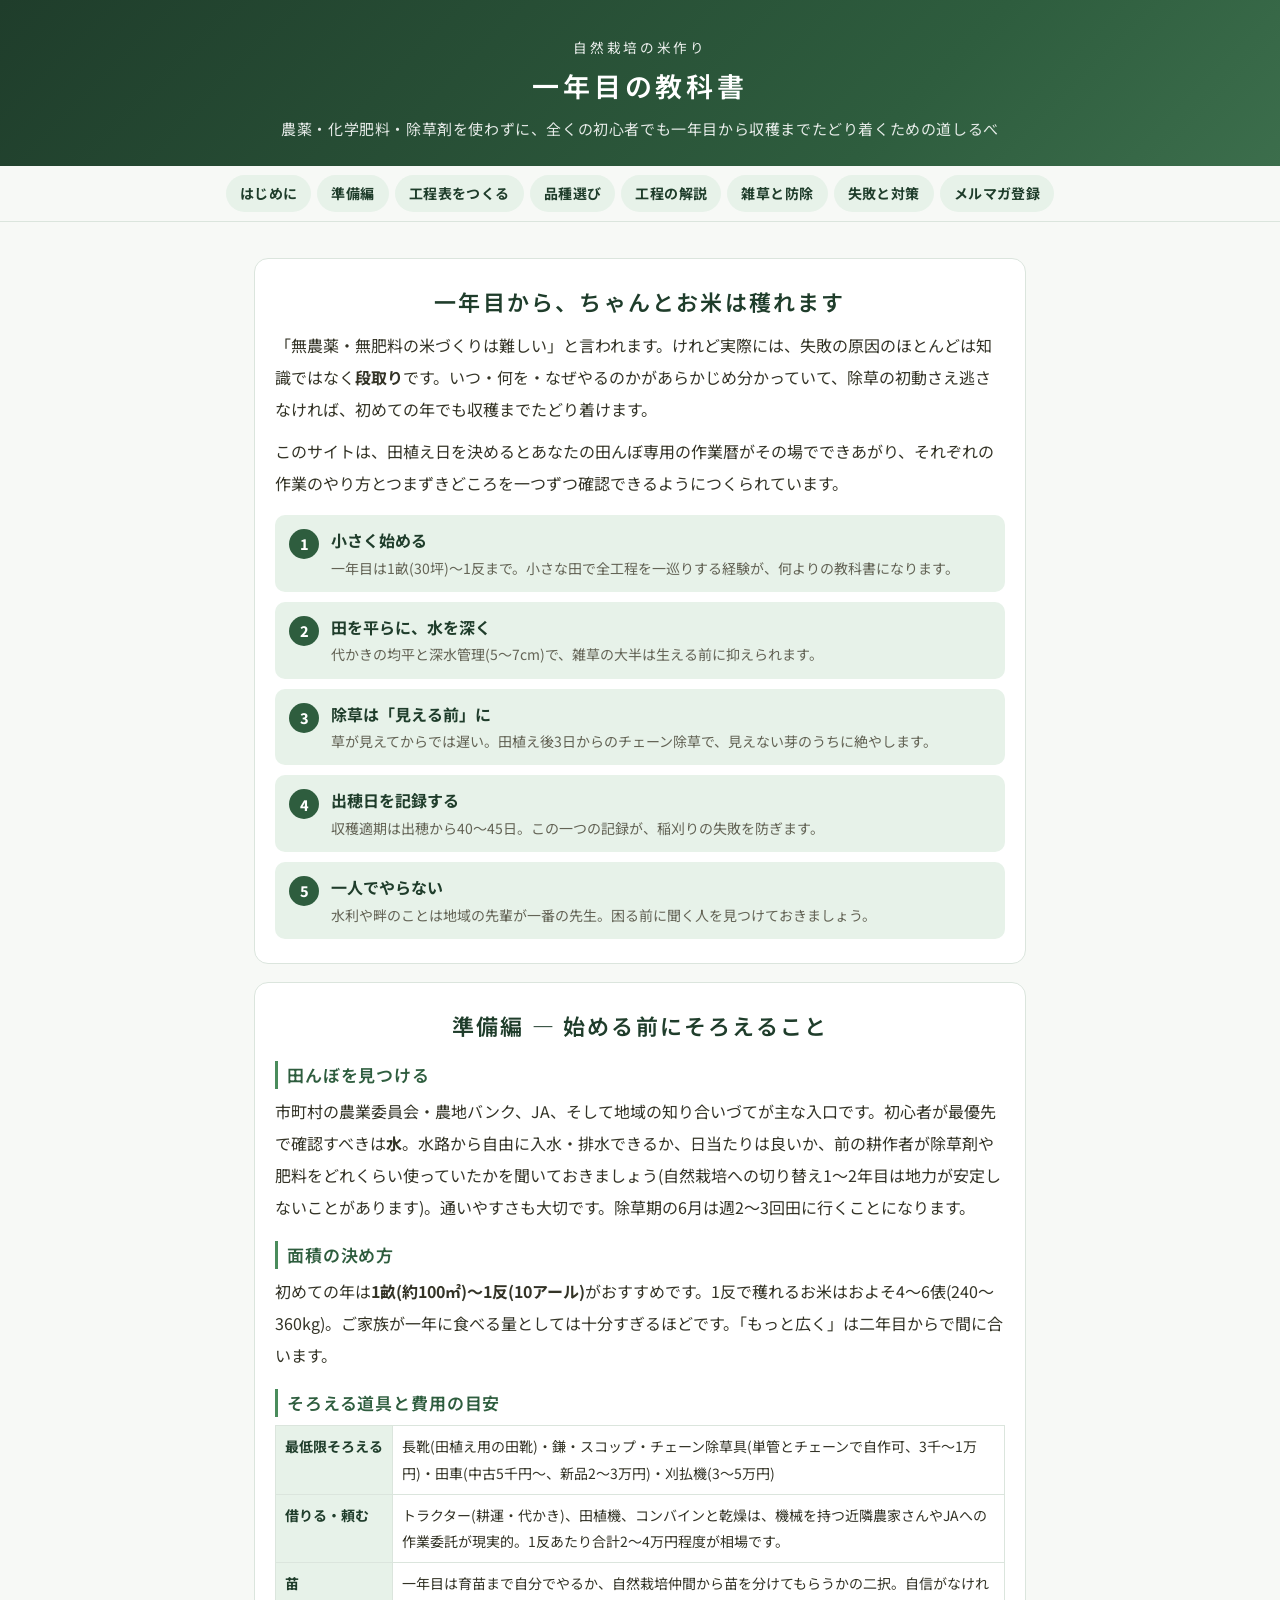
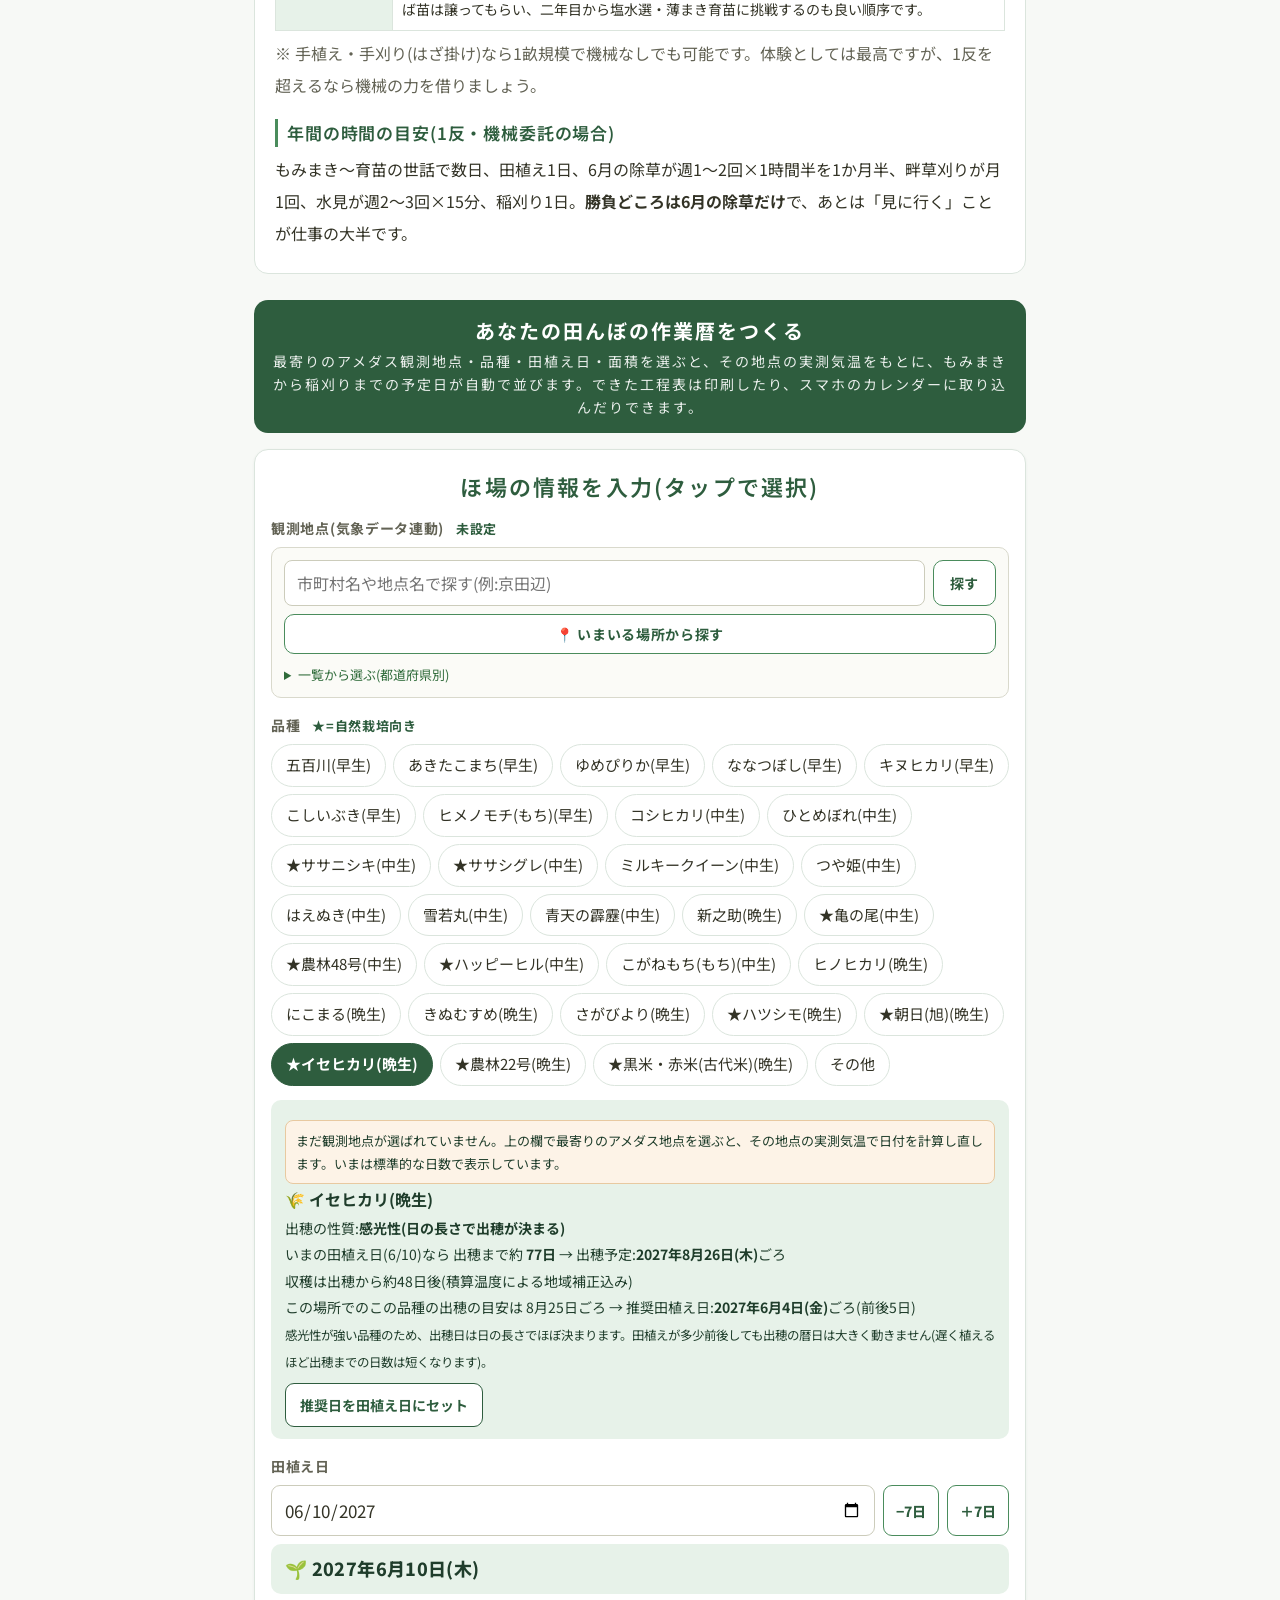
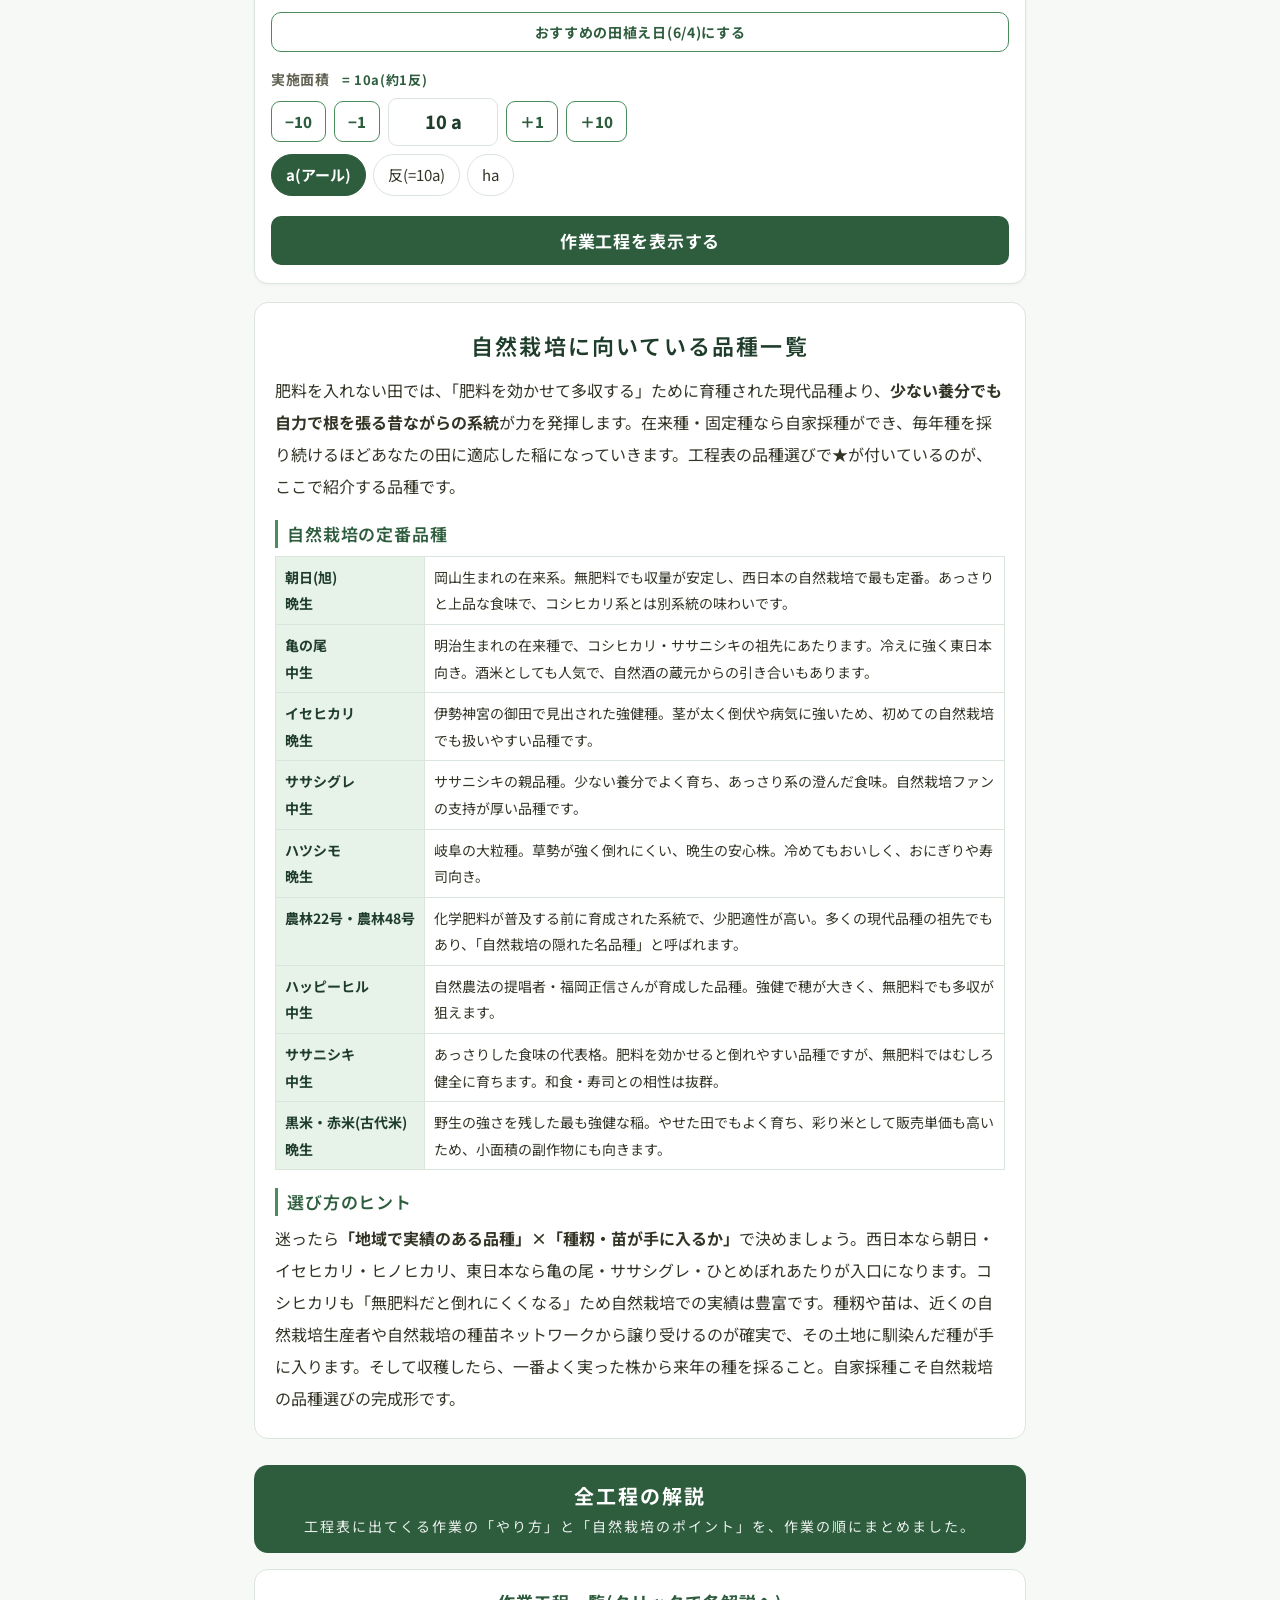
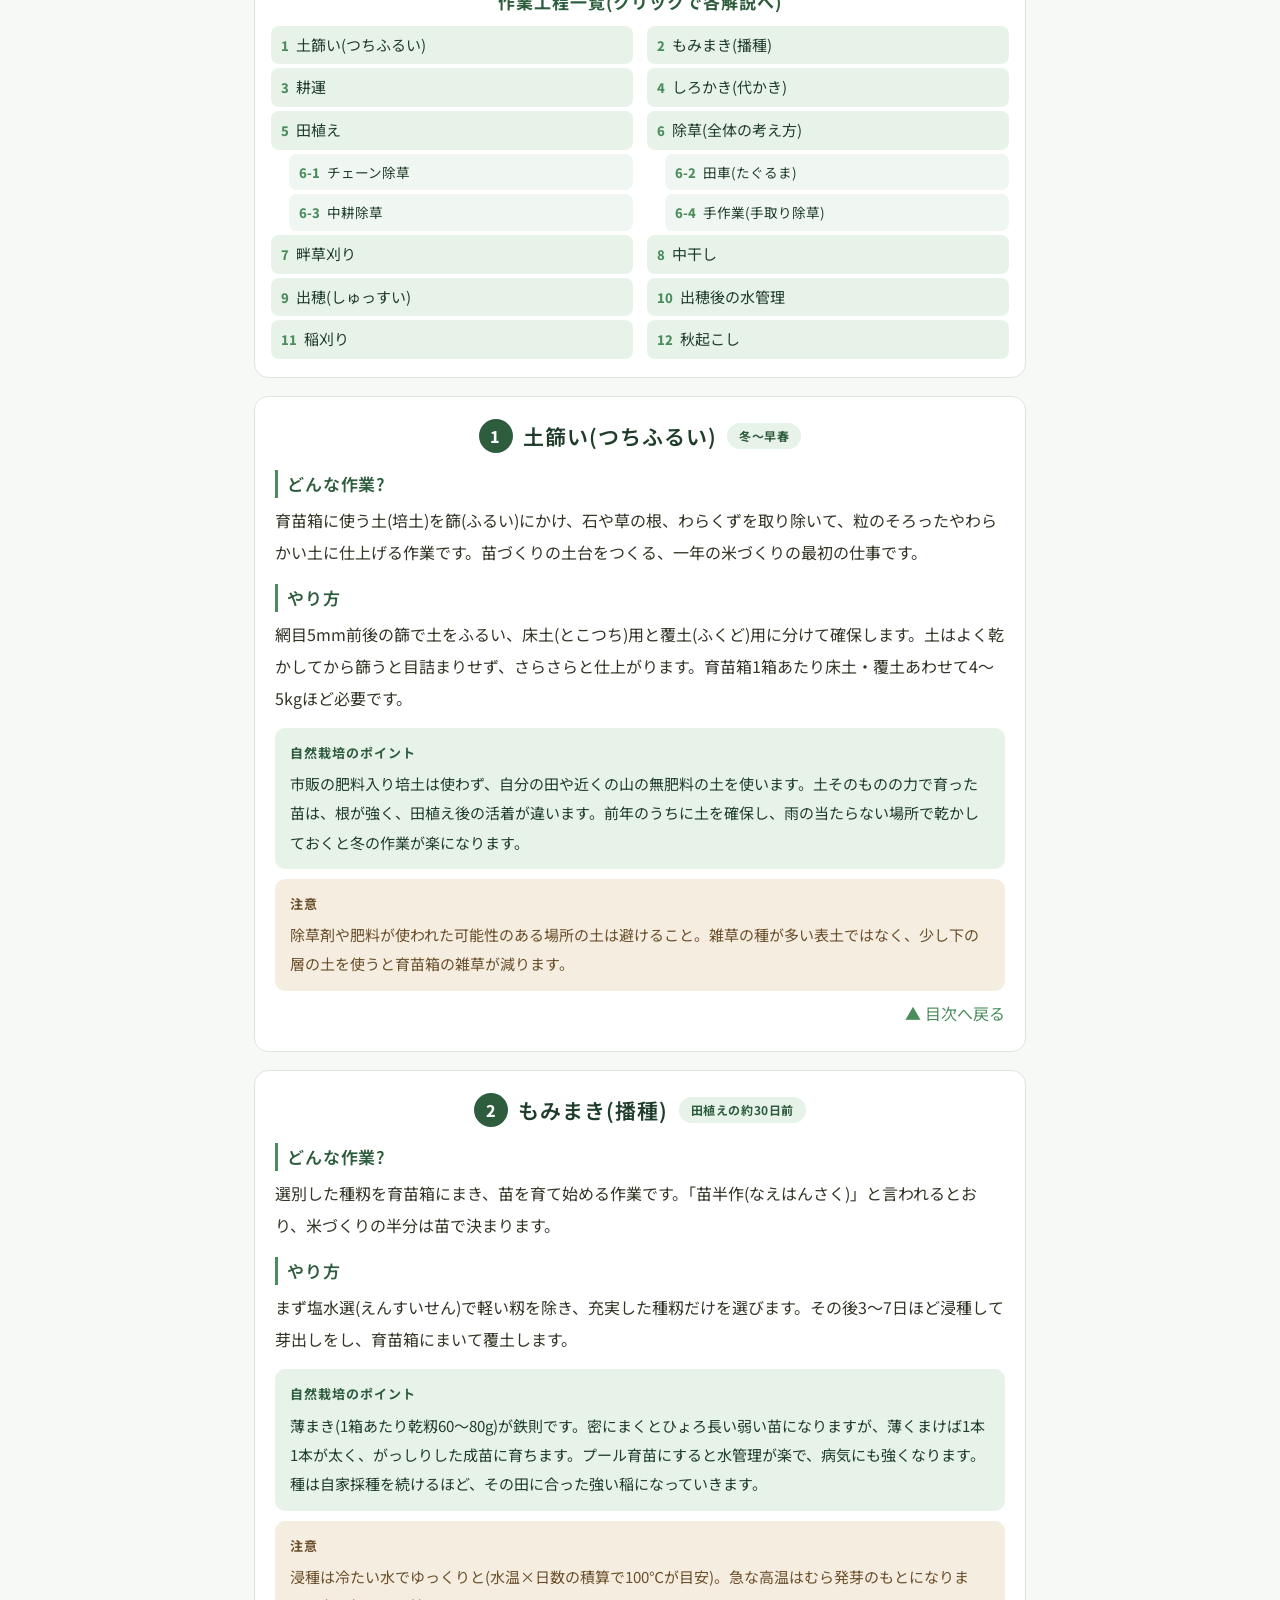
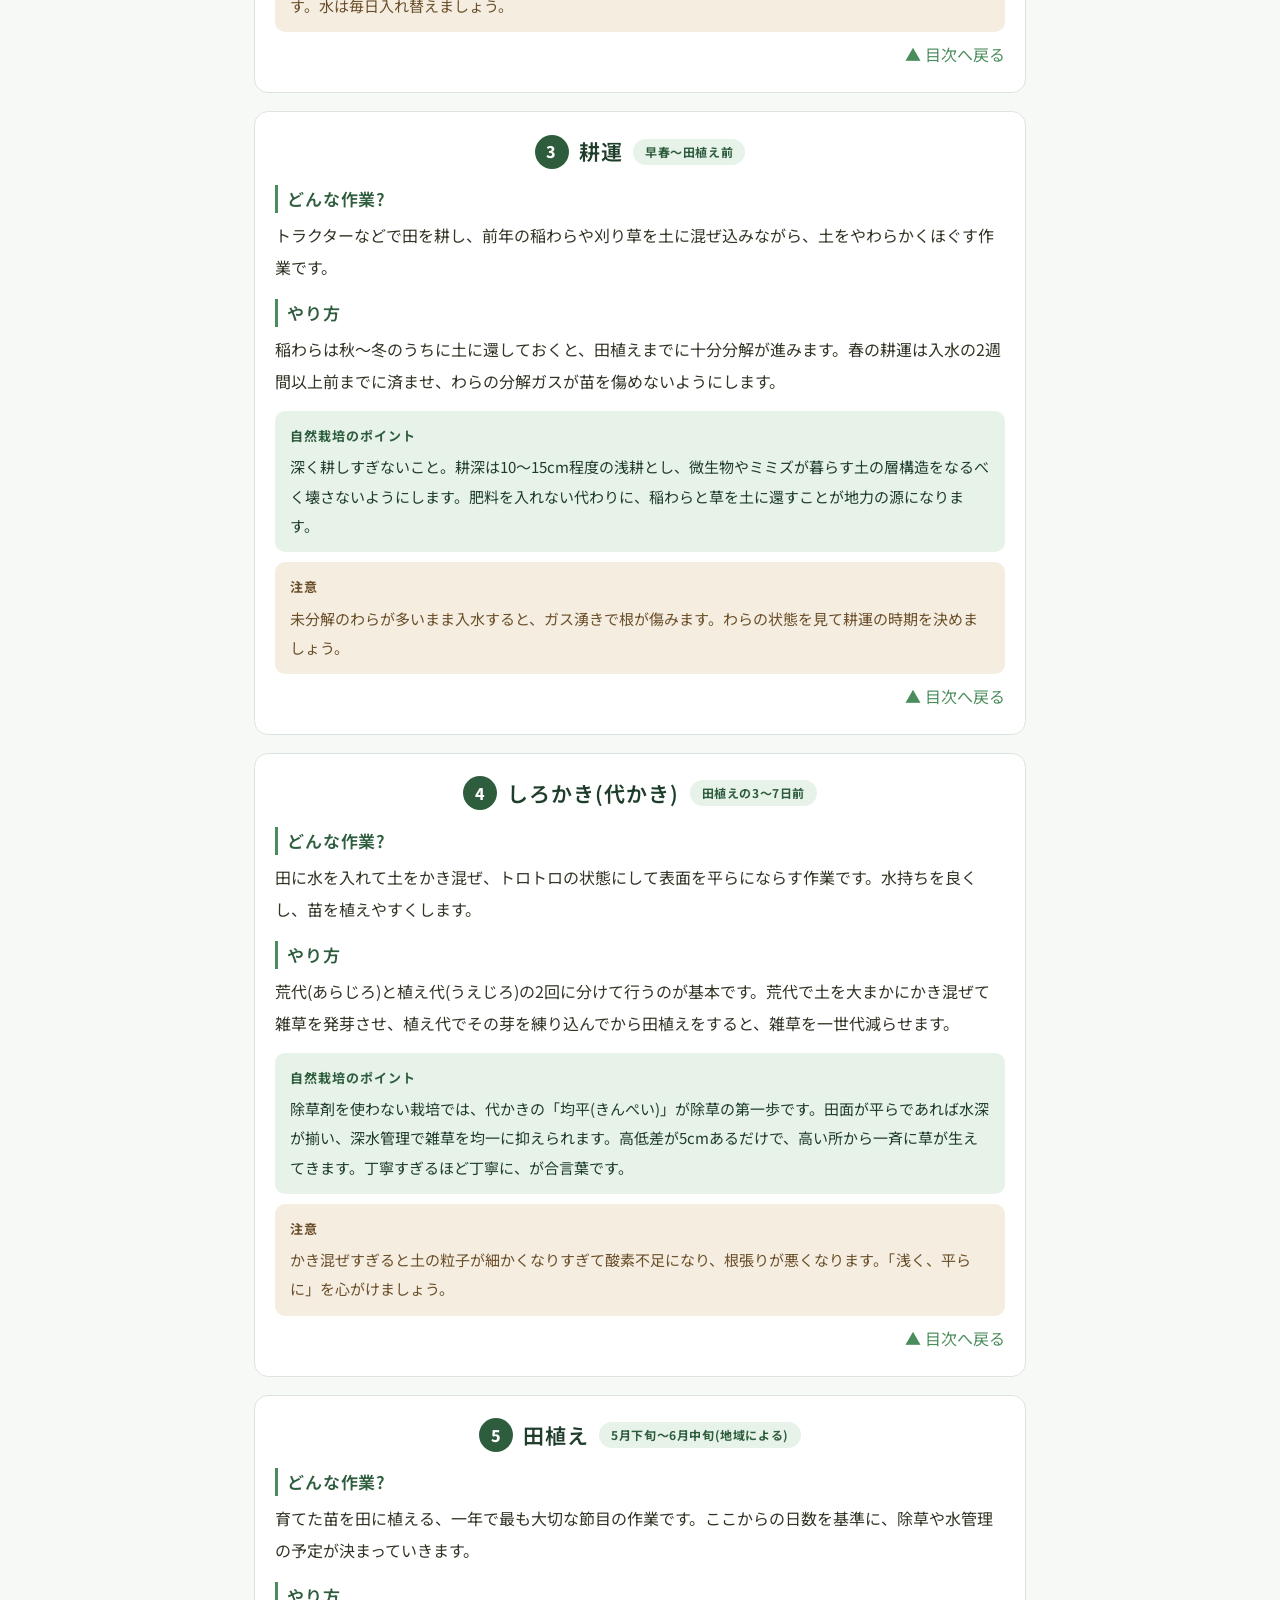
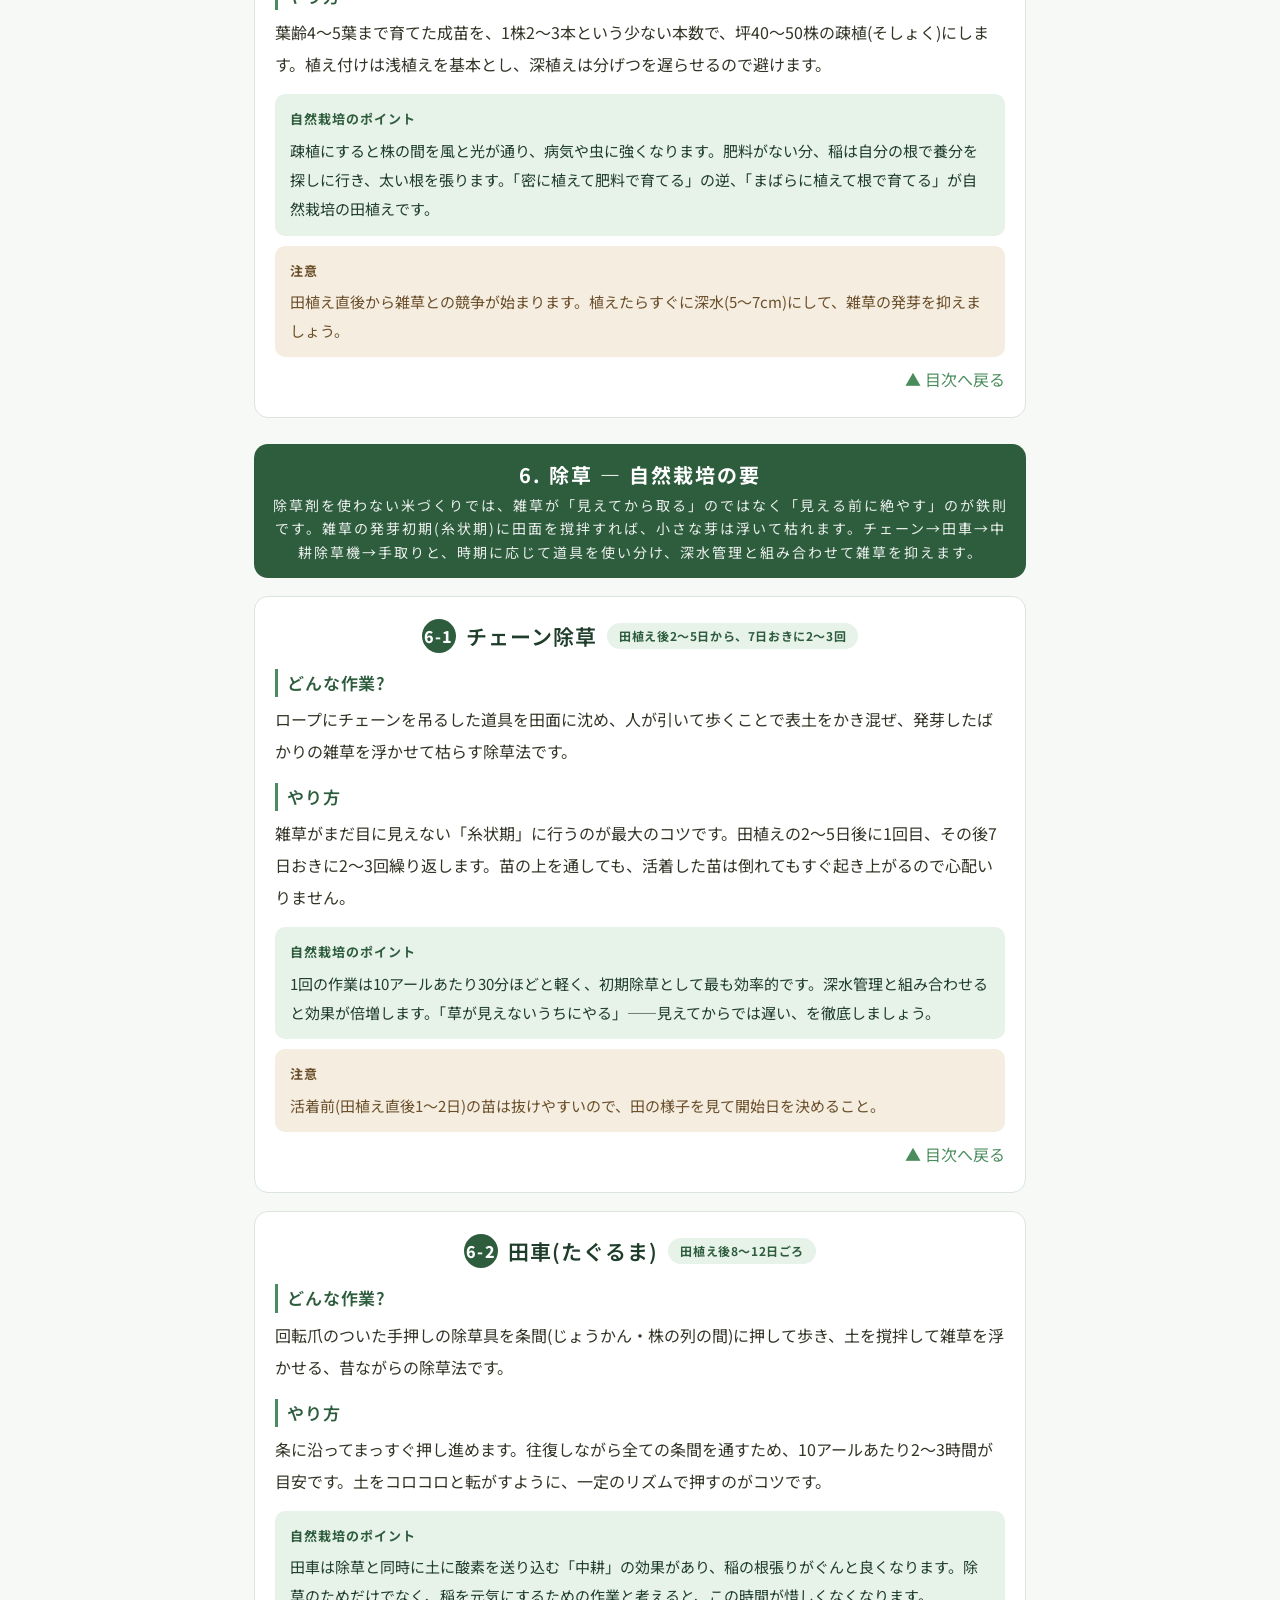
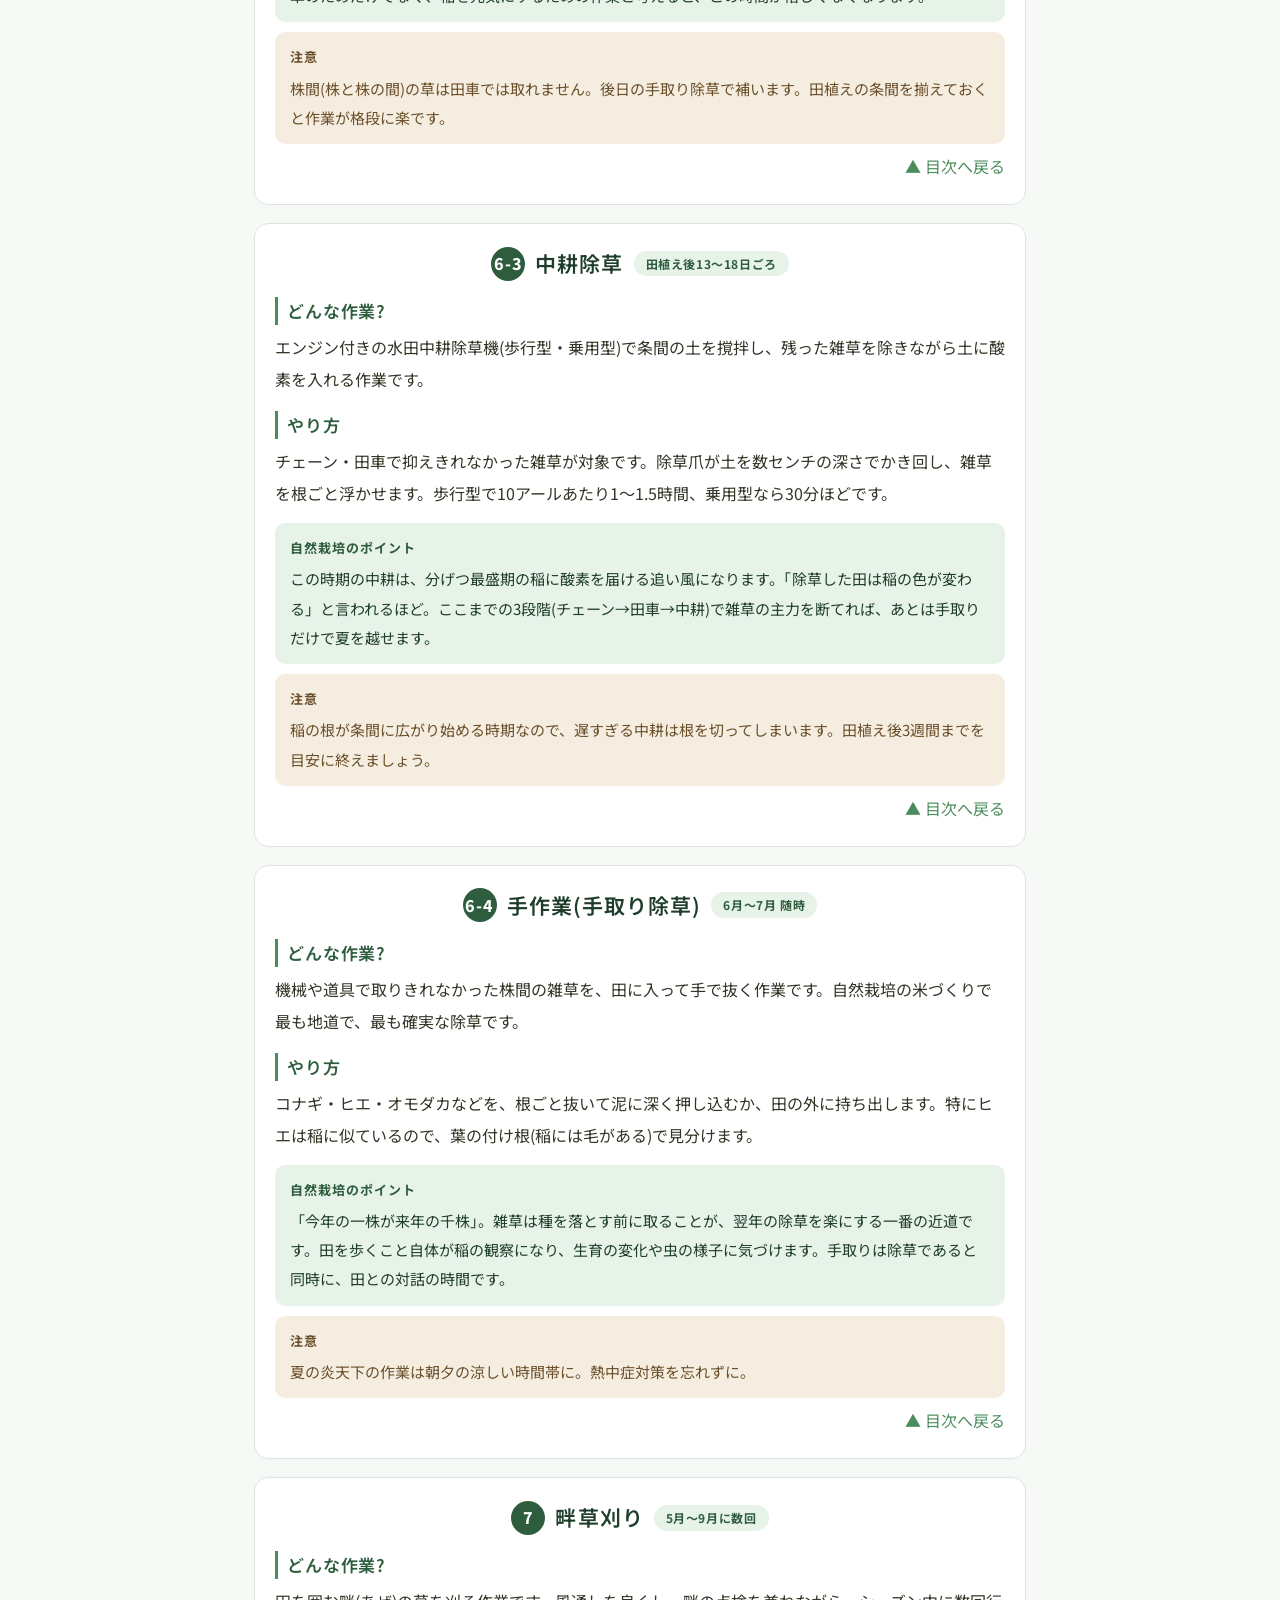
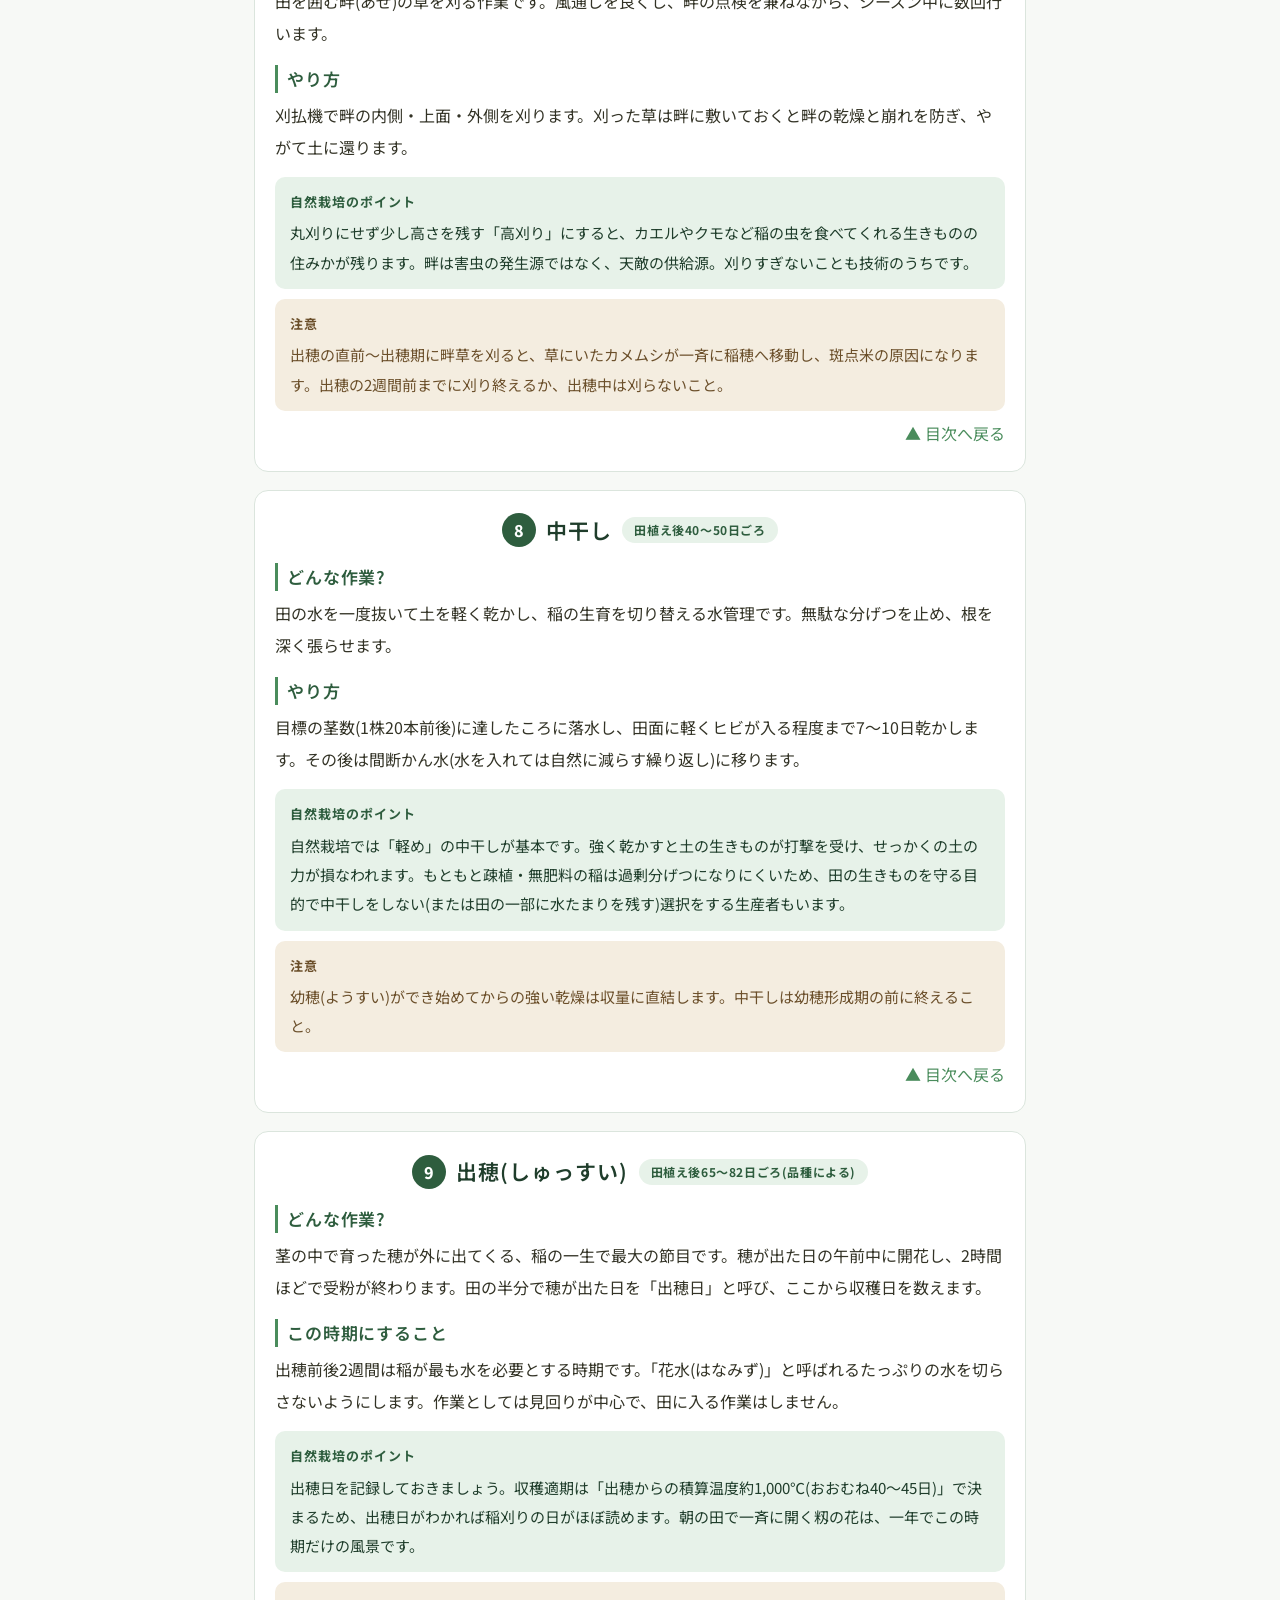
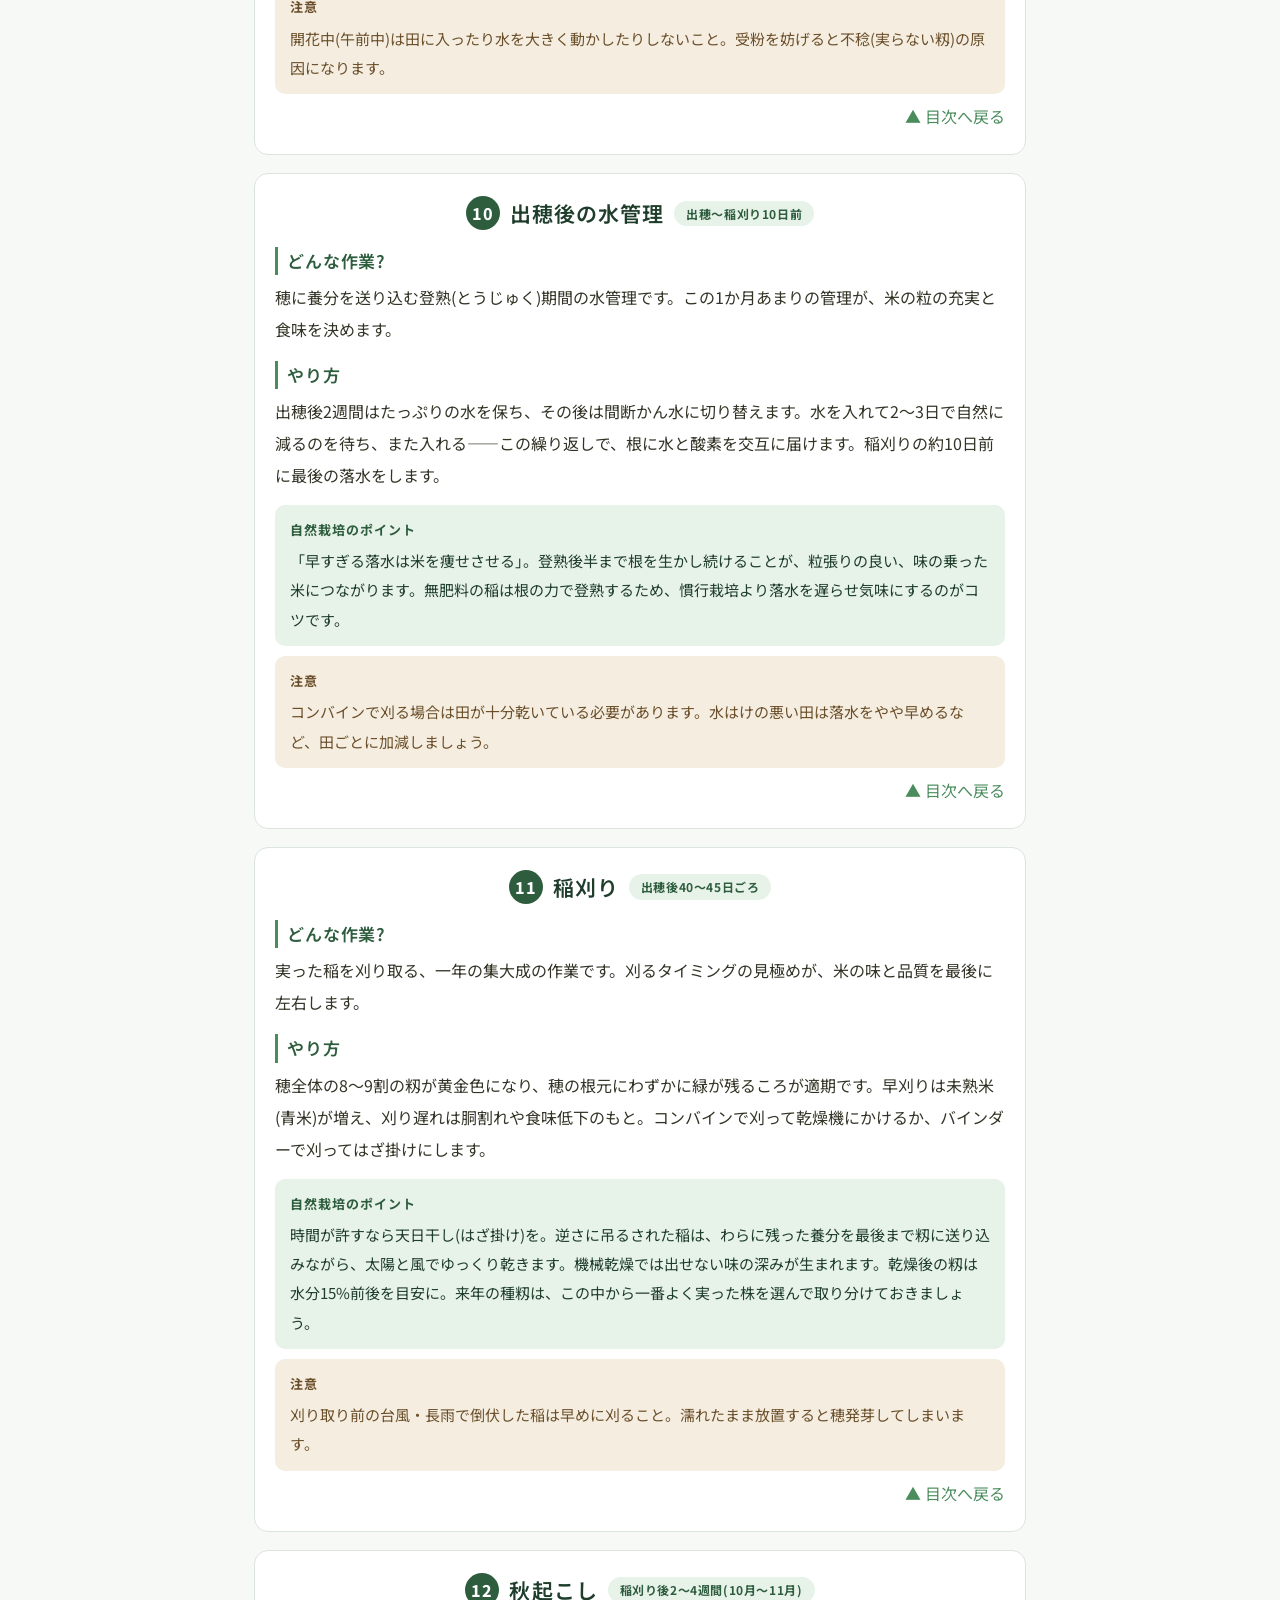
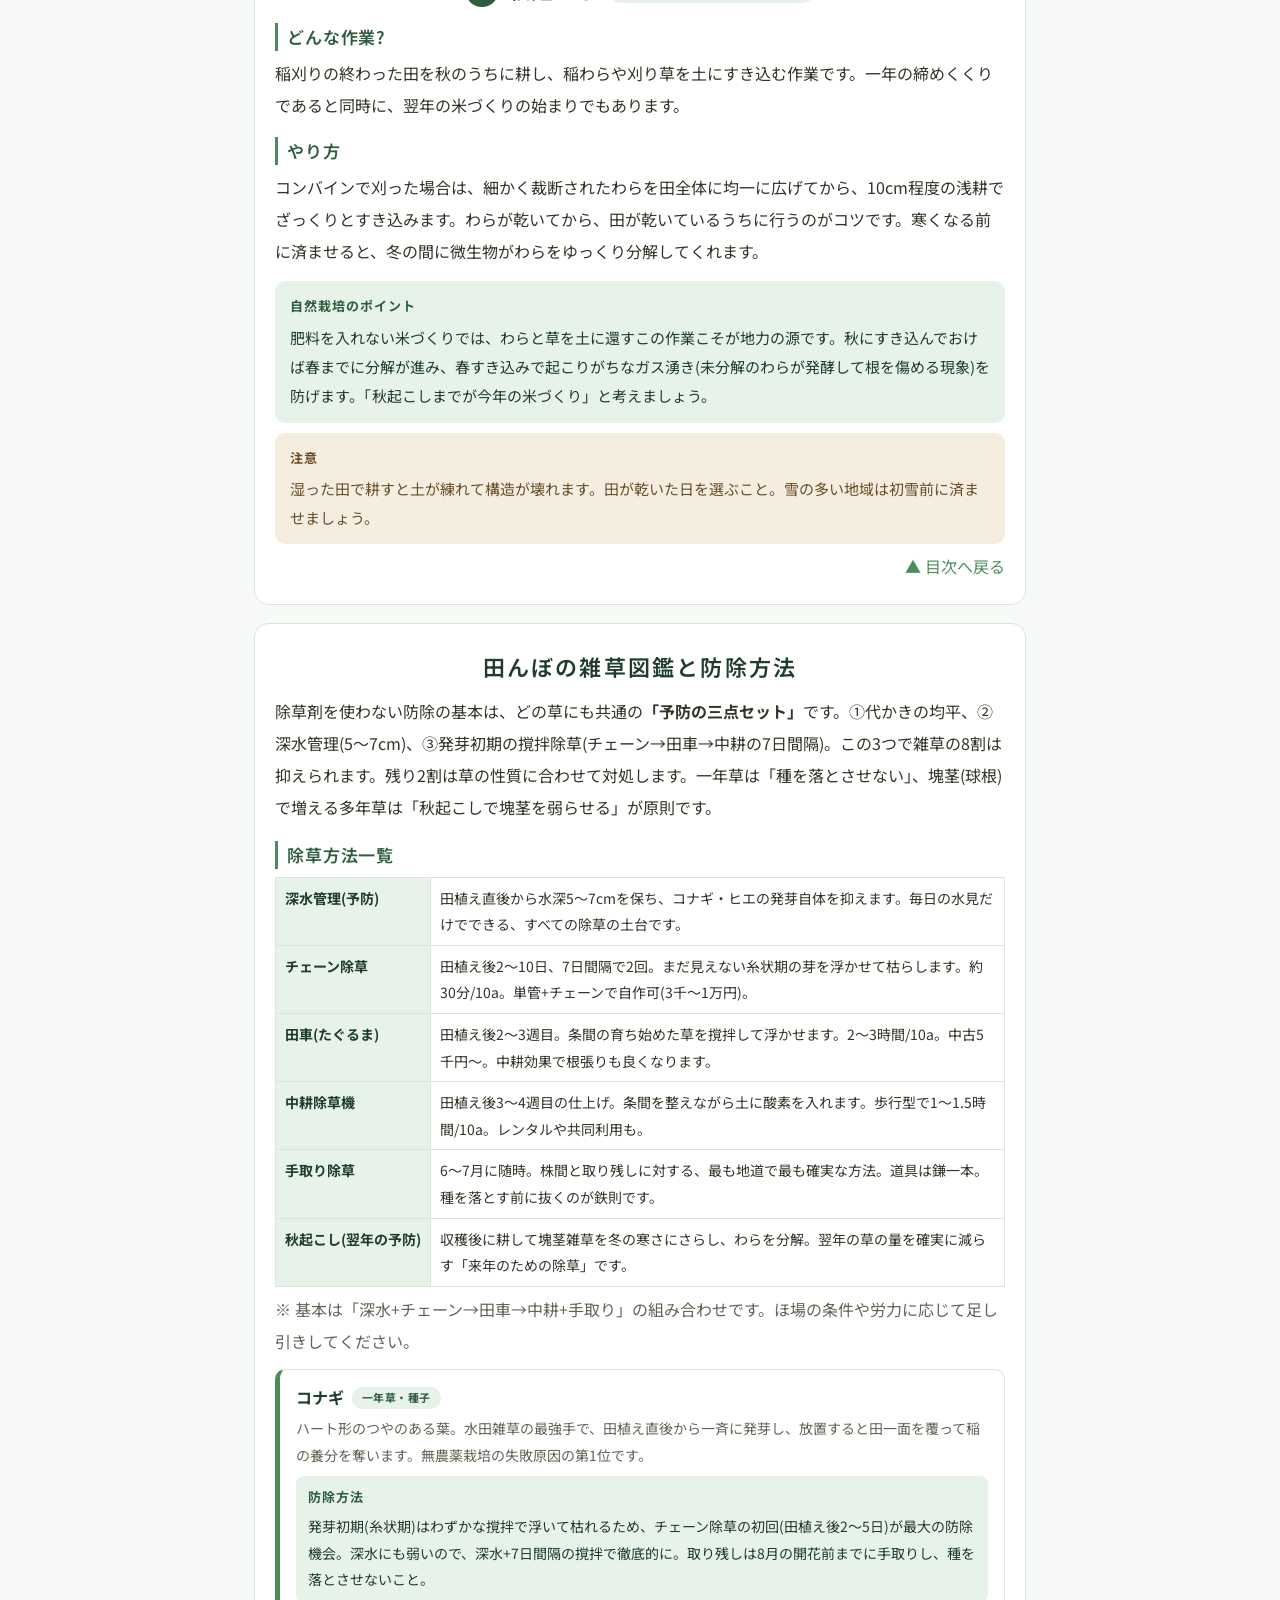
==== index.html @ b5fa8aa5 "Add files via upload" ====
<!doctype html>
<html lang="ja">
<head>
<meta charset="utf-8">
<meta name="viewport" content="width=device-width,initial-scale=1">
<title>自然栽培の米作り 一年目の教科書｜株式会社悠三堂</title>
<meta name="description" content="自然栽培(無農薬・無肥料)で米を一年つくりきるための教科書。最寄りのアメダス観測地点を選ぶと、過去5年の実測気温から田植え・出穂・稲刈りの予定日と、その土地に向く品種を自動で計算します。">
<meta property="og:type" content="article">
<meta property="og:title" content="自然栽培の米作り 一年目の教科書">
<meta property="og:description" content="最寄りのアメダス観測地点の実測気温から、あなたの田んぼの作業暦をつくります。">
<meta property="og:site_name" content="株式会社悠三堂">
<meta name="twitter:card" content="summary_large_image">
<link rel="canonical" href="https://yusando.com/pages/inasaku-kyokasho">
<style>html,body{margin:0;padding:0;background:#f7f9f6;}</style>
</head>
<body>
<div id="inasaku-kyokasho">
<link href="https://fonts.googleapis.com/css2?family=Noto+Sans+JP:wght@400;500;600;700&display=swap" rel="stylesheet">
<span id="top"></span>
<style>
#inasaku-kyokasho{
--green-900:#1f3d2b; --green-700:#2e5d3e; --green-500:#4a8c5c; --green-100:#e7f2e9;
--earth-700:#6b4f2a; --earth-100:#f4ede0; --gold:#c9a227;
--ink:#26302a; --sub:#5c6a60; --line:#dbe5dd; --bg:#f7f9f6; --card:#ffffff;
}
#inasaku-kyokasho *{box-sizing:border-box; margin:0; padding:0; -webkit-tap-highlight-color:transparent;}
#inasaku-kyokasho{
font-family:"Hiragino Kaku Gothic ProN","Hiragino Sans","Yu Gothic","Noto Sans JP",Meiryo,sans-serif;
background:var(--bg); color:var(--ink); line-height:1.65; -webkit-font-smoothing:antialiased;
}
#inasaku-kyokasho .app-head{
background:linear-gradient(135deg,var(--green-900) 0%,var(--green-700) 70%,#3c6e4c 100%);
color:#fff; padding:24px 20px 20px; text-align:center;
}
#inasaku-kyokasho .app-head h1{font-size:1.3rem; letter-spacing:.06em; font-weight:700;}
#inasaku-kyokasho .app-head p{font-size:.8rem; opacity:.85; margin-top:6px; letter-spacing:.04em;}
#inasaku-kyokasho .wrap{max-width:860px; margin:0 auto; padding:16px 12px 60px;}
#inasaku-kyokasho .card{
background:var(--card); border:1px solid var(--line); border-radius:14px;
padding:18px 16px; margin-top:16px; box-shadow:0 1px 3px rgba(31,61,43,.06);
}
#inasaku-kyokasho .card h2{
font-size:1rem; color:var(--green-700); letter-spacing:.05em; margin-bottom:12px;
padding-left:10px; border-left:4px solid var(--green-500);
}
#inasaku-kyokasho .flabel{font-size:.82rem; font-weight:700; color:var(--sub); margin:16px 0 7px; letter-spacing:.05em;}
#inasaku-kyokasho .flabel:first-of-type{margin-top:2px;}
#inasaku-kyokasho .flabel .picked{color:var(--green-700); margin-left:8px; font-size:.85rem;}
#inasaku-kyokasho /* chips */
.chips{display:flex; flex-wrap:wrap; gap:7px;}
#inasaku-kyokasho .chip{
border:1.5px solid var(--line); background:#fff; color:var(--ink);
border-radius:22px; padding:8px 14px; font-size:.88rem; cursor:pointer; user-select:none;
transition:background .1s,border-color .1s;
}
#inasaku-kyokasho .chip.sm{padding:7px 0; font-size:.85rem; text-align:center; border-radius:9px;}
#inasaku-kyokasho .chip.on{background:var(--green-700); border-color:var(--green-700); color:#fff; font-weight:700;}
#inasaku-kyokasho .chips.grid12{display:grid; grid-template-columns:repeat(6,1fr);}
#inasaku-kyokasho .chips.grid7{display:grid; grid-template-columns:repeat(7,1fr);}
#inasaku-kyokasho .chips.grid5{display:grid; grid-template-columns:repeat(5,1fr);}
@media(max-width:480px){ #inasaku-kyokasho .chips.grid12{grid-template-columns:repeat(4,1fr);} }
#inasaku-kyokasho .datebar{
background:var(--green-100); border-radius:10px; padding:10px 14px; margin-bottom:10px;
font-size:1.05rem; font-weight:800; color:var(--green-900); letter-spacing:.02em;
}
#inasaku-kyokasho .varinfo{
background:var(--green-100); border-radius:10px; padding:12px 14px; margin-top:14px;
font-size:.86rem; color:var(--green-900); line-height:1.8;
}
#inasaku-kyokasho .varinfo b.vt{font-size:.95rem;}
#inasaku-kyokasho .varinfo .setbtn{
display:inline-block; margin-top:8px; border:1.5px solid var(--green-700); background:#fff;
color:var(--green-700); border-radius:9px; padding:8px 14px; font-size:.85rem; font-weight:700;
cursor:pointer; user-select:none;
}
#inasaku-kyokasho .varinfo .setbtn:active{background:var(--green-100);}
#inasaku-kyokasho /* stepper */
.stepper{display:flex; align-items:center; gap:8px; flex-wrap:wrap;}
#inasaku-kyokasho .stepbtn{
border:1.5px solid var(--green-500); background:#fff; color:var(--green-700);
border-radius:9px; padding:9px 13px; font-size:.95rem; font-weight:800; cursor:pointer; user-select:none;
}
#inasaku-kyokasho .stepbtn:active{background:var(--green-100);}
#inasaku-kyokasho .stepval{
min-width:110px; text-align:center; font-size:1.15rem; font-weight:800; color:var(--green-900);
background:#fff; border:1.5px solid var(--line); border-radius:9px; padding:8px 10px;
}
#inasaku-kyokasho .btn{
display:inline-block; border:none; cursor:pointer; font-size:.95rem; font-weight:700;
border-radius:10px; padding:12px 22px; letter-spacing:.05em; user-select:none;
}
#inasaku-kyokasho .btn:active{opacity:.75;}
#inasaku-kyokasho .btn-main{background:var(--green-700); color:#fff; width:100%; margin-top:20px; font-size:1.05rem;}
#inasaku-kyokasho .btn-sub{background:#fff; color:var(--green-700); border:1.5px solid var(--green-500); padding:9px 16px; font-size:.85rem;}
#inasaku-kyokasho .btn-row{display:flex; flex-wrap:wrap; gap:10px; margin-top:14px;}
#inasaku-kyokasho .hidden{display:none;}
#inasaku-kyokasho .summary{
background:var(--green-100); border-radius:10px; padding:12px 14px; font-size:.86rem;
color:var(--green-900); margin-bottom:12px;
}
#inasaku-kyokasho .summary strong{font-size:.95rem;}
#inasaku-kyokasho .workload{
background:var(--earth-100); border-radius:10px; padding:12px 14px; font-size:.84rem;
color:var(--earth-700); margin-bottom:16px;
}
#inasaku-kyokasho .workload b{display:block; margin-bottom:4px; letter-spacing:.04em;}
#inasaku-kyokasho /* timeline */
.tl{list-style:none;}
#inasaku-kyokasho .tl li{position:relative; padding:0 0 22px 32px; border-left:2.5px solid var(--line); margin-left:12px;}
#inasaku-kyokasho .tl li:last-child{border-left-color:transparent; padding-bottom:4px;}
#inasaku-kyokasho .tl li::before{
content:""; position:absolute; left:-9px; top:2px; width:15px; height:15px; border-radius:50%;
background:var(--green-500); border:3px solid #fff; box-shadow:0 0 0 2px var(--green-500);
}
#inasaku-kyokasho .tl li.milestone::before{background:var(--gold); box-shadow:0 0 0 2px var(--gold);}
#inasaku-kyokasho .tl li.planting::before{background:var(--green-900); box-shadow:0 0 0 2px var(--green-900);}
#inasaku-kyokasho .tl .date{font-size:1.02rem; font-weight:800; color:var(--green-900); letter-spacing:.02em;}
#inasaku-kyokasho .tl .date small{font-weight:600; color:var(--sub); font-size:.75rem; margin-left:6px;}
#inasaku-kyokasho .tl .name{font-size:1rem; font-weight:700; margin-top:1px;}
#inasaku-kyokasho .tl .name .tag{
display:inline-block; font-size:.68rem; font-weight:700; color:#fff; background:var(--green-500);
border-radius:20px; padding:1px 9px; margin-left:8px; vertical-align:2px; letter-spacing:.05em;
}
#inasaku-kyokasho .tl li.milestone .tag{background:var(--gold);}
#inasaku-kyokasho .tl li.planting .tag{background:var(--green-900);}
#inasaku-kyokasho .tl .note{
font-size:.82rem; color:var(--sub); margin-top:5px; background:#f2f6f2;
border-radius:8px; padding:8px 11px;
}
#inasaku-kyokasho .adjust{display:inline-flex; align-items:center; gap:6px; margin-top:7px; font-size:.78rem; color:var(--sub);}
#inasaku-kyokasho .adjust .stepbtn{padding:4px 11px; font-size:.9rem; border-radius:7px;}
#inasaku-kyokasho .adjust .val{font-weight:800; color:var(--green-900); min-width:52px; text-align:center; font-size:.9rem;}
#inasaku-kyokasho .footnote{font-size:.75rem; color:var(--sub); margin-top:16px; line-height:1.7;}
@media print{
#inasaku-kyokasho .app-head{background:var(--green-900) !important; -webkit-print-color-adjust:exact; print-color-adjust:exact;}
#inasaku-kyokasho .no-print{display:none !important;}
#inasaku-kyokasho .card{box-shadow:none; border-color:#bbb; break-inside:avoid;}
#inasaku-kyokasho{background:#fff;}
}
#inasaku-kyokasho{
--green-900:#1f3d2b; --green-700:#2e5d3e; --green-500:#4a8c5c; --green-100:#e7f2e9;
--earth-700:#6b4f2a; --earth-100:#f4ede0; --gold:#c9a227;
--ink:#26302a; --sub:#5c6a60; --line:#dbe5dd; --bg:#f7f9f6; --card:#ffffff;
}
#inasaku-kyokasho *{box-sizing:border-box; margin:0; padding:0;}
#inasaku-kyokasho{
font-family:"Hiragino Kaku Gothic ProN","Hiragino Sans","Yu Gothic","Noto Sans JP",Meiryo,sans-serif;
background:var(--bg); color:var(--ink); line-height:1.85; -webkit-font-smoothing:antialiased;
}
#inasaku-kyokasho .app-head{
background:linear-gradient(135deg,var(--green-900) 0%,var(--green-700) 70%,#3c6e4c 100%);
color:#fff; padding:28px 20px 24px; text-align:center;
}
#inasaku-kyokasho .app-head h1{font-size:1.35rem; letter-spacing:.08em; font-weight:700;}
#inasaku-kyokasho .app-head p{font-size:.82rem; opacity:.88; margin-top:8px; letter-spacing:.04em;}
#inasaku-kyokasho .wrap{max-width:820px; margin:0 auto; padding:18px 14px 70px;}
#inasaku-kyokasho /* 目次 */
.toc{
background:var(--card); border:1px solid var(--line); border-radius:14px;
padding:18px 16px; margin-top:16px;
}
#inasaku-kyokasho .toc h2{font-size:.95rem; color:var(--green-700); letter-spacing:.06em; margin-bottom:10px;}
#inasaku-kyokasho .toc ol{list-style:none; display:grid; grid-template-columns:1fr 1fr; gap:4px 14px;}
@media(max-width:520px){#inasaku-kyokasho .toc ol{grid-template-columns:1fr;}}
#inasaku-kyokasho .toc a{
display:block; color:var(--green-900); text-decoration:none; font-size:.9rem;
padding:7px 10px; border-radius:8px; background:var(--green-100);
}
#inasaku-kyokasho .toc a .num{color:var(--green-500); font-weight:800; margin-right:7px; font-size:.8rem;}
#inasaku-kyokasho .toc a.subitem{margin-left:18px; background:#f0f6f1; font-size:.85rem;}
#inasaku-kyokasho /* 工程セクション */
section.step{
background:var(--card); border:1px solid var(--line); border-radius:14px;
padding:22px 20px; margin-top:18px; scroll-margin-top:12px;
}
#inasaku-kyokasho section.step h2{
font-size:1.15rem; color:var(--green-900); letter-spacing:.05em;
display:flex; align-items:center; gap:10px; flex-wrap:wrap;
}
#inasaku-kyokasho .stepnum{
flex:none; width:34px; height:34px; border-radius:50%; background:var(--green-700); color:#fff;
display:inline-flex; align-items:center; justify-content:center; font-size:.95rem; font-weight:800;
}
#inasaku-kyokasho .season{
font-size:.72rem; font-weight:700; color:var(--green-700); background:var(--green-100);
border-radius:20px; padding:3px 12px; letter-spacing:.05em;
}
#inasaku-kyokasho section.step h3{
font-size:.88rem; color:var(--green-700); margin:16px 0 4px; letter-spacing:.05em;
padding-left:9px; border-left:3.5px solid var(--green-500);
}
#inasaku-kyokasho section.step p{font-size:.92rem; margin-top:6px;}
#inasaku-kyokasho .point{
background:var(--green-100); border-radius:10px; padding:12px 15px; margin-top:14px;
font-size:.88rem; color:var(--green-900);
}
#inasaku-kyokasho .point b{display:block; font-size:.8rem; letter-spacing:.08em; margin-bottom:4px; color:var(--green-700);}
#inasaku-kyokasho .caution{
background:var(--earth-100); border-radius:10px; padding:12px 15px; margin-top:10px;
font-size:.86rem; color:var(--earth-700);
}
#inasaku-kyokasho .caution b{display:block; font-size:.8rem; letter-spacing:.08em; margin-bottom:4px;}
#inasaku-kyokasho .grouphead{
margin-top:26px; padding:14px 18px; background:var(--green-700); color:#fff;
border-radius:14px; font-size:1.05rem; font-weight:700; letter-spacing:.06em;
}
#inasaku-kyokasho .grouphead small{display:block; font-size:.78rem; font-weight:400; opacity:.9; margin-top:3px;}
#inasaku-kyokasho .totop{display:block; text-align:right; margin-top:14px; font-size:.78rem;}
#inasaku-kyokasho .totop a{color:var(--green-500); text-decoration:none;}
#inasaku-kyokasho .app-foot{
text-align:center; font-size:.75rem; color:var(--sub); padding:26px 14px 40px; line-height:1.8;
}
@media print{
#inasaku-kyokasho .app-head{-webkit-print-color-adjust:exact; print-color-adjust:exact;}
#inasaku-kyokasho section.step{break-inside:avoid; box-shadow:none;}
#inasaku-kyokasho .toc, #inasaku-kyokasho .totop{display:none;}
#inasaku-kyokasho{background:#fff;}
}
#inasaku-kyokasho /* ===== 統合サイト追加スタイル ===== */
.sitenav{
position:sticky; top:0; z-index:50; background:rgba(247,249,246,.95);
backdrop-filter:blur(4px); border-bottom:1px solid var(--line);
display:flex; gap:6px; overflow-x:auto; padding:9px 10px; -webkit-overflow-scrolling:touch;
}
#inasaku-kyokasho .sitenav a{
flex:none; text-decoration:none; font-size:.82rem; font-weight:700; color:var(--green-900);
background:var(--green-100); border-radius:20px; padding:7px 14px; letter-spacing:.03em;
}
#inasaku-kyokasho .hero{
background:var(--card); border:1px solid var(--line); border-radius:14px;
padding:24px 20px; margin-top:18px; scroll-margin-top:60px;
}
#inasaku-kyokasho .hero h2{font-size:1.2rem; color:var(--green-900); letter-spacing:.05em; margin-bottom:10px;}
#inasaku-kyokasho .hero p{font-size:.92rem; margin-top:10px;}
#inasaku-kyokasho .rules{margin-top:16px; display:grid; gap:10px;}
#inasaku-kyokasho .rule{
display:flex; gap:12px; align-items:flex-start; background:var(--green-100);
border-radius:10px; padding:12px 14px;
}
#inasaku-kyokasho .rule .rn{
flex:none; width:30px; height:30px; border-radius:50%; background:var(--green-700); color:#fff;
display:flex; align-items:center; justify-content:center; font-weight:800; font-size:.9rem; margin-top:2px;
}
#inasaku-kyokasho .rule b{display:block; font-size:.92rem; color:var(--green-900);}
#inasaku-kyokasho .rule span{font-size:.84rem; color:var(--sub);}
#inasaku-kyokasho .prep h3, #inasaku-kyokasho .fail h3{
font-size:.95rem; color:var(--green-700); margin:18px 0 6px; letter-spacing:.05em;
padding-left:9px; border-left:3.5px solid var(--green-500);
}
#inasaku-kyokasho .prep p, #inasaku-kyokasho .fail p{font-size:.9rem; margin-top:6px;}
#inasaku-kyokasho .toolrow{
width:100%; border-collapse:collapse; font-size:.85rem; margin-top:8px;
}
#inasaku-kyokasho .toolrow th, #inasaku-kyokasho .toolrow td{border:1px solid var(--line); padding:7px 9px; text-align:left; vertical-align:top;}
#inasaku-kyokasho .toolrow th{background:var(--green-100); color:var(--green-900); font-size:.8rem; white-space:nowrap;}
#inasaku-kyokasho .failcard{
border:1px solid var(--line); border-left:5px solid var(--gold); border-radius:10px;
padding:14px 16px; margin-top:12px; background:#fff;
}
#inasaku-kyokasho .failcard b.t{display:block; font-size:.95rem; color:var(--earth-700);}
#inasaku-kyokasho .failcard .why{font-size:.85rem; color:var(--sub); margin-top:4px;}
#inasaku-kyokasho .failcard .fix{
font-size:.86rem; color:var(--green-900); background:var(--green-100);
border-radius:8px; padding:9px 12px; margin-top:8px;
}
#inasaku-kyokasho .failcard .fix b{color:var(--green-700); font-size:.78rem; letter-spacing:.08em; display:block; margin-bottom:3px;}
#inasaku-kyokasho .secanchor{scroll-margin-top:60px;}
#inasaku-kyokasho .lead-note{font-size:.8rem; color:var(--sub); margin-top:10px;}
#inasaku-kyokasho .weedcard{
border:1px solid var(--line); border-left:5px solid var(--green-500); border-radius:10px;
padding:14px 16px; margin-top:12px; background:#fff;
}
#inasaku-kyokasho .weedcard b.t{font-size:.98rem; color:var(--green-900);}
#inasaku-kyokasho .weedcard .wtag{
display:inline-block; font-size:.68rem; font-weight:700; border-radius:20px;
padding:2px 10px; margin-left:8px; vertical-align:2px; letter-spacing:.04em;
}
#inasaku-kyokasho .wtag.annual{background:var(--green-100); color:var(--green-700);}
#inasaku-kyokasho .wtag.perennial{background:var(--earth-100); color:var(--earth-700);}
#inasaku-kyokasho .weedcard .feat{font-size:.85rem; color:var(--sub); margin-top:5px;}
#inasaku-kyokasho .weedcard .ctrl{
font-size:.86rem; color:var(--green-900); background:var(--green-100);
border-radius:8px; padding:9px 12px; margin-top:8px;
}
#inasaku-kyokasho .weedcard .ctrl b{color:var(--green-700); font-size:.78rem; letter-spacing:.08em; display:block; margin-bottom:3px;}
#inasaku-kyokasho{background:#f7f9f6; font-family:"Hiragino Kaku Gothic ProN","Hiragino Sans","Yu Gothic","Noto Sans JP",Meiryo,sans-serif; line-height:1.65; color:#26302a;}
</style>
<div class="app-head">
<p style="font-size:.85rem; opacity:.9; letter-spacing:.2em; margin-bottom:6px;">自然栽培の米作り</p>
<h1>一年目の教科書</h1>
<p>農薬・化学肥料・除草剤を使わずに、全くの初心者でも一年目から収穫までたどり着くための道しるべ</p>
</div>
<nav class="sitenav">
<a href="#hajimeni">はじめに</a>
<a href="#junbi">準備編</a>
<a href="#tool">工程表をつくる</a>
<a href="#hinshu">品種選び</a>
<a href="#kaisetsu">工程の解説</a>
<a href="#zassou">雑草と防除</a>
<a href="#shippai">失敗と対策</a>
<a href="#merumaga">メルマガ登録</a>
</nav>
<div class="wrap">
<!-- ============ はじめに ============ -->
<section class="hero secanchor" id="hajimeni">
<h2>一年目から、ちゃんとお米は穫れます</h2>
<p>「無農薬・無肥料の米づくりは難しい」と言われます。けれど実際には、失敗の原因のほとんどは知識ではなく<b>段取り</b>です。いつ・何を・なぜやるのかがあらかじめ分かっていて、除草の初動さえ逃さなければ、初めての年でも収穫までたどり着けます。</p>
<p>このサイトは、田植え日を決めるとあなたの田んぼ専用の作業暦がその場でできあがり、それぞれの作業のやり方とつまずきどころを一つずつ確認できるようにつくられています。</p>
<div class="rules">
<div class="rule"><div class="rn">1</div><div><b>小さく始める</b><span>一年目は1畝(30坪)〜1反まで。小さな田で全工程を一巡りする経験が、何よりの教科書になります。</span></div></div>
<div class="rule"><div class="rn">2</div><div><b>田を平らに、水を深く</b><span>代かきの均平と深水管理(5〜7cm)で、雑草の大半は生える前に抑えられます。</span></div></div>
<div class="rule"><div class="rn">3</div><div><b>除草は「見える前」に</b><span>草が見えてからでは遅い。田植え後3日からのチェーン除草で、見えない芽のうちに絶やします。</span></div></div>
<div class="rule"><div class="rn">4</div><div><b>出穂日を記録する</b><span>収穫適期は出穂から40〜45日。この一つの記録が、稲刈りの失敗を防ぎます。</span></div></div>
<div class="rule"><div class="rn">5</div><div><b>一人でやらない</b><span>水利や畔のことは地域の先輩が一番の先生。困る前に聞く人を見つけておきましょう。</span></div></div>
</div>
</section>
<!-- ============ 準備編 ============ -->
<section class="hero prep secanchor" id="junbi">
<h2>準備編 ― 始める前にそろえること</h2>
<h3>田んぼを見つける</h3>
<p>市町村の農業委員会・農地バンク、JA、そして地域の知り合いづてが主な入口です。初心者が最優先で確認すべきは<b>水</b>。水路から自由に入水・排水できるか、日当たりは良いか、前の耕作者が除草剤や肥料をどれくらい使っていたかを聞いておきましょう(自然栽培への切り替え1〜2年目は地力が安定しないことがあります)。通いやすさも大切です。除草期の6月は週2〜3回田に行くことになります。</p>
<h3>面積の決め方</h3>
<p>初めての年は<b>1畝(約100㎡)〜1反(10アール)</b>がおすすめです。1反で穫れるお米はおよそ4〜6俵(240〜360kg)。ご家族が一年に食べる量としては十分すぎるほどです。「もっと広く」は二年目からで間に合います。</p>
<h3>そろえる道具と費用の目安</h3>
<table class="toolrow">
<tr><th>最低限そろえる</th><td>長靴(田植え用の田靴)・鎌・スコップ・チェーン除草具(単管とチェーンで自作可、3千〜1万円)・田車(中古5千円〜、新品2〜3万円)・刈払機(3〜5万円)</td></tr>
<tr><th>借りる・頼む</th><td>トラクター(耕運・代かき)、田植機、コンバインと乾燥は、機械を持つ近隣農家さんやJAへの作業委託が現実的。1反あたり合計2〜4万円程度が相場です。</td></tr>
<tr><th>苗</th><td>一年目は育苗まで自分でやるか、自然栽培仲間から苗を分けてもらうかの二択。自信がなければ苗は譲ってもらい、二年目から塩水選・薄まき育苗に挑戦するのも良い順序です。</td></tr>
</table>
<p class="lead-note">※ 手植え・手刈り(はざ掛け)なら1畝規模で機械なしでも可能です。体験としては最高ですが、1反を超えるなら機械の力を借りましょう。</p>
<h3>年間の時間の目安(1反・機械委託の場合)</h3>
<p>もみまき〜育苗の世話で数日、田植え1日、6月の除草が週1〜2回×1時間半を1か月半、畔草刈りが月1回、水見が週2〜3回×15分、稲刈り1日。<b>勝負どころは6月の除草だけ</b>で、あとは「見に行く」ことが仕事の大半です。</p>
</section>
<!-- ============ 工程表ツール ============ -->
<div class="grouphead secanchor" id="tool">あなたの田んぼの作業暦をつくる
<small>最寄りのアメダス観測地点・品種・田植え日・面積を選ぶと、その地点の実測気温をもとに、もみまきから稲刈りまでの予定日が自動で並びます。できた工程表は印刷したり、スマホのカレンダーに取り込んだりできます。</small>
</div>
<!-- 入力 -->
<section class="card no-print" id="formCard">
<h2>ほ場の情報を入力(タップで選択)</h2>
<div class="flabel">観測地点(気象データ連動) <span class="picked" id="wxBadge">未設定</span></div>
<div class="wxbox">
<div class="wxsearch">
<input type="search" id="wxQ" class="wxinput" placeholder="市町村名や地点名で探す(例:京田辺)" autocomplete="off">
<button class="btn btn-sub wxgo" id="wxGoBtn">探す</button>
</div>
<button class="btn btn-sub wxgeo" id="geoBtn">📍 いまいる場所から探す</button>
<div class="wxlist" id="wxList"></div>
<div class="wxinfo" id="wxInfo"></div>
<details class="wxfall">
<summary>一覧から選ぶ(都道府県別)</summary>
<div class="wxsels">
<select class="wxsel" id="wxPref"><option value="">都道府県</option></select>
<select class="wxsel" id="wxStn"><option value="">地点</option></select>
</div>
</details>
</div>
<div class="fitbox" id="fitBox"></div>
<div class="flabel">品種 <span class="picked">★=自然栽培向き</span></div>
<div class="chips" id="varietyChips"></div>
<div id="maturityBox" class="hidden">
<div class="flabel">熟期タイプ(その他の品種の場合)</div>
<div class="chips" id="maturityChips"></div>
</div>
<div class="varinfo" id="varInfo"></div>
<div class="flabel">田植え日</div>
<div class="dateline">
<input type="date" id="dateInput" class="dateinput">
<button type="button" class="stepbtn dnudge" data-dd="-7">−7日</button>
<button type="button" class="stepbtn dnudge" data-dd="7">＋7日</button>
</div>
<div class="datebar" id="dateDisplay"></div>
<button type="button" class="btn btn-sub recbtn" id="setRecBtn2">この地点のおすすめの田植え日にする</button>
<div class="flabel">実施面積 <span class="picked" id="areaNote"></span></div>
<div class="stepper">
<button class="stepbtn" data-d="-10">−10</button>
<button class="stepbtn" data-d="-1">−1</button>
<div class="stepval" id="areaVal"></div>
<button class="stepbtn" data-d="1">＋1</button>
<button class="stepbtn" data-d="10">＋10</button>
</div>
<div class="chips" id="unitChips" style="margin-top:8px"></div>
<button class="btn btn-main" id="makeBtn">作業工程を表示する</button>
</section>
<!-- 結果 -->
<section class="card hidden" id="resultCard">
<h2>作業工程表</h2>
<div class="summary" id="summaryBox"></div>
<div class="workload" id="workloadBox"></div>
<ul class="tl" id="timeline"></ul>
<div class="btn-row no-print">
<button class="btn btn-sub" id="printBtn">🖨 印刷 / PDF保存</button>
<button class="btn btn-sub" id="icsBtn">📅 カレンダーに保存(.ics)</button>
<button class="btn btn-sub" id="resetBtn">↺ 日数を標準に戻す</button>
</div>
<p class="footnote">
※ 表示日数はあくまで目安です。各作業の「−日/＋日」ボタンで、ほ場の様子に合わせて微調整できます(日付は自動で再計算されます)。<br>
※ 除草は雑草が見えてからでは遅く、<b>発芽初期(糸状期)</b>に行うのが自然栽培の要です。チェーン除草は7日おきに2〜3回繰り返すと効果が高まります。<br>
※ 出穂・収穫日は品種・気象条件により前後します。収穫適期は出穂後の積算気温(日平均気温の積算)が目安で、早生950〜1,000℃・中生1,000〜1,050℃・晩生1,050〜1,100℃(籾の黄化率85〜90%)とされています。<br>
※ 観測地点を選ぶと、その地点の過去5年の日平均気温の実測値から、田植え適期・出穂・収穫の日付を計算し直します。気象データが取得できない場合は都道府県別の標準カレンダーで表示します。<br>
※ 地点データ:気象庁「地点データ」/ 気温データ:<a href="https://open-meteo.com/" target="_blank" rel="noopener">Open-Meteo</a>(ERA5再解析、観測地点の緯度経度・標高で取得)。いずれも実測の目安であり、ほ場の観察を優先してください。
</p>
</section>
<!-- ============ 品種選び ============ -->
<section class="hero prep secanchor" id="hinshu">
<h2>自然栽培に向いている品種一覧</h2>
<p>肥料を入れない田では、「肥料を効かせて多収する」ために育種された現代品種より、<b>少ない養分でも自力で根を張る昔ながらの系統</b>が力を発揮します。在来種・固定種なら自家採種ができ、毎年種を採り続けるほどあなたの田に適応した稲になっていきます。工程表の品種選びで★が付いているのが、ここで紹介する品種です。</p>
<h3>自然栽培の定番品種</h3>
<table class="toolrow">
<tr><th>朝日(旭)<br>晩生</th><td>岡山生まれの在来系。無肥料でも収量が安定し、西日本の自然栽培で最も定番。あっさりと上品な食味で、コシヒカリ系とは別系統の味わいです。</td></tr>
<tr><th>亀の尾<br>中生</th><td>明治生まれの在来種で、コシヒカリ・ササニシキの祖先にあたります。冷えに強く東日本向き。酒米としても人気で、自然酒の蔵元からの引き合いもあります。</td></tr>
<tr><th>イセヒカリ<br>晩生</th><td>伊勢神宮の御田で見出された強健種。茎が太く倒伏や病気に強いため、初めての自然栽培でも扱いやすい品種です。</td></tr>
<tr><th>ササシグレ<br>中生</th><td>ササニシキの親品種。少ない養分でよく育ち、あっさり系の澄んだ食味。自然栽培ファンの支持が厚い品種です。</td></tr>
<tr><th>ハツシモ<br>晩生</th><td>岐阜の大粒種。草勢が強く倒れにくい、晩生の安心株。冷めてもおいしく、おにぎりや寿司向き。</td></tr>
<tr><th>農林22号・農林48号</th><td>化学肥料が普及する前に育成された系統で、少肥適性が高い。多くの現代品種の祖先でもあり、「自然栽培の隠れた名品種」と呼ばれます。</td></tr>
<tr><th>ハッピーヒル<br>中生</th><td>自然農法の提唱者・福岡正信さんが育成した品種。強健で穂が大きく、無肥料でも多収が狙えます。</td></tr>
<tr><th>ササニシキ<br>中生</th><td>あっさりした食味の代表格。肥料を効かせると倒れやすい品種ですが、無肥料ではむしろ健全に育ちます。和食・寿司との相性は抜群。</td></tr>
<tr><th>黒米・赤米(古代米)<br>晩生</th><td>野生の強さを残した最も強健な稲。やせた田でもよく育ち、彩り米として販売単価も高いため、小面積の副作物にも向きます。</td></tr>
</table>
<h3>選び方のヒント</h3>
<p>迷ったら<b>「地域で実績のある品種」×「種籾・苗が手に入るか」</b>で決めましょう。西日本なら朝日・イセヒカリ・ヒノヒカリ、東日本なら亀の尾・ササシグレ・ひとめぼれあたりが入口になります。コシヒカリも「無肥料だと倒れにくくなる」ため自然栽培での実績は豊富です。種籾や苗は、近くの自然栽培生産者や自然栽培の種苗ネットワークから譲り受けるのが確実で、その土地に馴染んだ種が手に入ります。そして収穫したら、一番よく実った株から来年の種を採ること。自家採種こそ自然栽培の品種選びの完成形です。</p>
</section>
<!-- ============ 工程解説 ============ -->
<div class="grouphead secanchor" id="kaisetsu">全工程の解説
<small>工程表に出てくる作業の「やり方」と「自然栽培のポイント」を、作業の順にまとめました。</small>
</div>
<nav class="toc">
<h2>作業工程一覧(クリックで各解説へ)</h2>
<ol>
<li><a href="#tsuchifurui"><span class="num">1</span>土篩い(つちふるい)</a></li>
<li><a href="#momimaki"><span class="num">2</span>もみまき(播種)</a></li>
<li><a href="#kounn"><span class="num">3</span>耕運</a></li>
<li><a href="#shirokaki"><span class="num">4</span>しろかき(代かき)</a></li>
<li><a href="#taue"><span class="num">5</span>田植え</a></li>
<li><a href="#josou"><span class="num">6</span>除草(全体の考え方)</a></li>
<li><a class="subitem" href="#chain"><span class="num">6-1</span>チェーン除草</a></li>
<li><a class="subitem" href="#taguruma"><span class="num">6-2</span>田車(たぐるま)</a></li>
<li><a class="subitem" href="#chuko"><span class="num">6-3</span>中耕除草</a></li>
<li><a class="subitem" href="#tetori"><span class="num">6-4</span>手作業(手取り除草)</a></li>
<li><a href="#azekusa"><span class="num">7</span>畔草刈り</a></li>
<li><a href="#nakaboshi"><span class="num">8</span>中干し</a></li>
<li><a href="#shussui"><span class="num">9</span>出穂(しゅっすい)</a></li>
<li><a href="#mizukanri"><span class="num">10</span>出穂後の水管理</a></li>
<li><a href="#inekari"><span class="num">11</span>稲刈り</a></li>
<li><a href="#akiokoshi"><span class="num">12</span>秋起こし</a></li>
</ol>
</nav>
<section class="step" id="tsuchifurui">
<h2><span class="stepnum">1</span>土篩い(つちふるい)<span class="season">冬〜早春</span></h2>
<h3>どんな作業?</h3>
<p>育苗箱に使う土(培土)を篩(ふるい)にかけ、石や草の根、わらくずを取り除いて、粒のそろったやわらかい土に仕上げる作業です。苗づくりの土台をつくる、一年の米づくりの最初の仕事です。</p>
<h3>やり方</h3>
<p>網目5mm前後の篩で土をふるい、床土(とこつち)用と覆土(ふくど)用に分けて確保します。土はよく乾かしてから篩うと目詰まりせず、さらさらと仕上がります。育苗箱1箱あたり床土・覆土あわせて4〜5kgほど必要です。</p>
<div class="point"><b>自然栽培のポイント</b>市販の肥料入り培土は使わず、自分の田や近くの山の無肥料の土を使います。土そのものの力で育った苗は、根が強く、田植え後の活着が違います。前年のうちに土を確保し、雨の当たらない場所で乾かしておくと冬の作業が楽になります。</div>
<div class="caution"><b>注意</b>除草剤や肥料が使われた可能性のある場所の土は避けること。雑草の種が多い表土ではなく、少し下の層の土を使うと育苗箱の雑草が減ります。</div>
<p class="totop"><a href="#top">▲ 目次へ戻る</a></p>
</section>
<section class="step" id="momimaki">
<h2><span class="stepnum">2</span>もみまき(播種)<span class="season">田植えの約30日前</span></h2>
<h3>どんな作業?</h3>
<p>選別した種籾を育苗箱にまき、苗を育て始める作業です。「苗半作(なえはんさく)」と言われるとおり、米づくりの半分は苗で決まります。</p>
<h3>やり方</h3>
<p>まず塩水選(えんすいせん)で軽い籾を除き、充実した種籾だけを選びます。その後3〜7日ほど浸種して芽出しをし、育苗箱にまいて覆土します。</p>
<div class="point"><b>自然栽培のポイント</b>薄まき(1箱あたり乾籾60〜80g)が鉄則です。密にまくとひょろ長い弱い苗になりますが、薄くまけば1本1本が太く、がっしりした成苗に育ちます。プール育苗にすると水管理が楽で、病気にも強くなります。種は自家採種を続けるほど、その田に合った強い稲になっていきます。</div>
<div class="caution"><b>注意</b>浸種は冷たい水でゆっくりと(水温×日数の積算で100℃が目安)。急な高温はむら発芽のもとになります。水は毎日入れ替えましょう。</div>
<p class="totop"><a href="#top">▲ 目次へ戻る</a></p>
</section>
<section class="step" id="kounn">
<h2><span class="stepnum">3</span>耕運<span class="season">早春〜田植え前</span></h2>
<h3>どんな作業?</h3>
<p>トラクターなどで田を耕し、前年の稲わらや刈り草を土に混ぜ込みながら、土をやわらかくほぐす作業です。</p>
<h3>やり方</h3>
<p>稲わらは秋〜冬のうちに土に還しておくと、田植えまでに十分分解が進みます。春の耕運は入水の2週間以上前までに済ませ、わらの分解ガスが苗を傷めないようにします。</p>
<div class="point"><b>自然栽培のポイント</b>深く耕しすぎないこと。耕深は10〜15cm程度の浅耕とし、微生物やミミズが暮らす土の層構造をなるべく壊さないようにします。肥料を入れない代わりに、稲わらと草を土に還すことが地力の源になります。</div>
<div class="caution"><b>注意</b>未分解のわらが多いまま入水すると、ガス湧きで根が傷みます。わらの状態を見て耕運の時期を決めましょう。</div>
<p class="totop"><a href="#top">▲ 目次へ戻る</a></p>
</section>
<section class="step" id="shirokaki">
<h2><span class="stepnum">4</span>しろかき(代かき)<span class="season">田植えの3〜7日前</span></h2>
<h3>どんな作業?</h3>
<p>田に水を入れて土をかき混ぜ、トロトロの状態にして表面を平らにならす作業です。水持ちを良くし、苗を植えやすくします。</p>
<h3>やり方</h3>
<p>荒代(あらじろ)と植え代(うえじろ)の2回に分けて行うのが基本です。荒代で土を大まかにかき混ぜて雑草を発芽させ、植え代でその芽を練り込んでから田植えをすると、雑草を一世代減らせます。</p>
<div class="point"><b>自然栽培のポイント</b>除草剤を使わない栽培では、代かきの「均平(きんぺい)」が除草の第一歩です。田面が平らであれば水深が揃い、深水管理で雑草を均一に抑えられます。高低差が5cmあるだけで、高い所から一斉に草が生えてきます。丁寧すぎるほど丁寧に、が合言葉です。</div>
<div class="caution"><b>注意</b>かき混ぜすぎると土の粒子が細かくなりすぎて酸素不足になり、根張りが悪くなります。「浅く、平らに」を心がけましょう。</div>
<p class="totop"><a href="#top">▲ 目次へ戻る</a></p>
</section>
<section class="step" id="taue">
<h2><span class="stepnum">5</span>田植え<span class="season">5月下旬〜6月中旬(地域による)</span></h2>
<h3>どんな作業?</h3>
<p>育てた苗を田に植える、一年で最も大切な節目の作業です。ここからの日数を基準に、除草や水管理の予定が決まっていきます。</p>
<h3>やり方</h3>
<p>葉齢4〜5葉まで育てた成苗を、1株2〜3本という少ない本数で、坪40〜50株の疎植(そしょく)にします。植え付けは浅植えを基本とし、深植えは分げつを遅らせるので避けます。</p>
<div class="point"><b>自然栽培のポイント</b>疎植にすると株の間を風と光が通り、病気や虫に強くなります。肥料がない分、稲は自分の根で養分を探しに行き、太い根を張ります。「密に植えて肥料で育てる」の逆、「まばらに植えて根で育てる」が自然栽培の田植えです。</div>
<div class="caution"><b>注意</b>田植え直後から雑草との競争が始まります。植えたらすぐに深水(5〜7cm)にして、雑草の発芽を抑えましょう。</div>
<p class="totop"><a href="#top">▲ 目次へ戻る</a></p>
</section>
<div class="grouphead" id="josou">6. 除草 ― 自然栽培の要
<small>除草剤を使わない米づくりでは、雑草が「見えてから取る」のではなく「見える前に絶やす」のが鉄則です。雑草の発芽初期(糸状期)に田面を撹拌すれば、小さな芽は浮いて枯れます。チェーン→田車→中耕除草機→手取りと、時期に応じて道具を使い分け、深水管理と組み合わせて雑草を抑えます。</small>
</div>
<section class="step" id="chain">
<h2><span class="stepnum">6-1</span>チェーン除草<span class="season">田植え後2〜5日から、7日おきに2〜3回</span></h2>
<h3>どんな作業?</h3>
<p>ロープにチェーンを吊るした道具を田面に沈め、人が引いて歩くことで表土をかき混ぜ、発芽したばかりの雑草を浮かせて枯らす除草法です。</p>
<h3>やり方</h3>
<p>雑草がまだ目に見えない「糸状期」に行うのが最大のコツです。田植えの2〜5日後に1回目、その後7日おきに2〜3回繰り返します。苗の上を通しても、活着した苗は倒れてもすぐ起き上がるので心配いりません。</p>
<div class="point"><b>自然栽培のポイント</b>1回の作業は10アールあたり30分ほどと軽く、初期除草として最も効率的です。深水管理と組み合わせると効果が倍増します。「草が見えないうちにやる」――見えてからでは遅い、を徹底しましょう。</div>
<div class="caution"><b>注意</b>活着前(田植え直後1〜2日)の苗は抜けやすいので、田の様子を見て開始日を決めること。</div>
<p class="totop"><a href="#top">▲ 目次へ戻る</a></p>
</section>
<section class="step" id="taguruma">
<h2><span class="stepnum">6-2</span>田車(たぐるま)<span class="season">田植え後8〜12日ごろ</span></h2>
<h3>どんな作業?</h3>
<p>回転爪のついた手押しの除草具を条間(じょうかん・株の列の間)に押して歩き、土を撹拌して雑草を浮かせる、昔ながらの除草法です。</p>
<h3>やり方</h3>
<p>条に沿ってまっすぐ押し進めます。往復しながら全ての条間を通すため、10アールあたり2〜3時間が目安です。土をコロコロと転がすように、一定のリズムで押すのがコツです。</p>
<div class="point"><b>自然栽培のポイント</b>田車は除草と同時に土に酸素を送り込む「中耕」の効果があり、稲の根張りがぐんと良くなります。除草のためだけでなく、稲を元気にするための作業と考えると、この時間が惜しくなくなります。</div>
<div class="caution"><b>注意</b>株間(株と株の間)の草は田車では取れません。後日の手取り除草で補います。田植えの条間を揃えておくと作業が格段に楽です。</div>
<p class="totop"><a href="#top">▲ 目次へ戻る</a></p>
</section>
<section class="step" id="chuko">
<h2><span class="stepnum">6-3</span>中耕除草<span class="season">田植え後13〜18日ごろ</span></h2>
<h3>どんな作業?</h3>
<p>エンジン付きの水田中耕除草機(歩行型・乗用型)で条間の土を撹拌し、残った雑草を除きながら土に酸素を入れる作業です。</p>
<h3>やり方</h3>
<p>チェーン・田車で抑えきれなかった雑草が対象です。除草爪が土を数センチの深さでかき回し、雑草を根ごと浮かせます。歩行型で10アールあたり1〜1.5時間、乗用型なら30分ほどです。</p>
<div class="point"><b>自然栽培のポイント</b>この時期の中耕は、分げつ最盛期の稲に酸素を届ける追い風になります。「除草した田は稲の色が変わる」と言われるほど。ここまでの3段階(チェーン→田車→中耕)で雑草の主力を断てれば、あとは手取りだけで夏を越せます。</div>
<div class="caution"><b>注意</b>稲の根が条間に広がり始める時期なので、遅すぎる中耕は根を切ってしまいます。田植え後3週間までを目安に終えましょう。</div>
<p class="totop"><a href="#top">▲ 目次へ戻る</a></p>
</section>
<section class="step" id="tetori">
<h2><span class="stepnum">6-4</span>手作業(手取り除草)<span class="season">6月〜7月 随時</span></h2>
<h3>どんな作業?</h3>
<p>機械や道具で取りきれなかった株間の雑草を、田に入って手で抜く作業です。自然栽培の米づくりで最も地道で、最も確実な除草です。</p>
<h3>やり方</h3>
<p>コナギ・ヒエ・オモダカなどを、根ごと抜いて泥に深く押し込むか、田の外に持ち出します。特にヒエは稲に似ているので、葉の付け根(稲には毛がある)で見分けます。</p>
<div class="point"><b>自然栽培のポイント</b>「今年の一株が来年の千株」。雑草は種を落とす前に取ることが、翌年の除草を楽にする一番の近道です。田を歩くこと自体が稲の観察になり、生育の変化や虫の様子に気づけます。手取りは除草であると同時に、田との対話の時間です。</div>
<div class="caution"><b>注意</b>夏の炎天下の作業は朝夕の涼しい時間帯に。熱中症対策を忘れずに。</div>
<p class="totop"><a href="#top">▲ 目次へ戻る</a></p>
</section>
<section class="step" id="azekusa">
<h2><span class="stepnum">7</span>畔草刈り<span class="season">5月〜9月に数回</span></h2>
<h3>どんな作業?</h3>
<p>田を囲む畔(あぜ)の草を刈る作業です。風通しを良くし、畔の点検を兼ねながら、シーズン中に数回行います。</p>
<h3>やり方</h3>
<p>刈払機で畔の内側・上面・外側を刈ります。刈った草は畔に敷いておくと畔の乾燥と崩れを防ぎ、やがて土に還ります。</p>
<div class="point"><b>自然栽培のポイント</b>丸刈りにせず少し高さを残す「高刈り」にすると、カエルやクモなど稲の虫を食べてくれる生きものの住みかが残ります。畔は害虫の発生源ではなく、天敵の供給源。刈りすぎないことも技術のうちです。</div>
<div class="caution"><b>注意</b>出穂の直前〜出穂期に畔草を刈ると、草にいたカメムシが一斉に稲穂へ移動し、斑点米の原因になります。出穂の2週間前までに刈り終えるか、出穂中は刈らないこと。</div>
<p class="totop"><a href="#top">▲ 目次へ戻る</a></p>
</section>
<section class="step" id="nakaboshi">
<h2><span class="stepnum">8</span>中干し<span class="season">田植え後40〜50日ごろ</span></h2>
<h3>どんな作業?</h3>
<p>田の水を一度抜いて土を軽く乾かし、稲の生育を切り替える水管理です。無駄な分げつを止め、根を深く張らせます。</p>
<h3>やり方</h3>
<p>目標の茎数(1株20本前後)に達したころに落水し、田面に軽くヒビが入る程度まで7〜10日乾かします。その後は間断かん水(水を入れては自然に減らす繰り返し)に移ります。</p>
<div class="point"><b>自然栽培のポイント</b>自然栽培では「軽め」の中干しが基本です。強く乾かすと土の生きものが打撃を受け、せっかくの土の力が損なわれます。もともと疎植・無肥料の稲は過剰分げつになりにくいため、田の生きものを守る目的で中干しをしない(または田の一部に水たまりを残す)選択をする生産者もいます。</div>
<div class="caution"><b>注意</b>幼穂(ようすい)ができ始めてからの強い乾燥は収量に直結します。中干しは幼穂形成期の前に終えること。</div>
<p class="totop"><a href="#top">▲ 目次へ戻る</a></p>
</section>
<section class="step" id="shussui">
<h2><span class="stepnum">9</span>出穂(しゅっすい)<span class="season">田植え後65〜82日ごろ(品種による)</span></h2>
<h3>どんな作業?</h3>
<p>茎の中で育った穂が外に出てくる、稲の一生で最大の節目です。穂が出た日の午前中に開花し、2時間ほどで受粉が終わります。田の半分で穂が出た日を「出穂日」と呼び、ここから収穫日を数えます。</p>
<h3>この時期にすること</h3>
<p>出穂前後2週間は稲が最も水を必要とする時期です。「花水(はなみず)」と呼ばれるたっぷりの水を切らさないようにします。作業としては見回りが中心で、田に入る作業はしません。</p>
<div class="point"><b>自然栽培のポイント</b>出穂日を記録しておきましょう。収穫適期は「出穂からの積算温度約1,000℃(おおむね40〜45日)」で決まるため、出穂日がわかれば稲刈りの日がほぼ読めます。朝の田で一斉に開く籾の花は、一年でこの時期だけの風景です。</div>
<div class="caution"><b>注意</b>開花中(午前中)は田に入ったり水を大きく動かしたりしないこと。受粉を妨げると不稔(実らない籾)の原因になります。</div>
<p class="totop"><a href="#top">▲ 目次へ戻る</a></p>
</section>
<section class="step" id="mizukanri">
<h2><span class="stepnum">10</span>出穂後の水管理<span class="season">出穂〜稲刈り10日前</span></h2>
<h3>どんな作業?</h3>
<p>穂に養分を送り込む登熟(とうじゅく)期間の水管理です。この1か月あまりの管理が、米の粒の充実と食味を決めます。</p>
<h3>やり方</h3>
<p>出穂後2週間はたっぷりの水を保ち、その後は間断かん水に切り替えます。水を入れて2〜3日で自然に減るのを待ち、また入れる――この繰り返しで、根に水と酸素を交互に届けます。稲刈りの約10日前に最後の落水をします。</p>
<div class="point"><b>自然栽培のポイント</b>「早すぎる落水は米を痩せさせる」。登熟後半まで根を生かし続けることが、粒張りの良い、味の乗った米につながります。無肥料の稲は根の力で登熟するため、慣行栽培より落水を遅らせ気味にするのがコツです。</div>
<div class="caution"><b>注意</b>コンバインで刈る場合は田が十分乾いている必要があります。水はけの悪い田は落水をやや早めるなど、田ごとに加減しましょう。</div>
<p class="totop"><a href="#top">▲ 目次へ戻る</a></p>
</section>
<section class="step" id="inekari">
<h2><span class="stepnum">11</span>稲刈り<span class="season">出穂後40〜45日ごろ</span></h2>
<h3>どんな作業?</h3>
<p>実った稲を刈り取る、一年の集大成の作業です。刈るタイミングの見極めが、米の味と品質を最後に左右します。</p>
<h3>やり方</h3>
<p>穂全体の8〜9割の籾が黄金色になり、穂の根元にわずかに緑が残るころが適期です。早刈りは未熟米(青米)が増え、刈り遅れは胴割れや食味低下のもと。コンバインで刈って乾燥機にかけるか、バインダーで刈ってはざ掛けにします。</p>
<div class="point"><b>自然栽培のポイント</b>時間が許すなら天日干し(はざ掛け)を。逆さに吊るされた稲は、わらに残った養分を最後まで籾に送り込みながら、太陽と風でゆっくり乾きます。機械乾燥では出せない味の深みが生まれます。乾燥後の籾は水分15%前後を目安に。来年の種籾は、この中から一番よく実った株を選んで取り分けておきましょう。</div>
<div class="caution"><b>注意</b>刈り取り前の台風・長雨で倒伏した稲は早めに刈ること。濡れたまま放置すると穂発芽してしまいます。</div>
<p class="totop"><a href="#top">▲ 目次へ戻る</a></p>
</section>
<section class="step" id="akiokoshi">
<h2><span class="stepnum">12</span>秋起こし<span class="season">稲刈り後2〜4週間(10月〜11月)</span></h2>
<h3>どんな作業?</h3>
<p>稲刈りの終わった田を秋のうちに耕し、稲わらや刈り草を土にすき込む作業です。一年の締めくくりであると同時に、翌年の米づくりの始まりでもあります。</p>
<h3>やり方</h3>
<p>コンバインで刈った場合は、細かく裁断されたわらを田全体に均一に広げてから、10cm程度の浅耕でざっくりとすき込みます。わらが乾いてから、田が乾いているうちに行うのがコツです。寒くなる前に済ませると、冬の間に微生物がわらをゆっくり分解してくれます。</p>
<div class="point"><b>自然栽培のポイント</b>肥料を入れない米づくりでは、わらと草を土に還すこの作業こそが地力の源です。秋にすき込んでおけば春までに分解が進み、春すき込みで起こりがちなガス湧き(未分解のわらが発酵して根を傷める現象)を防げます。「秋起こしまでが今年の米づくり」と考えましょう。</div>
<div class="caution"><b>注意</b>湿った田で耕すと土が練れて構造が壊れます。田が乾いた日を選ぶこと。雪の多い地域は初雪前に済ませましょう。</div>
<p class="totop"><a href="#top">▲ 目次へ戻る</a></p>
</section>
<!-- ============ 雑草図鑑 ============ -->
<section class="hero prep secanchor" id="zassou">
<h2>田んぼの雑草図鑑と防除方法</h2>
<p>除草剤を使わない防除の基本は、どの草にも共通の<b>「予防の三点セット」</b>です。①代かきの均平、②深水管理(5〜7cm)、③発芽初期の撹拌除草(チェーン→田車→中耕の7日間隔)。この3つで雑草の8割は抑えられます。残り2割は草の性質に合わせて対処します。一年草は「種を落とさせない」、塊茎(球根)で増える多年草は「秋起こしで塊茎を弱らせる」が原則です。</p>
<h3>除草方法一覧</h3>
<table class="toolrow">
<tr><th>深水管理(予防)</th><td>田植え直後から水深5〜7cmを保ち、コナギ・ヒエの発芽自体を抑えます。毎日の水見だけでできる、すべての除草の土台です。</td></tr>
<tr><th>チェーン除草</th><td>田植え後2〜10日、7日間隔で2回。まだ見えない糸状期の芽を浮かせて枯らします。約30分/10a。単管+チェーンで自作可(3千〜1万円)。</td></tr>
<tr><th>田車(たぐるま)</th><td>田植え後2〜3週目。条間の育ち始めた草を撹拌して浮かせます。2〜3時間/10a。中古5千円〜。中耕効果で根張りも良くなります。</td></tr>
<tr><th>中耕除草機</th><td>田植え後3〜4週目の仕上げ。条間を整えながら土に酸素を入れます。歩行型で1〜1.5時間/10a。レンタルや共同利用も。</td></tr>
<tr><th>手取り除草</th><td>6〜7月に随時。株間と取り残しに対する、最も地道で最も確実な方法。道具は鎌一本。種を落とす前に抜くのが鉄則です。</td></tr>
<tr><th>秋起こし(翌年の予防)</th><td>収穫後に耕して塊茎雑草を冬の寒さにさらし、わらを分解。翌年の草の量を確実に減らす「来年のための除草」です。</td></tr>
</table>
<p class="lead-note">※ 基本は「深水+チェーン→田車→中耕+手取り」の組み合わせです。ほ場の条件や労力に応じて足し引きしてください。</p>
<div class="weedcard">
<b class="t">コナギ</b><span class="wtag annual">一年草・種子</span>
<div class="feat">ハート形のつやのある葉。水田雑草の最強手で、田植え直後から一斉に発芽し、放置すると田一面を覆って稲の養分を奪います。無農薬栽培の失敗原因の第1位です。</div>
<div class="ctrl"><b>防除方法</b>発芽初期(糸状期)はわずかな撹拌で浮いて枯れるため、チェーン除草の初回(田植え後2〜5日)が最大の防除機会。深水にも弱いので、深水+7日間隔の撹拌で徹底的に。取り残しは8月の開花前までに手取りし、種を落とさせないこと。</div>
</div>
<div class="weedcard">
<b class="t">ノビエ(タイヌビエなど)</b><span class="wtag annual">一年草・種子</span>
<div class="feat">稲そっくりのイネ科雑草。見分け方は葉の付け根――稲には葉耳(ようじ)と毛がありますが、ヒエにはありません。株元が扁平で白っぽいのも目印です。</div>
<div class="ctrl"><b>防除方法</b>浅水・干上がりで発芽が進むため、深水管理が最も効きます。条間は田車・中耕除草で取れますが、株間に残ったものは手取りで。穂が出たら種がこぼれる前に必ず抜き取り、田の外へ。1本で数千粒の種を落とします。</div>
</div>
<div class="weedcard">
<b class="t">オモダカ</b><span class="wtag perennial">多年草・塊茎</span>
<div class="feat">矢じり形の葉が特徴。土中の塊茎(小さな球根)から芽を出すため体力があり、撹拌除草だけでは倒しきれません。夏に白い三弁の花を咲かせます。</div>
<div class="ctrl"><b>防除方法</b>見つけ次第、塊茎ごと手で抜き取るのが基本。葉だけちぎっても再生します。秋起こしで塊茎を地表近くに掘り出し、冬の乾燥と凍結にさらすと年々減っていきます。数年がかりで根絶するつもりで。</div>
</div>
<div class="weedcard">
<b class="t">イヌホタルイ</b><span class="wtag perennial">多年草・種子+塊茎</span>
<div class="feat">針のような細い茎が株立ちになるカヤツリグサ科の草。種子と塊茎の両方で増え、代かき後すぐに発芽してきます。</div>
<div class="ctrl"><b>防除方法</b>発芽初期は撹拌除草がよく効くので、チェーン除草の7日間隔を守ることが第一。育ってしまった株は塊茎ごと手取りで。深水との組み合わせで発芽自体を減らせます。</div>
</div>
<div class="weedcard">
<b class="t">クログワイ</b><span class="wtag perennial">多年草・塊茎</span>
<div class="feat">マツバイに似た細い管状の茎が伸びる難防除雑草。土の深い所(10〜20cm)の塊茎から次々に芽を出すため、撹拌除草がほとんど効きません。</div>
<div class="ctrl"><b>防除方法</b>一年での根絶は難しく、連年の対策で塊茎の数を減らします。毎年の秋起こしで塊茎を掘り上げて冬にさらすこと、シーズン中は見つけ次第抜くことの積み重ねが唯一の道。多発田では中干しをしっかり入れて塊茎の形成を抑えるのも有効です。</div>
</div>
<div class="weedcard">
<b class="t">ウリカワ</b><span class="wtag perennial">多年草・塊茎</span>
<div class="feat">細長いヘラ形の葉がロゼット状に広がるオモダカ科の草。小さな塊茎から発生し、匍匐枝で横に増えていきます。</div>
<div class="ctrl"><b>防除方法</b>発生初期の撹拌除草+手取りで対応。オモダカ同様、秋起こしによる塊茎の掘り上げが翌年の発生を減らします。深水で発芽勢いを弱められます。</div>
</div>
<div class="weedcard">
<b class="t">セリ</b><span class="wtag perennial">多年草・匍匐茎</span>
<div class="feat">香りの良い山菜としても知られますが、田では畔際から匍匐茎(ランナー)を伸ばして侵入してきます。</div>
<div class="ctrl"><b>防除方法</b>侵入口である畔際の管理が第一。畔草刈りのついでに田の縁を見回り、伸びてきた匍匐茎を手で引き抜きます。田の中まで広がる前の早期対応が肝心です。</div>
</div>
<div class="weedcard">
<b class="t">アオミドロ・表層藻類</b><span class="wtag annual">藻類</span>
<div class="feat">水面や水中に繁茂する糸状の藻。日射の強い年に多発し、小さな苗にまとわりついて倒したり、光を遮ったりします。厳密には雑草ではありませんが初年度によく悩まされます。</div>
<div class="ctrl"><b>防除方法</b>大発生したら一度水を落として乾かすか、新しい水に入れ替えます。竹ぼうきや熊手でからめ取るのも有効。苗が大きくなれば負けなくなるので、育苗でがっしりした成苗を植えることが一番の予防です。</div>
</div>
<p class="lead-note">※ 雑草の顔ぶれは田んぼごとに違います。一年目に「どの草が多い田か」を観察して記録しておくと、二年目からの対策が的確になります。雑草は敵であると同時に、その田の土の状態を教えてくれる指標でもあります。</p>
</section>
<!-- ============ 失敗と対策 ============ -->
<section class="hero fail secanchor" id="shippai">
<h2>一年目のつまずきトップ5と回避法</h2>
<p>先輩たちが一年目に実際にやってしまった失敗は、ほぼこの5つに集約されます。逆に言えば、これだけ避ければ収穫までたどり着けます。</p>
<div class="failcard">
<b class="t">1. 気づいたら田が草だらけ(最多の失敗)</b>
<div class="why">「草が生えたら取ろう」と構えていると、見えたときには手遅れ。コナギは一面に発芽してからでは取り切れません。</div>
<div class="fix"><b>回避法</b>除草はカレンダーで先に日程を決めてしまうこと。田植え後3日・10日・15日の3回は、草が見えなくても必ず田に入る。「見えないうちにやる」が唯一の対策です。</div>
</div>
<div class="failcard">
<b class="t">2. 深植え・密植で稲が育たない</b>
<div class="why">不安から苗をたくさん深く植えると、分げつが進まず、風が通らずに病気も出やすくなります。</div>
<div class="fix"><b>回避法</b>1株2〜3本・浅植え・坪40〜50株の疎植を信じる。植えた直後は頼りなく見えますが、7月には見違えます。</div>
</div>
<div class="failcard">
<b class="t">3. 田が平らでなく、水が効かない</b>
<div class="why">高低差があると高い場所だけ水が浅くなり、そこから一斉に草が生えます。深水しても水面から島が出る状態です。</div>
<div class="fix"><b>回避法</b>代かき委託時に「均平を丁寧に」とお願いする。植え代のあとトンボで高い所をならすだけでも違います。均平は除草剤の代わりだと考えましょう。</div>
</div>
<div class="failcard">
<b class="t">4. 水管理の失敗(切らす・抜くのが早い)</b>
<div class="why">出穂前後に水を切らすと不稔に、収穫前に早く落水しすぎると米が痩せます。</div>
<div class="fix"><b>回避法</b>出穂前後2週間は絶対に水を切らさない。落水は稲刈りの10日前。この2つの日付を工程表からカレンダーに入れておきましょう。</div>
</div>
<div class="failcard">
<b class="t">5. 稲刈りの時期を逃す</b>
<div class="why">「まだ青いから」と待ちすぎて胴割れ・食味低下、または台風で倒伏してから慌てるパターンです。</div>
<div class="fix"><b>回避法</b>出穂日をメモし、40日目から田に通って籾の色を見る(8〜9割黄化が合図)。コンバインを頼む場合は出穂日が分かった時点で予約を入れておくこと。</div>
</div>
<p style="margin-top:18px">最後にもう一度。<b>一年目の成果は「収量」ではなく「収穫までたどり着くこと」</b>です。自分の田で穫れた一杯のごはんの味は、何にも代えがたいものです。二年目はその経験が、必ずもっと良い米にしてくれます。</p>
</section>
<!-- ============ メルマガ登録 ============ -->
<section class="hero secanchor" id="merumaga">
<h2>メルマガ登録</h2>
<p>季節ごとの作業のタイミングや、除草・水管理のコツ、自然栽培の田んぼの様子を、メールでお届けします。お名前とメールアドレスをご登録ください。</p>
<div style="margin-top:14px; border:1px solid var(--line); border-radius:10px; overflow:hidden;">
<iframe src="https://form.jotform.com/262227783365060" style="width:100%;height:539px;border:none;" title="メルマガ登録フォーム"></iframe>
</div>
<p class="lead-note">※ フォームが表示されない場合は<a href="https://form.jotform.com/262227783365060" style="color:var(--green-700);">こちらの登録ページ</a>からご登録いただけます。</p>
</section>
<!-- ============ 免責事項 ============ -->
<section class="hero secanchor" id="menseki" style="padding:18px 20px;">
<h2 style="font-size:1rem;">免責事項</h2>
<p style="font-size:.8rem; color:var(--sub); line-height:1.9; margin-top:8px;">
本サイトに掲載している作業時期・日数・出穂予定日・収穫予定日・収量・費用などの数値は、一般的な知見に基づく<b>目安</b>であり、その正確性・完全性を保証するものではありません。実際の生育は、地域・ほ場の条件・品種・種子の由来・その年の気象などによって大きく変動します。作業の実施にあたっては、ご自身のほ場の観察を最優先とし、必要に応じて地域の農業普及指導センター・JA・経験ある生産者などにもご相談ください。<br><br>
本サイトの情報を利用したことにより生じたいかなる損害(収量の減少、品質の低下、資材・機械に関する損失、その他の不利益を含みます)についても、当サイト運営者は一切の責任を負いかねます。また、掲載内容は予告なく変更されることがあります。<br><br>
メルマガ登録でお預かりしたお名前・メールアドレスは、メールマガジンの配信および関連するご案内の目的にのみ使用し、ご本人の同意なく第三者に提供することはありません。配信の停止は、メールに記載の方法またはお問い合わせにより、いつでも可能です。
</p>
</section>
</div>
<div class="app-foot">
自然栽培の米作り 一年目の教科書 ― 農薬・化学肥料・除草剤を使わない米づくりの道しるべ<br>
時期・日数・費用はいずれも目安です。地域・品種・その年の気候に合わせてご調整ください。<br>
<a href="#menseki" style="color:var(--green-500);">免責事項</a>
</div>
<script>
(function(){
/* ====== マスタデータ ====== */
const MATURITY = {
early:{label:"早生", heading:65,  harvest:105, sense:0.1, idealShift:-18, eat:900,  acc:980,  senseLabel:"感温性(温度で出穂が決まる)"},
mid:  {label:"中生", heading:75,  harvest:120, sense:0.4, idealShift:0,   eat:980,  acc:1050, senseLabel:"中間型(温度と日長の両方)"},
late: {label:"晩生", heading:82,  harvest:130, sense:0.8, idealShift:10,  eat:1300, acc:1000, senseLabel:"感光性(日の長さで出穂が決まる)"},
};
/* d:[移植→出穂の有効積算(基準10℃), 出穂後積算, 耐冷性, 高温登熟性, いもち病, 穂発芽性, 耐倒伏性]
   5=強/難 4=やや強 3=中 2=やや弱/やや易 1=弱/易 0=データなし
   積算温度は京都市・移植6/10の12品種実測から算出。特性は農研機構イネ品種DB・各県特性表。 */
const VARIETIES = [
{id:"gohyakugawa", name:"五百川",         type:"early", d:[780,0,0,0,0,0,0]},
{id:"akitakomachi",name:"あきたこまち",   type:"early", d:[890,953,3,0,4,4,3]},
{id:"yumepirika",  name:"ゆめぴりか",     type:"early", d:[0,0,4,0,2,0,0]},
{id:"nanatsuboshi",name:"ななつぼし",     type:"early", d:[0,0,0,0,0,0,0]},
{id:"kinuhikari",  name:"キヌヒカリ",     type:"early", d:[982,1120,0,0,1,1,1]},
{id:"koshiibuki",  name:"こしいぶき",     type:"early", d:[0,0,0,0,0,0,0]},
{id:"himenomochi", name:"ヒメノモチ(もち)", type:"early", d:[945,1155,5,0,5,1,3]},
{id:"koshihikari", name:"コシヒカリ",     type:"mid",   d:[982,1120,0,1,1,5,1]},
{id:"hitomebore",  name:"ひとめぼれ",     type:"mid",   d:[945,917,0,0,2,5,2]},
{id:"sasanishiki", nat:true, name:"ササニシキ",     type:"mid", d:[0,0,1,0,1,0,1]},
{id:"sasashigure", nat:true, name:"ササシグレ",     type:"mid", d:[0,0,0,0,1,0,1]},
{id:"milkyqueen",  name:"ミルキークイーン", type:"mid", d:[982,1052,0,0,1,5,1]},
{id:"tsuyahime",   name:"つや姫",         type:"mid",   d:[0,0,3,4,5,0,4]},
{id:"haenuki",     name:"はえぬき",       type:"mid",   d:[945,966,0,0,3,3,5]},
{id:"yukiwakamaru",name:"雪若丸",         type:"mid",   d:[945,966,4,4,5,0,5]},
{id:"seiten",      name:"青天の霹靂",     type:"mid",   d:[0,0,5,0,5,0,4]},
{id:"shinnosuke",  name:"新之助",         type:"late",  d:[0,1075,0,0,2,0,0]},
{id:"kamenoo", nat:true,     name:"亀の尾",         type:"mid",  d:[0,0,0,0,0,0,1]},
{id:"norin48", nat:true,     name:"農林48号",       type:"mid",  d:[0,0,0,0,0,0,0]},
{id:"happyhill", nat:true,   name:"ハッピーヒル",   type:"mid",  d:[0,0,0,0,0,0,0]},
{id:"koganemochi", name:"こがねもち(もち)", type:"mid", d:[816,1017,0,0,1,1,1]},
{id:"hinohikari",  name:"ヒノヒカリ",     type:"late",  d:[1318,1002,0,0,2,2,2]},
{id:"nikomaru",    name:"にこまる",       type:"late",  d:[1335,994,0,5,2,3,3]},
{id:"kinumusume",  name:"きぬむすめ",     type:"late",  d:[1250,896,0,1,3,0,5]},
{id:"sagabiyori",  name:"さがびより",     type:"late",  d:[1388,0,0,3,1,2,5]},
{id:"hatsushimo", nat:true,  name:"ハツシモ",       type:"late", d:[0,0,0,0,1,0,1]},
{id:"asahi", nat:true,       name:"朝日(旭)",      type:"late", d:[0,0,0,0,0,0,2]},
{id:"isehikari", nat:true,   name:"イセヒカリ",     type:"late", d:[0,0,0,0,0,0,5]},
{id:"norin22", nat:true,     name:"農林22号",       type:"late", d:[0,0,0,0,0,0,0]},
{id:"kodaimai", nat:true,    name:"黒米・赤米(古代米)", type:"late", d:[0,0,0,0,0,0,0]},
{id:"custom",      name:"その他",         type:"mid",   d:[0,0,0,0,0,0,0]},
];
function vd(v,i){ return (v && v.d && v.d[i]) ? v.d[i] : 0; }
function vEat(v,M){ return vd(v,0) || M.eat; }
function vAcc(v,M){ return vd(v,1) || M.acc; }
/* ====== 状態 ====== */
const now = new Date();
const state = {
pref:"奈良",
terrain:"flat",
variety:"isehikari",
maturity:"mid",
year: (new Date(now.getFullYear(),5,10) < now) ? now.getFullYear()+1 : now.getFullYear(),
month:6, day:10,
area:10, unit:"a",
};
/* ====== ユーティリティ ====== */
const $ = id => document.getElementById(id);
const WD = ["日","月","火","水","木","金","土"];
function baseDate(){ return new Date(state.year, state.month-1, state.day); }
function addDays(n){ const d = baseDate(); d.setDate(d.getDate()+n); return d; }
function fmt(dt){ return `${dt.getFullYear()}年${dt.getMonth()+1}月${dt.getDate()}日(${WD[dt.getDay()]})`; }
function fmtICS(dt){ const p=n=>String(n).padStart(2,"0"); return `${dt.getFullYear()}${p(dt.getMonth()+1)}${p(dt.getDate())}`; }
function daysInMonth(y,m){ return new Date(y, m, 0).getDate(); }
function areaInA(){ return state.unit==="tan" ? state.area*10 : state.unit==="ha" ? state.area*100 : state.area; }
function round1(x){ return Math.round(x*10)/10; }
function makeChips(containerId, items, selectedId, onPick, cls){
const box = $(containerId);
box.innerHTML = "";
items.forEach(it=>{
const c = document.createElement("div");
c.className = "chip" + (cls?(" "+cls):"") + (it.id===selectedId ? " on":"");
c.textContent = it.label;
c.addEventListener("click", ()=>onPick(it.id));
box.appendChild(c);
});
}

/* ====== アメダス地点マスタ + 気象データ連動 ====== */
/* 地点データ出典: 気象庁「地点データ」(観測所番号・地点名・緯度経度・標高) */
const STN_URL = "./amedas-chiten-data.html";
const HOKKAIDO_BR = new Set(["宗谷","上川","留萌","石狩","空知","後志","オホーツク","根室","釧路","十勝","胆振","日高","渡島","檜山"]);
let STN = {}, STN_ALL = [], stnReady = false;
function parseStn(txt){
const o = {};
txt.split("~").forEach(function(blk){
const i = blk.indexOf("|"); if(i<0) return;
const p = blk.slice(0,i);
o[p] = blk.slice(i+1).split(";").map(function(s){
const a = s.split(",");
return {name:a[0], lat:+a[1], lon:+a[2], alt:+a[3], area:p};
}).filter(function(s){ return s.name && !isNaN(s.lat) && !isNaN(s.lon); });
});
STN = o;
STN_ALL = Object.keys(o).reduce(function(acc,k){ return acc.concat(o[k]); }, []);
return STN_ALL.length;
}
async function loadStations(){
try{
const res = await fetch(STN_URL, {credentials:"same-origin"});
if(!res.ok) throw new Error("HTTP "+res.status);
const doc = new DOMParser().parseFromString(await res.text(), "text/html");
const el = doc.getElementById("amd-data");
if(!el) throw new Error("データが見つかりません");
if(parseStn(el.textContent.trim()) < 100) throw new Error("データが不完全です");
stnReady = true;
}catch(e){ stnReady = false; }
}
function prefOfStn(s){ return HOKKAIDO_BR.has(s.area) ? "北海道" : s.area; }
function areaLabel(p){ return HOKKAIDO_BR.has(p) ? ("北海道("+p+")") : p; }
function terrainOfAlt(a){ return a < 200 ? "flat" : a < 400 ? "chuusankan" : "kourei"; }
function hav(a1,o1,a2,o2){
const R=6371, r=Math.PI/180, dA=(a2-a1)*r, dO=(o2-o1)*r;
const x=Math.sin(dA/2)*Math.sin(dA/2)+Math.cos(a1*r)*Math.cos(a2*r)*Math.sin(dO/2)*Math.sin(dO/2);
return 2*R*Math.asin(Math.min(1,Math.sqrt(x)));
}
function nearestStn(la,lo){
let best=null, bd=1e9;
STN_ALL.forEach(function(s){ const d=hav(la,lo,s.lat,s.lon); if(d<bd){bd=d;best=s;} });
return {stn:best, dist:bd};
}
function nearestList(la,lo,n){
return STN_ALL.map(function(s){ return {s:s, d:hav(la,lo,s.lat,s.lon)}; })
.sort(function(a,b){ return a.d-b.d; }).slice(0, n||6);
}
/* ひらがな→カタカナ、市区町村・都道府県の接尾辞を落として緩く照合する */
function normQ(s){
return String(s||"").replace(/[都道府県市区町村郡]/g,"")
.replace(/[ぁ-ゖ]/g, function(c){ return String.fromCharCode(c.charCodeAt(0)+0x60); })
.replace(/[\s　]/g,"").trim();
}
function searchStations(q){
const n = normQ(q); if(!n) return [];
const exact=[], part=[];
STN_ALL.forEach(function(s){
const nm = normQ(s.name);
if(nm===n) exact.push(s);
else if(nm.indexOf(n)>=0 || (n.length>=2 && n.indexOf(nm)>=0) || normQ(s.area).indexOf(n)>=0) part.push(s);
});
return exact.concat(part).slice(0,12).map(function(s){ return {s:s, d:null}; });
}
/* 国土地理院の地名検索API(住所・地名 → 緯度経度)。失敗しても地点名検索で動く */
async function geocode(q){
try{
const res = await fetch("https://msearch.gsi.go.jp/address-search/AddressSearch?q="+encodeURIComponent(q));
if(!res.ok) return null;
const j = await res.json();
if(!j || !j.length || !j[0].geometry) return null;
const c = j[0].geometry.coordinates;
if(!c || c.length<2) return null;
return {lat:+c[1], lon:+c[0], title:(j[0].properties && j[0].properties.title) || q};
}catch(e){ return null; }
}
function renderList(items, note){
const el = $("wxList");
if(!items || !items.length){
el.innerHTML = '<div class="wxnone">その名前では見つかりませんでした。市町村名(例:京田辺、宇陀)を試すか、「いまいる場所から探す」または下の一覧からお選びください。</div>';
return;
}
el.innerHTML = (note ? '<div class="wxnote">'+note+'</div>' : '') + items.map(function(it){
const s = it.s, d = it.d;
const dist = (d==null) ? "" : " ・ 約"+(d<10 ? d.toFixed(1) : String(Math.round(d)))+"km";
const on = (WX.stn && WX.stn.name===s.name && WX.stn.area===s.area) ? " on" : "";
return '<button type="button" class="wxrow'+on+'" data-a="'+s.area+'" data-n="'+s.name+'"'+(d==null?'':' data-d="'+d.toFixed(1)+'"')+'>'
+'<b>'+s.name+'</b><span>'+areaLabel(s.area)+' ・ 標高'+s.alt+'m'+dist+'</span></button>';
}).join("");
el.querySelectorAll(".wxrow").forEach(function(b){
b.addEventListener("click", function(){
const s = (STN[b.dataset.a]||[]).find(function(x){ return x.name===b.dataset.n; });
if(s) wxPick(s, b.dataset.d ? +b.dataset.d : null);
});
});
}
async function doSearch(){
if(!stnReady) return;
const q = $("wxQ").value.trim();
if(!q){ $("wxList").innerHTML=""; return; }
$("wxList").innerHTML = '<div class="wxnote">探しています…</div>';
const named = searchStations(q);
const g = await geocode(q);
if(g){
const near = nearestList(g.lat, g.lon, 6);
renderList(near, g.title+" の最寄り(近い順・タップで選択)");
} else {
renderList(named, named.length ? "地点名で一致(タップで選択)" : "");
}
}
/* 出穂後の登熟積算気温(日平均気温の単純積算)の目安値
   早生950〜1000 / 中生1000〜1050 / 晩生1050〜1100℃(籾黄化率85〜90%) を中央値で採用 */
const WX = {stn:null, dist:null, status:"idle", clim:null, years:null, msg:"", nYears:0};
function wxSpan(){ const e = now.getFullYear()-1; return [e-4, e]; }
function mdOf(d){ const p=function(n){return String(n).padStart(2,"0");}; return p(d.getMonth()+1)+"-"+p(d.getDate()); }
function tAt(d, map){
const m = map || WX.clim; if(!m) return null;
let v = m[mdOf(d)];
if(v==null && d.getMonth()===1 && d.getDate()===29) v = m["02-28"];
return (v==null) ? null : v;
}
function wxHeadDays(plant, target, map){
let s=0; const d=new Date(plant);
for(let i=1;i<=200;i++){ d.setDate(d.getDate()+1); const t=tAt(d,map); if(t==null) return null; s+=Math.max(0,t-10); if(s>=target) return i; }
return null;
}
function wxRipenDays(head, target, map){
let s=0; const d=new Date(head);
for(let i=1;i<=110;i++){ d.setDate(d.getDate()+1); const t=tAt(d,map); if(t==null) return null; s+=t; if(s>=target) return i; }
return null;
}
function wxMean(head,a,b,map){
let s=0,n=0;
for(let i=a;i<=b;i++){ const d=new Date(head); d.setDate(d.getDate()+i); const t=tAt(d,map); if(t==null) return null; s+=t; n++; }
return n ? s/n : null;
}
/* 田植え適期: 7日移動平均の日平均気温がしきい値に達する最初の日(3/1以降) */
function wxPlantStart(th){
if(!WX.clim) return null;
const d = new Date(state.year,2,1);
for(let i=0;i<160;i++){
let s=0, ok=true;
for(let k=0;k<7;k++){ const dd=new Date(d); dd.setDate(dd.getDate()+k); const t=tAt(dd); if(t==null){ok=false;break;} s+=t; }
if(ok && s/7>=th) return new Date(d);
d.setDate(d.getDate()+1);
}
return null;
}
function rainSum(a,b){
if(!WX.rain) return null;
let s=0; const d=new Date(a); const n=Math.round((b-a)/86400000);
for(let i=0;i<=n;i++){ const v=WX.rain[mdOf(d)]; if(v!=null) s+=v; d.setDate(d.getDate()+1); }
return s;
}
/* 出穂日 h の登熟環境。出穂後20日平均(高温側の指標)と出穂後40日平均(登熟が足りるかの指標) */
function ripenEnv(h, map){
const a=wxMean(h,1,20,map), b=wxMean(h,1,40,map);
return (a==null||b==null) ? null : {m20:a, m40:b};
}
/* この地点の出穂適期。
   高温側: 出穂後20日間の平均が26〜27℃を超えると白未熟粒が増える(農研機構・農水省)
   低温側: 出穂後40日間の平均が21〜22℃を下回ると登熟が足りない(群馬県・青森県) */
function headWindow(){
if(!WX.clim) return null;
if(WX.hw && WX.hwYear===state.year) return WX.hw;
const first=new Date(state.year,6,1), all=[];
for(let i=0;i<92;i++){
const h=new Date(first); h.setDate(h.getDate()+i);
const e=ripenEnv(h); if(!e) continue;
let s=-Math.abs(e.m20-24.5)*1.5;
if(e.m20>27) s-=(e.m20-27)*14; else if(e.m20>26) s-=(e.m20-26)*5;
if(e.m40<22) s-=(22-e.m40)*10;
if(e.m40<21) s-=(21-e.m40)*22;
all.push({h:new Date(h), s:s, m20:e.m20, m40:e.m40});
}
if(!all.length) return null;
let best=all[0]; all.forEach(function(o){ if(o.s>best.s) best=o; });
const ok=all.filter(function(o){ return o.m20<=26.5 && o.m40>=22 && o.m40<=26.5; });
const last=all.filter(function(o){ return o.m40>=21; });
WX.hw={best:best, from:ok.length?ok[0].h:null, to:ok.length?ok[ok.length-1].h:null,
       safeLast:last.length?last[last.length-1].h:null};
WX.hwYear=state.year;
return WX.hw;
}
/* 目標の出穂日にいちばん近づく田植え日を、有効積算温度から逆算する */
/* 現実的に田植えできる期間。活着下限(日平均13℃)から約2か月を上限とする */
function plantWindow(){
const a=wxPlantStart(13); if(!a) return null;
const b=new Date(a); b.setDate(b.getDate()+60);
return {from:a, to:b};
}
function recPlantFor(eatT, hTarget){
const w=plantWindow(); if(!w) return null;
let best=null, bd=Infinity;
const n=Math.round((w.to-w.from)/86400000);
for(let i=0;i<=n;i++){
const p=new Date(w.from); p.setDate(p.getDate()+i);
const dd=wxHeadDays(p, eatT); if(dd==null) continue;
const h=new Date(p); h.setDate(h.getDate()+dd);
const gap=Math.abs(h-hTarget);
if(gap<bd){ bd=gap; best=p; }
}
return best;
}
/* この地点でその品種が成立するかを、気温だけで判定する */
function varietyFit(v){
const hw=headWindow(); if(!hw) return null;
const M=MATURITY[v.type], eatT=vEat(v,M), accT=vAcc(v,M);
const p=baseDate();
const dd=wxHeadDays(p, eatT); if(dd==null) return null;
const h=new Date(p); h.setDate(h.getDate()+dd);
const e=ripenEnv(h); if(!e) return null;
const rp=wxRipenDays(h, accT);
const good=[], bad=[];
let score=100;
if(e.m20>=27){
score-=35; bad.push("出穂後20日の平均が"+e.m20.toFixed(1)+"℃と高く、白未熟粒が出やすい");
if(vd(v,3)>=4){ score+=18; good.push("高温登熟性が強い"); }
else if(vd(v,3)===1){ score-=12; bad.push("高温登熟性が弱い"); }
} else if(e.m20>=26){
score-=10; bad.push("出穂後20日の平均が"+e.m20.toFixed(1)+"℃でやや高い");
if(vd(v,3)>=4){ score+=8; good.push("高温登熟性が強い"); }
} else if(e.m20>=22){ good.push("登熟期の気温が"+e.m20.toFixed(1)+"℃で適温域"); }
if(e.m40<21){ score-=45; bad.push("出穂後40日の平均が"+e.m40.toFixed(1)+"℃で、登熟が間に合いにくい"); }
else if(e.m40<22){ score-=12; bad.push("出穂後40日の平均が"+e.m40.toFixed(1)+"℃でやや冷涼"); }
if(rp==null){ score-=60; bad.push("収穫に必要な積算気温に届かない"); }
const cold=wxMean(h,-14,-7);
if(cold!=null && cold<20){
score-=22; bad.push("減数分裂期(出穂の1〜2週前)の平均が"+cold.toFixed(1)+"℃で、不稔のおそれ");
if(vd(v,2)>=4){ score+=14; good.push("耐冷性が強い"); }
else if(vd(v,2)===1){ score-=10; bad.push("耐冷性が弱い"); }
}
const hv=(rp!=null)?(function(){ const x=new Date(h); x.setDate(x.getDate()+rp); return x; })():null;
if(hv){
const r=rainSum(new Date(hv.getTime()-10*86400000), hv);
if(r!=null && r>=110 && vd(v,5)>0 && vd(v,5)<=2){ score-=10; bad.push("収穫前10日の平年降水量が"+Math.round(r)+"mmと多く、穂発芽しやすい品種"); }
}
/* 自然栽培は無農薬・無肥料のため、倒伏といもち病への強さが実際の成否を大きく左右する */
const tou=vd(v,6), imo=vd(v,4);
if(tou>=5){ score+=7; good.push("倒伏に強い"); }
else if(tou===4){ score+=3; good.push("倒伏にやや強い"); }
else if(tou===2){ score-=4; bad.push("倒伏にやや弱い"); }
else if(tou===1){ score-=8; bad.push("倒伏に弱い(無肥料では倒れにくくなるが、長稈品種は注意)"); }
if(imo>=5){ score+=7; good.push("いもち病に強い"); }
else if(imo===4){ score+=3; good.push("いもち病にやや強い"); }
else if(imo===2){ score-=4; bad.push("いもち病にやや弱い"); }
else if(imo===1){ score-=8; bad.push("いもち病に弱い(無農薬では効いてくる)"); }
if(vd(v,0)===0 && vd(v,1)===0) bad.push("公的な生育データが乏しく、熟期の代表値で計算しています");
return {v:v, score:score, plant:p, head:h, harvest:hv, rp:rp, m20:e.m20, m40:e.m40, good:good, bad:bad};
}
function wxRender(){
const info=$("wxInfo"), badge=$("wxBadge");
if(!info) return;
if(WX.status==="idle"){ badge.textContent="未設定"; info.innerHTML = WX.msg ? '<span class="wxerr">'+WX.msg+'</span>' : ""; return; }
const s=WX.stn, head='<b class="wt">📡 '+s.name+'(' + areaLabel(s.area) + ') 標高'+s.alt+'m</b>'+(WX.dist!=null?' <span class="wxyr">現在地から約'+Math.round(WX.dist)+'km</span>':'')+'<br>';
if(WX.status==="loading"){ badge.textContent="取得中…"; info.innerHTML = head+'<span class="wxyr">過去5年の気象データを取得しています…</span>'; return; }
if(WX.status==="error"){ badge.textContent="取得できず"; info.innerHTML = head+'<span class="wxerr">'+WX.msg+'</span><br><span class="wxyr">気象データなしの標準カレンダー(都道府県別の目安)で計算します。</span>'; return; }
badge.textContent="連動中";
const sp=wxSpan();
const p13=wxPlantStart(13), p15=wxPlantStart(15);
let h='';
h += head;
h += '<span class="wxok">✓ '+sp[0]+'〜'+sp[1]+'年('+WX.nYears+'年分)の日平均気温を反映しています</span><br>';
if(p13) h += '苗が活着できる気温になる時期:日平均13℃以上=<b>'+(p13.getMonth()+1)+'/'+p13.getDate()+'</b>ごろ'+(p15?'／安全側の15℃以上=<b>'+(p15.getMonth()+1)+'/'+p15.getDate()+'</b>ごろ':'')+'<br><span class="wxyr">※これは「これより前に植えると活着しにくい」という下限の目安です。実際の田植え日は、出穂期から逆算した推奨日(下の品種欄)を優先してください。</span><br>';
info.innerHTML = h;
}
async function wxLoad(stn, dist){
WX.stn=stn; WX.dist=(dist==null?null:dist); WX.status="loading"; WX.clim=null; WX.years=null; WX.msg="";
wxRender();
const sp=wxSpan();
const url = "https://archive-api.open-meteo.com/v1/archive?latitude="+stn.lat+"&longitude="+stn.lon+"&elevation="+stn.alt
+ "&start_date="+sp[0]+"-01-01&end_date="+sp[1]+"-12-31&daily=temperature_2m_mean,precipitation_sum&timezone=Asia%2FTokyo";
try{
const ctl = (typeof AbortController!=="undefined") ? new AbortController() : null;
const to = ctl ? setTimeout(function(){ctl.abort();}, 20000) : null;
const res = await fetch(url, ctl?{signal:ctl.signal}:{});
if(to) clearTimeout(to);
if(!res.ok) throw new Error("HTTP "+res.status);
const j = await res.json();
if(!j.daily || !j.daily.time) throw new Error("形式エラー");
const T=j.daily.time, V=j.daily.temperature_2m_mean, P=j.daily.precipitation_sum||[];
const byYear={}, sum={}, cnt={}, ys={}, rsum={}, rcnt={};
for(let i=0;i<T.length;i++){
const v=V[i], md=T[i].slice(5), y=T[i].slice(0,4);
if(P[i]!=null){ rsum[md]=(rsum[md]||0)+P[i]; rcnt[md]=(rcnt[md]||0)+1; }
if(v==null) continue;
if(!byYear[y]) byYear[y]={};
byYear[y][md]=v; ys[y]=1;
sum[md]=(sum[md]||0)+v; cnt[md]=(cnt[md]||0)+1;
}
const clim={}; let n=0;
for(const md in sum){ clim[md]=sum[md]/cnt[md]; n++; }
if(n<330) throw new Error("取得できた日数が足りません");
const rain={}; for(const md in rsum) rain[md]=rsum[md]/rcnt[md];
WX.clim=clim; WX.rain=rain; WX.years=byYear; WX.nYears=Object.keys(ys).length; WX.status="ready";
WX.hw = null;
}catch(e){
WX.status="error";
WX.msg = (e && e.name==="AbortError") ? "気象データの取得がタイムアウトしました。" : "気象データを取得できませんでした(オフラインまたは提供元の一時的な障害)。";
}
wxRender();
drawForm();
if(currentTasks.length) makePlan(false);
}
function wxPick(stn, dist){
WX.hw=null; WX.hwYear=null;
const el=$("wxList");
if(el) el.querySelectorAll(".wxrow").forEach(function(b){
b.classList.toggle("on", b.dataset.a===stn.area && b.dataset.n===stn.name);
});
state.pref = prefOfStn(stn);
state.terrain = terrainOfAlt(stn.alt);
wxLoad(stn, dist);
}
function wxFillStn(area, sel){
const el=$("wxStn");
el.innerHTML = '<option value="">地点を選ぶ</option>' + (area?STN[area]:[]).map(function(s,i){
return '<option value="'+i+'"'+(sel===i?' selected':'')+'>'+s.name+'(標高'+s.alt+'m)</option>';
}).join("");
}
async function initWx(){
const ps=$("wxPref");
$("wxInfo").innerHTML = '<span class="wxyr">アメダス地点データを読み込んでいます…</span>';
$("geoBtn").disabled = true;
await loadStations();
$("geoBtn").disabled = false;
if(!stnReady){
$("wxBadge").textContent = "利用できません";
$("geoBtn").disabled = true;
ps.disabled = true; $("wxStn").disabled = true;
$("wxInfo").innerHTML = '<span class="wxerr">アメダス地点データを読み込めませんでした。都道府県別の標準カレンダーで工程表を作成できます。</span>';
return;
}
$("wxInfo").innerHTML = "";
ps.innerHTML = '<option value="">都道府県から探す</option>' + Object.keys(STN).map(function(p){
return '<option value="'+p+'">'+areaLabel(p)+'</option>';
}).join("");
ps.addEventListener("change", function(){ wxFillStn(ps.value); });
$("wxStn").addEventListener("change", function(){
const a=ps.value, i=$("wxStn").value;
if(a===""||i==="") return;
wxPick(STN[a][+i], null);
});
$("wxGoBtn").addEventListener("click", doSearch);
$("wxQ").addEventListener("keydown", function(e){ if(e.key==="Enter"){ e.preventDefault(); doSearch(); } });
$("geoBtn").addEventListener("click", function(){
const btn=$("geoBtn");
if(!navigator.geolocation){ $("wxList").innerHTML='<div class="wxnone">この端末では現在地を取得できません。地名で検索するか、下の一覧からお選びください。</div>'; return; }
btn.textContent="📍 現在地を取得中…"; btn.disabled=true;
navigator.geolocation.getCurrentPosition(function(pos){
btn.textContent="📍 いまいる場所から探す"; btn.disabled=false;
renderList(nearestList(pos.coords.latitude, pos.coords.longitude, 6), "いまいる場所の最寄り(近い順・タップで選択)");
}, function(){
btn.textContent="📍 いまいる場所から探す"; btn.disabled=false;
$("wxList").innerHTML='<div class="wxnone">現在地を取得できませんでした。位置情報の許可をご確認いただくか、地名で検索してください。</div>';
}, {timeout:12000, maximumAge:600000});
});
wxRender();
}
function wxVarBlock(g){
if(!g.wx){
if(WX.status!=="ready") return '';
if(g.wxFail==="ripen") return '<div class="wxwarn"><b>⚠ この組み合わせでは登熟しきらない可能性があります</b><br>'+WX.stn.name+'の実測気温では、この田植え日だと出穂が遅く、収穫までに必要な積算気温に届きませんでした。<b>もっと熟期の早い品種(早生)を選ぶ</b>か、<b>田植えを早める</b>ことをご検討ください。日付は標準カレンダーで表示しています。</div>';
if(g.wxFail==="heading") return '<div class="wxwarn"><b>⚠ この田植え日では出穂まで到達しません</b><br>'+WX.stn.name+'の実測気温では、この田植え日から出穂に必要な積算温度に達しませんでした。田植えを早めるか、熟期の早い品種をご検討ください。日付は標準カレンダーで表示しています。</div>';
return '';
}
const w=g.wx, sp=wxSpan();
const hd=addDays(g.hDays), hv=addDays(g.hvDays);
let s = '<br><span class="wxok">📡 '+WX.stn.name+'の実測気温(' + sp[0] + '〜' + sp[1] + '年)で補正済み</span><br>';
s += '出穂予定 <b>'+(hd.getMonth()+1)+'/'+hd.getDate()+'</b> → 収穫予定 <b>'+(hv.getMonth()+1)+'/'+hv.getDate()+'</b>(出穂後'+g.ripen+'日・積算気温'+w.target+'℃到達)<br>';
if(w.yrs && w.yrs.length>1){
const hvs=w.yrs.map(function(x){return x.hv;});
const mn=Math.min.apply(null,hvs), mx=Math.max.apply(null,hvs);
const d1=addDays(mn), d2=addDays(mx);
s += '<span class="wxyr">年ごとのばらつき: 収穫 '+(d1.getMonth()+1)+'/'+d1.getDate()+' 〜 '+(d2.getMonth()+1)+'/'+d2.getDate()+'('+w.yrs.length+'年の実績気温で再計算)</span><br>';
}
if(w.hot){
s += '<div class="wxwarn"><b>⚠ 高温登熟のおそれ</b><br>出穂後5〜24日の平均気温が'+w.meanRipen.toFixed(1)+'℃と高いため、登熟が早まります。刈取り目標を'+w.target+'℃に下げて計算しました。籾の黄化を早めから確認してください。</div>';
} else if(w.m20!=null && w.m20>=27){
s += '<div class="wxwarn"><b>⚠ 白未熟粒のリスク</b><br>出穂後20日間の平均気温が'+w.m20.toFixed(1)+'℃です。27℃を超えると白未熟粒が出やすくなります。田植えを数日遅らせて出穂期をずらすのも一策です。</div>';
}
return s;
}
let fitOpen = false;
function drawFit(){
const box=$("fitBox"); if(!box) return;
if(WX.status!=="ready"){ box.innerHTML=""; return; }
const hw=headWindow();
const list=VARIETIES.filter(v=>v.id!=="custom").map(varietyFit).filter(Boolean);
if(!list.length || !hw){ box.innerHTML=""; return; }
list.sort((a,b)=> (b.score-a.score) || ((b.v.nat?1:0)-(a.v.nat?1:0)));
const mark=s=> s>=90 ? ['◎','ok'] : s>=70 ? ['○','ok'] : s>=45 ? ['△','mid'] : ['×','ng'];
const row=(f,i)=>{
const [ch,cls]=mark(f.score);
const why=(f.bad.concat(f.good)).slice(0,2).join(" / ") || "気温面での大きな問題は見当たりません";
const sel=(f.v.id===state.variety)?" sel":"";
const best=(i===0 && f.score>=70)?'<span class="fitbest">おすすめ</span>':"";
return `<button type="button" class="fitrow${sel}" data-v="${f.v.id}"><span class="fitmark ${cls}">${ch}</span><span class="fitname">${f.v.nat?"★":""}${f.v.name}${best}</span><span class="fitwhy">出穂 ${f.head.getMonth()+1}/${f.head.getDate()}${f.harvest?` → 収穫 ${f.harvest.getMonth()+1}/${f.harvest.getDate()}`:""}<br>${why}</span></button>`;
};
const natList = list.filter(f=>f.v.nat);
const shown = fitOpen ? list : (natList.length ? natList : list.slice(0,8));
const rain6 = rainSum(new Date(state.year,5,1), new Date(state.year,6,15));
box.innerHTML = `<div class="fitwrap">
<div class="fithead">📊 ${WX.stn.name}で ${state.month}/${state.day} に田植えするなら</div>
<div class="fitsub">${fitOpen?"全品種":"自然栽培に向く品種(★)"}を、この地点の過去${WX.nYears}年の気温から出穂日を計算して並べています。<b>タップするとその品種で工程表をつくります。</b>この地点で登熟がいちばん良くなる出穂期は<b>${hw.from?`${hw.from.getMonth()+1}/${hw.from.getDate()}〜${hw.to.getMonth()+1}/${hw.to.getDate()}`:"—"}</b>${hw.safeLast?`、<b>${hw.safeLast.getMonth()+1}/${hw.safeLast.getDate()}</b>より遅い出穂は登熟が間に合わなくなる目安`:""}です。田植え日を変えると判定も変わります。${rain6!=null?`<br>梅雨どき(6/1〜7/15)の平年降水量は約${Math.round(rain6)}mm。`:""}</div>
${shown.map(row).join("")}
<span class="fitmore" id="fitMore">${fitOpen?`★自然栽培向きだけ表示する(${natList.length}品種)`:`すべての品種を見る(${list.length}品種)`}</span>
<div class="fitnote">判定は<b>気温</b>が基準です。出穂後20日の平均が27℃を超えると白未熟粒が増え(農研機構・農水省)、出穂後40日の平均が21〜22℃を下回ると登熟が足りません(群馬県・青森県)。降水量は品種の適否を決める公的な基準が見当たらないため判定には使わず、穂発芽しやすい品種で収穫前の降雨が多いときだけ注意を出しています。公的な生育データのない在来種は熟期の代表値で計算しているので、目安としてご覧ください。</div>
</div>`;
const mb=$("fitMore"); if(mb) mb.addEventListener("click", ()=>{ fitOpen=!fitOpen; drawFit(); });
box.querySelectorAll(".fitrow").forEach(function(b){
b.addEventListener("click", function(){
state.variety=b.dataset.v;
drawForm();
if(currentTasks.length) makePlan(false);
});
});
}
/* ====== フォーム描画 ====== */
function drawForm(){
makeChips("varietyChips",
VARIETIES.map(v=>({id:v.id, label: v.id==="custom" ? v.name : `${v.nat?"★":""}${v.name}(${MATURITY[v.type].label})`})),
state.variety, id=>{ state.variety=id; drawForm(); });
$("maturityBox").classList.toggle("hidden", state.variety!=="custom");
makeChips("maturityChips",
Object.entries(MATURITY).map(([id,m])=>({id, label:`${m.label}(収穫 田植え+${m.harvest}日)`})),
state.maturity, id=>{ state.maturity=id; drawForm(); });
// 日付
{
const p=n=>String(n).padStart(2,"0");
const di=$("dateInput");
di.value = `${state.year}-${p(state.month)}-${p(state.day)}`;
di.min = `${now.getFullYear()}-01-01`;
di.max = `${now.getFullYear()+2}-12-31`;
}
$("dateDisplay").textContent = "🌱 " + fmt(baseDate());
drawFit();
// 品種メモ: 出穂の性質・出穂までの期間・出穂予定日・推奨田植え日
{
const g = growthDates();
const v = VARIETIES.find(x=>x.id===state.variety);
const vName = state.variety==="custom" ? "その他の品種" : v.name;
const headingDate = addDays(g.hDays);
const rec = g.recPlant || g.refPlant;
const senseNote = g.M.sense >= 0.6
? "感光性が強い品種のため、出穂日は日の長さでほぼ決まります。田植えが多少前後しても出穂の暦日は大きく動きません(遅く植えるほど出穂までの日数は短くなります)。"
: g.M.sense <= 0.2
? "感温性が強い品種のため、田植えが遅れるとその分だけ出穂もほぼ同じ日数遅れます。"
: "温度と日長の両方の影響を受ける中間型で、田植えの遅れの一部が出穂の遅れに現れます。";
$("varInfo").innerHTML =
(WX.stn ? "" : `<div class="wxwarn">まだ観測地点が選ばれていません。上の欄で最寄りのアメダス地点を選ぶと、その地点の実測気温で日付を計算し直します。いまは標準的な日数で表示しています。</div>`) +
`<b class="vt">🌾 ${vName}(${g.M.label})${WX.stn?` × ${WX.stn.name}(標高${WX.stn.alt}m)`:""}</b><br>` +
`出穂の性質:<b>${g.M.senseLabel}</b><br>` +
`いまの田植え日(${state.month}/${state.day})なら 出穂まで約 <b>${g.hDays}日</b> → 出穂予定:<b>${fmt(headingDate)}</b>ごろ<br>` +
`収穫は出穂から約${g.ripen}日後${g.wx?`(観測地点の実測気温を積算して算出)`:`(積算温度による地域補正込み)`}<br>` +
(g.wx && g.wx.hw
? `この地点で登熟がいちばん良くなる出穂期は <b>${g.wx.hw.from?`${g.wx.hw.from.getMonth()+1}/${g.wx.hw.from.getDate()}〜${g.wx.hw.to.getMonth()+1}/${g.wx.hw.to.getDate()}`:"—"}</b> → この品種の推奨田植え日:<b>${fmt(rec)}</b>ごろ(前後5日)<br>`
: `この場所でのこの品種の出穂の目安は ${g.ideal.getMonth()+1}月${g.ideal.getDate()}日ごろ → 推奨田植え日:<b>${fmt(rec)}</b>ごろ(前後5日)<br>`) +
`<span style="font-size:.78rem">${senseNote}</span>` +
wxVarBlock(g) +
`<br><span class="setbtn" id="setRecBtn">推奨日を田植え日にセット</span>`;
const applyRec = ()=>{
state.year = rec.getFullYear(); state.month = rec.getMonth()+1; state.day = rec.getDate();
drawForm();
if(currentTasks.length) makePlan(false);
};
$("setRecBtn").addEventListener("click", applyRec);
$("setRecBtn2").onclick = applyRec;
$("setRecBtn2").textContent = `おすすめの田植え日(${rec.getMonth()+1}/${rec.getDate()})にする`;
}
// 面積
$("areaVal").textContent = `${round1(state.area)} ${state.unit==="tan"?"反":state.unit}`;
const a = areaInA();
$("areaNote").textContent = `= ${round1(a)}a(約${round1(a/10)}反)`;
makeChips("unitChips",
[{id:"a",label:"a(アール)"},{id:"tan",label:"反(=10a)"},{id:"ha",label:"ha"}],
state.unit, id=>{ state.unit=id; drawForm(); });
}
function clampDay(){
const dim = daysInMonth(state.year, state.month);
if(state.day>dim) state.day = dim;
}
$("dateInput").addEventListener("change", function(){
const m=/^(\d{4})-(\d{2})-(\d{2})$/.exec(this.value);
if(!m) return;
state.year=+m[1]; state.month=+m[2]; state.day=+m[3];
drawForm();
if(currentTasks.length) makePlan(false);
});
document.querySelectorAll("#inasaku-kyokasho .dnudge").forEach(b=>{
b.addEventListener("click", ()=>{
const d=baseDate(); d.setDate(d.getDate()+Number(b.dataset.dd));
state.year=d.getFullYear(); state.month=d.getMonth()+1; state.day=d.getDate();
drawForm();
if(currentTasks.length) makePlan(false);
});
});
document.querySelectorAll("#inasaku-kyokasho .stepper .stepbtn").forEach(b=>{
b.addEventListener("click", ()=>{
state.area = Math.max(0.5, round1(state.area + Number(b.dataset.d)));
drawForm();
if(currentTasks.length) makePlan(false);
});
});
/* ====== 工程表 ====== */
let currentTasks = [];
/* 出穂日の算出モデル:
感温性(早生ほど強い)…出穂は「田植え+日数」で動く
感光性(晩生ほど強い)…出穂は日長で決まり、田植えがずれても暦日はあまり動かない
heading = 基準日数 − 感光係数 × (田植え日 − 基準田植え日)
収穫 = 出穂 + 登熟日数(熟期タイプ+地域の気温で補正) */
function growthDates(){
const v = VARIETIES.find(x=>x.id===state.variety);
const mat = state.variety==="custom" ? state.maturity : v.type;
const M = MATURITY[mat];
const vAdj = (state.variety !== "custom" && v.headingAdj) ? v.headingAdj : 0;
const base = M.heading + vAdj;
const ideal = new Date(state.year, 7, 15 + vAdj + (M.idealShift||0));
const refPlant = new Date(ideal); refPlant.setDate(refPlant.getDate() - base);
const delta = Math.round((baseDate() - refPlant) / 86400000);
let hDays = Math.round(base - M.sense * delta);
hDays = Math.max(55, Math.min(115, hDays));
let ripen = (M.harvest - M.heading);
let wx = null, recPlant = refPlant, wxFail = null;
if(WX.status==="ready"){
/* 出穂=移植からの有効積算温度(基準10℃)が品種の目標値に達した日、収穫=出穂後の積算気温が目標に達した日 */
const eatTarget = vEat(v||{}, M);
const hTemp = wxHeadDays(baseDate(), eatTarget);
wxFail = hTemp ? "ripen" : "heading";
const hw = headWindow();
if(hTemp){
const hb = Math.max(45, Math.min(140, hTemp));
const headDate = new Date(baseDate()); headDate.setDate(headDate.getDate()+hb);
let target = vAcc(v||{}, M), hot = 0;
const mT = wxMean(headDate,5,24);
if(mT!=null){ if(mT>=27){ target-=60; hot=2; } else if(mT>=26){ target-=30; hot=1; } }
let rp = wxRipenDays(headDate, target);
if(rp!=null) rp = Math.max(32, Math.min(80, rp));
if(rp){
hDays = hb; ripen = rp;
const yrs = [];
Object.keys(WX.years).forEach(function(y){
const m = WX.years[y];
const h2 = wxHeadDays(baseDate(), eatTarget, m); if(!h2) return;
const hb2 = Math.max(45, Math.min(140, h2));
const hd2 = new Date(baseDate()); hd2.setDate(hd2.getDate()+hb2);
const r2 = wxRipenDays(hd2, target, m); if(!r2) return;
yrs.push({y:y, h:hb2, hv:hb2+Math.max(32,Math.min(80,r2))});
});
const env = ripenEnv(headDate);
const ps13 = wxPlantStart(13);
const rec2 = hw ? recPlantFor(eatTarget, hw.best.h) : null;
if(rec2) recPlant = rec2; else if(ps13 && recPlant < ps13) recPlant = ps13;
wx = {target:target, hot:hot, meanRipen:mT, m20:env?env.m20:null, m40:env?env.m40:null,
      yrs:yrs, eatTarget:Math.round(eatTarget), plantStart:ps13, hw:hw};
}
}
}
return {mat, M, base, refPlant, recPlant, delta, hDays, hvDays: hDays + ripen, ripen, ideal, vAdj, wx, wxFail: wx?null:wxFail};
}
/* 移植後の積算気温が target に達するまでの日数。気象データがなければ既定値を返す */
function accDays(target, fallback){
if(WX.status!=="ready") return fallback;
let s=0; const d=new Date(baseDate());
for(let i=1;i<=140;i++){ d.setDate(d.getDate()+1); const t=tAt(d); if(t==null) return fallback; s+=t; if(s>=target) return i; }
return fallback;
}
/* 育苗日数(中苗25〜35日:群馬県・長野県)。移植前1か月の気温が低いほど長くとる */
function nurseryDays(){
if(WX.status!=="ready") return 30;
const a=new Date(baseDate()); a.setDate(a.getDate()-30);
const m=wxMean(a,1,30);
if(m==null) return 30;
return m<13 ? 35 : m<16 ? 33 : m<19 ? 31 : 29;
}
function buildDefaultTasks(){
const g = growthDates();
const nur = nurseryDays();
const dChain = accDays(60,  3);
const dTag   = accDays(400, 17);
const dChuko = accDays(560, 24);
const dNaka  = accDays(1000, 45);
const heading = g.hDays;
const harvest = g.hvDays;
return [
{key:"ensuisen", name:"塩水選・浸種開始", offset:-nur-10, tag:"育苗", cls:"",
note:"生卵が浮くくらいの塩水(比重1.13)で軽い籾を除き、沈んだ充実籾だけを種にします。その後は冷たい水に7〜10日浸種(水温×日数=積算100℃目安)して芽出しへ。水は毎日入れ替えます。"},
{key:"sowing",   name:"もみまき(播種)", offset:-nur, tag:"育苗", cls:"",
note:"種籾は塩水選で充実したものだけを選びます。自然栽培は薄まきにして、太くがっしりした成苗を育てます。"},
{key:"planting", name:"田植え", offset:0, tag:"基準日", cls:"planting",
note:"疎植(坪40〜50株・1株2〜3本)が基本。風と光を入れて病害虫に強い株をつくります。植え代かきは浅く丁寧に。"},
{key:"chain",    name:"チェーン除草(1回目)", offset:dChain, tag:"除草", cls:"",
note:"雑草がまだ見えない発芽初期(糸状期)に行うのがコツ。ここから除草は7日間隔で続きます。深水管理(5〜7cm)で雑草を抑えます。"},
{key:"chain2",   name:"チェーン除草(2回目)", offset:dChain+7, tag:"除草", cls:"",
note:"1回目の7日後。次に発芽してきた芽をもう一度浮かせます。コナギの発芽ピークをここで断つのが勝負どころです。"},
{key:"taguruma", name:"タグルマ(田車)除草", offset:dTag, tag:"除草", cls:"",
note:"チェーン除草から続く7日間隔の3回目。条間を押して土を撹拌し、育ち始めた雑草を浮かせます。株間の草は手取りで補います。"},
{key:"chuko",    name:"中耕除草機での除草", offset:dChuko, tag:"除草", cls:"",
note:"7日間隔の仕上げの回。機械除草で条間を整え、土に酸素を入れて根張りも促進します。ここで除草の山場は終わり。取り残しは早めの手取りで。"},
{key:"azekusa0", name:"畔草刈り(1回目・もみまき前)", offset:-nur-5, tag:"畔管理", cls:"",
note:"もみまきの前に畔と苗代まわりを刈っておきます。冬を越した枯れ草を片づけるとカメムシ類などの越冬場所が減り、育苗の場所も確保できます。春一番の畔の点検を兼ねて。"},
{key:"kounn", name:"耕運(春の耕起)", offset:-20, tag:"土づくり", cls:"",
note:"前年のわらや草を混ぜ込みながら、10〜15cmの浅耕で土をほぐします。入水の2週間以上前に済ませ、わらの分解ガスが苗を傷めないようにします。"},
{key:"azenuri", name:"畦塗り(畔の補修)", offset:-15, tag:"畔管理", cls:"",
note:"クワや畦塗り機で畔の内側に泥を塗り固め、水漏れを防ぎます。除草の要である深水管理は、漏れない畔があってこそ。モグラ穴もこの時にふさぎます。"},
{key:"nyusui", name:"入水開始", offset:-12, tag:"水管理", cls:"",
note:"田に水を入れ始めます。水口・水尻・水路の点検もこの時に。荒代かきに向けてゆっくり湛水していきます。"},
{key:"arajiro", name:"荒代かき", offset:-10, tag:"代かき", cls:"",
note:"水を入れて土を大まかにかき混ぜ、田面をならします。ここでわざと雑草の種を発芽させておき、植え代で練り込んで一世代減らすのが除草剤なしの知恵です。"},
{key:"azekusa1", name:"畔草刈り(2回目・田植え前)", offset:-7, tag:"畔管理", cls:"",
note:"田植え前に一度畔を刈っておくと、除草期の見通しが良くなります。刈り草は畔に敷いておくと乾燥と崩れの防止に。"},
{key:"uejiro", name:"植え代かき", offset:-3, tag:"代かき", cls:"",
note:"荒代で発芽した雑草の芽を練り込み、表面を平らに仕上げます。均平は除草剤の代わり――高低差5cmが草の出方を分けます。浅く、丁寧すぎるほど丁寧に。"},
{key:"azekusa2", name:"畔草刈り(3回目)", offset:30, tag:"畔管理", cls:"",
note:"梅雨で草がよく伸びる時期。丸刈りにせず少し高さを残す「高刈り」にすると、カエルやクモなど天敵の住みかが残り害虫が減ります。"},
{key:"mizokiri", name:"溝切り", offset:dNaka-4, tag:"水管理", cls:"",
note:"中干しの前に田に排水の溝を切っておくと、水の抜き差しが素早くなり、その後の間断かん水も楽になります。排水口に向けて数条おきに。"},
{key:"nakaboshi",name:"中干し", offset:dNaka, tag:"水管理", cls:"",
note:"軽くヒビが入る程度に7〜10日。無効分げつを抑え根を強くします。自然栽培では土を痛めないよう「軽め」が基本。生きもの保護のため実施しない選択もあります。"},
{key:"azekusa3", name:"畔草刈り(4回目・出穂前最後)", offset:heading-14, tag:"畔管理", cls:"",
note:"出穂前に済ませる最後の草刈り。出穂直前〜出穂中に刈ると、草にいたカメムシが穂へ移って斑点米の原因になります。この回で刈り終え、出穂中は刈らないこと。"},
{key:"heading",  name:"出穂(しゅっすい)", offset:heading, tag:"生育の節目", cls:"milestone",
note:"出穂前後2週間は水を切らさないこと(花水)。除草作業はこの時期までに終えます。"},
{key:"drain",    name:"落水", offset:harvest-10, tag:"水管理", cls:"",
note:"収穫の約10日前に落水し、ほ場を乾かしてコンバイン作業に備えます。早すぎる落水は登熟不良のもと。"},
{key:"azekusa4", name:"畔草刈り(5回目・稲刈り前)", offset:harvest-7, tag:"畔管理", cls:"",
note:"稲刈り作業の足場づくり。機械を入れる畔際や進入路を中心に刈っておくと、当日の作業がスムーズです。"},
{key:"harvest",  name:"収穫(稲刈り)", offset:harvest, tag:"収穫", cls:"milestone",
note: g.wx
? `${WX.stn.name}の実測気温(過去${WX.nYears}年平均)では、出穂後${g.ripen}日で積算気温${g.wx.target}℃に到達します。籾の8〜9割が黄化した頃が適期。天日干し(はざ掛け)なら食味がさらに向上します。`
: "出穂後の積算温度 約1,000℃(40〜45日)、籾の8〜9割が黄化した頃が適期。天日干し(はざ掛け)なら食味がさらに向上します。"},
{key:"kansou", name:"乾燥・籾すり", offset:harvest+3, tag:"収穫", cls:"",
note:"収穫後は速やかに乾燥へ。水分15%前後が目安で、急激な高温乾燥は食味を落とすのでゆっくりと。籾すり後は低温・低湿で保存します。来年の種籾もここで取り分けておきましょう。"},
{key:"akiokoshi", name:"秋起こし", offset:harvest+20, tag:"土づくり", cls:"",
note:"稲刈り後、わらを田に広げて早めに浅く(10cm程度)すき込みます。秋のうちに耕しておくと春までにわらの分解が進み、翌年のガス湧きを防げます。無肥料栽培では、わらと刈り草を土に還すこの作業が翌年の地力の源になります。"},
];
}
function render(){
const tl = $("timeline");
tl.innerHTML = "";
const sorted = [...currentTasks].sort((a,b)=>a.offset-b.offset);
sorted.forEach(t=>{
const dt = addDays(t.offset);
const li = document.createElement("li");
if(t.cls) li.className = t.cls;
const rel = t.offset===0 ? "田植え当日" : (t.offset>0 ? `田植え +${t.offset}日` : `田植え −${-t.offset}日`);
li.innerHTML = `
<div class="date">${fmt(dt)}<small>${rel}</small></div>
<div class="name">${t.name}<span class="tag">${t.tag}</span></div>
<div class="note">${t.note}</div>`;
if(t.key!=="planting"){
const adj = document.createElement("div");
adj.className = "adjust no-print";
adj.innerHTML = `日数調整:
<button class="stepbtn" data-a="-1">−1日</button>
<span class="val">${t.offset>0?"+":""}${t.offset}日</span>
<button class="stepbtn" data-a="1">＋1日</button>`;
adj.querySelectorAll("button").forEach(b=>{
b.addEventListener("click", ()=>{ t.offset += Number(b.dataset.a); render(); });
});
li.appendChild(adj);
}
tl.appendChild(li);
});
}
function makePlan(scroll=true){
currentTasks = buildDefaultTasks().map(t=>({...t, defaultOffset:t.offset}));
const v = VARIETIES.find(x=>x.id===state.variety);
const mat = state.variety==="custom" ? state.maturity : v.type;
const vName = state.variety==="custom" ? "その他の品種" : v.name;
const a = areaInA();
$("summaryBox").innerHTML =
`<strong>${WX.stn?`${WX.stn.name}(標高${WX.stn.alt}m)`:"観測地点なし"} / ${vName}(${MATURITY[mat].label})</strong> ・ 田植え日 ${fmt(baseDate())} ・ 面積 ${round1(a)}a(約${round1(a/10)}反)<br>
<span style="font-size:.8rem">${WX.status==="ready"?`日程は${WX.stn.name}の過去${WX.nYears}年の実測気温から計算しています。`:"観測地点が未選択のため、標準的な日数で表示しています。"}</span>`;
const per10 = a/10;
$("workloadBox").innerHTML = `<b>📏 面積からの目安(${round1(a)}a)</b>
種籾(乾籾):約${round1(per10*3)}〜${round1(per10*4)}kg(薄まき 3〜4kg/10a)/
苗箱:約${Math.ceil(per10*20)}〜${Math.ceil(per10*25)}箱 ・
チェーン除草 1回あたり約${round1(per10*0.5)}時間 ・
タグルマ約${round1(per10*2)}〜${round1(per10*3)}時間 ・
中耕除草機(歩行型)約${round1(per10*1)}〜${round1(per10*1.5)}時間`;
$("resultCard").classList.remove("hidden");
render();
if(scroll) $("resultCard").scrollIntoView({behavior:"smooth"});
}
$("makeBtn").addEventListener("click", ()=>makePlan(true));
$("resetBtn").addEventListener("click", ()=>{ currentTasks.forEach(t=>t.offset=t.defaultOffset); render(); });
$("printBtn").addEventListener("click", ()=>{ try{ window.print(); }catch(e){ alert("この画面では印刷を開けません。ファイルをブラウザで開いてから印刷してください。"); } });
$("icsBtn").addEventListener("click", ()=>{
if(!currentTasks.length) return;
const lines = ["BEGIN:VCALENDAR","VERSION:2.0","PRODID:-//inasaku-suggest//JP","CALSCALE:GREGORIAN"];
currentTasks.forEach(t=>{
const d = addDays(t.offset), next = addDays(t.offset+1);
lines.push("BEGIN:VEVENT",
`UID:${t.key}-${fmtICS(d)}@inasaku-suggest`,
`DTSTART;VALUE=DATE:${fmtICS(d)}`,
`DTEND;VALUE=DATE:${fmtICS(next)}`,
`SUMMARY:【稲作】${t.name}`,
`DESCRIPTION:${t.note.replace(/,/g,"\\,")}`,
"END:VEVENT");
});
lines.push("END:VCALENDAR");
try{
const blob = new Blob([lines.join("\r\n")], {type:"text/calendar"});
const aEl = document.createElement("a");
aEl.href = URL.createObjectURL(blob);
aEl.download = "inasaku-schedule.ics";
document.body.appendChild(aEl);
aEl.click();
aEl.remove();
setTimeout(()=>URL.revokeObjectURL(aEl.href), 3000);
}catch(e){
alert("この画面ではダウンロードを開けません。ファイルをブラウザで開いてからお試しください。");
}
});
initWx();
drawForm();
})();
</script>
<style>
#inasaku-kyokasho, #inasaku-kyokasho *{font-family:"Hiragino Kaku Gothic ProN","Hiragino Sans","Yu Gothic","Noto Sans JP",Meiryo,sans-serif;}
#inasaku-kyokasho{--ink:#333326;--sub:#636355;color:#333326;}
#inasaku-kyokasho .app-head h1{font-size:27px;letter-spacing:.14em;font-weight:600;color:#fff !important;}
#inasaku-kyokasho .app-head p{color:#fff !important;}
#inasaku-kyokasho .app-head p{font-size:15px;}
#inasaku-kyokasho .sitenav a{font-size:14px;}
@media(min-width:760px){#inasaku-kyokasho .sitenav{justify-content:center;}}
#inasaku-kyokasho .hero h2, #inasaku-kyokasho .card h2{font-size:22px;text-align:center;border-left:none;padding-left:0;font-weight:600;letter-spacing:.1em;}
#inasaku-kyokasho .grouphead{font-size:20px;text-align:center;letter-spacing:.1em;}
#inasaku-kyokasho .grouphead small{font-size:14px;font-weight:400;}
#inasaku-kyokasho section.step h2{font-size:21px;justify-content:center;text-align:center;font-weight:600;}
#inasaku-kyokasho .toc h2{font-size:17px;text-align:center;}
#inasaku-kyokasho .toc a{font-size:15px;}
#inasaku-kyokasho .toc a .num{font-size:13px;}
#inasaku-kyokasho .hero p, #inasaku-kyokasho section.step p, #inasaku-kyokasho .prep p, #inasaku-kyokasho .fail p{font-size:16px;line-height:2;}
#inasaku-kyokasho .prep h3, #inasaku-kyokasho .fail h3, #inasaku-kyokasho section.step h3{font-size:17px;font-weight:600;}
#inasaku-kyokasho .rule b{font-size:16px;}
#inasaku-kyokasho .rule span{font-size:14px;}
#inasaku-kyokasho .toolrow{font-size:14px;line-height:1.9;}
#inasaku-kyokasho .toolrow th{font-size:14px;}
#inasaku-kyokasho .flabel{font-size:14px;}
#inasaku-kyokasho .flabel .picked{font-size:13px;}
#inasaku-kyokasho .chip{font-size:15px;}
#inasaku-kyokasho .chip.sm{font-size:14px;}
#inasaku-kyokasho .datebar{font-size:18px;}
#inasaku-kyokasho .varinfo{font-size:14px;line-height:1.9;}
#inasaku-kyokasho .varinfo b.vt{font-size:16px;}
#inasaku-kyokasho .varinfo .setbtn{font-size:14px;}
#inasaku-kyokasho .stepval{font-size:18px;}
#inasaku-kyokasho .stepbtn{font-size:15px;}
#inasaku-kyokasho .btn{font-size:16px;}
#inasaku-kyokasho .btn-main{font-size:17px;}
#inasaku-kyokasho .btn-sub{font-size:14px;}
#inasaku-kyokasho .summary{font-size:14px;line-height:1.9;}
#inasaku-kyokasho .summary strong{font-size:16px;}
#inasaku-kyokasho .workload{font-size:14px;line-height:1.9;}
#inasaku-kyokasho .tl .date{font-size:17px;}
#inasaku-kyokasho .tl .date small{font-size:12px;}
#inasaku-kyokasho .tl .name{font-size:16px;}
#inasaku-kyokasho .tl .name .tag{font-size:11px;}
#inasaku-kyokasho .tl .note{font-size:14px;line-height:1.9;}
#inasaku-kyokasho .adjust{font-size:13px;}
#inasaku-kyokasho .adjust .stepbtn{font-size:14px;}
#inasaku-kyokasho .adjust .val{font-size:15px;}
#inasaku-kyokasho .footnote{font-size:13px;}
#inasaku-kyokasho .point, #inasaku-kyokasho .caution{font-size:15px;line-height:1.95;}
#inasaku-kyokasho .point b, #inasaku-kyokasho .caution b{font-size:13px;}
#inasaku-kyokasho .season{font-size:12px;}
#inasaku-kyokasho .stepnum{font-size:16px;}
#inasaku-kyokasho .failcard b.t, #inasaku-kyokasho .weedcard b.t{font-size:16px;}
#inasaku-kyokasho .failcard .why, #inasaku-kyokasho .weedcard .feat{font-size:14px;line-height:1.9;}
#inasaku-kyokasho .failcard .fix, #inasaku-kyokasho .weedcard .ctrl{font-size:14px;line-height:1.9;}
#inasaku-kyokasho .failcard .fix b, #inasaku-kyokasho .weedcard .ctrl b{font-size:13px;}
#inasaku-kyokasho .wtag{font-size:11px;}
#inasaku-kyokasho .lead-note{font-size:13px;}
#inasaku-kyokasho .app-foot{font-size:13px;}
#inasaku-kyokasho .wxbox{border:1px solid #d9d9cc;border-radius:10px;padding:12px;background:#fbfbf7;margin-bottom:6px;}
#inasaku-kyokasho .wxgeo{width:100%;margin:0;}
#inasaku-kyokasho .wxsearch{display:flex;gap:8px;margin-bottom:8px;}
#inasaku-kyokasho .wxinput{flex:1 1 auto;min-width:0;font-size:16px;padding:10px 12px;border:1px solid #ccccbb;border-radius:8px;background:#fff;color:#333326;font-family:inherit;}
#inasaku-kyokasho .wxgo{flex:0 0 auto;width:auto;padding:10px 16px;margin:0;}
#inasaku-kyokasho .wxlist{margin-top:10px;}
#inasaku-kyokasho .wxlist:empty{display:none;}
#inasaku-kyokasho .wxnote{font-size:13px;color:#636355;margin-bottom:6px;}
#inasaku-kyokasho .wxnone{font-size:13px;color:#9a3b23;line-height:1.8;}
#inasaku-kyokasho .wxrow{display:block;width:100%;text-align:left;border:1px solid #d9d9cc;background:#fff;border-radius:9px;padding:10px 12px;margin-bottom:6px;cursor:pointer;font-family:inherit;color:#333326;line-height:1.6;}
#inasaku-kyokasho .wxrow:active{background:#f0f0e6;}
#inasaku-kyokasho .wxrow.on{border-color:#2e5d3e;background:#e7f2e9;}
#inasaku-kyokasho .wxrow b{font-size:16px;font-weight:600;}
#inasaku-kyokasho .wxrow span{display:block;font-size:13px;color:#636355;}
#inasaku-kyokasho .wxfall{margin-top:10px;}
#inasaku-kyokasho .wxfall summary{font-size:13px;color:#2f6b3a;cursor:pointer;}
#inasaku-kyokasho .wxfall .wxsels{margin-top:8px;}
#inasaku-kyokasho .dateline{display:flex;gap:8px;align-items:stretch;margin-bottom:8px;}
#inasaku-kyokasho .dateinput{flex:1 1 auto;min-width:0;font-size:17px;padding:11px 12px;border:1.5px solid #ccccbb;border-radius:9px;background:#fff;color:#333326;font-family:inherit;}
#inasaku-kyokasho .dnudge{flex:0 0 auto;padding:0 12px;font-size:14px;}
#inasaku-kyokasho .recbtn{width:100%;margin:8px 0 0;}
#inasaku-kyokasho .fitbox{margin-top:14px;}
#inasaku-kyokasho .fitbox:empty{display:none;}
#inasaku-kyokasho .fitwrap{border:1px solid #d9d9cc;border-radius:10px;padding:12px;background:#fbfbf7;}
#inasaku-kyokasho .fithead{font-size:15px;font-weight:600;margin-bottom:4px;}
#inasaku-kyokasho .fitsub{font-size:13px;color:#636355;line-height:1.8;margin-bottom:8px;}
#inasaku-kyokasho .fitrow{display:flex;width:100%;gap:8px;align-items:flex-start;font-size:14px;line-height:1.75;padding:9px 6px;border:none;border-top:1px dotted #ddddcc;background:none;text-align:left;font-family:inherit;color:#333326;cursor:pointer;border-radius:7px;}
#inasaku-kyokasho .fitrow:first-of-type{border-top:none;}
#inasaku-kyokasho .fitrow:active{background:#f0f0e6;}
#inasaku-kyokasho .fitrow.sel{background:#e7f2e9;}
#inasaku-kyokasho .fitbest{display:inline-block;margin-left:5px;font-size:11px;font-weight:700;color:#fff;background:#2e5d3e;border-radius:4px;padding:1px 5px;vertical-align:2px;}
#inasaku-kyokasho .fitmark{flex:0 0 auto;font-weight:700;width:2.4em;}
#inasaku-kyokasho .fitmark.ok{color:#2f6b3a;}
#inasaku-kyokasho .fitmark.mid{color:#8a6d1f;}
#inasaku-kyokasho .fitmark.ng{color:#9a3b23;}
#inasaku-kyokasho .fitname{flex:0 0 auto;font-weight:600;width:7.5em;}
#inasaku-kyokasho .fitwhy{flex:1 1 auto;font-size:13px;color:#5c6a60;}
#inasaku-kyokasho .fitmore{font-size:13px;color:#2f6b3a;cursor:pointer;margin-top:8px;display:inline-block;}
#inasaku-kyokasho .fitnote{font-size:12px;color:#7a7a6a;line-height:1.75;margin-top:10px;}
#inasaku-kyokasho .wxsels{display:flex;gap:8px;flex-wrap:wrap;}
#inasaku-kyokasho .wxsel{flex:1 1 140px;min-width:0;font-size:15px;padding:9px 10px;border:1px solid #ccccbb;border-radius:8px;background:#fff;color:#333326;font-family:inherit;}
#inasaku-kyokasho .wxinfo{font-size:14px;line-height:1.85;margin-top:10px;}
#inasaku-kyokasho .wxinfo:empty{display:none;}
#inasaku-kyokasho .wxinfo b.wt{font-size:15px;}
#inasaku-kyokasho .wxinfo .wxerr{color:#9a3b23;}
#inasaku-kyokasho .wxinfo .wxok{color:#2f6b3a;}
#inasaku-kyokasho .wxyr{font-size:13px;line-height:1.8;color:#636355;}
#inasaku-kyokasho .wxwarn{margin-top:8px;padding:8px 10px;border-radius:8px;background:#fdf3e7;border:1px solid #e8c9a0;font-size:13px;line-height:1.8;}
#inasaku-kyokasho .wxsrc{font-size:12px;color:#7a7a6a;margin-top:8px;line-height:1.7;}
#inasaku-kyokasho{width:100vw;position:relative;left:50%;margin-left:-50vw;}
#inasaku-kyokasho{text-align:left;}
#inasaku-kyokasho .app-head{text-align:center;}
#inasaku-kyokasho .wrap{max-width:800px;}
</style>
</div>
</body>
</html>
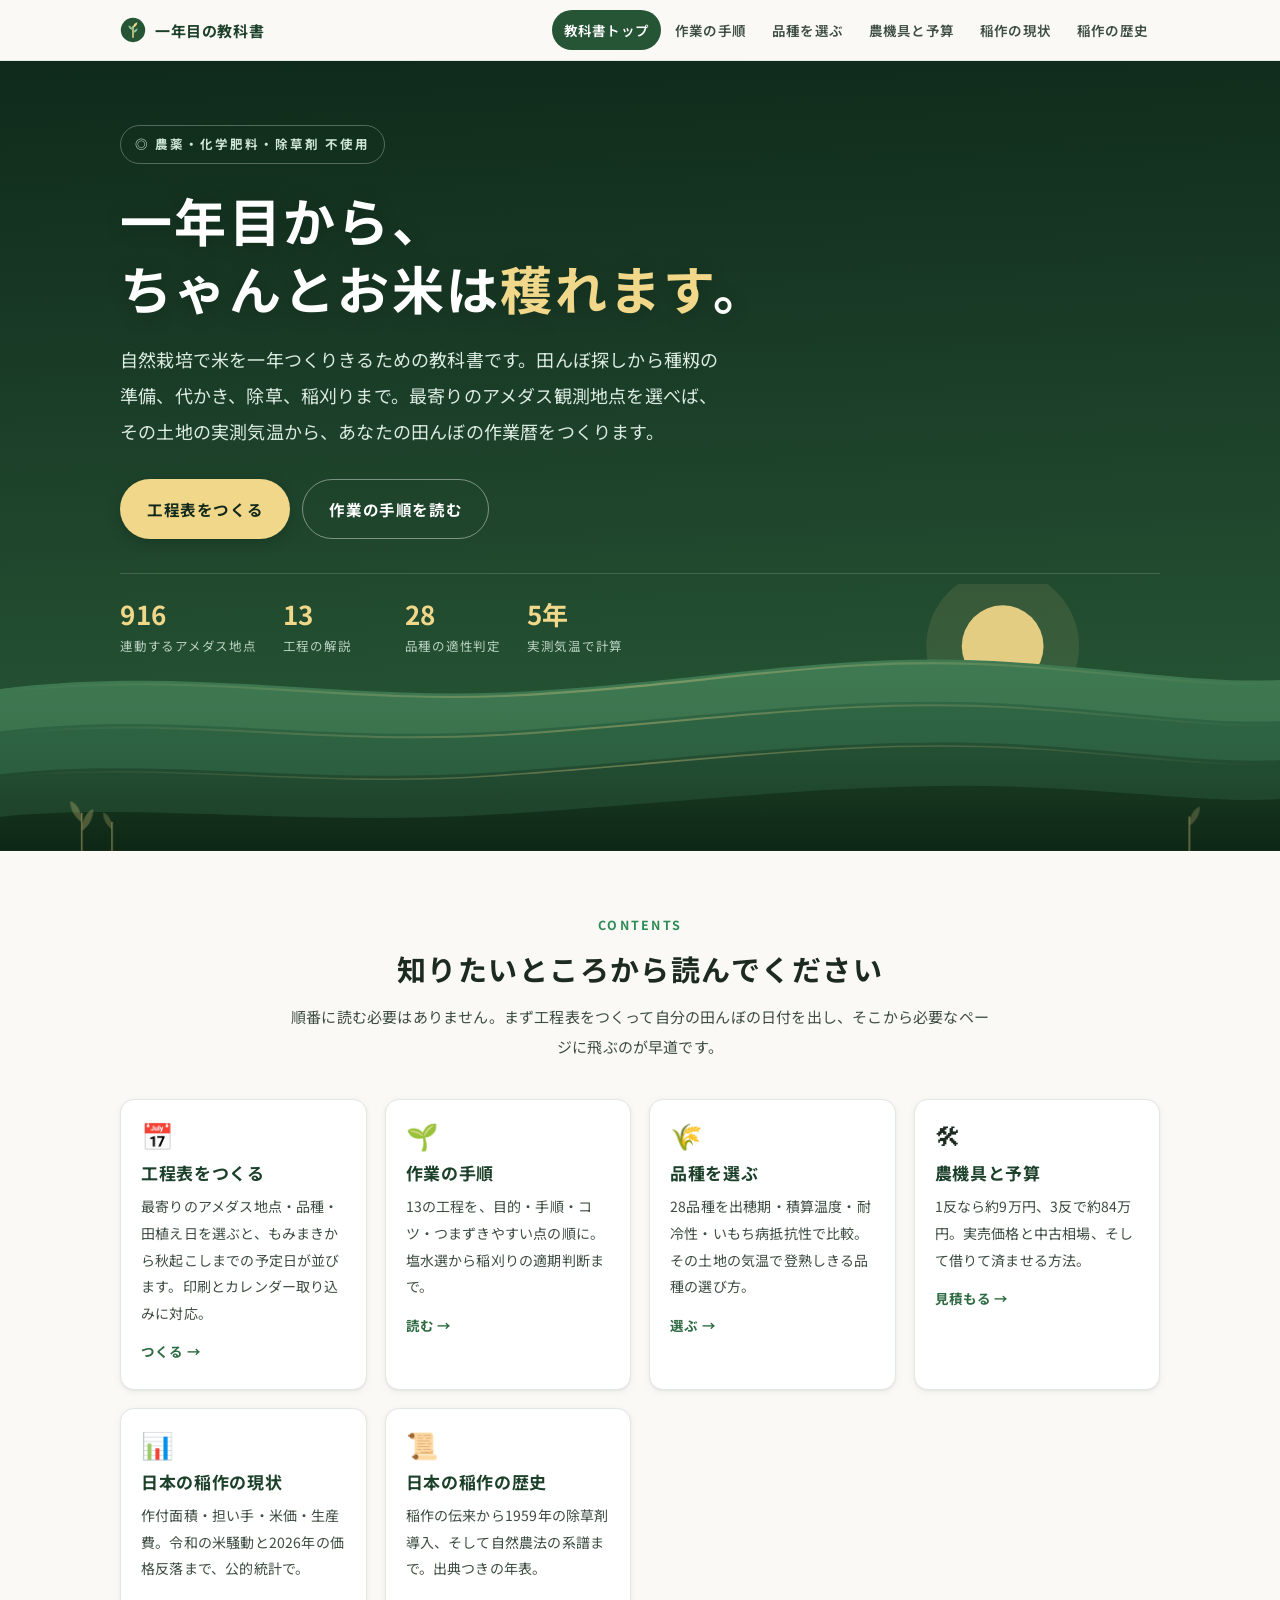
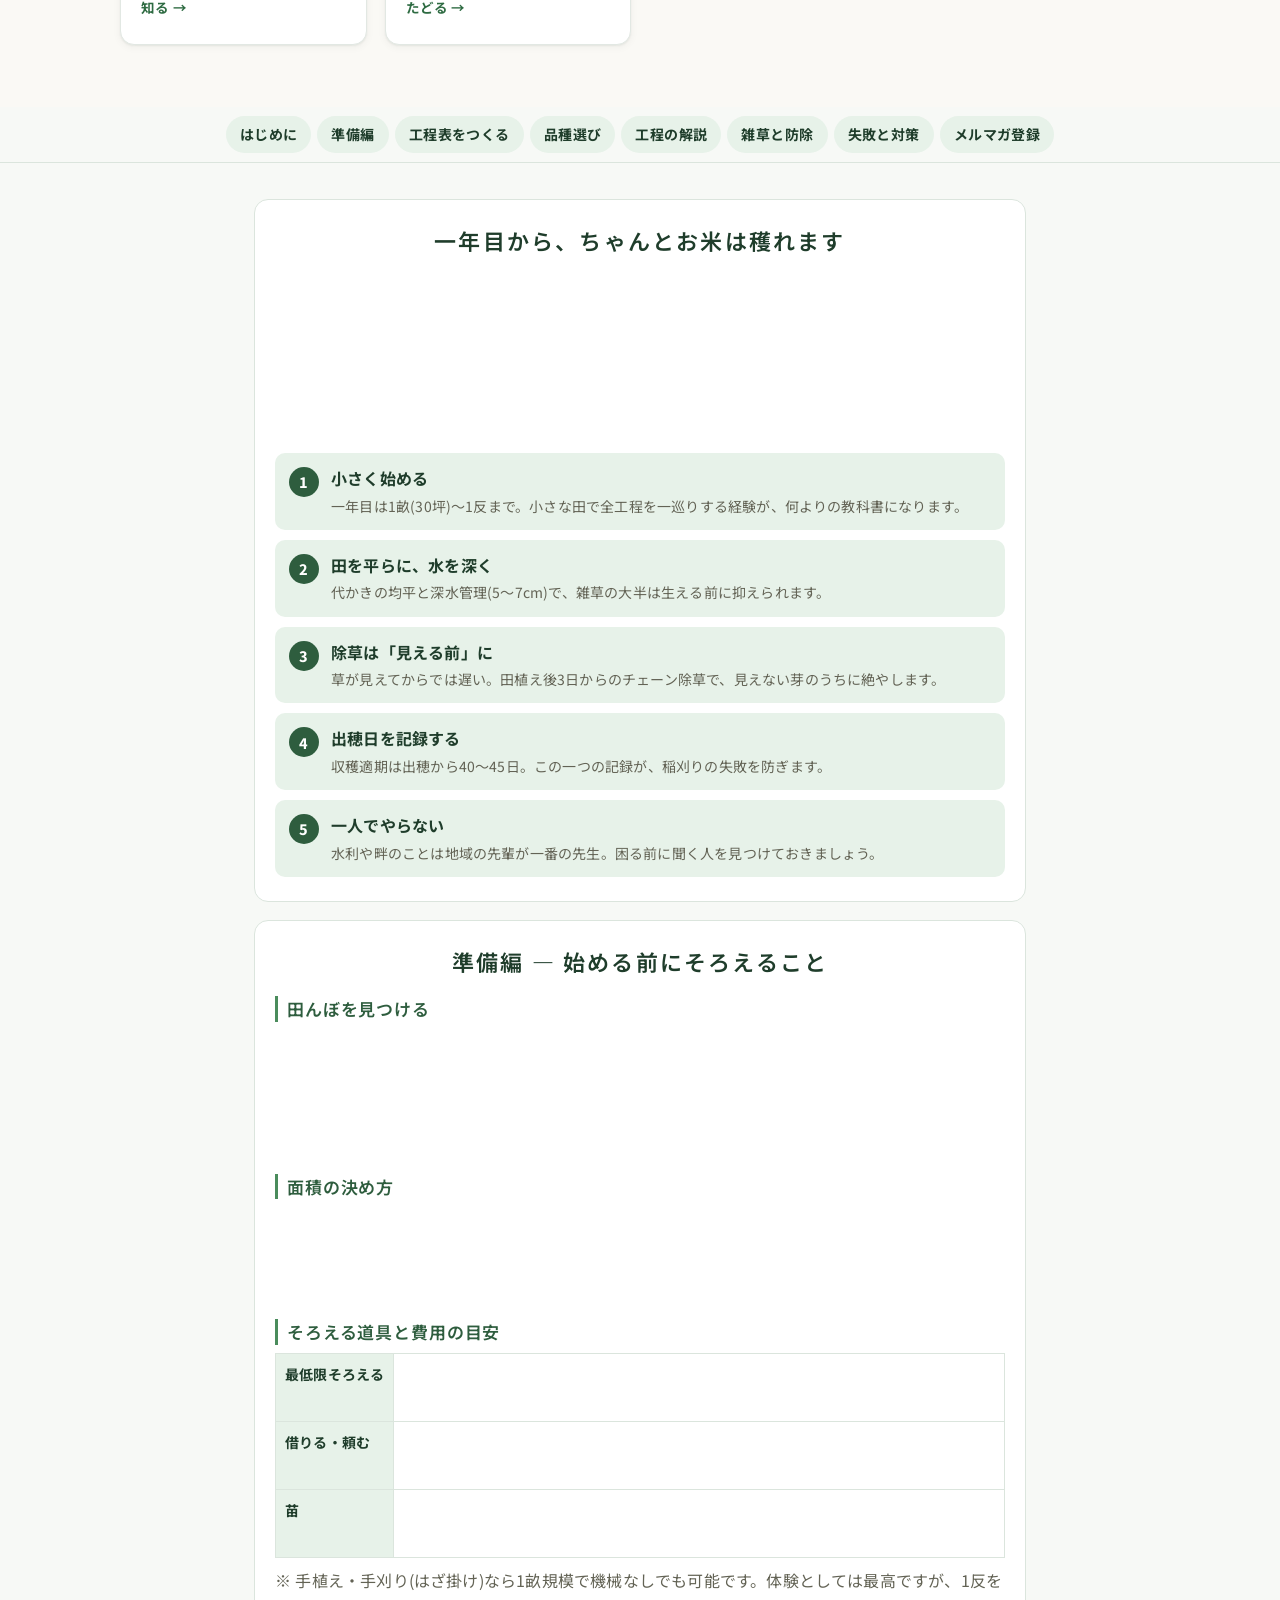
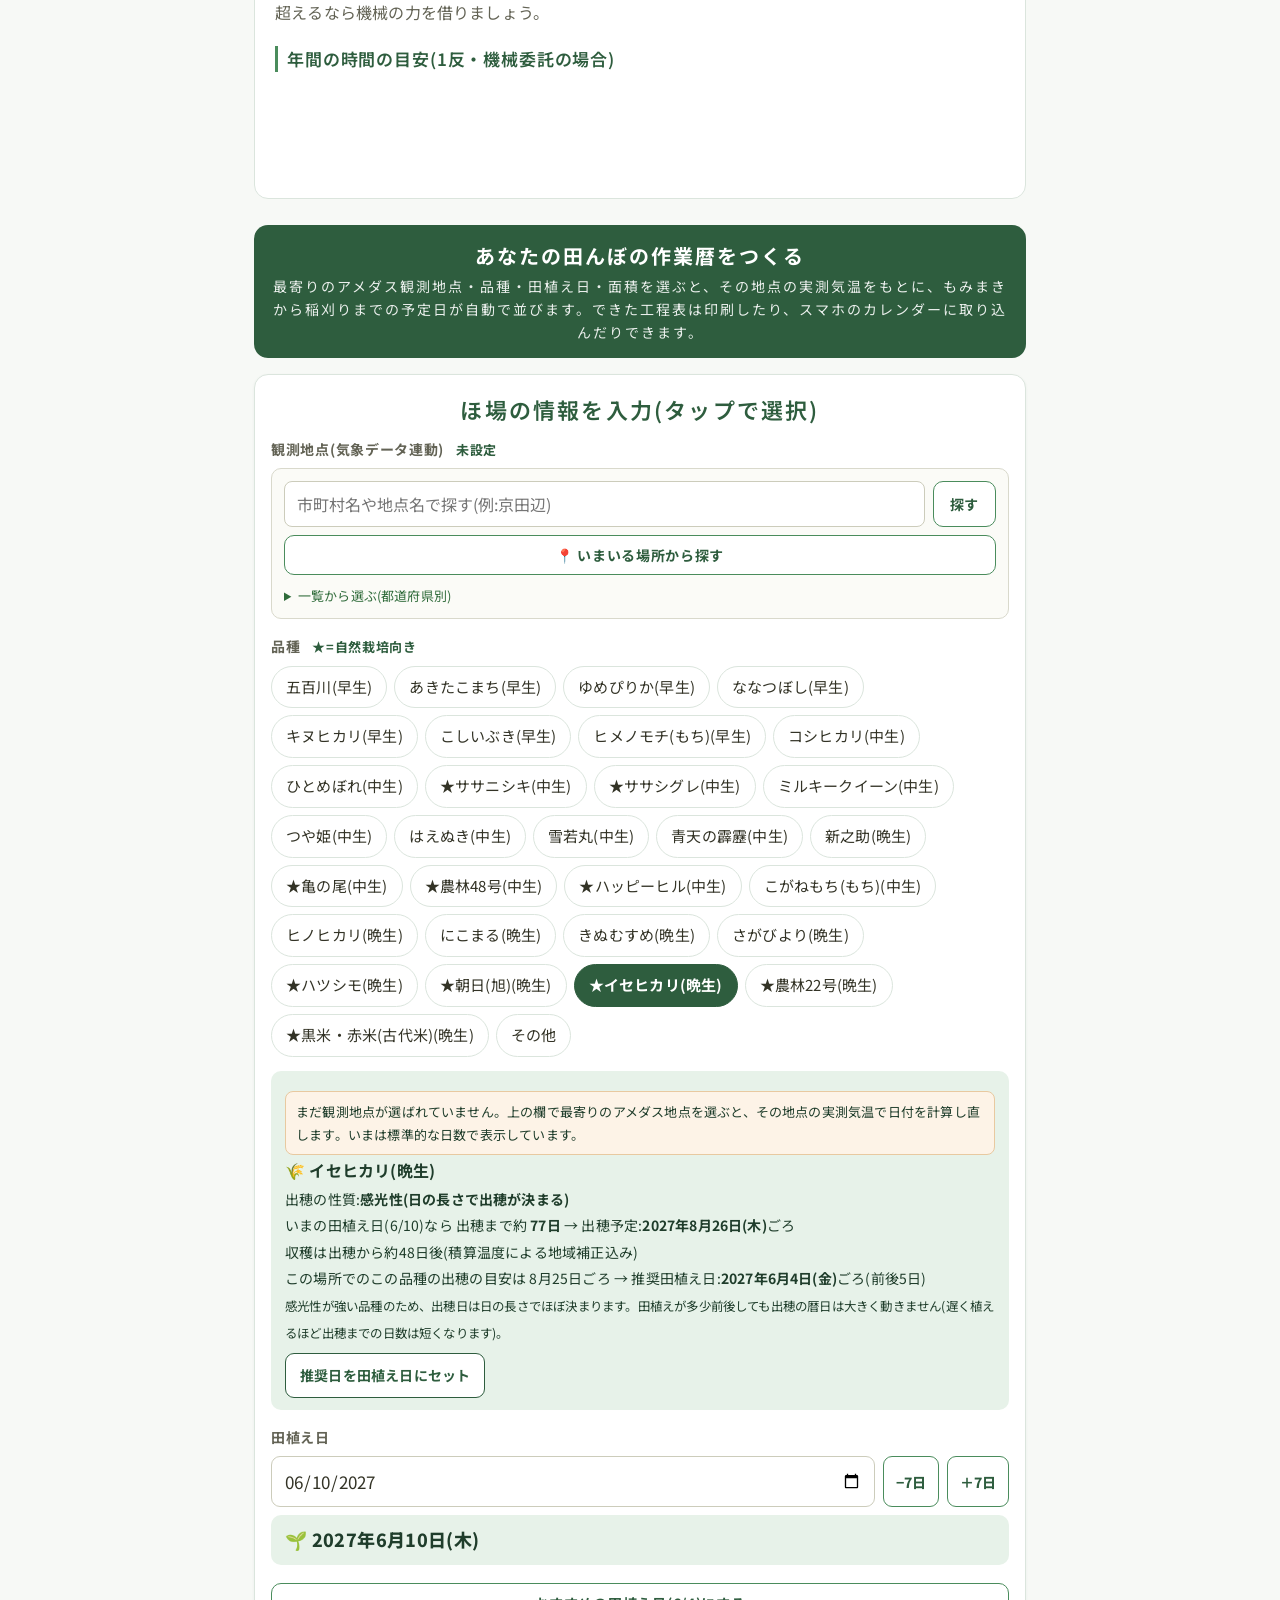
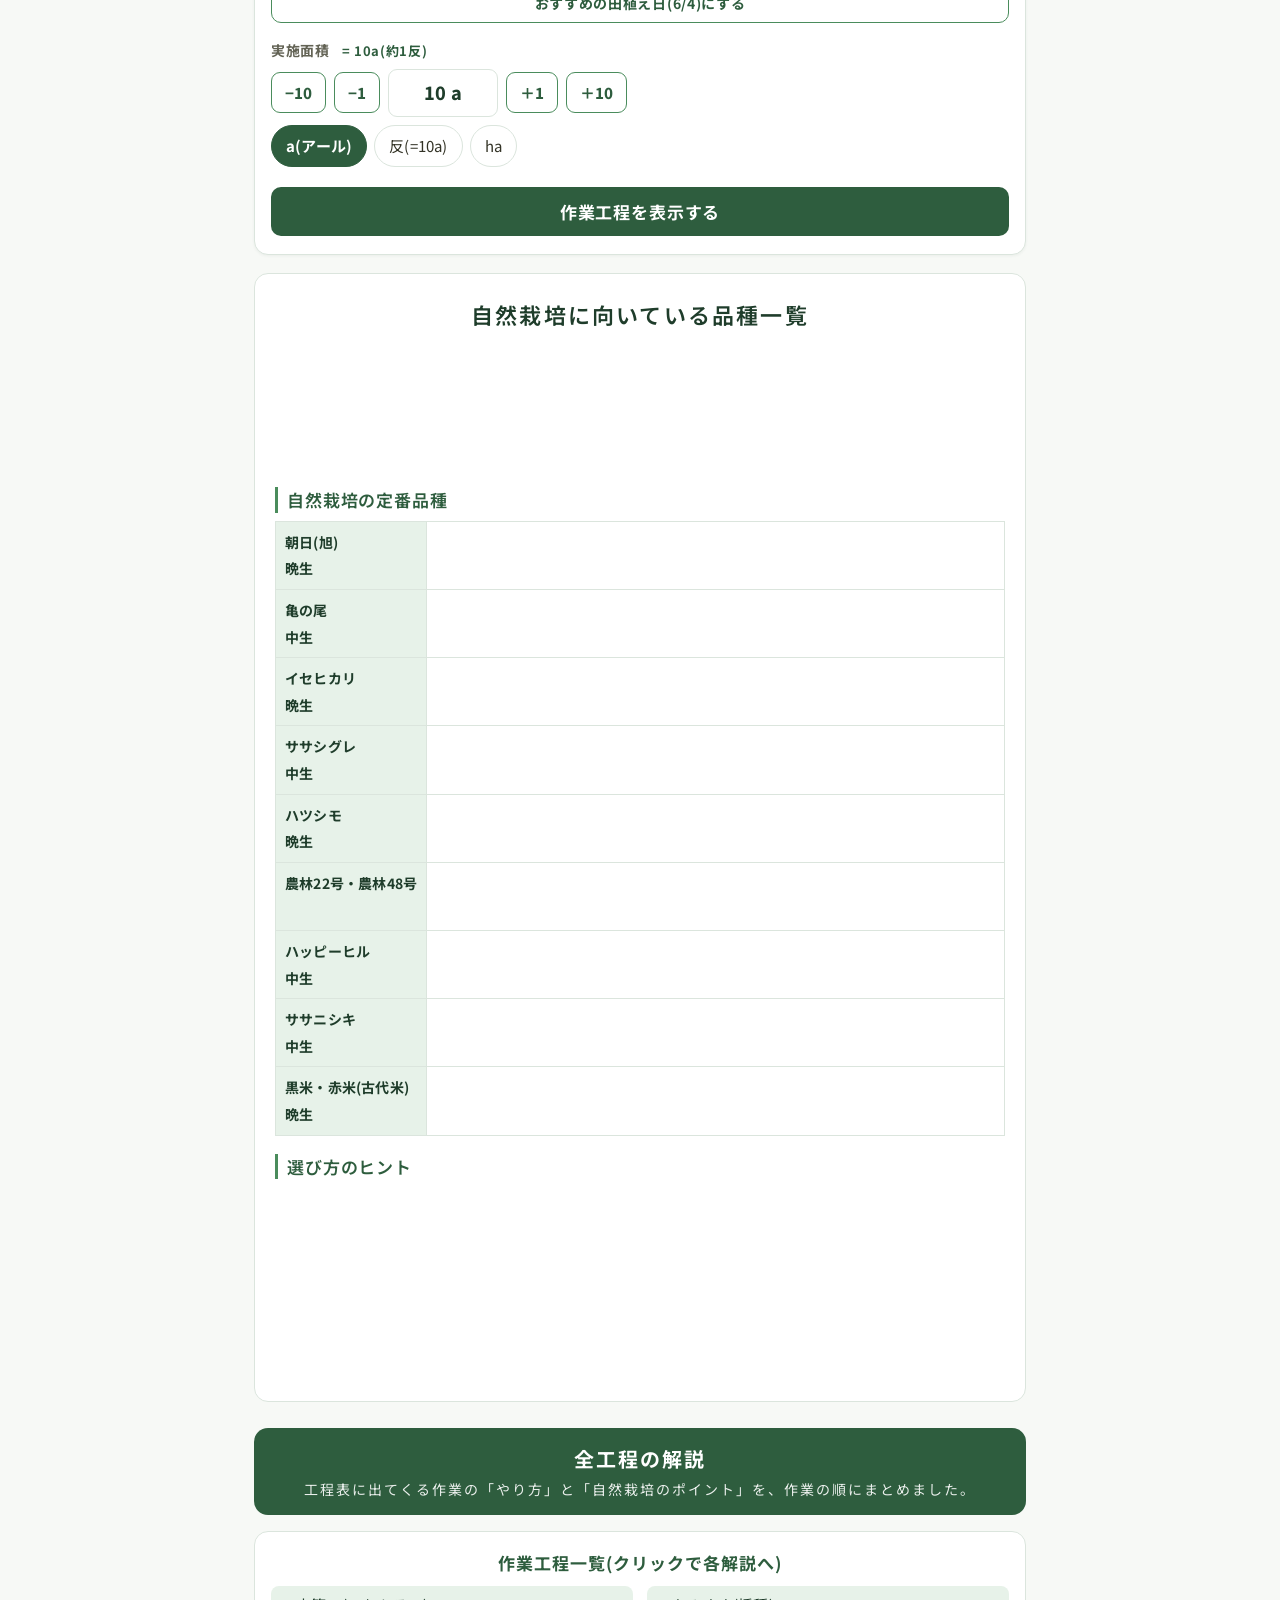
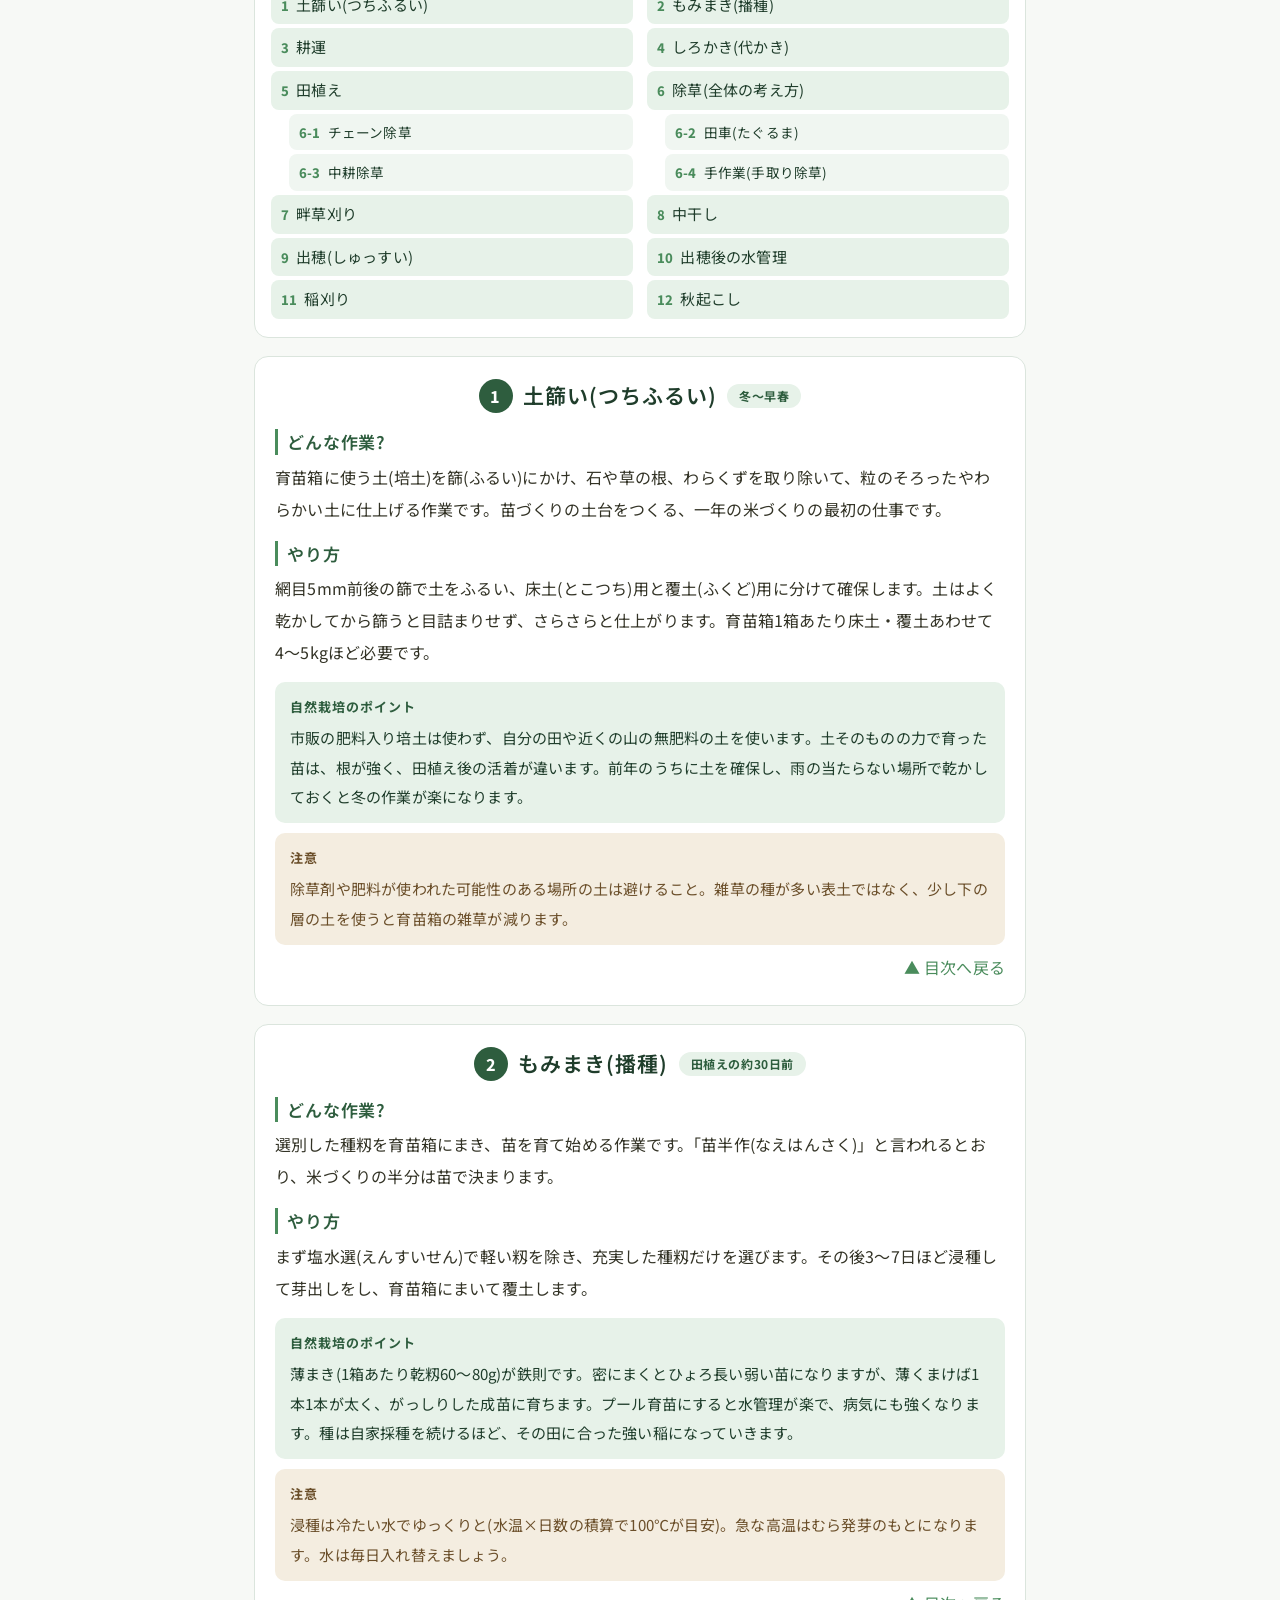
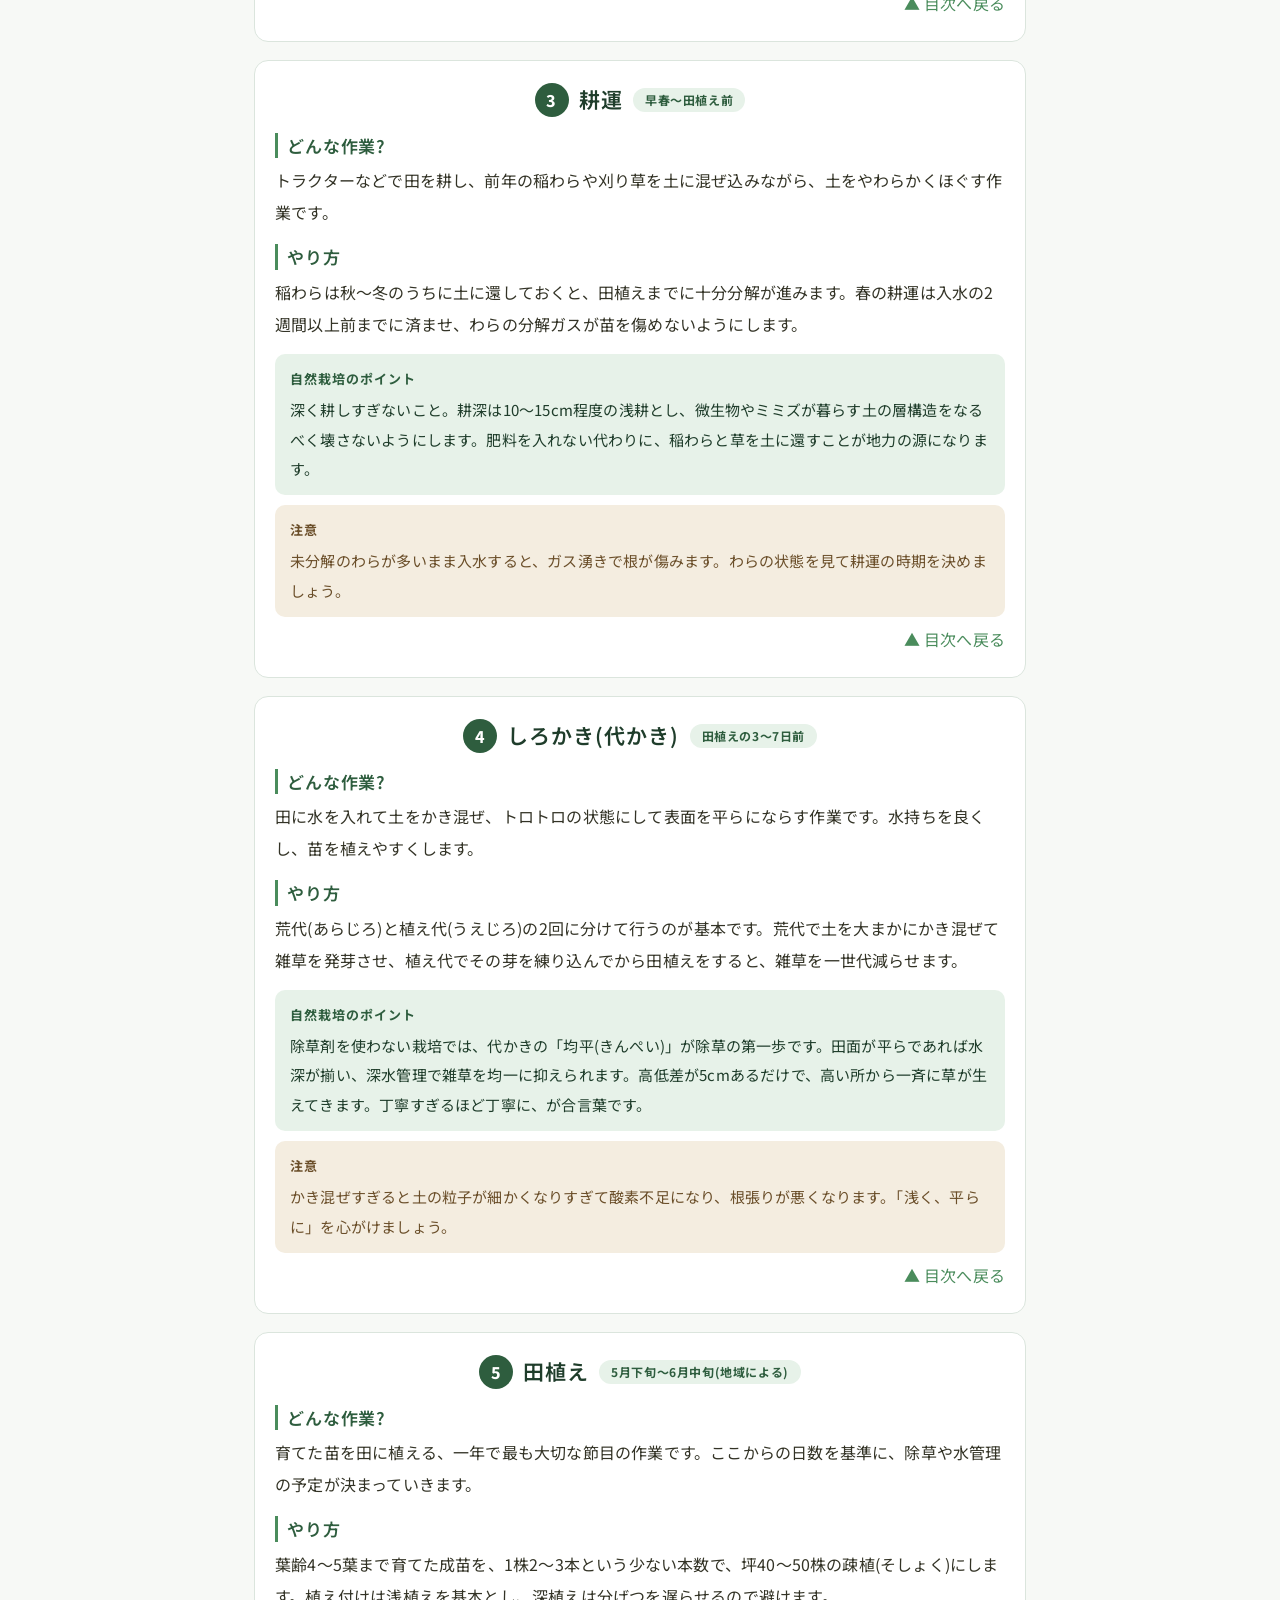
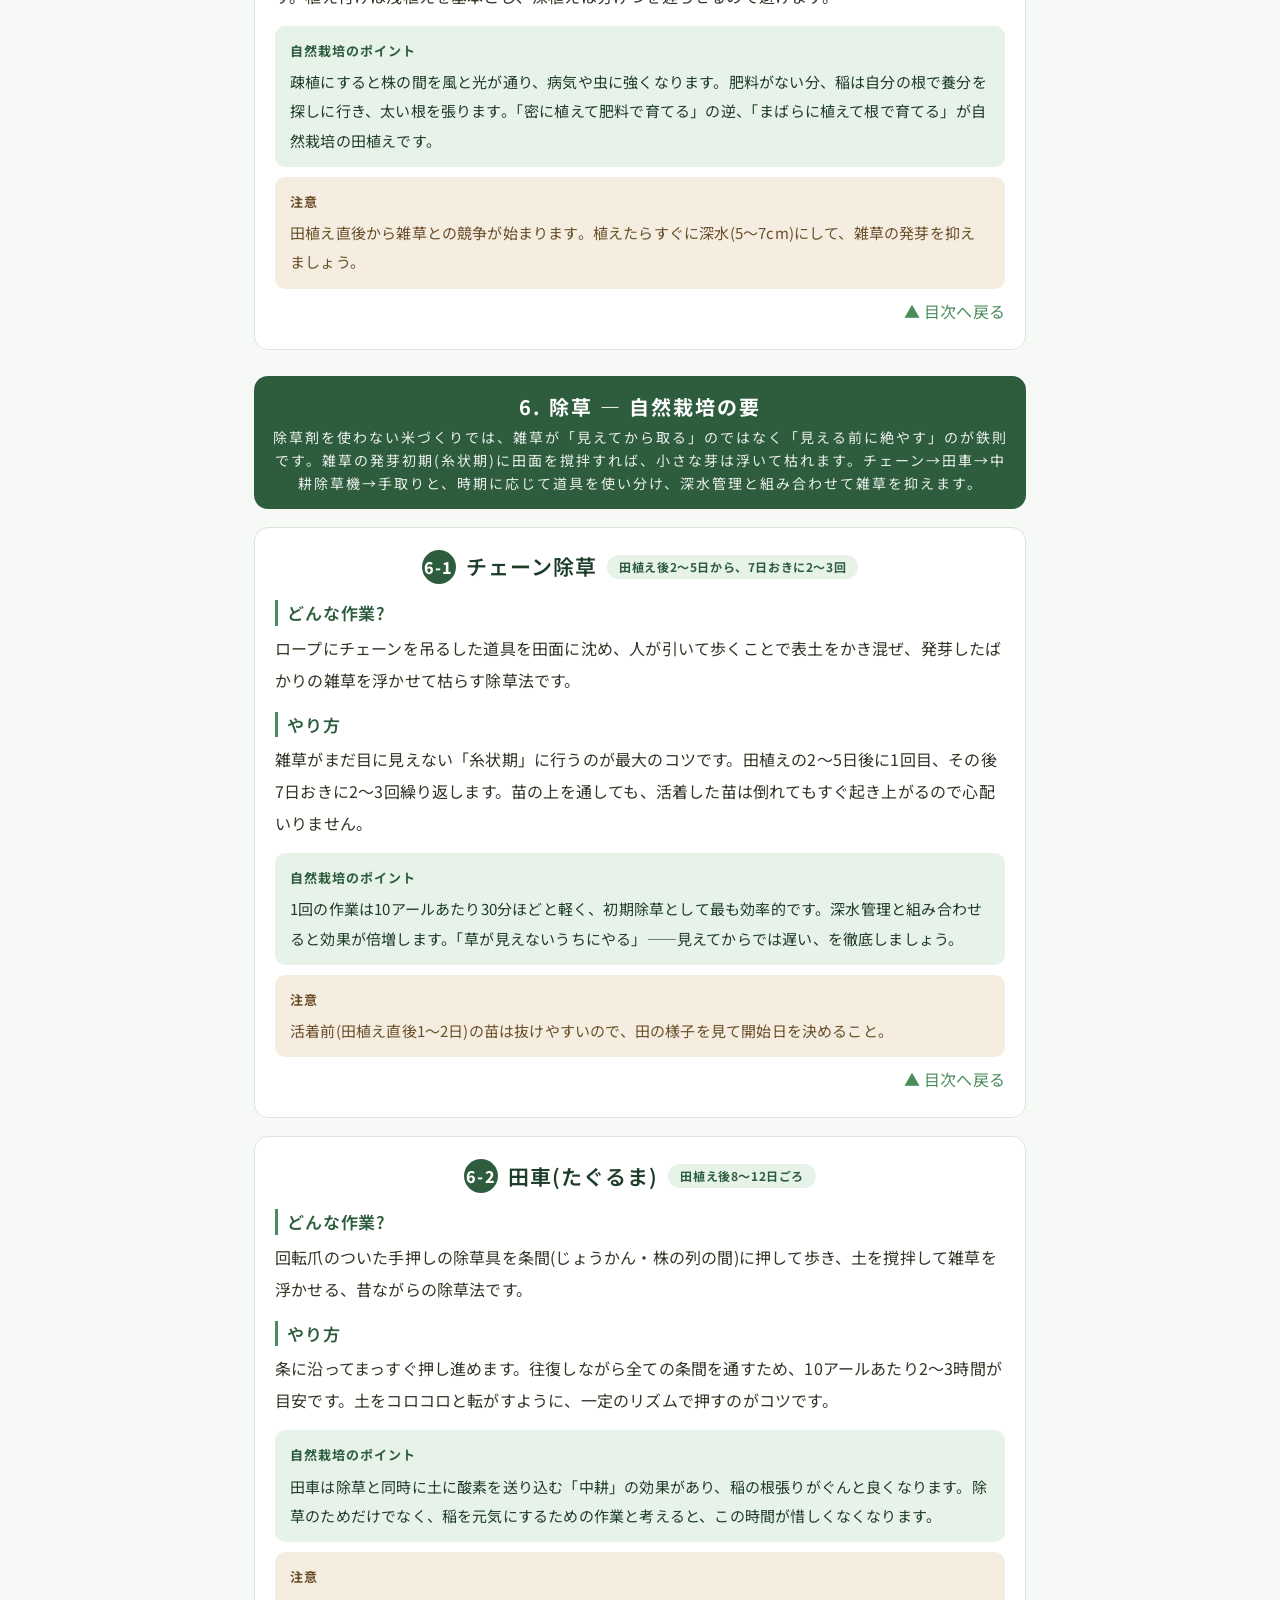
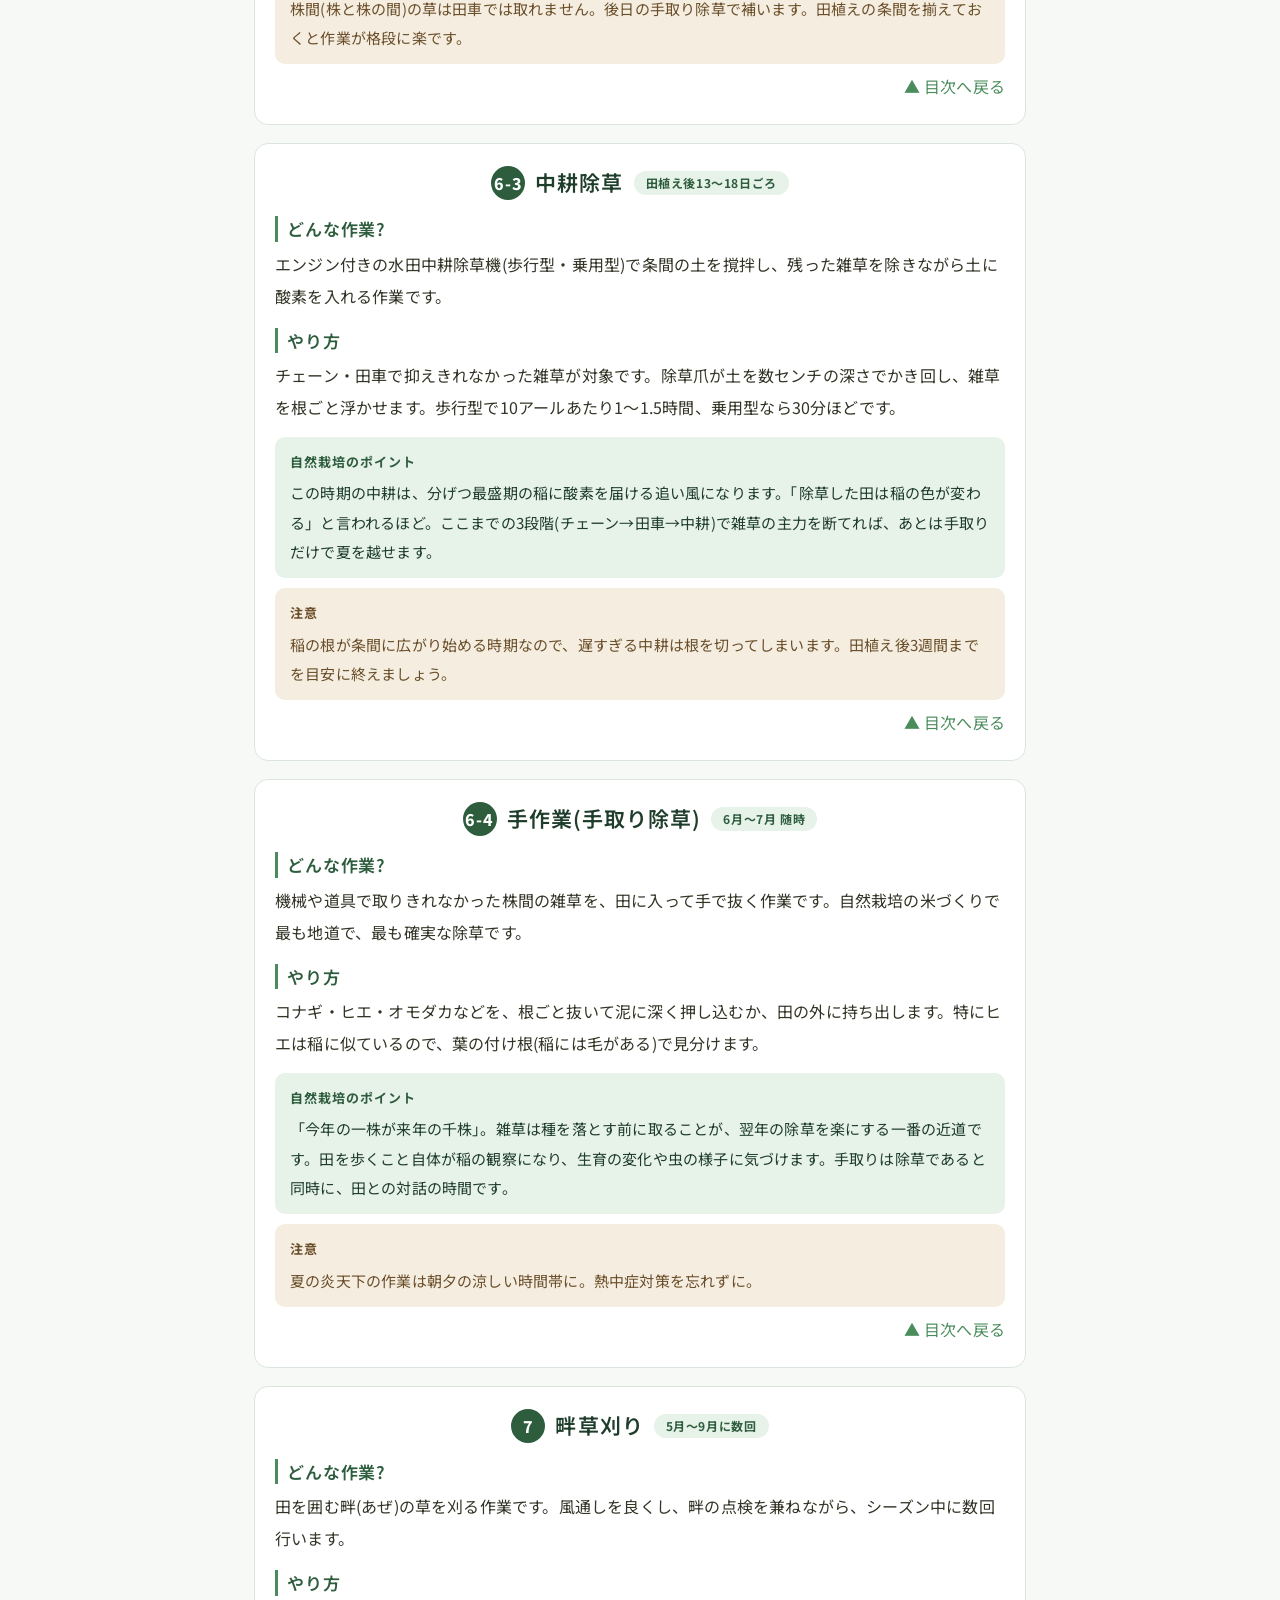
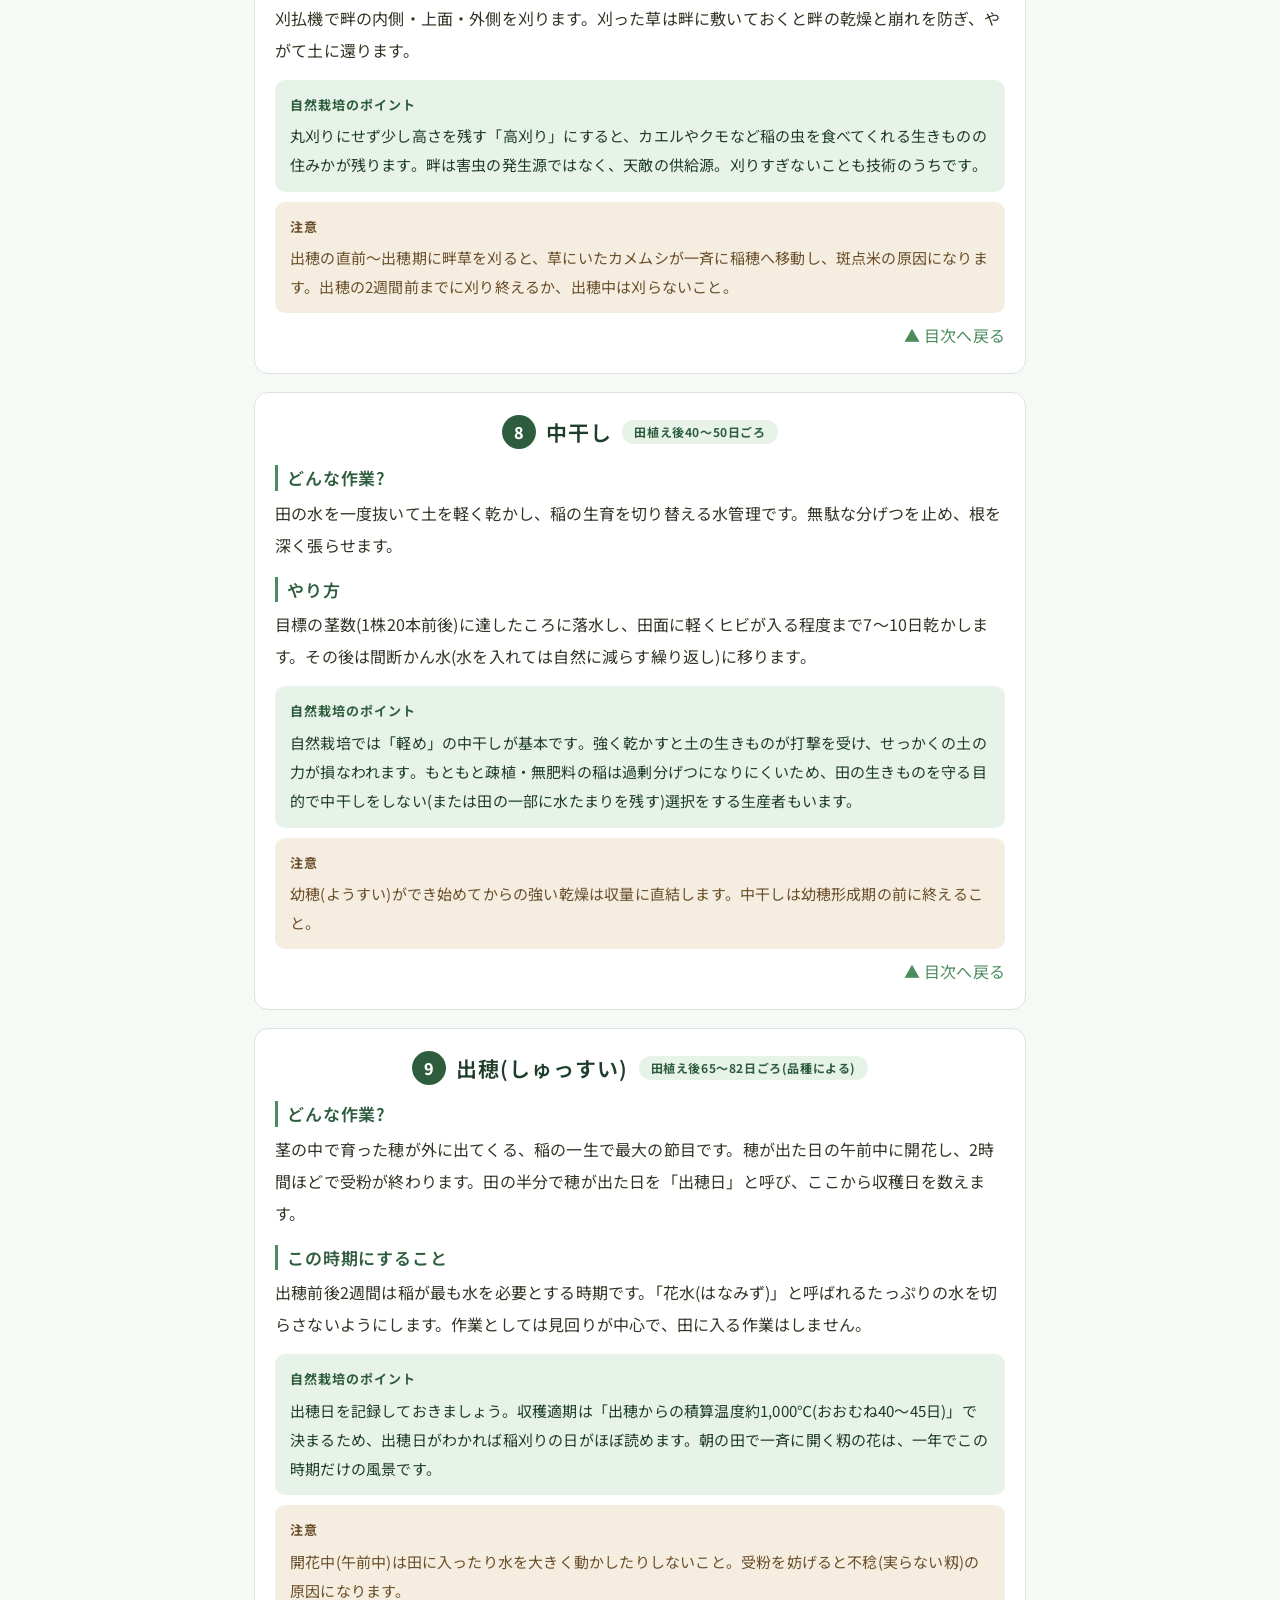
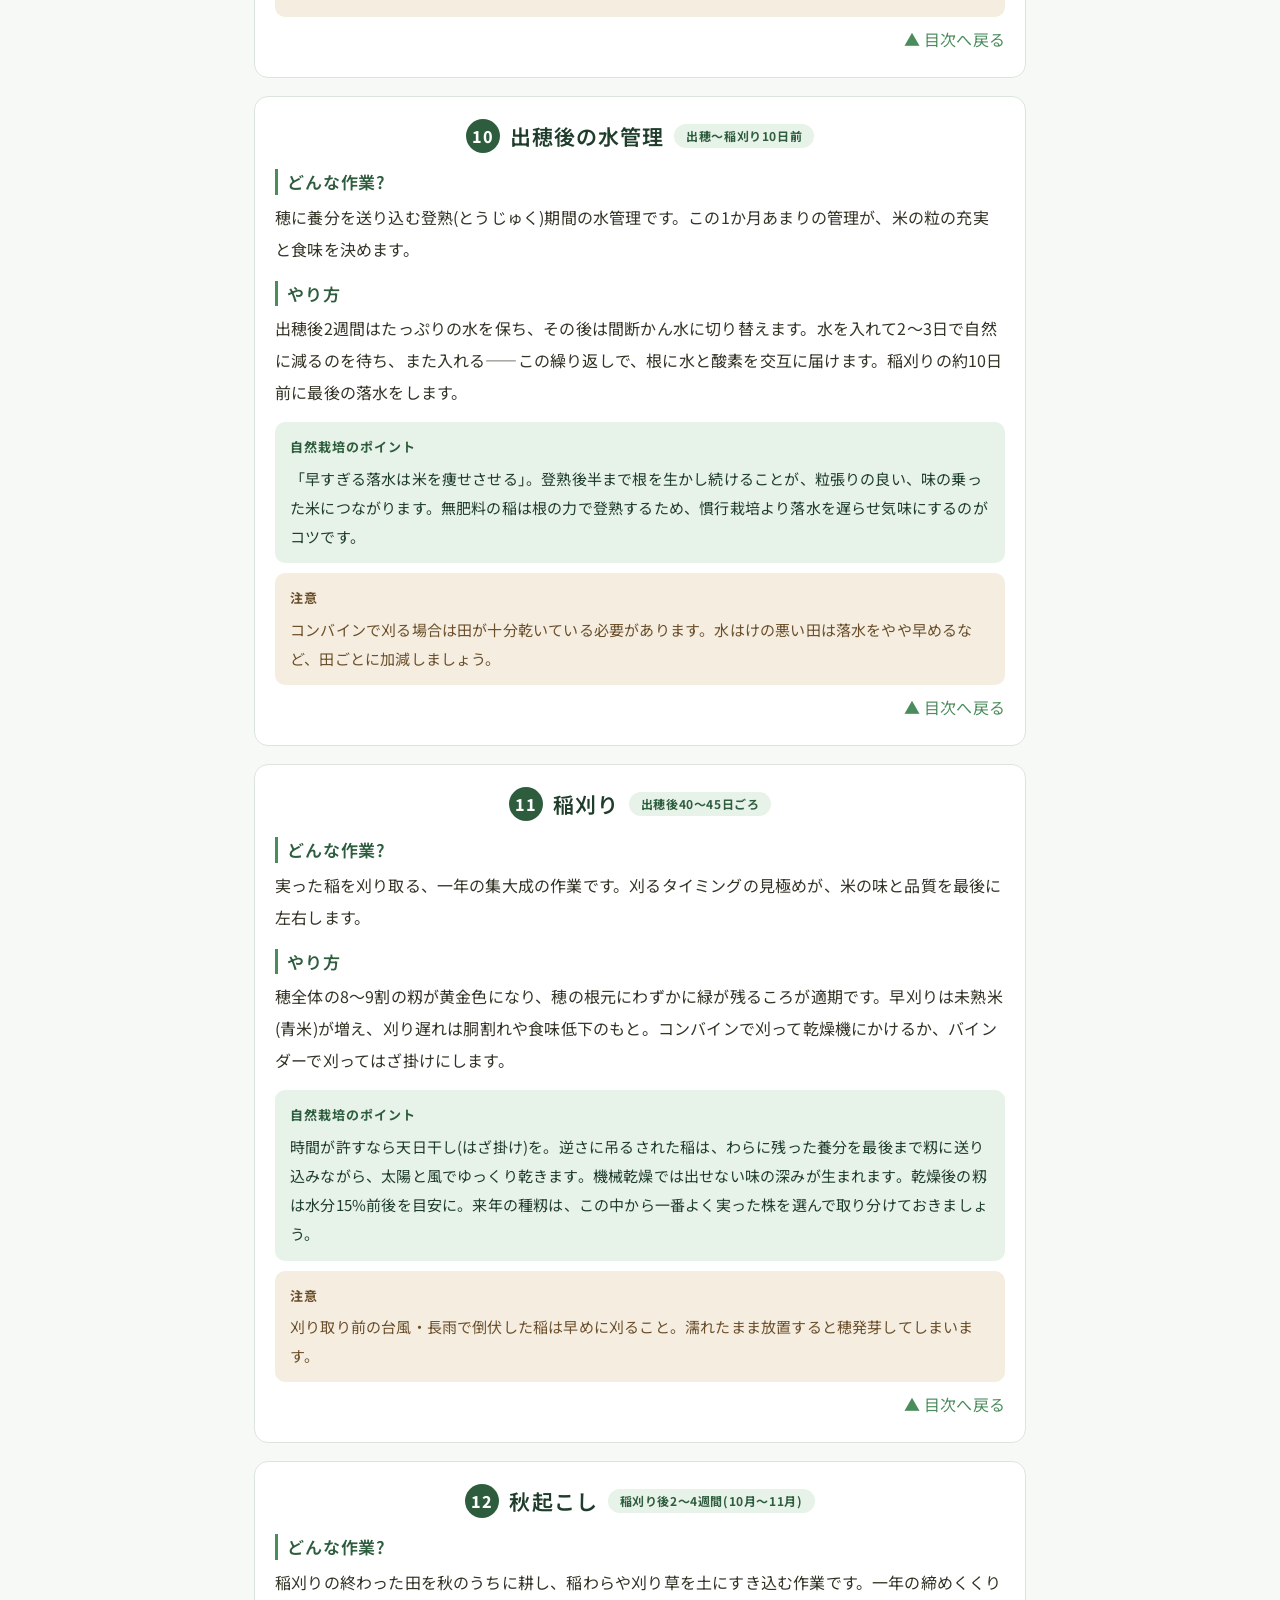
==== commit 969a479a: "Add files via upload" ====
--- a/index.html
+++ b/index.html
@@ -6,14 +6,74 @@
 <title>自然栽培の米作り 一年目の教科書｜株式会社悠三堂</title>
 <meta name="description" content="自然栽培(無農薬・無肥料)で米を一年つくりきるための教科書。最寄りのアメダス観測地点を選ぶと、過去5年の実測気温から田植え・出穂・稲刈りの予定日と、その土地に向く品種を自動で計算します。">
 <meta property="og:type" content="article">
+<meta property="og:url" content="https://yusandonatural.github.io/inasaku/">
 <meta property="og:title" content="自然栽培の米作り 一年目の教科書">
 <meta property="og:description" content="最寄りのアメダス観測地点の実測気温から、あなたの田んぼの作業暦をつくります。">
 <meta property="og:site_name" content="株式会社悠三堂">
 <meta name="twitter:card" content="summary_large_image">
-<link rel="canonical" href="https://yusando.com/pages/inasaku-kyokasho">
-<style>html,body{margin:0;padding:0;background:#f7f9f6;}</style>
+<link rel="canonical" href="https://yusandonatural.github.io/inasaku/">
+<link rel="stylesheet" href="assets/site.css">
 </head>
 <body>
+<header class="topbar"><div class="topbar-in"><a class="brand" href="index.html"><svg class="mark" viewBox="0 0 32 32" aria-hidden="true"><circle cx="16" cy="16" r="15" fill="#265536"/><path d="M16 25V12" stroke="#f0d789" stroke-width="1.8" stroke-linecap="round"/><path d="M16 13c0-3.4 2.3-6 5.4-6.6C21.1 9.9 19 12.4 16 13Z" fill="#f0d789"/><path d="M16 16c-3 0-5.3-2.3-5.8-5.4C13 11.2 15.2 13.2 16 16Z" fill="#8fc7a3"/><path d="M16 19.5c3 0 5.3-2.3 5.8-5.4-2.8.6-5 2.6-5.8 5.4Z" fill="#8fc7a3"/></svg><span class="txt">一年目の教科書</span></a><nav class="navlinks" aria-label="サイト内"><a href="index.html" aria-current="page">教科書トップ</a><a href="sagyou.html">作業の手順</a><a href="hinshu.html">品種を選ぶ</a><a href="nouki.html">農機具と予算</a><a href="genjou.html">稲作の現状</a><a href="rekishi.html">稲作の歴史</a></nav></div></header>
+<section class="hero">
+<div class="hero-in">
+<div class="eyebrow">◎ 農薬・化学肥料・除草剤 不使用</div>
+<h1>一年目から、<br>ちゃんとお米は<span class="accent">穫れます</span>。</h1>
+<p class="sub">自然栽培で米を一年つくりきるための教科書です。田んぼ探しから種籾の準備、代かき、除草、稲刈りまで。最寄りのアメダス観測地点を選べば、その土地の実測気温から、あなたの田んぼの作業暦をつくります。</p>
+<div class="hero-cta">
+<a class="btn btn-p" href="#tool">工程表をつくる</a>
+<a class="btn btn-g" href="sagyou.html">作業の手順を読む</a>
+</div>
+<div class="hero-stats">
+<div><b>916</b><span>連動するアメダス地点</span></div>
+<div><b>13</b><span>工程の解説</span></div>
+<div><b>28</b><span>品種の適性判定</span></div>
+<div><b>5年</b><span>実測気温で計算</span></div>
+</div>
+</div>
+<svg class="hero-art" viewBox="0 0 1440 300" preserveAspectRatio="xMidYMax slice" aria-hidden="true" focusable="false">
+<defs>
+<linearGradient id="t1" x1="0" y1="0" x2="0" y2="1"><stop offset="0" stop-color="#3f7a52"/><stop offset="1" stop-color="#356847"/></linearGradient>
+<linearGradient id="t2" x1="0" y1="0" x2="0" y2="1"><stop offset="0" stop-color="#2f6644"/><stop offset="1" stop-color="#28563a"/></linearGradient>
+<linearGradient id="t3" x1="0" y1="0" x2="0" y2="1"><stop offset="0" stop-color="#245034"/><stop offset="1" stop-color="#1b3e28"/></linearGradient>
+<linearGradient id="t4" x1="0" y1="0" x2="0" y2="1"><stop offset="0" stop-color="#17361f"/><stop offset="1" stop-color="#0e2716"/></linearGradient>
+<linearGradient id="wat" x1="0" y1="0" x2="1" y2="0"><stop offset="0" stop-color="#f0d789" stop-opacity=".00"/><stop offset=".5" stop-color="#f0d789" stop-opacity=".34"/><stop offset="1" stop-color="#f0d789" stop-opacity=".00"/></linearGradient>
+</defs>
+<circle cx="1128" cy="70" r="46" fill="#f0d789" opacity=".92"/>
+<circle cx="1128" cy="70" r="86" fill="#f0d789" opacity=".10"/>
+<path d="M0 118 C210 92 372 130 566 122 C782 113 936 74 1140 88 C1268 97 1360 112 1440 108 L1440 300 L0 300Z" fill="url(#t1)"/>
+<path d="M0 122 C210 96 372 134 566 126 C782 117 936 78 1140 92 C1268 101 1360 116 1440 112" fill="none" stroke="url(#wat)" stroke-width="2.4"/>
+<path d="M0 166 C186 142 350 178 560 166 C784 153 950 122 1156 136 C1276 144 1364 158 1440 154 L1440 300 L0 300Z" fill="url(#t2)"/>
+<path d="M0 170 C186 146 350 182 560 170 C784 157 950 126 1156 140 C1276 148 1364 162 1440 158" fill="none" stroke="url(#wat)" stroke-width="2.2"/>
+<path d="M0 214 C168 194 344 226 552 212 C782 197 966 168 1172 182 C1288 190 1370 202 1440 198 L1440 300 L0 300Z" fill="url(#t3)"/>
+<path d="M0 218 C168 198 344 230 552 216 C782 201 966 172 1172 186 C1288 194 1370 206 1440 202" fill="none" stroke="url(#wat)" stroke-width="1.8"/>
+<path d="M0 262 C150 246 348 272 546 260 C778 246 980 218 1188 230 C1298 236 1374 246 1440 242 L1440 300 L0 300Z" fill="url(#t4)"/>
+<g stroke="#f0d789" stroke-width="1.5" stroke-linecap="round" opacity=".5" fill="none">
+<path d="M92 300v-42"/><path d="M92 268c-9-6-13-15-13-24 8 3 13 12 13 24Z" fill="#f0d789" stroke="none" opacity=".55"/>
+<path d="M92 278c9-6 13-16 13-25-8 3-13 13-13 25Z" fill="#f0d789" stroke="none" opacity=".55"/>
+<path d="M126 300v-32"/><path d="M126 276c-7-5-10-12-10-19 6 2 10 9 10 19Z" fill="#f0d789" stroke="none" opacity=".45"/>
+<path d="M1338 300v-38"/><path d="M1338 272c8-5 12-14 12-22-7 3-12 11-12 22Z" fill="#f0d789" stroke="none" opacity=".45"/>
+</g>
+</svg>
+</section>
+
+<section class="band"><div class="wrap">
+<div class="sec-head">
+<div class="kicker">CONTENTS</div>
+<h2>知りたいところから読んでください</h2>
+<p>順番に読む必要はありません。まず工程表をつくって自分の田んぼの日付を出し、そこから必要なページに飛ぶのが早道です。</p>
+</div>
+<div class="grid g3">
+<a class="card" href="#tool"><span class="ico">📅</span><h3>工程表をつくる</h3><p>最寄りのアメダス地点・品種・田植え日を選ぶと、もみまきから秋起こしまでの予定日が並びます。印刷とカレンダー取り込みに対応。</p><span class="more">つくる →</span></a>
+<a class="card" href="sagyou.html"><span class="ico">🌱</span><h3>作業の手順</h3><p>13の工程を、目的・手順・コツ・つまずきやすい点の順に。塩水選から稲刈りの適期判断まで。</p><span class="more">読む →</span></a>
+<a class="card" href="hinshu.html"><span class="ico">🌾</span><h3>品種を選ぶ</h3><p>28品種を出穂期・積算温度・耐冷性・いもち病抵抗性で比較。その土地の気温で登熟しきる品種の選び方。</p><span class="more">選ぶ →</span></a>
+<a class="card" href="nouki.html"><span class="ico">🛠</span><h3>農機具と予算</h3><p>1反なら約9万円、3反で約84万円。実売価格と中古相場、そして借りて済ませる方法。</p><span class="more">見積もる →</span></a>
+<a class="card" href="genjou.html"><span class="ico">📊</span><h3>日本の稲作の現状</h3><p>作付面積・担い手・米価・生産費。令和の米騒動と2026年の価格反落まで、公的統計で。</p><span class="more">知る →</span></a>
+<a class="card" href="rekishi.html"><span class="ico">📜</span><h3>日本の稲作の歴史</h3><p>稲作の伝来から1959年の除草剤導入、そして自然農法の系譜まで。出典つきの年表。</p><span class="more">たどる →</span></a>
+</div>
+</div></section>
+
 <div id="inasaku-kyokasho">
 <link href="https://fonts.googleapis.com/css2?family=Noto+Sans+JP:wght@400;500;600;700&display=swap" rel="stylesheet">
 <span id="top"></span>
@@ -285,7 +345,7 @@
 #inasaku-kyokasho .weedcard .ctrl b{color:var(--green-700); font-size:.78rem; letter-spacing:.08em; display:block; margin-bottom:3px;}
 #inasaku-kyokasho{background:#f7f9f6; font-family:"Hiragino Kaku Gothic ProN","Hiragino Sans","Yu Gothic","Noto Sans JP",Meiryo,sans-serif; line-height:1.65; color:#26302a;}
 </style>
-<div class="app-head">
+<div class="app-head" hidden>
 <p style="font-size:.85rem; opacity:.9; letter-spacing:.2em; margin-bottom:6px;">自然栽培の米作り</p>
 <h1>一年目の教科書</h1>
 <p>農薬・化学肥料・除草剤を使わずに、全くの初心者でも一年目から収穫までたどり着くための道しるべ</p>
@@ -704,7 +764,7 @@
 </p>
 </section>
 </div>
-<div class="app-foot">
+<div class="app-foot" hidden>
 自然栽培の米作り 一年目の教科書 ― 農薬・化学肥料・除草剤を使わない米づくりの道しるべ<br>
 時期・日数・費用はいずれも目安です。地域・品種・その年の気候に合わせてご調整ください。<br>
 <a href="#menseki" style="color:var(--green-500);">免責事項</a>
@@ -1619,5 +1679,53 @@
 #inasaku-kyokasho .wrap{max-width:800px;}
 </style>
 </div>
+<script>
+(function(){
+if(window.parent===window) return;
+var last=0;
+function post(){
+var h=Math.max(document.documentElement.scrollHeight, document.body.scrollHeight);
+if(Math.abs(h-last)<8) return;
+last=h;
+try{ window.parent.postMessage({t:"inasaku-h", h:h}, "*"); }catch(e){}
+}
+window.addEventListener("load", post);
+document.addEventListener("DOMContentLoaded", post);
+if(window.ResizeObserver){ new ResizeObserver(post).observe(document.body); }
+[300,900,2000,4000].forEach(function(ms){ setTimeout(post, ms); });
+})();
+</script>
+<section class="band alt"><div class="wrap read">
+<div class="support-box">
+<h3>この教科書は無料で公開しています</h3>
+<p>取材・データ整備・ツールの開発と更新は、すべて自費でやっています。役に立ったと感じていただけたら、コーヒー一杯分から応援していただけると励みになります。いただいたぶんは、品種データの拡充とサーバー費用にあてます。</p>
+<a class="bmc" href="https://www.buymeacoffee.com/__BMC_ID__" target="_blank" rel="noopener noreferrer"><span>☕</span><span>コーヒーを一杯おごる</span></a>
+<p class="support-note">Buy Me a Coffee のページへ移動します（別タブで開きます）。<br>もちろん、応援なしでもすべての内容をお使いいただけます。</p>
+</div>
+</div></section>
+<footer class="sitefoot"><div class="wrap">
+<div class="foot-grid">
+<div>
+<h4>この教科書について</h4>
+<p style="margin:0">農薬・化学肥料・除草剤を使わない米づくりの道しるべ。一年目の方が、田んぼ探しから稲刈りまでを一人でやりきれることを目指してまとめています。</p>
+</div>
+<div>
+<h4>ページ</h4>
+<ul><li><a href="index.html">教科書トップ</a></li><li><a href="sagyou.html">作業の手順</a></li><li><a href="hinshu.html">品種を選ぶ</a></li><li><a href="nouki.html">農機具と予算</a></li><li><a href="genjou.html">稲作の現状</a></li><li><a href="rekishi.html">稲作の歴史</a></li></ul>
+</div>
+<div>
+<h4>発行</h4>
+<ul>
+<li><a href="https://yusando.com" target="_blank" rel="noopener">株式会社悠三堂</a></li>
+<li><a href="https://yusando.com/pages/inasaku-kyokasho" target="_blank" rel="noopener">悠三堂サイト内の同ページ</a></li>
+<li><a href="https://github.com/Yusandonatural/inasaku" target="_blank" rel="noopener">ソースコード（GitHub）</a></li>
+</ul>
+</div>
+</div>
+<div class="foot-btm">
+<p class="disclaimer" style="margin:0">本サイトに掲載している作業時期・日数・出穂予定日・収穫予定日・収量・費用などの数値は、一般的な知見と公開されている統計に基づく<b>目安</b>であり、正確性・完全性を保証するものではありません。実際の生育は、地域・ほ場の条件・品種・種子の由来・その年の気象によって大きく変動します。作業にあたっては、ご自身のほ場の観察を最優先とし、必要に応じて地域の農業普及指導センター・JA・経験ある生産者にもご相談ください。掲載価格は調査時点のもので、変動します。</p>
+<p style="margin:14px 0 0">© 株式会社悠三堂</p>
+</div>
+</div></footer>
 </body>
 </html>
--- a/assets/site.css
+++ b/assets/site.css
@@ -0,0 +1,272 @@
+@charset "utf-8";
+/* 自然栽培の米作り 一年目の教科書 — 共通スタイル
+   株式会社悠三堂 */
+
+:root{
+  --ink:#1c2a20;
+  --ink-2:#3d4d42;
+  --ink-3:#6b7a70;
+  --line:#e2e8e3;
+  --line-2:#cfd9d1;
+
+  --bg:#faf9f5;
+  --surface:#ffffff;
+  --surface-2:#f3f6f2;
+
+  --green-900:#12291b;
+  --green-800:#1c4029;
+  --green-700:#265536;
+  --green-600:#2e6b42;
+  --green-500:#2e8b57;
+  --green-100:#e4f0e8;
+  --green-50:#f0f7f2;
+
+  --gold:#b07d10;
+  --gold-100:#f7efd9;
+  --earth:#6b4f2a;
+  --clay:#a8533a;
+
+  --data:#2e8b57;
+  --data-soft:#cde8d9;
+
+  --r-sm:8px; --r:14px; --r-lg:22px;
+  --sh-1:0 1px 2px rgba(18,41,27,.06), 0 2px 8px rgba(18,41,27,.05);
+  --sh-2:0 4px 14px rgba(18,41,27,.09), 0 12px 32px rgba(18,41,27,.07);
+  --max:1080px;
+  --read:760px;
+}
+
+*,*::before,*::after{box-sizing:border-box;}
+html{-webkit-text-size-adjust:100%;scroll-behavior:smooth;scroll-padding-top:64px;}
+body{
+  margin:0;background:var(--bg);color:var(--ink);
+  font-family:"Hiragino Kaku Gothic ProN","Hiragino Sans","Yu Gothic","Noto Sans JP",Meiryo,system-ui,sans-serif;
+  font-size:16px;line-height:1.95;letter-spacing:.012em;
+  -webkit-font-smoothing:antialiased;text-rendering:optimizeLegibility;
+}
+img,svg{max-width:100%;height:auto;}
+a{color:var(--green-600);text-underline-offset:3px;text-decoration-thickness:1px;}
+a:hover{color:var(--green-500);}
+h1,h2,h3,h4{line-height:1.5;font-weight:700;margin:0;letter-spacing:.02em;}
+p{margin:0 0 1.1em;}
+ul,ol{margin:0 0 1.2em;padding-left:1.35em;}
+li{margin-bottom:.4em;}
+b,strong{font-weight:700;}
+:focus-visible{outline:3px solid var(--green-500);outline-offset:2px;border-radius:4px;}
+
+.wrap{max-width:var(--max);margin:0 auto;padding:0 20px;}
+.read{max-width:var(--read);margin-left:auto;margin-right:auto;}
+.sr{position:absolute;width:1px;height:1px;overflow:hidden;clip:rect(0 0 0 0);white-space:nowrap;}
+
+/* ---------- ヘッダー ---------- */
+.topbar{
+  position:sticky;top:0;z-index:50;
+  background:rgba(250,249,245,.88);backdrop-filter:saturate(1.6) blur(12px);
+  border-bottom:1px solid var(--line);
+}
+.topbar-in{max-width:var(--max);margin:0 auto;padding:10px 20px;display:flex;align-items:center;gap:18px;}
+.brand{display:flex;align-items:center;gap:9px;font-weight:700;font-size:15px;color:var(--green-800);text-decoration:none;flex:0 0 auto;letter-spacing:.04em;}
+.brand:hover{color:var(--green-600);}
+.brand .mark{width:26px;height:26px;flex:0 0 auto;}
+.navlinks{display:flex;gap:2px;overflow-x:auto;scrollbar-width:none;margin-left:auto;}
+.navlinks::-webkit-scrollbar{display:none;}
+.navlinks a{
+  flex:0 0 auto;font-size:13.5px;font-weight:600;color:var(--ink-2);text-decoration:none;
+  padding:7px 12px;border-radius:999px;white-space:nowrap;transition:background .12s,color .12s;
+}
+.navlinks a:hover{background:var(--green-100);color:var(--green-700);}
+.navlinks a[aria-current="page"]{background:var(--green-700);color:#fff;}
+
+/* ---------- ヒーロー ---------- */
+.hero{position:relative;overflow:hidden;background:linear-gradient(178deg,#0f2a1b 0%,#1c4029 46%,#2a5c39 100%);color:#fff;}
+.hero-art{position:absolute;inset:auto 0 0 0;width:100%;display:block;pointer-events:none;}
+.hero-in{position:relative;z-index:2;max-width:var(--max);margin:0 auto;padding:64px 20px 190px;}
+.hero .eyebrow{
+  display:inline-flex;align-items:center;gap:8px;font-size:12.5px;font-weight:700;letter-spacing:.16em;
+  color:#cfe6d6;border:1px solid rgba(255,255,255,.28);border-radius:999px;padding:6px 14px;margin-bottom:22px;
+}
+.hero h1{
+  font-size:clamp(30px,6.4vw,52px);line-height:1.32;font-weight:700;letter-spacing:.045em;
+  text-shadow:0 2px 20px rgba(0,0,0,.22);margin-bottom:18px;
+}
+.hero h1 .accent{color:#f0d789;}
+.hero .sub{font-size:clamp(15px,2.6vw,18px);line-height:2;color:#dcebe1;max-width:34em;margin-bottom:30px;}
+.hero-cta{display:flex;flex-wrap:wrap;gap:12px;}
+.hero-stats{display:flex;flex-wrap:wrap;gap:26px;margin-top:34px;padding-top:24px;border-top:1px solid rgba(255,255,255,.16);}
+.hero-stats div{min-width:96px;}
+.hero-stats b{display:block;font-size:26px;line-height:1.2;color:#f0d789;letter-spacing:.02em;}
+.hero-stats span{font-size:12.5px;color:#b9d2c2;letter-spacing:.06em;}
+
+.pagehead{background:linear-gradient(170deg,#12291b 0%,#1f4a2e 100%);color:#fff;padding:46px 0 40px;position:relative;overflow:hidden;}
+.pagehead::after{content:"";position:absolute;right:-60px;bottom:-70px;width:260px;height:260px;border-radius:50%;background:radial-gradient(circle,rgba(240,215,137,.16),transparent 68%);}
+.pagehead .kicker{font-size:12.5px;font-weight:700;letter-spacing:.18em;color:#9dc6ad;margin-bottom:10px;}
+.pagehead h1{font-size:clamp(24px,4.6vw,36px);letter-spacing:.05em;margin-bottom:12px;}
+.pagehead p{font-size:15px;line-height:2;color:#d3e5da;max-width:38em;margin:0;}
+
+/* ---------- ボタン ---------- */
+.btn{
+  display:inline-flex;align-items:center;justify-content:center;gap:9px;
+  font-size:15.5px;font-weight:700;text-decoration:none;padding:14px 26px;border-radius:999px;
+  border:1.5px solid transparent;cursor:pointer;transition:transform .1s,box-shadow .12s,background .12s;
+  font-family:inherit;letter-spacing:.04em;
+}
+.btn:hover{transform:translateY(-1px);}
+.btn:active{transform:translateY(0);}
+.btn-p{background:#f0d789;color:var(--green-900);box-shadow:0 4px 14px rgba(0,0,0,.2);}
+.btn-p:hover{background:#f6e3a4;color:var(--green-900);}
+.btn-g{background:transparent;color:#fff;border-color:rgba(255,255,255,.42);}
+.btn-g:hover{background:rgba(255,255,255,.1);color:#fff;}
+.btn-s{background:var(--green-700);color:#fff;}
+.btn-s:hover{background:var(--green-600);color:#fff;}
+.btn-o{background:var(--surface);color:var(--green-700);border-color:var(--line-2);}
+.btn-o:hover{background:var(--green-50);color:var(--green-700);}
+
+/* ---------- セクション ---------- */
+section.band{padding:62px 0;}
+section.band.alt{background:var(--surface-2);}
+.sec-head{text-align:center;max-width:44em;margin:0 auto 38px;}
+.sec-head .kicker{font-size:12.5px;font-weight:700;letter-spacing:.18em;color:var(--green-500);margin-bottom:10px;}
+.sec-head h2{font-size:clamp(21px,3.6vw,29px);letter-spacing:.05em;margin-bottom:12px;}
+.sec-head p{font-size:15px;color:var(--ink-2);margin:0;}
+h2.rule{
+  font-size:clamp(19px,3vw,25px);letter-spacing:.05em;margin:52px 0 18px;padding-bottom:12px;
+  border-bottom:2px solid var(--green-100);
+}
+h2.rule:first-child{margin-top:0;}
+h3.sub{font-size:17.5px;letter-spacing:.04em;color:var(--green-700);margin:34px 0 12px;}
+h4.sub{font-size:15.5px;letter-spacing:.03em;color:var(--ink);margin:22px 0 8px;}
+
+/* ---------- カード ---------- */
+.grid{display:grid;gap:18px;}
+.g2{grid-template-columns:repeat(auto-fit,minmax(280px,1fr));}
+.g3{grid-template-columns:repeat(auto-fit,minmax(240px,1fr));}
+.card{
+  background:var(--surface);border:1px solid var(--line);border-radius:var(--r);
+  padding:22px 20px;box-shadow:var(--sh-1);
+}
+a.card{display:block;text-decoration:none;color:inherit;transition:transform .13s,box-shadow .13s,border-color .13s;}
+a.card:hover{transform:translateY(-3px);box-shadow:var(--sh-2);border-color:var(--green-100);color:inherit;}
+.card .ico{font-size:26px;line-height:1;margin-bottom:12px;display:block;}
+.card h3{font-size:17px;letter-spacing:.04em;margin-bottom:8px;color:var(--green-800);}
+.card p{font-size:14px;line-height:1.9;color:var(--ink-2);margin:0;}
+.card .more{display:inline-block;margin-top:12px;font-size:13.5px;font-weight:700;color:var(--green-600);}
+a.card:hover .more{text-decoration:underline;}
+
+/* ---------- 数値タイル ---------- */
+.tiles{display:grid;gap:14px;grid-template-columns:repeat(auto-fit,minmax(160px,1fr));margin:22px 0 6px;}
+.tile{background:var(--surface);border:1px solid var(--line);border-radius:var(--r);padding:18px 16px;}
+.tile .n{font-size:clamp(24px,4vw,32px);font-weight:700;line-height:1.15;color:var(--green-700);letter-spacing:.01em;}
+.tile .n .u{font-size:.52em;font-weight:700;margin-left:3px;color:var(--ink-2);}
+.tile .l{font-size:13px;color:var(--ink-2);margin-top:6px;line-height:1.7;}
+.tile .y{font-size:11.5px;color:var(--ink-3);margin-top:4px;letter-spacing:.04em;}
+.tile.warn .n{color:var(--clay);}
+.tile.gold .n{color:var(--gold);}
+
+/* ---------- 表 ---------- */
+.tbl-wrap{overflow-x:auto;-webkit-overflow-scrolling:touch;margin:0 0 20px;
+  border:1px solid var(--line);border-radius:var(--r);background:var(--surface);}
+table{border-collapse:collapse;width:100%;font-size:14px;line-height:1.8;min-width:min(100%,560px);}
+caption{text-align:left;font-size:13px;color:var(--ink-3);padding:12px 16px 0;}
+th,td{padding:11px 14px;border-bottom:1px solid var(--line);text-align:left;vertical-align:top;}
+thead th{background:var(--green-50);color:var(--green-800);font-size:13px;font-weight:700;letter-spacing:.04em;
+  position:sticky;top:0;white-space:nowrap;}
+tbody tr:last-child td,tbody tr:last-child th{border-bottom:none;}
+tbody tr:hover{background:var(--green-50);}
+td.num,th.num{text-align:right;font-variant-numeric:tabular-nums;white-space:nowrap;}
+td.name{font-weight:600;white-space:nowrap;}
+
+/* ---------- 注記ボックス ---------- */
+.note,.warnbox,.tip{border-radius:var(--r);padding:15px 17px;margin:0 0 20px;font-size:14.5px;line-height:1.92;}
+.note{background:var(--green-50);border:1px solid #d6e8dc;}
+.tip{background:var(--gold-100);border:1px solid #ecd9a5;}
+.warnbox{background:#fdf1ec;border:1px solid #f0cdbf;}
+.note>b:first-child,.tip>b:first-child,.warnbox>b:first-child{display:block;font-size:13px;letter-spacing:.08em;margin-bottom:5px;}
+.note>b:first-child{color:var(--green-700);} .tip>b:first-child{color:var(--gold);} .warnbox>b:first-child{color:var(--clay);}
+
+/* ---------- 手順 ---------- */
+.steps{counter-reset:s;list-style:none;padding:0;margin:0 0 22px;}
+.steps>li{counter-increment:s;position:relative;padding:0 0 20px 46px;margin:0;}
+.steps>li::before{
+  content:counter(s);position:absolute;left:0;top:1px;width:30px;height:30px;border-radius:50%;
+  background:var(--green-700);color:#fff;font-size:14px;font-weight:700;display:grid;place-items:center;
+}
+.steps>li::after{content:"";position:absolute;left:15px;top:34px;bottom:2px;width:1px;background:var(--line-2);}
+.steps>li:last-child::after{display:none;}
+.steps h4{font-size:16px;margin:2px 0 6px;letter-spacing:.03em;}
+.steps p{font-size:14.5px;margin:0 0 .5em;color:var(--ink-2);}
+
+/* ---------- 年表 ---------- */
+.tl{list-style:none;padding:0;margin:0;position:relative;}
+.tl::before{content:"";position:absolute;left:8px;top:6px;bottom:6px;width:2px;background:linear-gradient(var(--green-100),var(--line-2));}
+.tl>li{position:relative;padding:0 0 28px 34px;}
+.tl>li::before{content:"";position:absolute;left:2px;top:8px;width:14px;height:14px;border-radius:50%;
+  background:var(--surface);border:3px solid var(--green-500);}
+.tl>li.major::before{background:var(--green-700);border-color:var(--green-700);}
+.tl .era{font-size:12px;font-weight:700;letter-spacing:.12em;color:var(--green-500);}
+.tl h4{font-size:16.5px;margin:3px 0 7px;letter-spacing:.03em;}
+.tl p{font-size:14.5px;color:var(--ink-2);margin:0 0 .5em;}
+
+/* ---------- グラフ ---------- */
+figure.chart{margin:0 0 26px;background:var(--surface);border:1px solid var(--line);border-radius:var(--r);padding:18px 16px 14px;}
+figure.chart figcaption{font-size:15px;font-weight:700;color:var(--ink);letter-spacing:.03em;margin-bottom:2px;}
+figure.chart .csub{font-size:12.5px;color:var(--ink-3);margin-bottom:14px;line-height:1.7;}
+figure.chart svg{display:block;width:100%;height:auto;overflow:visible;}
+.c-grid{stroke:var(--line);stroke-width:1;}
+.c-axis{fill:var(--ink-3);font-size:11px;font-family:inherit;}
+.c-line{fill:none;stroke:var(--data);stroke-width:2;stroke-linecap:round;stroke-linejoin:round;}
+.c-area{fill:var(--data-soft);opacity:.55;}
+.c-dot{fill:var(--data);stroke:var(--surface);stroke-width:2;}
+.c-bar{fill:var(--data);}
+.c-val{fill:var(--ink);font-size:11.5px;font-weight:700;font-family:inherit;}
+.c-src{font-size:11.5px;color:var(--ink-3);margin-top:10px;line-height:1.7;}
+.c-src a{color:var(--ink-3);}
+
+/* ---------- 出典 ---------- */
+.src{font-size:12.5px;color:var(--ink-3);line-height:1.85;}
+.src ol{padding-left:1.4em;}
+.src li{margin-bottom:.35em;}
+.src a{color:var(--ink-3);word-break:break-all;}
+
+/* ---------- 次のページ ---------- */
+.nextnav{display:grid;gap:14px;grid-template-columns:repeat(auto-fit,minmax(230px,1fr));margin-top:12px;}
+.nextnav a{
+  display:block;background:var(--surface);border:1px solid var(--line);border-radius:var(--r);
+  padding:16px 18px;text-decoration:none;color:inherit;transition:transform .13s,box-shadow .13s;
+}
+.nextnav a:hover{transform:translateY(-2px);box-shadow:var(--sh-2);color:inherit;}
+.nextnav .k{font-size:11.5px;font-weight:700;letter-spacing:.14em;color:var(--green-500);}
+.nextnav .t{font-size:15.5px;font-weight:700;margin-top:5px;letter-spacing:.03em;}
+
+/* ---------- 応援 ---------- */
+.support-box{background:var(--surface);border:1px solid var(--line);border-radius:var(--r-lg);padding:30px 24px;text-align:center;box-shadow:var(--sh-1);}
+.support-box h3{font-size:19px;color:var(--green-800);letter-spacing:.04em;margin-bottom:10px;}
+.support-box p{font-size:14.5px;color:var(--ink-2);max-width:34em;margin:0 auto 18px;}
+.bmc{display:inline-flex;align-items:center;gap:9px;background:#FFDD00;color:#0D0C22;font-size:16px;font-weight:700;
+  text-decoration:none;padding:14px 24px;border-radius:10px;box-shadow:0 2px 6px rgba(13,12,34,.16);
+  transition:transform .09s,box-shadow .09s;}
+.bmc:hover{transform:translateY(-1px);box-shadow:0 5px 12px rgba(13,12,34,.22);color:#0D0C22;}
+.support-note{font-size:12px;color:var(--ink-3);margin-top:14px;line-height:1.7;}
+
+/* ---------- フッター ---------- */
+.sitefoot{background:var(--green-900);color:#b9d2c2;padding:44px 0 34px;margin-top:70px;font-size:13.5px;line-height:1.95;}
+.sitefoot a{color:#dcebe1;}
+.foot-grid{display:grid;gap:26px;grid-template-columns:repeat(auto-fit,minmax(200px,1fr));margin-bottom:26px;}
+.sitefoot h4{font-size:13px;letter-spacing:.12em;color:#fff;margin-bottom:10px;}
+.sitefoot ul{list-style:none;padding:0;margin:0;}
+.sitefoot li{margin-bottom:5px;}
+.foot-btm{border-top:1px solid rgba(255,255,255,.13);padding-top:18px;font-size:12px;color:#8fae9c;}
+.disclaimer{font-size:12px;color:#8fae9c;line-height:1.85;margin-top:12px;}
+
+@media(max-width:640px){
+  body{font-size:15.5px;}
+  .hero-in{padding:44px 20px 140px;}
+  .topbar-in{padding:9px 14px;gap:10px;}
+  .brand span.txt{display:none;}
+  section.band{padding:46px 0;}
+  .wrap{padding:0 16px;}
+}
+@media print{
+  .topbar,.hero-cta,.nextnav,.support-box{display:none;}
+  body{background:#fff;font-size:11pt;}
+  .card,.tile,figure.chart,.tbl-wrap{break-inside:avoid;box-shadow:none;}
+}
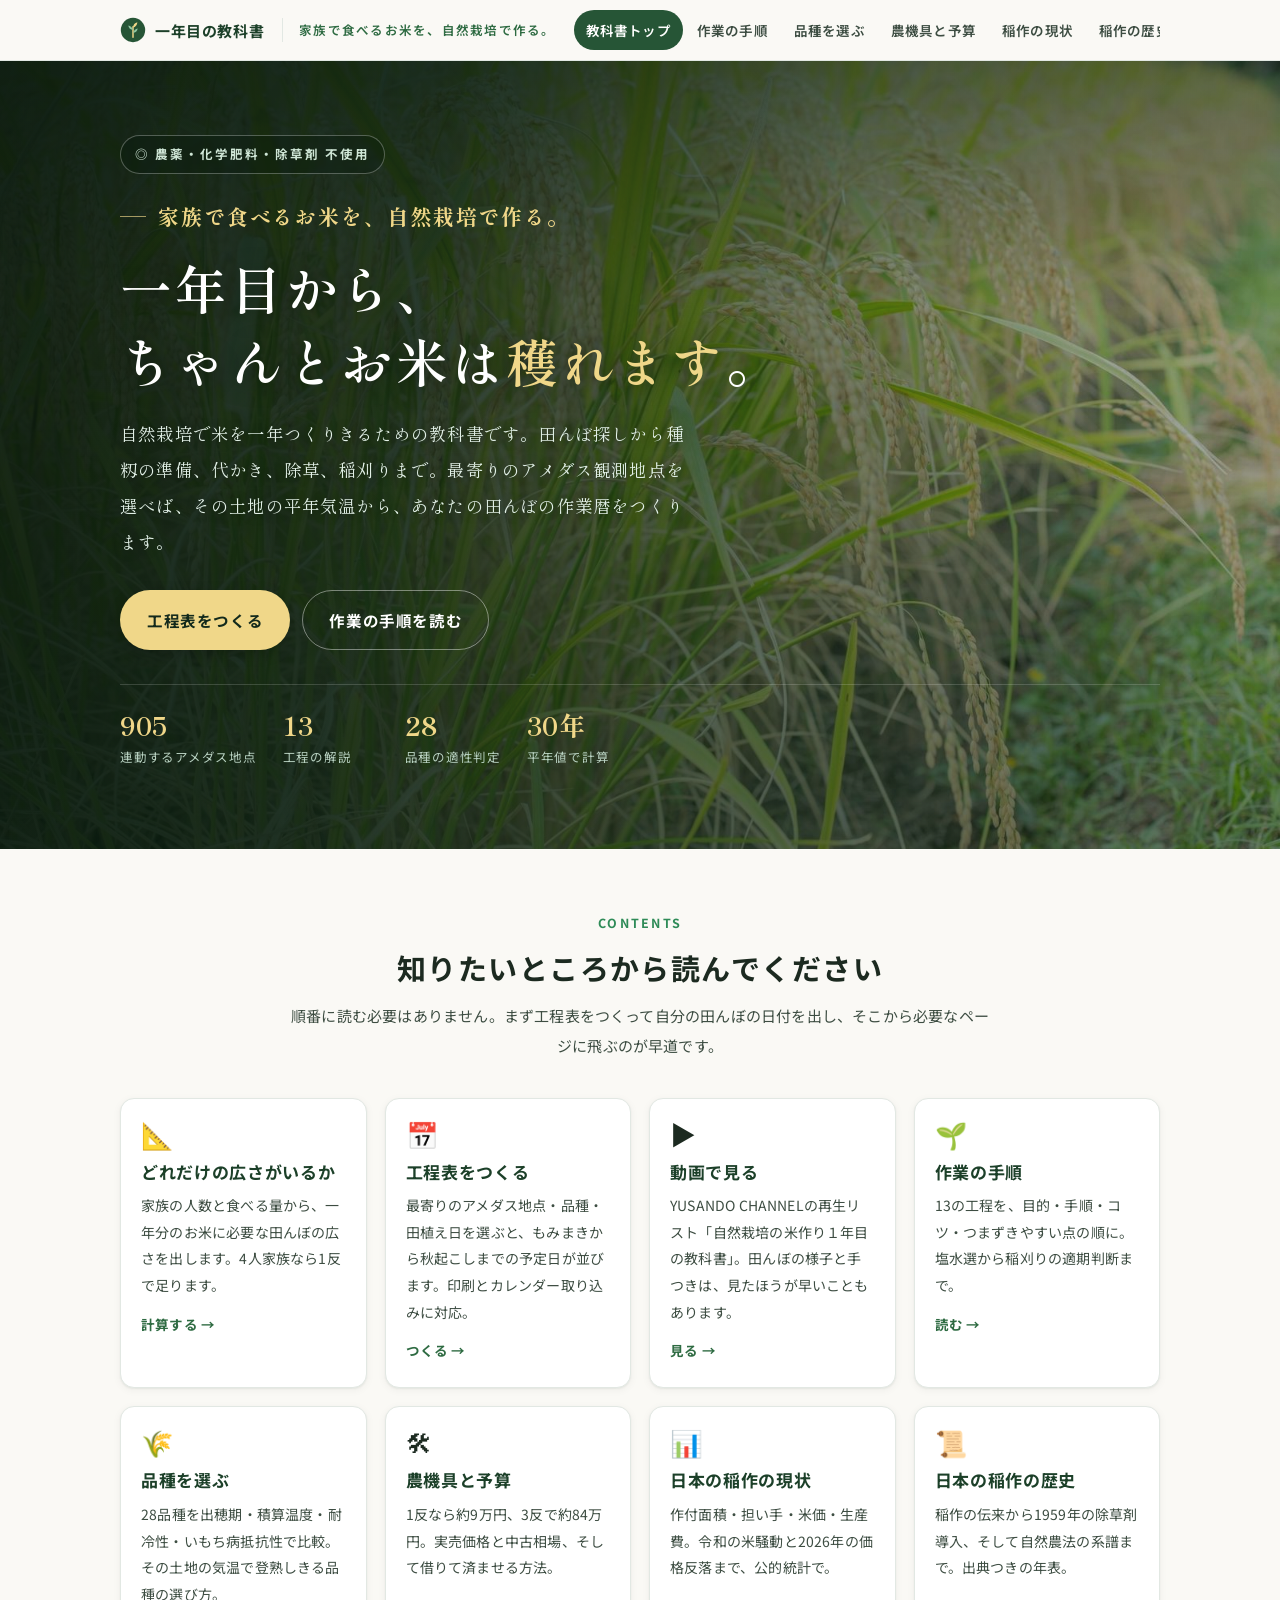
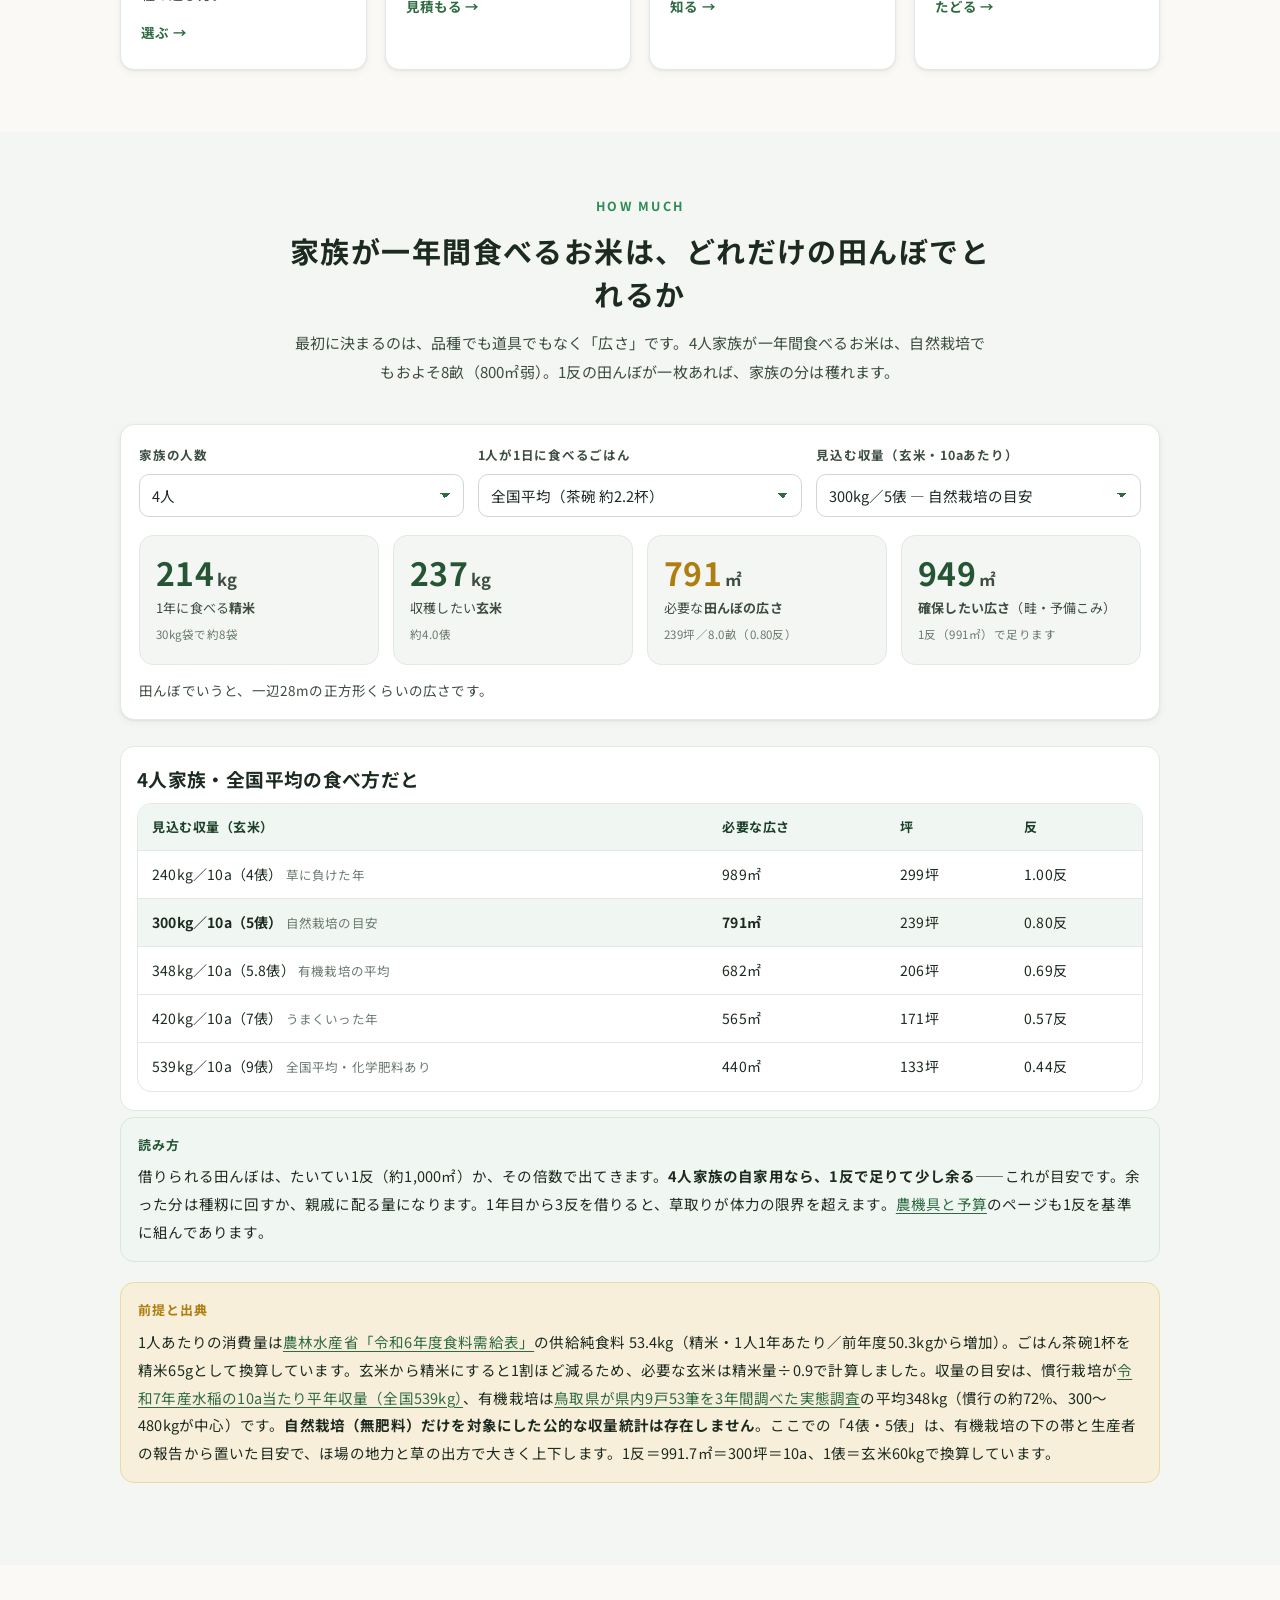
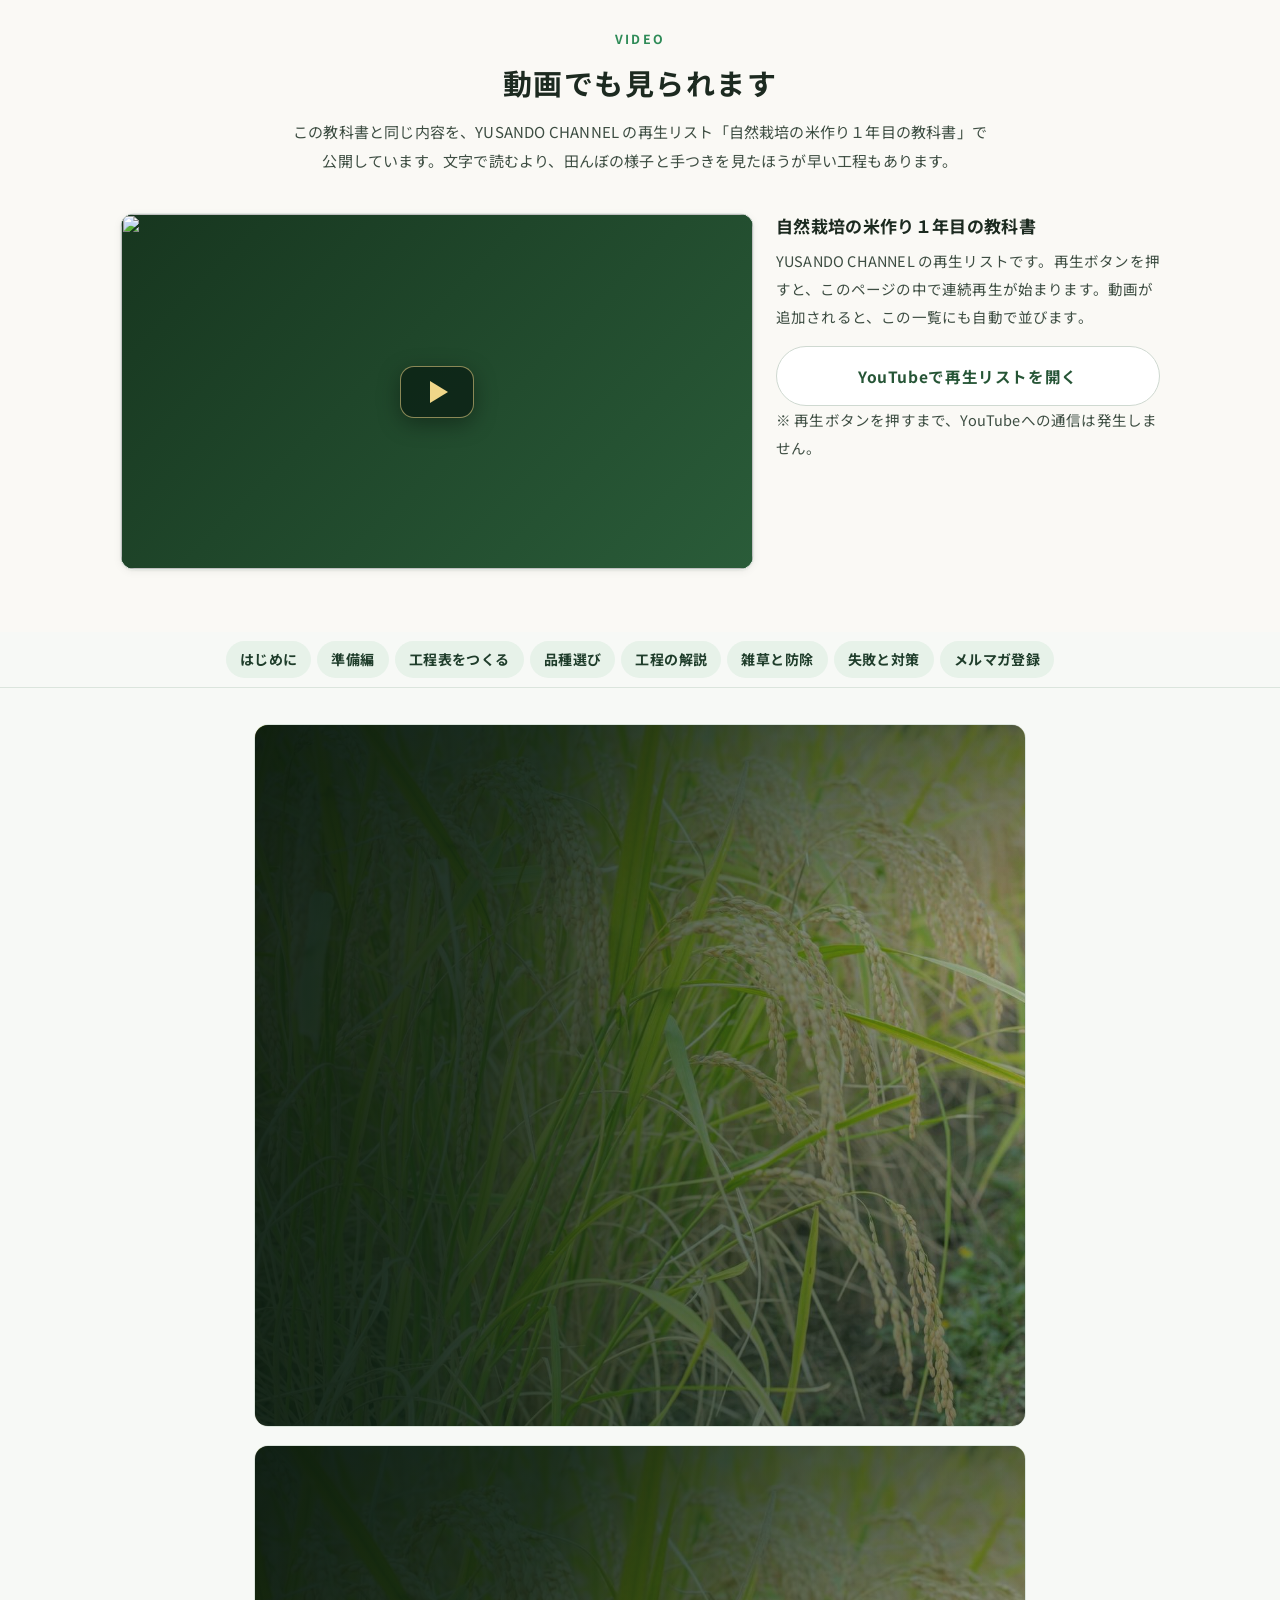
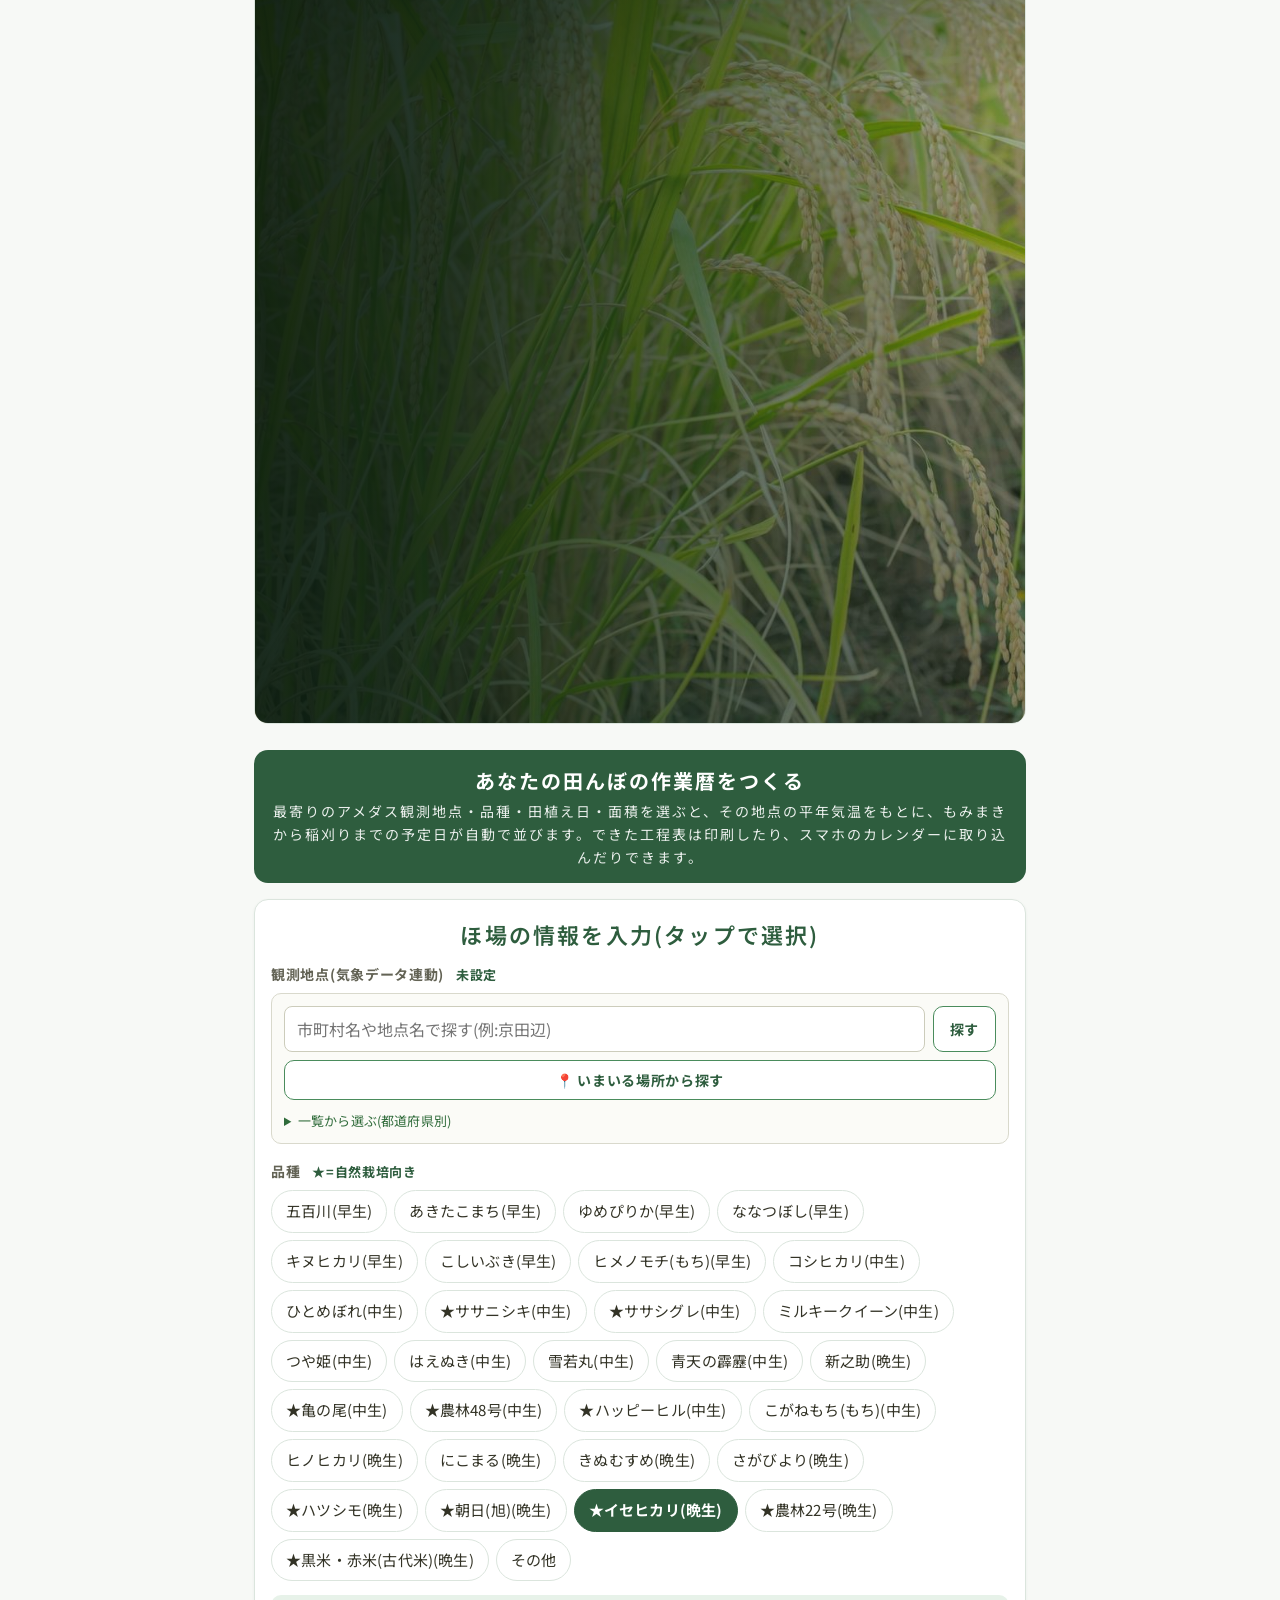
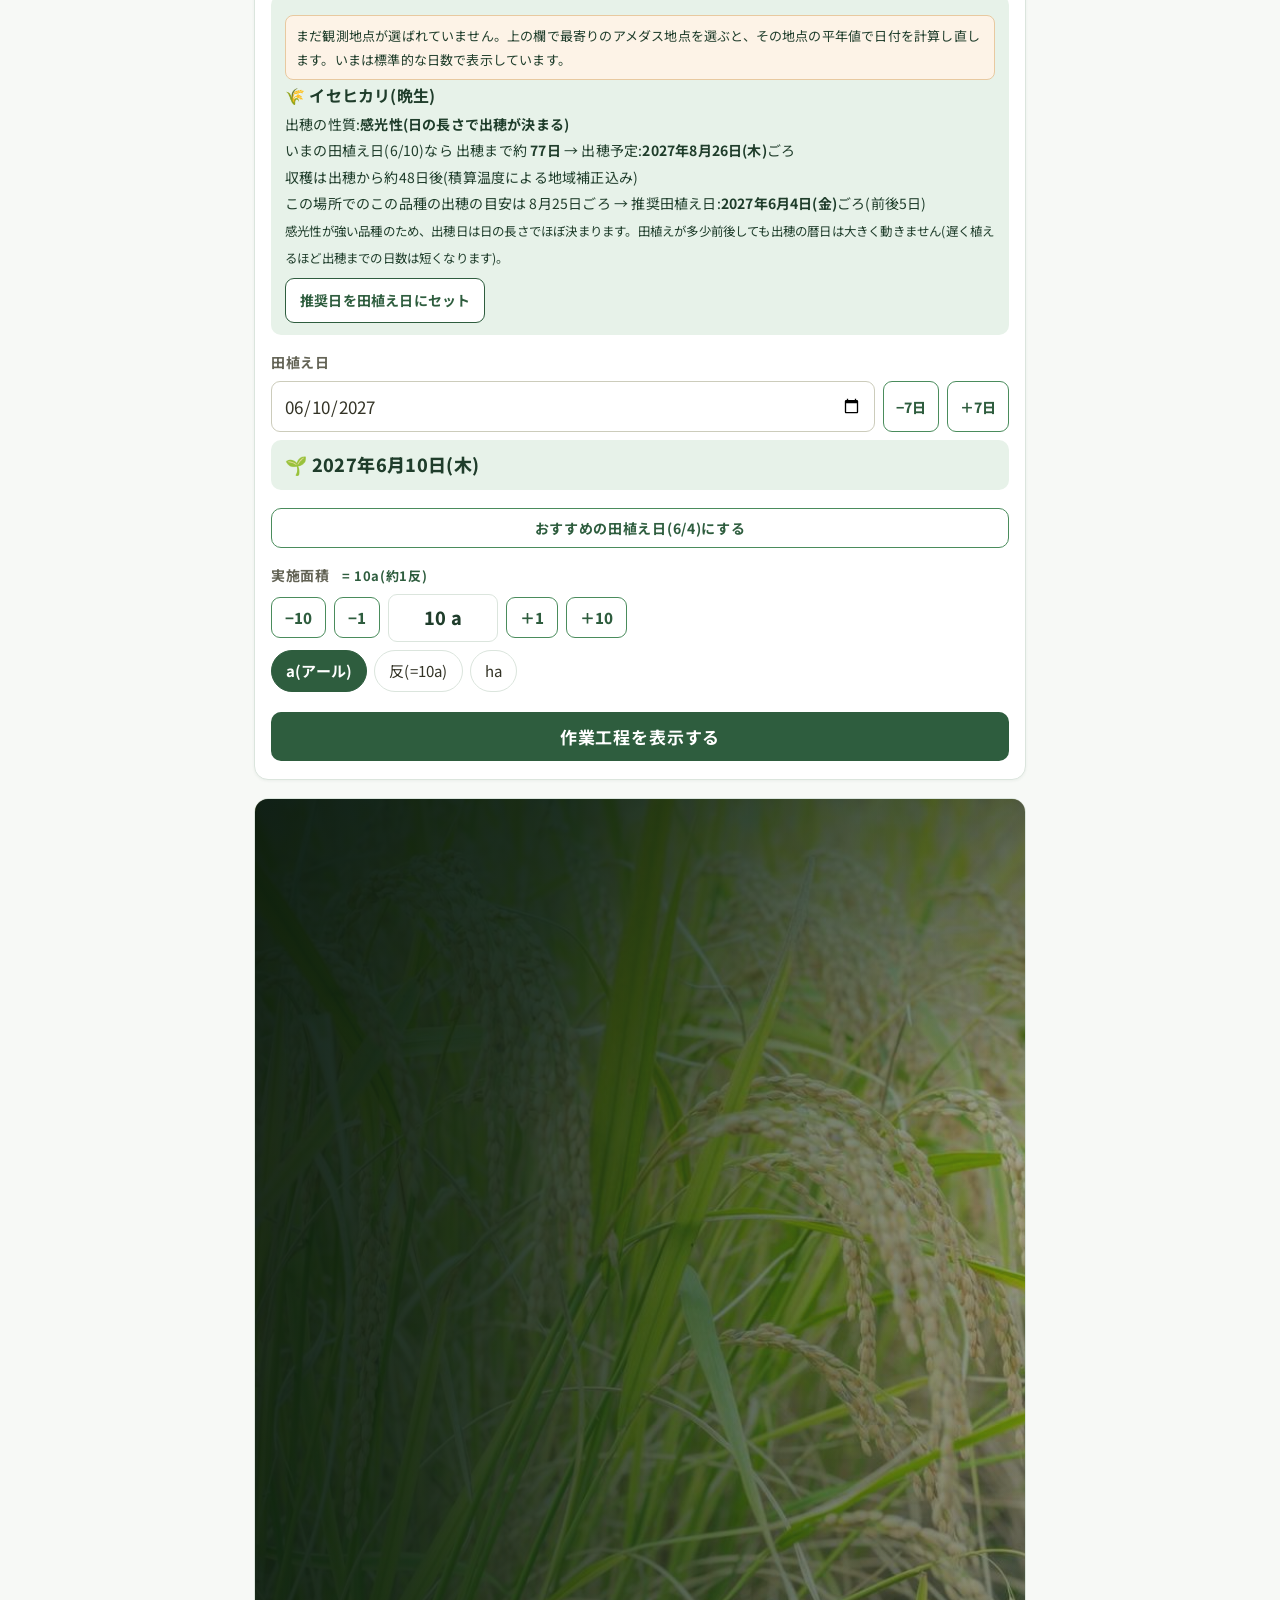
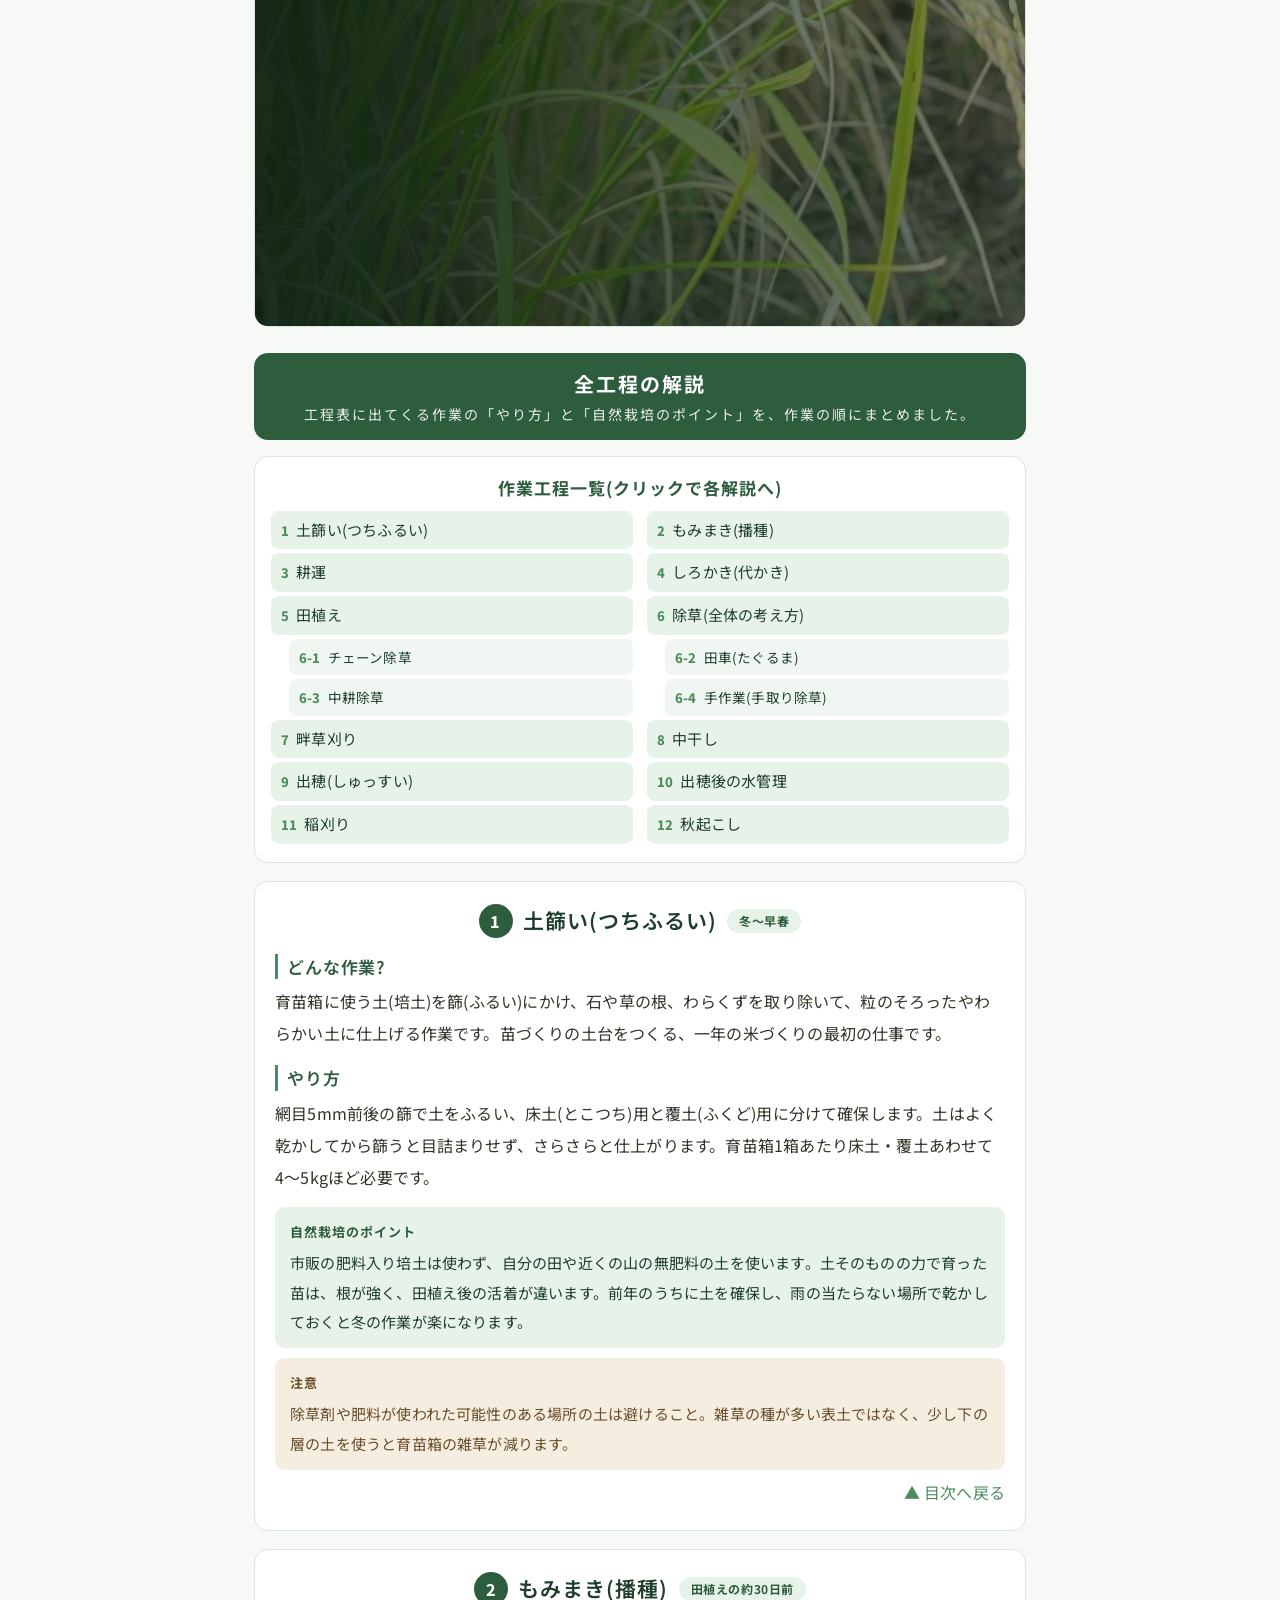
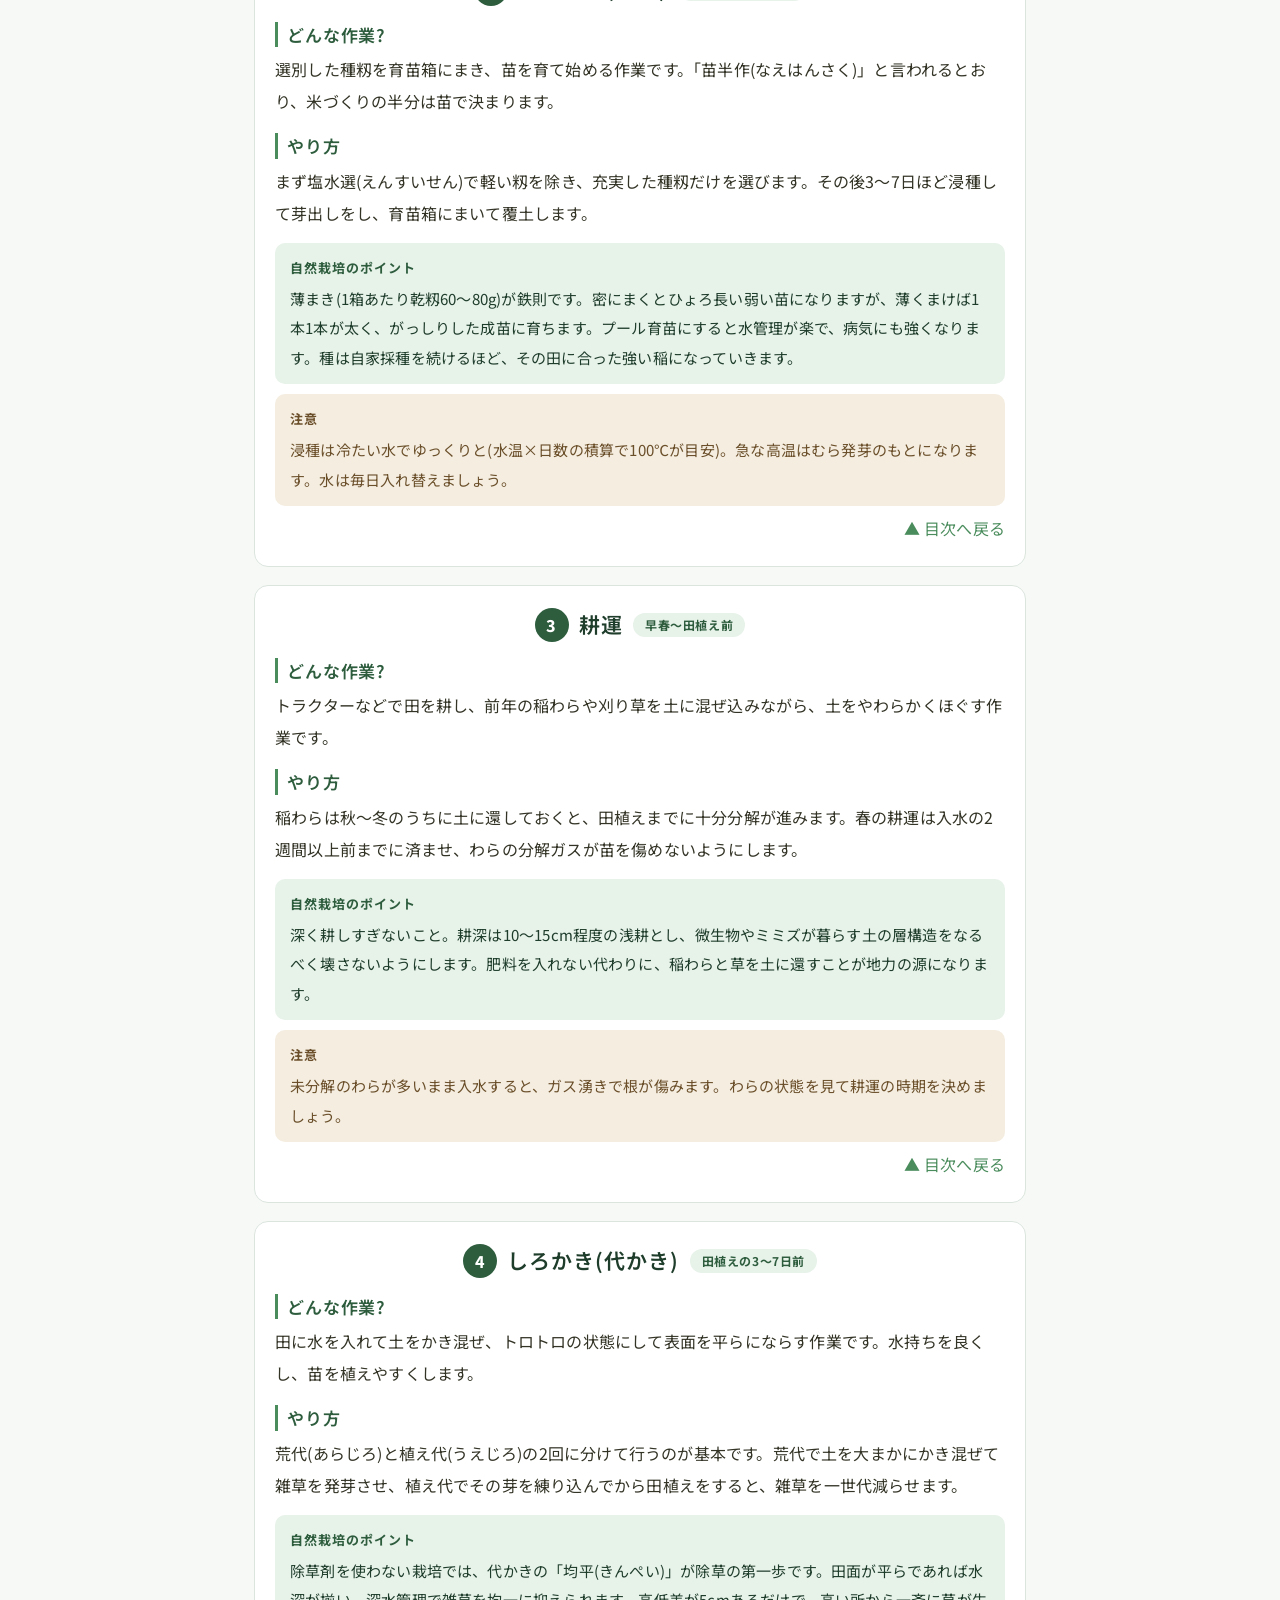
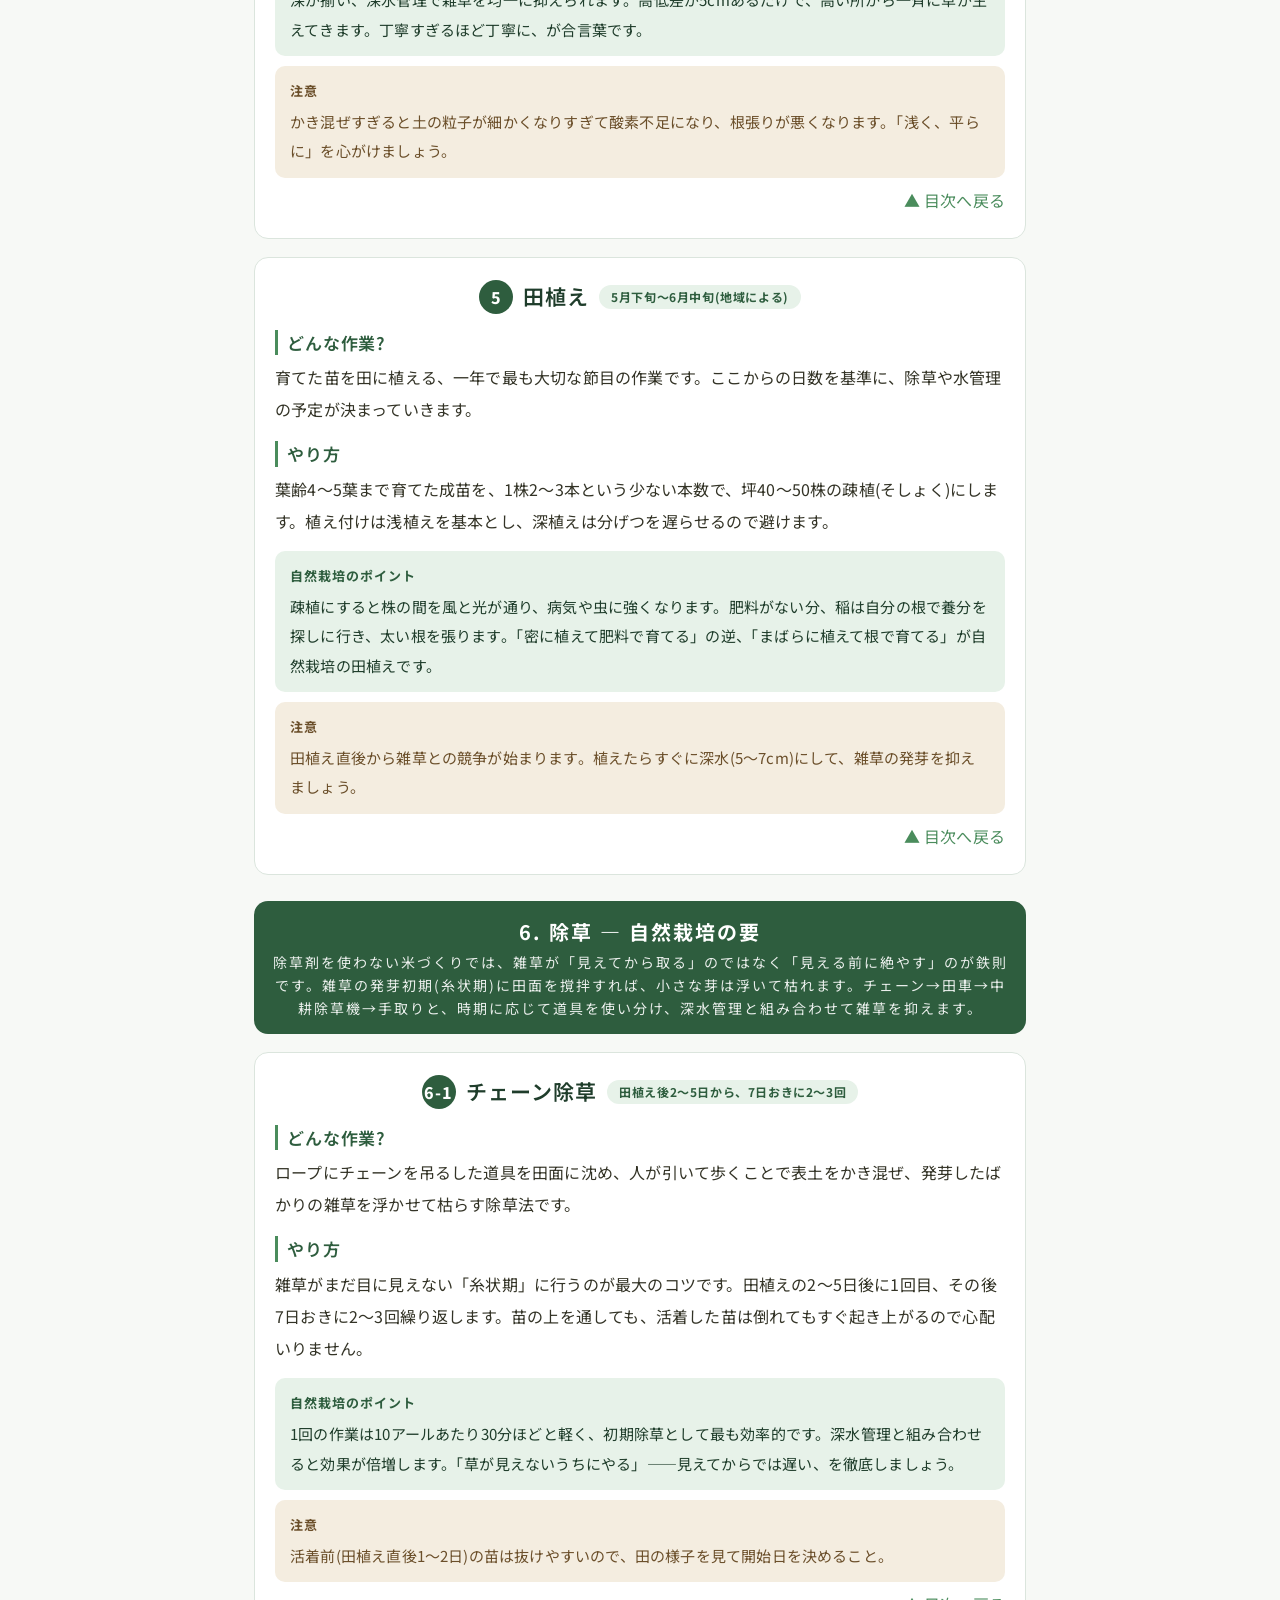
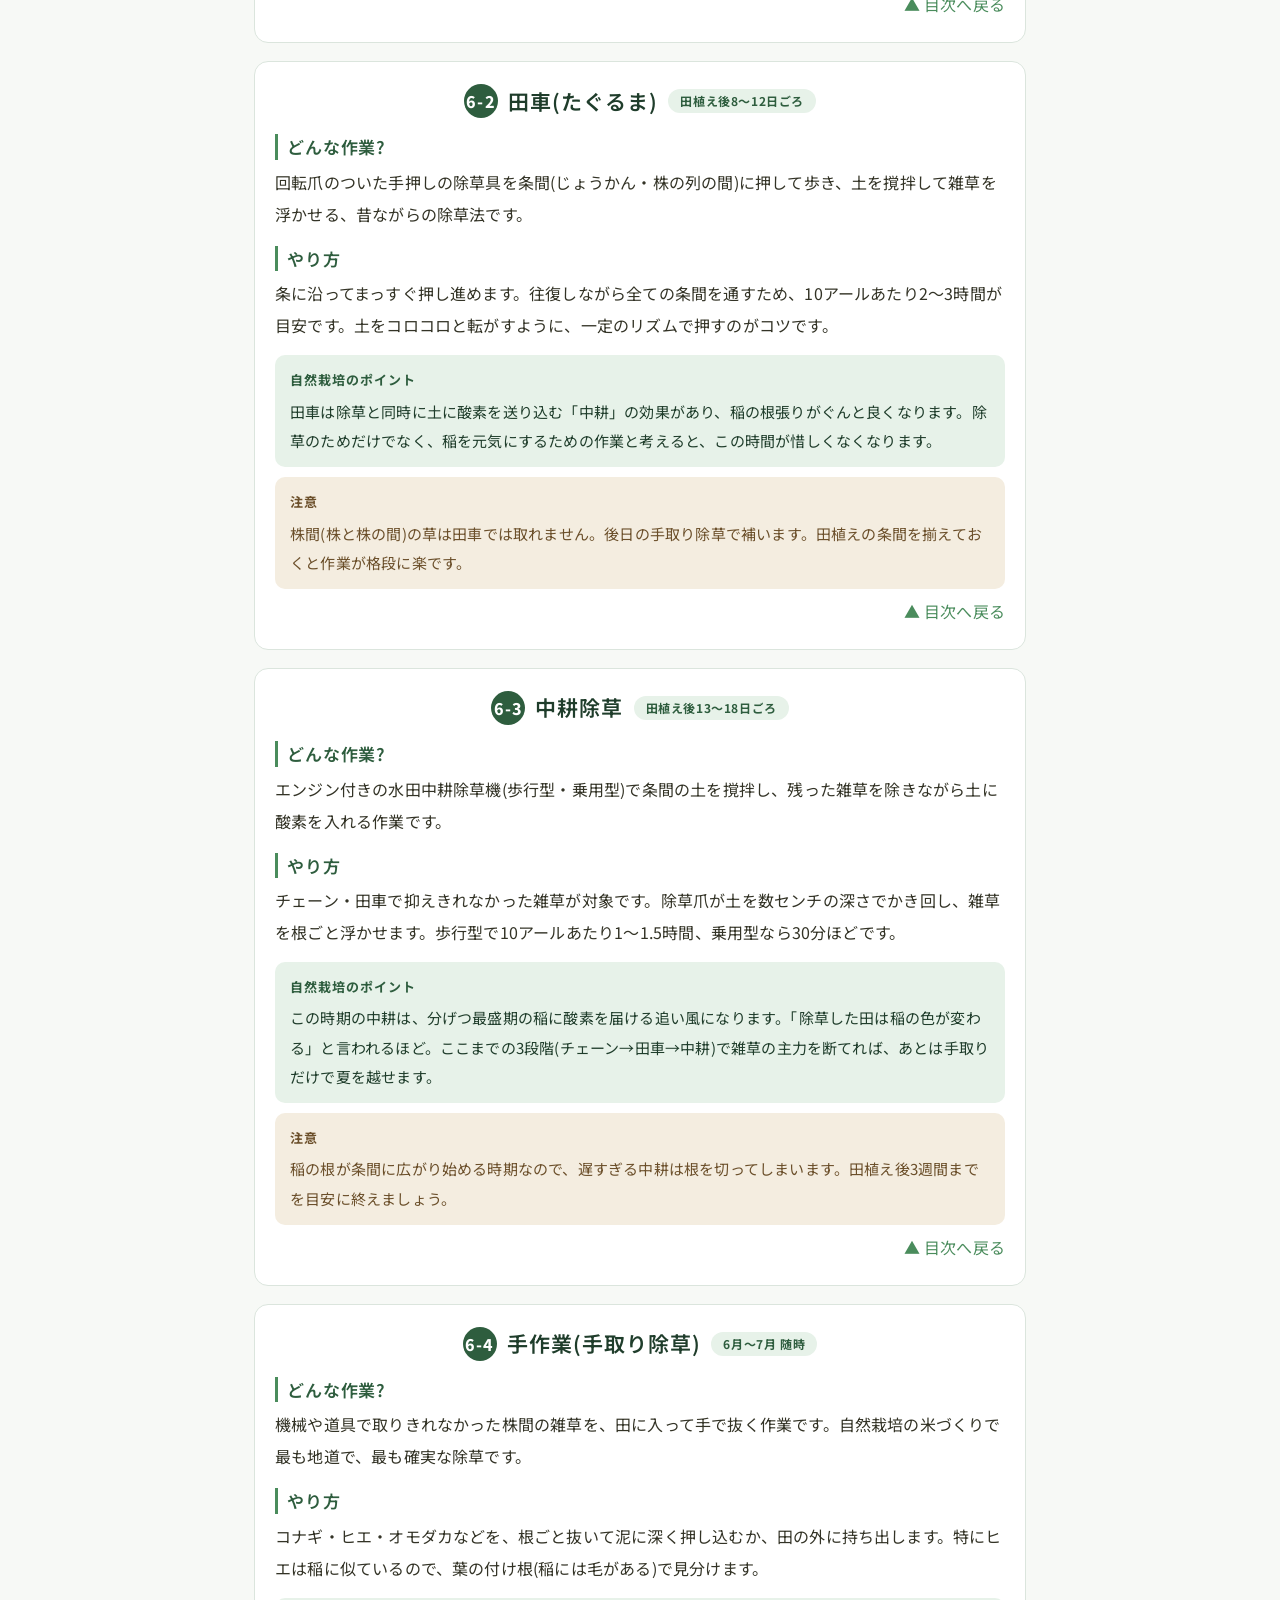
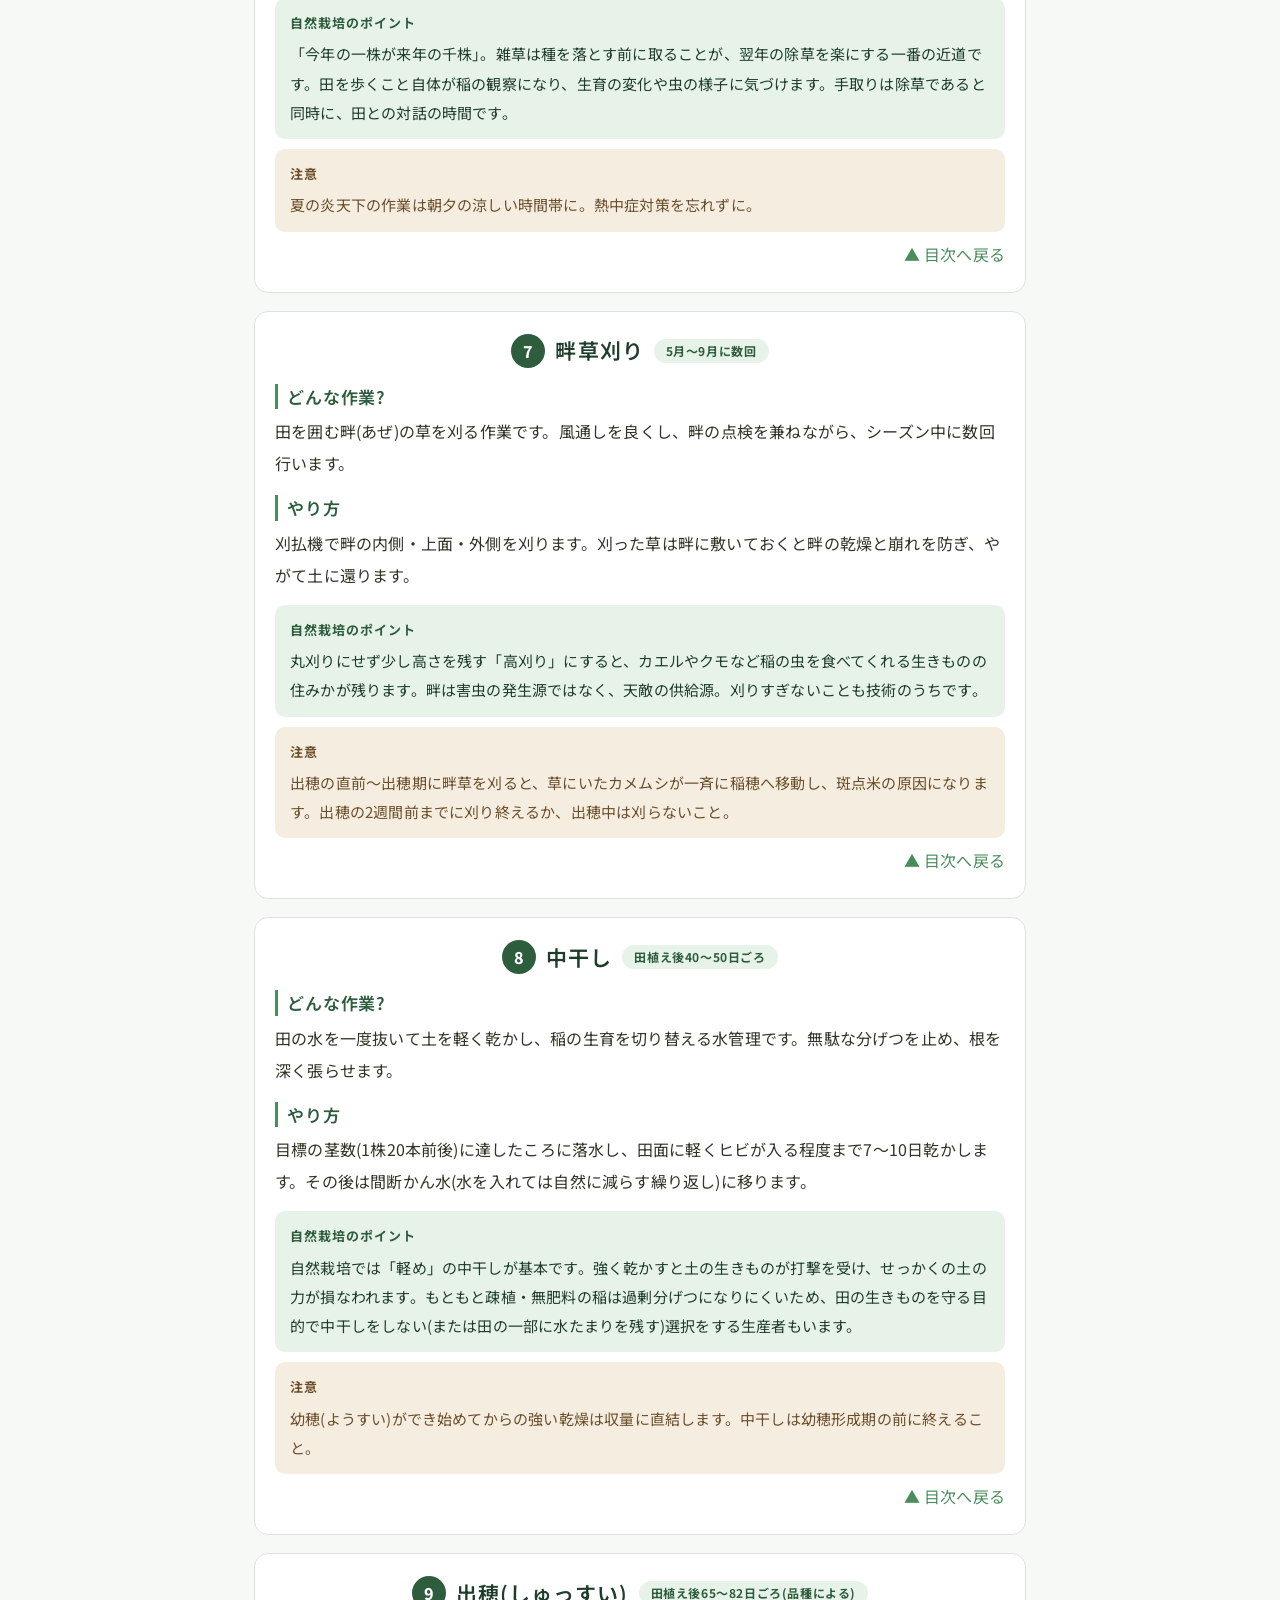
==== commit 8c76b374: "Add files via upload" ====
--- a/index.html
+++ b/index.html
@@ -4,58 +4,38 @@
 <meta charset="utf-8">
 <meta name="viewport" content="width=device-width,initial-scale=1">
 <title>自然栽培の米作り 一年目の教科書｜株式会社悠三堂</title>
-<meta name="description" content="自然栽培(無農薬・無肥料)で米を一年つくりきるための教科書。最寄りのアメダス観測地点を選ぶと、過去5年の実測気温から田植え・出穂・稲刈りの予定日と、その土地に向く品種を自動で計算します。">
+<meta name="description" content="家族で食べるお米を、自然栽培で作る。無農薬・無肥料で米を一年つくりきるための教科書。最寄りのアメダス観測地点を選ぶと、気象庁の平年値から田植え・出穂・稲刈りの予定日と、その土地に向く品種を自動で計算します。">
 <meta property="og:type" content="article">
 <meta property="og:url" content="https://yusandonatural.github.io/inasaku/">
 <meta property="og:title" content="自然栽培の米作り 一年目の教科書">
-<meta property="og:description" content="最寄りのアメダス観測地点の実測気温から、あなたの田んぼの作業暦をつくります。">
+<meta property="og:description" content="家族で食べるお米を、自然栽培で作る。最寄りのアメダス観測地点の平年気温から、あなたの田んぼの作業暦をつくります。">
 <meta property="og:site_name" content="株式会社悠三堂">
 <meta name="twitter:card" content="summary_large_image">
 <link rel="canonical" href="https://yusandonatural.github.io/inasaku/">
+<link rel="preconnect" href="https://fonts.googleapis.com">
+<link rel="preconnect" href="https://fonts.gstatic.com" crossorigin>
+<link rel="stylesheet" href="https://fonts.googleapis.com/css2?family=Shippori+Mincho:wght@400;600;700&display=swap">
 <link rel="stylesheet" href="assets/site.css">
 </head>
 <body>
-<header class="topbar"><div class="topbar-in"><a class="brand" href="index.html"><svg class="mark" viewBox="0 0 32 32" aria-hidden="true"><circle cx="16" cy="16" r="15" fill="#265536"/><path d="M16 25V12" stroke="#f0d789" stroke-width="1.8" stroke-linecap="round"/><path d="M16 13c0-3.4 2.3-6 5.4-6.6C21.1 9.9 19 12.4 16 13Z" fill="#f0d789"/><path d="M16 16c-3 0-5.3-2.3-5.8-5.4C13 11.2 15.2 13.2 16 16Z" fill="#8fc7a3"/><path d="M16 19.5c3 0 5.3-2.3 5.8-5.4-2.8.6-5 2.6-5.8 5.4Z" fill="#8fc7a3"/></svg><span class="txt">一年目の教科書</span></a><nav class="navlinks" aria-label="サイト内"><a href="index.html" aria-current="page">教科書トップ</a><a href="sagyou.html">作業の手順</a><a href="hinshu.html">品種を選ぶ</a><a href="nouki.html">農機具と予算</a><a href="genjou.html">稲作の現状</a><a href="rekishi.html">稲作の歴史</a></nav></div></header>
+<header class="topbar"><div class="topbar-in"><a class="brand" href="index.html"><svg class="mark" viewBox="0 0 32 32" aria-hidden="true"><circle cx="16" cy="16" r="15" fill="#265536"/><path d="M16 25V12" stroke="#f0d789" stroke-width="1.8" stroke-linecap="round"/><path d="M16 13c0-3.4 2.3-6 5.4-6.6C21.1 9.9 19 12.4 16 13Z" fill="#f0d789"/><path d="M16 16c-3 0-5.3-2.3-5.8-5.4C13 11.2 15.2 13.2 16 16Z" fill="#8fc7a3"/><path d="M16 19.5c3 0 5.3-2.3 5.8-5.4-2.8.6-5 2.6-5.8 5.4Z" fill="#8fc7a3"/></svg><span class="txt">一年目の教科書</span></a><span class="bar-tag">家族で食べるお米を、自然栽培で作る。</span><nav class="navlinks" aria-label="サイト内"><a href="index.html" aria-current="page">教科書トップ</a><a href="sagyou.html">作業の手順</a><a href="hinshu.html">品種を選ぶ</a><a href="nouki.html">農機具と予算</a><a href="genjou.html">稲作の現状</a><a href="rekishi.html">稲作の歴史</a></nav></div></header>
 <section class="hero">
 <div class="hero-in">
 <div class="eyebrow">◎ 農薬・化学肥料・除草剤 不使用</div>
+<p class="tagline">家族で食べるお米を、自然栽培で作る。</p>
 <h1>一年目から、<br>ちゃんとお米は<span class="accent">穫れます</span>。</h1>
-<p class="sub">自然栽培で米を一年つくりきるための教科書です。田んぼ探しから種籾の準備、代かき、除草、稲刈りまで。最寄りのアメダス観測地点を選べば、その土地の実測気温から、あなたの田んぼの作業暦をつくります。</p>
+<p class="sub">自然栽培で米を一年つくりきるための教科書です。田んぼ探しから種籾の準備、代かき、除草、稲刈りまで。最寄りのアメダス観測地点を選べば、その土地の平年気温から、あなたの田んぼの作業暦をつくります。</p>
 <div class="hero-cta">
 <a class="btn btn-p" href="#tool">工程表をつくる</a>
 <a class="btn btn-g" href="sagyou.html">作業の手順を読む</a>
 </div>
 <div class="hero-stats">
-<div><b>916</b><span>連動するアメダス地点</span></div>
+<div><b>905</b><span>連動するアメダス地点</span></div>
 <div><b>13</b><span>工程の解説</span></div>
 <div><b>28</b><span>品種の適性判定</span></div>
-<div><b>5年</b><span>実測気温で計算</span></div>
-</div>
-</div>
-<svg class="hero-art" viewBox="0 0 1440 300" preserveAspectRatio="xMidYMax slice" aria-hidden="true" focusable="false">
-<defs>
-<linearGradient id="t1" x1="0" y1="0" x2="0" y2="1"><stop offset="0" stop-color="#3f7a52"/><stop offset="1" stop-color="#356847"/></linearGradient>
-<linearGradient id="t2" x1="0" y1="0" x2="0" y2="1"><stop offset="0" stop-color="#2f6644"/><stop offset="1" stop-color="#28563a"/></linearGradient>
-<linearGradient id="t3" x1="0" y1="0" x2="0" y2="1"><stop offset="0" stop-color="#245034"/><stop offset="1" stop-color="#1b3e28"/></linearGradient>
-<linearGradient id="t4" x1="0" y1="0" x2="0" y2="1"><stop offset="0" stop-color="#17361f"/><stop offset="1" stop-color="#0e2716"/></linearGradient>
-<linearGradient id="wat" x1="0" y1="0" x2="1" y2="0"><stop offset="0" stop-color="#f0d789" stop-opacity=".00"/><stop offset=".5" stop-color="#f0d789" stop-opacity=".34"/><stop offset="1" stop-color="#f0d789" stop-opacity=".00"/></linearGradient>
-</defs>
-<circle cx="1128" cy="70" r="46" fill="#f0d789" opacity=".92"/>
-<circle cx="1128" cy="70" r="86" fill="#f0d789" opacity=".10"/>
-<path d="M0 118 C210 92 372 130 566 122 C782 113 936 74 1140 88 C1268 97 1360 112 1440 108 L1440 300 L0 300Z" fill="url(#t1)"/>
-<path d="M0 122 C210 96 372 134 566 126 C782 117 936 78 1140 92 C1268 101 1360 116 1440 112" fill="none" stroke="url(#wat)" stroke-width="2.4"/>
-<path d="M0 166 C186 142 350 178 560 166 C784 153 950 122 1156 136 C1276 144 1364 158 1440 154 L1440 300 L0 300Z" fill="url(#t2)"/>
-<path d="M0 170 C186 146 350 182 560 170 C784 157 950 126 1156 140 C1276 148 1364 162 1440 158" fill="none" stroke="url(#wat)" stroke-width="2.2"/>
-<path d="M0 214 C168 194 344 226 552 212 C782 197 966 168 1172 182 C1288 190 1370 202 1440 198 L1440 300 L0 300Z" fill="url(#t3)"/>
-<path d="M0 218 C168 198 344 230 552 216 C782 201 966 172 1172 186 C1288 194 1370 206 1440 202" fill="none" stroke="url(#wat)" stroke-width="1.8"/>
-<path d="M0 262 C150 246 348 272 546 260 C778 246 980 218 1188 230 C1298 236 1374 246 1440 242 L1440 300 L0 300Z" fill="url(#t4)"/>
-<g stroke="#f0d789" stroke-width="1.5" stroke-linecap="round" opacity=".5" fill="none">
-<path d="M92 300v-42"/><path d="M92 268c-9-6-13-15-13-24 8 3 13 12 13 24Z" fill="#f0d789" stroke="none" opacity=".55"/>
-<path d="M92 278c9-6 13-16 13-25-8 3-13 13-13 25Z" fill="#f0d789" stroke="none" opacity=".55"/>
-<path d="M126 300v-32"/><path d="M126 276c-7-5-10-12-10-19 6 2 10 9 10 19Z" fill="#f0d789" stroke="none" opacity=".45"/>
-<path d="M1338 300v-38"/><path d="M1338 272c8-5 12-14 12-22-7 3-12 11-12 22Z" fill="#f0d789" stroke="none" opacity=".45"/>
-</g>
-</svg>
+<div><b>30年</b><span>平年値で計算</span></div>
+</div>
+</div>
 </section>
 
 <section class="band"><div class="wrap">
@@ -65,7 +45,9 @@
 <p>順番に読む必要はありません。まず工程表をつくって自分の田んぼの日付を出し、そこから必要なページに飛ぶのが早道です。</p>
 </div>
 <div class="grid g3">
+<a class="card" href="#ryou"><span class="ico">📐</span><h3>どれだけの広さがいるか</h3><p>家族の人数と食べる量から、一年分のお米に必要な田んぼの広さを出します。4人家族なら1反で足ります。</p><span class="more">計算する →</span></a>
 <a class="card" href="#tool"><span class="ico">📅</span><h3>工程表をつくる</h3><p>最寄りのアメダス地点・品種・田植え日を選ぶと、もみまきから秋起こしまでの予定日が並びます。印刷とカレンダー取り込みに対応。</p><span class="more">つくる →</span></a>
+<a class="card" href="#douga"><span class="ico">▶</span><h3>動画で見る</h3><p>YUSANDO CHANNELの再生リスト「自然栽培の米作り１年目の教科書」。田んぼの様子と手つきは、見たほうが早いこともあります。</p><span class="more">見る →</span></a>
 <a class="card" href="sagyou.html"><span class="ico">🌱</span><h3>作業の手順</h3><p>13の工程を、目的・手順・コツ・つまずきやすい点の順に。塩水選から稲刈りの適期判断まで。</p><span class="more">読む →</span></a>
 <a class="card" href="hinshu.html"><span class="ico">🌾</span><h3>品種を選ぶ</h3><p>28品種を出穂期・積算温度・耐冷性・いもち病抵抗性で比較。その土地の気温で登熟しきる品種の選び方。</p><span class="more">選ぶ →</span></a>
 <a class="card" href="nouki.html"><span class="ico">🛠</span><h3>農機具と予算</h3><p>1反なら約9万円、3反で約84万円。実売価格と中古相場、そして借りて済ませる方法。</p><span class="more">見積もる →</span></a>
@@ -73,6 +55,129 @@
 <a class="card" href="rekishi.html"><span class="ico">📜</span><h3>日本の稲作の歴史</h3><p>稲作の伝来から1959年の除草剤導入、そして自然農法の系譜まで。出典つきの年表。</p><span class="more">たどる →</span></a>
 </div>
 </div></section>
+
+<section class="band alt" id="ryou"><div class="wrap">
+<div class="sec-head">
+<div class="kicker">HOW MUCH</div>
+<h2>家族が一年間食べるお米は、どれだけの田んぼでとれるか</h2>
+<p>最初に決まるのは、品種でも道具でもなく「広さ」です。4人家族が一年間食べるお米は、自然栽培でもおよそ8畝（800㎡弱）。1反の田んぼが一枚あれば、家族の分は穫れます。</p>
+</div>
+
+<div class="calc">
+<div class="calc-row">
+<div>
+<label for="ry-p">家族の人数</label>
+<select id="ry-p"><option value="1">1人</option><option value="2">2人</option><option value="3">3人</option><option value="4" selected>4人</option><option value="5">5人</option><option value="6">6人</option><option value="8">8人</option></select>
+</div>
+<div>
+<label for="ry-e">1人が1日に食べるごはん</label>
+<select id="ry-e"><option value="53.4" selected>全国平均（茶碗 約2.2杯）</option><option value="23.7">茶碗1杯</option><option value="47.5">茶碗2杯</option><option value="71.2">茶碗3杯</option><option value="94.9">茶碗4杯</option></select>
+</div>
+<div>
+<label for="ry-y">見込む収量（玄米・10aあたり）</label>
+<select id="ry-y"><option value="240">240kg／4俵 — 草に負けた年</option><option value="300" selected>300kg／5俵 — 自然栽培の目安</option><option value="348">348kg／5.8俵 — 有機栽培の平均</option><option value="420">420kg／7俵 — うまくいった年</option><option value="539">539kg／9俵 — 全国平均（化学肥料あり）</option></select>
+</div>
+</div>
+
+<div class="tiles" id="ry-out">
+<div class="tile"><div class="n" id="ry-h">214<span class="u">kg</span></div><div class="l">1年に食べる<b>精米</b></div><div class="y" id="ry-h2">30kg袋で約8袋</div></div>
+<div class="tile"><div class="n" id="ry-g">237<span class="u">kg</span></div><div class="l">収穫したい<b>玄米</b></div><div class="y" id="ry-g2">約4.0俵</div></div>
+<div class="tile gold"><div class="n" id="ry-a">791<span class="u">㎡</span></div><div class="l">必要な<b>田んぼの広さ</b></div><div class="y" id="ry-a2">239坪／8.0畝（0.80反）</div></div>
+<div class="tile"><div class="n" id="ry-b">949<span class="u">㎡</span></div><div class="l"><b>確保したい広さ</b>（畦・予備こみ）</div><div class="y" id="ry-b2">1反（991㎡）で足ります</div></div>
+</div>
+<p class="calc-note" id="ry-note">田んぼでいうと、一辺28mの正方形くらいの一枚です。</p>
+</div>
+
+<div class="tiles" style="grid-template-columns:1fr;margin-top:26px">
+<div class="tile">
+<h3 style="margin:0 0 10px">4人家族・全国平均の食べ方だと</h3>
+<div class="tbl-wrap" style="margin:0">
+<table>
+<thead><tr><th>見込む収量（玄米）</th><th>必要な広さ</th><th>坪</th><th>反</th></tr></thead>
+<tbody>
+<tr><td>240kg／10a（4俵）<span class="sm"> 草に負けた年</span></td><td>989㎡</td><td>299坪</td><td>1.00反</td></tr>
+<tr style="background:var(--green-50)"><td><b>300kg／10a（5俵）</b><span class="sm"> 自然栽培の目安</span></td><td><b>791㎡</b></td><td>239坪</td><td>0.80反</td></tr>
+<tr><td>348kg／10a（5.8俵）<span class="sm"> 有機栽培の平均</span></td><td>682㎡</td><td>206坪</td><td>0.69反</td></tr>
+<tr><td>420kg／10a（7俵）<span class="sm"> うまくいった年</span></td><td>565㎡</td><td>171坪</td><td>0.57反</td></tr>
+<tr><td>539kg／10a（9俵）<span class="sm"> 全国平均・化学肥料あり</span></td><td>440㎡</td><td>133坪</td><td>0.44反</td></tr>
+</tbody>
+</table>
+</div>
+</div>
+</div>
+
+<div class="note">
+<b>読み方</b>
+借りられる田んぼは、たいてい1反（約1,000㎡）か、その倍数で出てきます。<b>4人家族の自家用なら、1反で足りて少し余る</b>——これが目安です。余った分は種籾に回すか、親戚に配る量になります。1年目から3反を借りると、草取りが体力の限界を超えます。<a href="nouki.html">農機具と予算</a>のページも1反を基準に組んであります。
+</div>
+
+<div class="tip">
+<b>前提と出典</b>
+1人あたりの消費量は<a href="https://www.maff.go.jp/j/press/kanbo/anpo/251010.html" target="_blank" rel="noopener">農林水産省「令和6年度食料需給表」</a>の供給純食料 53.4kg（精米・1人1年あたり／前年度50.3kgから増加）。ごはん茶碗1杯を精米65gとして換算しています。玄米から精米にすると1割ほど減るため、必要な玄米は精米量÷0.9で計算しました。収量の目安は、慣行栽培が<a href="https://www.maff.go.jp/j/press/tokei/seiryu/250411.html" target="_blank" rel="noopener">令和7年産水稲の10a当たり平年収量（全国539kg）</a>、有機栽培は<a href="https://www.pref.tottori.lg.jp/secure/1018348/2011-13.pdf" target="_blank" rel="noopener">鳥取県が県内9戸53筆を3年間調べた実態調査</a>の平均348kg（慣行の約72%、300〜480kgが中心）です。<b>自然栽培（無肥料）だけを対象にした公的な収量統計は存在しません</b>。ここでの「4俵・5俵」は、有機栽培の下の帯と生産者の報告から置いた目安で、ほ場の地力と草の出方で大きく上下します。1反＝991.7㎡＝300坪＝10a、1俵＝玄米60kgで換算しています。
+</div>
+
+<script>
+(function(){
+  var $=function(i){return document.getElementById(i);};
+  var P=$("ry-p"), E=$("ry-e"), Y=$("ry-y");
+  if(!P||!E||!Y) return;
+  var TSUBO=3.305785, TAN=991.7;
+  function n(v,d){return v.toLocaleString("ja-JP",{minimumFractionDigits:d===undefined?0:d,maximumFractionDigits:d===undefined?0:d});}
+  function calc(){
+    var p=+P.value, e=+E.value, y=+Y.value;
+    var hak=p*e;                 // 精米 kg/年
+    var gen=hak/0.9;             // 玄米 kg
+    var m2=gen/y*1000;           // 必要面積 ㎡
+    var buf=m2*1.2;              // 畦・不作の年をみた広さ
+    $("ry-h").innerHTML=n(hak,hak<100?1:0)+'<span class="u">kg</span>';
+    $("ry-h2").textContent="30kg袋で約"+n(Math.ceil(hak/30))+"袋";
+    $("ry-g").innerHTML=n(gen)+'<span class="u">kg</span>';
+    $("ry-g2").textContent="約"+n(gen/60,1)+"俵";
+    $("ry-a").innerHTML=n(m2)+'<span class="u">㎡</span>';
+    $("ry-a2").textContent=n(m2/TSUBO)+"坪／"+n(m2/TAN*10,1)+"畝（"+n(m2/TAN,2)+"反）";
+    $("ry-b").innerHTML=n(buf)+'<span class="u">㎡</span>';
+    $("ry-b2").textContent=buf<=TAN?"1反（991㎡）で足ります":"約"+n(buf/TAN,1)+"反ぶんです";
+    $("ry-note").textContent="田んぼでいうと、一辺"+n(Math.sqrt(m2))+"mの正方形くらいの広さです。";
+  }
+  P.addEventListener("change",calc); E.addEventListener("change",calc); Y.addEventListener("change",calc);
+  calc();
+})();
+</script>
+</div></section>
+
+<section class="band" id="douga"><div class="wrap">
+<div class="sec-head">
+<div class="kicker">VIDEO</div>
+<h2>動画でも見られます</h2>
+<p>この教科書と同じ内容を、YUSANDO CHANNEL の再生リスト「自然栽培の米作り１年目の教科書」で公開しています。文字で読むより、田んぼの様子と手つきを見たほうが早い工程もあります。</p>
+</div>
+<div class="videogrid">
+<button class="ytf" id="ytf" type="button" aria-label="再生リスト「自然栽培の米作り１年目の教科書」を再生する">
+<img src="https://i.ytimg.com/vi/HhwirjCvGoQ/maxresdefault.jpg" alt="" loading="lazy" width="1280" height="720" onerror="this.onerror=null;this.src='https://i.ytimg.com/vi/HhwirjCvGoQ/hqdefault.jpg';">
+<span class="play"></span>
+</button>
+<div class="videoside">
+<h3>自然栽培の米作り１年目の教科書</h3>
+<p>YUSANDO CHANNEL の再生リストです。再生ボタンを押すと、このページの中で連続再生が始まります。動画が追加されると、この一覧にも自動で並びます。</p>
+<a class="btn btn-o" href="https://www.youtube.com/playlist?list=PL0WeRF60IJDnxj_Zh5rPKQx-ST7RMdc0I" target="_blank" rel="noopener">YouTubeで再生リストを開く</a>
+<p class="calc-note">※ 再生ボタンを押すまで、YouTubeへの通信は発生しません。</p>
+</div>
+</div>
+</div></section>
+<script>
+(function(){
+  var f=document.getElementById("ytf"); if(!f) return;
+  f.addEventListener("click", function(){
+    var i=document.createElement("iframe");
+    i.src="https://www.youtube-nocookie.com/embed/videoseries?list=PL0WeRF60IJDnxj_Zh5rPKQx-ST7RMdc0I&autoplay=1&rel=0";
+    i.title="自然栽培の米作り１年目の教科書 — YUSANDO CHANNEL";
+    i.allow="accelerometer; autoplay; clipboard-write; encrypted-media; gyroscope; picture-in-picture; web-share";
+    i.setAttribute("allowfullscreen","");
+    i.setAttribute("referrerpolicy","strict-origin-when-cross-origin");
+    f.innerHTML=""; f.appendChild(i); f.disabled=true; f.style.cursor="default";
+  }, {once:true});
+})();
+</script>
 
 <div id="inasaku-kyokasho">
 <link href="https://fonts.googleapis.com/css2?family=Noto+Sans+JP:wght@400;500;600;700&display=swap" rel="stylesheet">
@@ -393,7 +498,7 @@
 </section>
 <!-- ============ 工程表ツール ============ -->
 <div class="grouphead secanchor" id="tool">あなたの田んぼの作業暦をつくる
-<small>最寄りのアメダス観測地点・品種・田植え日・面積を選ぶと、その地点の実測気温をもとに、もみまきから稲刈りまでの予定日が自動で並びます。できた工程表は印刷したり、スマホのカレンダーに取り込んだりできます。</small>
+<small>最寄りのアメダス観測地点・品種・田植え日・面積を選ぶと、その地点の平年気温をもとに、もみまきから稲刈りまでの予定日が自動で並びます。できた工程表は印刷したり、スマホのカレンダーに取り込んだりできます。</small>
 </div>
 <!-- 入力 -->
 <section class="card no-print" id="formCard">
@@ -457,8 +562,8 @@
 ※ 表示日数はあくまで目安です。各作業の「−日/＋日」ボタンで、ほ場の様子に合わせて微調整できます(日付は自動で再計算されます)。<br>
 ※ 除草は雑草が見えてからでは遅く、<b>発芽初期(糸状期)</b>に行うのが自然栽培の要です。チェーン除草は7日おきに2〜3回繰り返すと効果が高まります。<br>
 ※ 出穂・収穫日は品種・気象条件により前後します。収穫適期は出穂後の積算気温(日平均気温の積算)が目安で、早生950〜1,000℃・中生1,000〜1,050℃・晩生1,050〜1,100℃(籾の黄化率85〜90%)とされています。<br>
-※ 観測地点を選ぶと、その地点の過去5年の日平均気温の実測値から、田植え適期・出穂・収穫の日付を計算し直します。気象データが取得できない場合は都道府県別の標準カレンダーで表示します。<br>
-※ 地点データ:気象庁「地点データ」/ 気温データ:<a href="https://open-meteo.com/" target="_blank" rel="noopener">Open-Meteo</a>(ERA5再解析、観測地点の緯度経度・標高で取得)。いずれも実測の目安であり、ほ場の観察を優先してください。
+※ 観測地点を選ぶと、その地点の日別平年値(1991〜2020年の30年平均)から、田植え適期・出穂・収穫の日付を計算し直します。平年値が読み込めない場合は都道府県別の標準カレンダーで表示します。<br>
+※ 地点データ・気温・降水量とも<a href="https://www.data.jma.go.jp/stats/data/mdrr/normal/" target="_blank" rel="noopener">気象庁「アメダス日別平年値(1991〜2020年)」</a>。30年の平均であり、その年の実際の気温は前後します。ほ場の観察を優先してください。
 </p>
 </section>
 <!-- ============ 品種選び ============ -->
@@ -861,8 +966,8 @@
 const p = blk.slice(0,i);
 o[p] = blk.slice(i+1).split(";").map(function(s){
 const a = s.split(",");
-return {name:a[0], lat:+a[1], lon:+a[2], alt:+a[3], area:p};
-}).filter(function(s){ return s.name && !isNaN(s.lat) && !isNaN(s.lon); });
+return {name:a[0], lat:+a[1], lon:+a[2], alt:+a[3], no:a[4], area:p};
+}).filter(function(s){ return s.name && s.no && !isNaN(s.lat) && !isNaN(s.lon); });
 });
 STN = o;
 STN_ALL = Object.keys(o).reduce(function(acc,k){ return acc.concat(o[k]); }, []);
@@ -961,7 +1066,7 @@
 /* 出穂後の登熟積算気温(日平均気温の単純積算)の目安値
    早生950〜1000 / 中生1000〜1050 / 晩生1050〜1100℃(籾黄化率85〜90%) を中央値で採用 */
 const WX = {stn:null, dist:null, status:"idle", clim:null, years:null, msg:"", nYears:0};
-function wxSpan(){ const e = now.getFullYear()-1; return [e-4, e]; }
+function wxSpan(){ return [1991, 2020]; }   /* 気象庁の平年値の統計期間 */
 function mdOf(d){ const p=function(n){return String(n).padStart(2,"0");}; return p(d.getMonth()+1)+"-"+p(d.getDate()); }
 function tAt(d, map){
 const m = map || WX.clim; if(!m) return null;
@@ -1103,23 +1208,21 @@
 if(!info) return;
 if(WX.status==="idle"){ badge.textContent="未設定"; info.innerHTML = WX.msg ? '<span class="wxerr">'+WX.msg+'</span>' : ""; return; }
 const s=WX.stn, head='<b class="wt">📡 '+s.name+'(' + areaLabel(s.area) + ') 標高'+s.alt+'m</b>'+(WX.dist!=null?' <span class="wxyr">現在地から約'+Math.round(WX.dist)+'km</span>':'')+'<br>';
-if(WX.status==="loading"){ badge.textContent="取得中…"; info.innerHTML = head+'<span class="wxyr">過去5年の気象データを取得しています…</span>'; return; }
+if(WX.status==="loading"){ badge.textContent="取得中…"; info.innerHTML = head+'<span class="wxyr">この地点の平年値を読み込んでいます…</span>'; return; }
 if(WX.status==="error"){ badge.textContent="取得できず"; info.innerHTML = head+'<span class="wxerr">'+WX.msg+'</span><br><span class="wxyr">気象データなしの標準カレンダー(都道府県別の目安)で計算します。</span>'; return; }
 badge.textContent="連動中";
 const sp=wxSpan();
 const p13=wxPlantStart(13), p15=wxPlantStart(15);
 let h='';
 h += head;
-h += '<span class="wxok">✓ '+sp[0]+'〜'+sp[1]+'年('+WX.nYears+'年分)の日平均気温を反映しています</span><br>';
+h += '<span class="wxok">✓ 気象庁の日別平年値('+sp[0]+'〜'+sp[1]+'年の30年平均)で計算しています</span><br>';
 if(p13) h += '苗が活着できる気温になる時期:日平均13℃以上=<b>'+(p13.getMonth()+1)+'/'+p13.getDate()+'</b>ごろ'+(p15?'／安全側の15℃以上=<b>'+(p15.getMonth()+1)+'/'+p15.getDate()+'</b>ごろ':'')+'<br><span class="wxyr">※これは「これより前に植えると活着しにくい」という下限の目安です。実際の田植え日は、出穂期から逆算した推奨日(下の品種欄)を優先してください。</span><br>';
 info.innerHTML = h;
 }
 async function wxLoad(stn, dist){
 WX.stn=stn; WX.dist=(dist==null?null:dist); WX.status="loading"; WX.clim=null; WX.years=null; WX.msg="";
 wxRender();
-const sp=wxSpan();
-const url = "https://archive-api.open-meteo.com/v1/archive?latitude="+stn.lat+"&longitude="+stn.lon+"&elevation="+stn.alt
-+ "&start_date="+sp[0]+"-01-01&end_date="+sp[1]+"-12-31&daily=temperature_2m_mean,precipitation_sum&timezone=Asia%2FTokyo";
+const url = "./climate/" + stn.no + ".json";
 try{
 const ctl = (typeof AbortController!=="undefined") ? new AbortController() : null;
 const to = ctl ? setTimeout(function(){ctl.abort();}, 20000) : null;
@@ -1127,26 +1230,27 @@
 if(to) clearTimeout(to);
 if(!res.ok) throw new Error("HTTP "+res.status);
 const j = await res.json();
-if(!j.daily || !j.daily.time) throw new Error("形式エラー");
-const T=j.daily.time, V=j.daily.temperature_2m_mean, P=j.daily.precipitation_sum||[];
-const byYear={}, sum={}, cnt={}, ys={}, rsum={}, rcnt={};
-for(let i=0;i<T.length;i++){
-const v=V[i], md=T[i].slice(5), y=T[i].slice(0,4);
-if(P[i]!=null){ rsum[md]=(rsum[md]||0)+P[i]; rcnt[md]=(rcnt[md]||0)+1; }
-if(v==null) continue;
-if(!byYear[y]) byYear[y]={};
-byYear[y][md]=v; ys[y]=1;
-sum[md]=(sum[md]||0)+v; cnt[md]=(cnt[md]||0)+1;
-}
-const clim={}; let n=0;
-for(const md in sum){ clim[md]=sum[md]/cnt[md]; n++; }
-if(n<330) throw new Error("取得できた日数が足りません");
-const rain={}; for(const md in rsum) rain[md]=rsum[md]/rcnt[md];
-WX.clim=clim; WX.rain=rain; WX.years=byYear; WX.nYears=Object.keys(ys).length; WX.status="ready";
+if(!j.t || j.t.length < 366) throw new Error("形式エラー");
+/* 気象庁の日別平年値。気温0.1℃・降水量0.1mmの整数が1/1から12/31(2/29を含む366日)並んでいる */
+const DIM=[31,29,31,30,31,30,31,31,30,31,30,31], pad=function(n){return String(n).padStart(2,"0");};
+const clim={}, rain={}; let i=0, n=0, rn=0;
+for(let m=0;m<12;m++){
+for(let d=1;d<=DIM[m];d++,i++){
+const md = pad(m+1)+"-"+pad(d);
+if(j.t[i]!=null){ clim[md]=j.t[i]/10; n++; }
+if(j.p && j.p[i]!=null){ rain[md]=j.p[i]/10; rn++; }
+}
+}
+if(n<330) throw new Error("平年値の日数が足りません");
+const shift=function(k){ const o={}; for(const md in clim) o[md]=clim[md]+k; return o; };
+WX.clim=clim; WX.rain=(rn>=300?rain:null);
+/* 平年値なので年ごとの実績はない。かわりに「平年より±1℃」の年を並べて幅を示す */
+WX.years={"暖":shift(1), "平":clim, "寒":shift(-1)};
+WX.nYears=30; WX.status="ready";
 WX.hw = null;
 }catch(e){
 WX.status="error";
-WX.msg = (e && e.name==="AbortError") ? "気象データの取得がタイムアウトしました。" : "気象データを取得できませんでした(オフラインまたは提供元の一時的な障害)。";
+WX.msg = (e && e.name==="AbortError") ? "平年値データの読み込みがタイムアウトしました。" : "この地点の平年値データを読み込めませんでした。";
 }
 wxRender();
 drawForm();
@@ -1210,19 +1314,19 @@
 function wxVarBlock(g){
 if(!g.wx){
 if(WX.status!=="ready") return '';
-if(g.wxFail==="ripen") return '<div class="wxwarn"><b>⚠ この組み合わせでは登熟しきらない可能性があります</b><br>'+WX.stn.name+'の実測気温では、この田植え日だと出穂が遅く、収穫までに必要な積算気温に届きませんでした。<b>もっと熟期の早い品種(早生)を選ぶ</b>か、<b>田植えを早める</b>ことをご検討ください。日付は標準カレンダーで表示しています。</div>';
-if(g.wxFail==="heading") return '<div class="wxwarn"><b>⚠ この田植え日では出穂まで到達しません</b><br>'+WX.stn.name+'の実測気温では、この田植え日から出穂に必要な積算温度に達しませんでした。田植えを早めるか、熟期の早い品種をご検討ください。日付は標準カレンダーで表示しています。</div>';
+if(g.wxFail==="ripen") return '<div class="wxwarn"><b>⚠ この組み合わせでは登熟しきらない可能性があります</b><br>'+WX.stn.name+'の平年値では、この田植え日だと出穂が遅く、収穫までに必要な積算気温に届きませんでした。<b>もっと熟期の早い品種(早生)を選ぶ</b>か、<b>田植えを早める</b>ことをご検討ください。日付は標準カレンダーで表示しています。</div>';
+if(g.wxFail==="heading") return '<div class="wxwarn"><b>⚠ この田植え日では出穂まで到達しません</b><br>'+WX.stn.name+'の平年値では、この田植え日から出穂に必要な積算温度に達しませんでした。田植えを早めるか、熟期の早い品種をご検討ください。日付は標準カレンダーで表示しています。</div>';
 return '';
 }
 const w=g.wx, sp=wxSpan();
 const hd=addDays(g.hDays), hv=addDays(g.hvDays);
-let s = '<br><span class="wxok">📡 '+WX.stn.name+'の実測気温(' + sp[0] + '〜' + sp[1] + '年)で補正済み</span><br>';
+let s = '<br><span class="wxok">📡 '+WX.stn.name+'の平年値(' + sp[0] + '〜' + sp[1] + '年)で補正済み</span><br>';
 s += '出穂予定 <b>'+(hd.getMonth()+1)+'/'+hd.getDate()+'</b> → 収穫予定 <b>'+(hv.getMonth()+1)+'/'+hv.getDate()+'</b>(出穂後'+g.ripen+'日・積算気温'+w.target+'℃到達)<br>';
 if(w.yrs && w.yrs.length>1){
 const hvs=w.yrs.map(function(x){return x.hv;});
 const mn=Math.min.apply(null,hvs), mx=Math.max.apply(null,hvs);
 const d1=addDays(mn), d2=addDays(mx);
-s += '<span class="wxyr">年ごとのばらつき: 収穫 '+(d1.getMonth()+1)+'/'+d1.getDate()+' 〜 '+(d2.getMonth()+1)+'/'+d2.getDate()+'('+w.yrs.length+'年の実績気温で再計算)</span><br>';
+s += '<span class="wxyr">気温が平年より1℃高い年・低い年で計算すると、収穫は '+(d1.getMonth()+1)+'/'+d1.getDate()+' 〜 '+(d2.getMonth()+1)+'/'+d2.getDate()+' の幅に動きます</span><br>';
 }
 if(w.hot){
 s += '<div class="wxwarn"><b>⚠ 高温登熟のおそれ</b><br>出穂後5〜24日の平均気温が'+w.meanRipen.toFixed(1)+'℃と高いため、登熟が早まります。刈取り目標を'+w.target+'℃に下げて計算しました。籾の黄化を早めから確認してください。</div>';
@@ -1252,7 +1356,7 @@
 const rain6 = rainSum(new Date(state.year,5,1), new Date(state.year,6,15));
 box.innerHTML = `<div class="fitwrap">
 <div class="fithead">📊 ${WX.stn.name}で ${state.month}/${state.day} に田植えするなら</div>
-<div class="fitsub">${fitOpen?"全品種":"自然栽培に向く品種(★)"}を、この地点の過去${WX.nYears}年の気温から出穂日を計算して並べています。<b>タップするとその品種で工程表をつくります。</b>この地点で登熟がいちばん良くなる出穂期は<b>${hw.from?`${hw.from.getMonth()+1}/${hw.from.getDate()}〜${hw.to.getMonth()+1}/${hw.to.getDate()}`:"—"}</b>${hw.safeLast?`、<b>${hw.safeLast.getMonth()+1}/${hw.safeLast.getDate()}</b>より遅い出穂は登熟が間に合わなくなる目安`:""}です。田植え日を変えると判定も変わります。${rain6!=null?`<br>梅雨どき(6/1〜7/15)の平年降水量は約${Math.round(rain6)}mm。`:""}</div>
+<div class="fitsub">${fitOpen?"全品種":"自然栽培に向く品種(★)"}を、この地点の平年値(1991〜2020年)から出穂日を計算して並べています。<b>タップするとその品種で工程表をつくります。</b>この地点で登熟がいちばん良くなる出穂期は<b>${hw.from?`${hw.from.getMonth()+1}/${hw.from.getDate()}〜${hw.to.getMonth()+1}/${hw.to.getDate()}`:"—"}</b>${hw.safeLast?`、<b>${hw.safeLast.getMonth()+1}/${hw.safeLast.getDate()}</b>より遅い出穂は登熟が間に合わなくなる目安`:""}です。田植え日を変えると判定も変わります。${rain6!=null?`<br>梅雨どき(6/1〜7/15)の平年降水量は約${Math.round(rain6)}mm。`:""}</div>
 ${shown.map(row).join("")}
 <span class="fitmore" id="fitMore">${fitOpen?`★自然栽培向きだけ表示する(${natList.length}品種)`:`すべての品種を見る(${list.length}品種)`}</span>
 <div class="fitnote">判定は<b>気温</b>が基準です。出穂後20日の平均が27℃を超えると白未熟粒が増え(農研機構・農水省)、出穂後40日の平均が21〜22℃を下回ると登熟が足りません(群馬県・青森県)。降水量は品種の適否を決める公的な基準が見当たらないため判定には使わず、穂発芽しやすい品種で収穫前の降雨が多いときだけ注意を出しています。公的な生育データのない在来種は熟期の代表値で計算しているので、目安としてご覧ください。</div>
@@ -1298,11 +1402,11 @@
 ? "感温性が強い品種のため、田植えが遅れるとその分だけ出穂もほぼ同じ日数遅れます。"
 : "温度と日長の両方の影響を受ける中間型で、田植えの遅れの一部が出穂の遅れに現れます。";
 $("varInfo").innerHTML =
-(WX.stn ? "" : `<div class="wxwarn">まだ観測地点が選ばれていません。上の欄で最寄りのアメダス地点を選ぶと、その地点の実測気温で日付を計算し直します。いまは標準的な日数で表示しています。</div>`) +
+(WX.stn ? "" : `<div class="wxwarn">まだ観測地点が選ばれていません。上の欄で最寄りのアメダス地点を選ぶと、その地点の平年値で日付を計算し直します。いまは標準的な日数で表示しています。</div>`) +
 `<b class="vt">🌾 ${vName}(${g.M.label})${WX.stn?` × ${WX.stn.name}(標高${WX.stn.alt}m)`:""}</b><br>` +
 `出穂の性質:<b>${g.M.senseLabel}</b><br>` +
 `いまの田植え日(${state.month}/${state.day})なら 出穂まで約 <b>${g.hDays}日</b> → 出穂予定:<b>${fmt(headingDate)}</b>ごろ<br>` +
-`収穫は出穂から約${g.ripen}日後${g.wx?`(観測地点の実測気温を積算して算出)`:`(積算温度による地域補正込み)`}<br>` +
+`収穫は出穂から約${g.ripen}日後${g.wx?`(観測地点の平年気温を積算して算出)`:`(積算温度による地域補正込み)`}<br>` +
 (g.wx && g.wx.hw
 ? `この地点で登熟がいちばん良くなる出穂期は <b>${g.wx.hw.from?`${g.wx.hw.from.getMonth()+1}/${g.wx.hw.from.getDate()}〜${g.wx.hw.to.getMonth()+1}/${g.wx.hw.to.getDate()}`:"—"}</b> → この品種の推奨田植え日:<b>${fmt(rec)}</b>ごろ(前後5日)<br>`
 : `この場所でのこの品種の出穂の目安は ${g.ideal.getMonth()+1}月${g.ideal.getDate()}日ごろ → 推奨田植え日:<b>${fmt(rec)}</b>ごろ(前後5日)<br>`) +
@@ -1477,7 +1581,7 @@
 note:"稲刈り作業の足場づくり。機械を入れる畔際や進入路を中心に刈っておくと、当日の作業がスムーズです。"},
 {key:"harvest",  name:"収穫(稲刈り)", offset:harvest, tag:"収穫", cls:"milestone",
 note: g.wx
-? `${WX.stn.name}の実測気温(過去${WX.nYears}年平均)では、出穂後${g.ripen}日で積算気温${g.wx.target}℃に到達します。籾の8〜9割が黄化した頃が適期。天日干し(はざ掛け)なら食味がさらに向上します。`
+? `${WX.stn.name}の平年値では、出穂後${g.ripen}日で積算気温${g.wx.target}℃に到達します。籾の8〜9割が黄化した頃が適期。天日干し(はざ掛け)なら食味がさらに向上します。`
 : "出穂後の積算温度 約1,000℃(40〜45日)、籾の8〜9割が黄化した頃が適期。天日干し(はざ掛け)なら食味がさらに向上します。"},
 {key:"kansou", name:"乾燥・籾すり", offset:harvest+3, tag:"収穫", cls:"",
 note:"収穫後は速やかに乾燥へ。水分15%前後が目安で、急激な高温乾燥は食味を落とすのでゆっくりと。籾すり後は低温・低湿で保存します。来年の種籾もここで取り分けておきましょう。"},
@@ -1521,7 +1625,7 @@
 const a = areaInA();
 $("summaryBox").innerHTML =
 `<strong>${WX.stn?`${WX.stn.name}(標高${WX.stn.alt}m)`:"観測地点なし"} / ${vName}(${MATURITY[mat].label})</strong> ・ 田植え日 ${fmt(baseDate())} ・ 面積 ${round1(a)}a(約${round1(a/10)}反)<br>
-<span style="font-size:.8rem">${WX.status==="ready"?`日程は${WX.stn.name}の過去${WX.nYears}年の実測気温から計算しています。`:"観測地点が未選択のため、標準的な日数で表示しています。"}</span>`;
+<span style="font-size:.8rem">${WX.status==="ready"?`日程は${WX.stn.name}の平年値(気象庁・1991〜2020年)から計算しています。`:"観測地点が未選択のため、標準的な日数で表示しています。"}</span>`;
 const per10 = a/10;
 $("workloadBox").innerHTML = `<b>📏 面積からの目安(${round1(a)}a)</b>
 種籾(乾籾):約${round1(per10*3)}〜${round1(per10*4)}kg(薄まき 3〜4kg/10a)/
@@ -1699,7 +1803,7 @@
 <div class="support-box">
 <h3>この教科書は無料で公開しています</h3>
 <p>取材・データ整備・ツールの開発と更新は、すべて自費でやっています。役に立ったと感じていただけたら、コーヒー一杯分から応援していただけると励みになります。いただいたぶんは、品種データの拡充とサーバー費用にあてます。</p>
-<a class="bmc" href="https://www.buymeacoffee.com/__BMC_ID__" target="_blank" rel="noopener noreferrer"><span>☕</span><span>コーヒーを一杯おごる</span></a>
+<a class="bmc" href="https://buymeacoffee.com/quietsheep" target="_blank" rel="noopener noreferrer"><span>☕</span><span>コーヒーを一杯おごる</span></a>
 <p class="support-note">Buy Me a Coffee のページへ移動します（別タブで開きます）。<br>もちろん、応援なしでもすべての内容をお使いいただけます。</p>
 </div>
 </div></section>
@@ -1707,6 +1811,7 @@
 <div class="foot-grid">
 <div>
 <h4>この教科書について</h4>
+<p class="foot-tag">家族で食べるお米を、自然栽培で作る。</p>
 <p style="margin:0">農薬・化学肥料・除草剤を使わない米づくりの道しるべ。一年目の方が、田んぼ探しから稲刈りまでを一人でやりきれることを目指してまとめています。</p>
 </div>
 <div>
--- a/assets/site.css
+++ b/assets/site.css
@@ -27,6 +27,7 @@
   --clay:#a8533a;
 
   --data:#2e8b57;
+  --mincho:"Shippori Mincho","Shippori Mincho B1","Noto Serif JP","Noto Serif CJK JP","Hiragino Mincho ProN","Yu Mincho",YuMincho,serif;
   --data-soft:#cde8d9;
 
   --r-sm:8px; --r:14px; --r-lg:22px;
@@ -68,6 +69,7 @@
 .brand{display:flex;align-items:center;gap:9px;font-weight:700;font-size:15px;color:var(--green-800);text-decoration:none;flex:0 0 auto;letter-spacing:.04em;}
 .brand:hover{color:var(--green-600);}
 .brand .mark{width:26px;height:26px;flex:0 0 auto;}
+.bar-tag{font-size:12.5px;font-weight:600;letter-spacing:.1em;color:var(--green-600);white-space:nowrap;padding-left:16px;border-left:1px solid var(--line);}
 .navlinks{display:flex;gap:2px;overflow-x:auto;scrollbar-width:none;margin-left:auto;}
 .navlinks::-webkit-scrollbar{display:none;}
 .navlinks a{
@@ -78,29 +80,41 @@
 .navlinks a[aria-current="page"]{background:var(--green-700);color:#fff;}
 
 /* ---------- ヒーロー ---------- */
-.hero{position:relative;overflow:hidden;background:linear-gradient(178deg,#0f2a1b 0%,#1c4029 46%,#2a5c39 100%);color:#fff;}
-.hero-art{position:absolute;inset:auto 0 0 0;width:100%;display:block;pointer-events:none;}
-.hero-in{position:relative;z-index:2;max-width:var(--max);margin:0 auto;padding:64px 20px 190px;}
+.hero{position:relative;overflow:hidden;background:#0f2a1b;color:#fff;}
+.hero::before{content:"";position:absolute;inset:0;background:url(hero.jpg) center 42%/cover no-repeat;filter:saturate(1.12) contrast(1.04);}
+.hero::after{content:"";position:absolute;inset:0;background:
+  linear-gradient(102deg,rgba(7,24,14,.93) 0%,rgba(10,32,19,.86) 32%,rgba(13,42,25,.56) 60%,rgba(15,48,29,.24) 100%),
+  linear-gradient(180deg,rgba(7,24,14,.42) 0%,rgba(7,24,14,0) 30%,rgba(7,24,14,.30) 100%);}
+.hero-art{display:none;}
+.hero-in{position:relative;z-index:2;max-width:var(--max);margin:0 auto;padding:74px 20px 78px;}
 .hero .eyebrow{
+  background:rgba(7,24,14,.34);backdrop-filter:blur(2px);
   display:inline-flex;align-items:center;gap:8px;font-size:12.5px;font-weight:700;letter-spacing:.16em;
   color:#cfe6d6;border:1px solid rgba(255,255,255,.28);border-radius:999px;padding:6px 14px;margin-bottom:22px;
 }
+.hero .tagline{
+  font-family:var(--mincho);
+  display:flex;align-items:center;gap:12px;margin:0 0 14px;
+  font-size:clamp(15px,3.6vw,21px);font-weight:700;letter-spacing:.09em;color:#f0d789;
+}
+.hero .tagline::before{content:"";flex:0 0 26px;height:1px;background:rgba(240,215,137,.65);}
 .hero h1{
-  font-size:clamp(30px,6.4vw,52px);line-height:1.32;font-weight:700;letter-spacing:.045em;
-  text-shadow:0 2px 20px rgba(0,0,0,.22);margin-bottom:18px;
+  font-family:var(--mincho);
+  font-size:clamp(30px,6.4vw,52px);line-height:1.42;font-weight:600;letter-spacing:.06em;
+  text-shadow:0 2px 24px rgba(0,0,0,.42);margin-bottom:18px;
 }
 .hero h1 .accent{color:#f0d789;}
-.hero .sub{font-size:clamp(15px,2.6vw,18px);line-height:2;color:#dcebe1;max-width:34em;margin-bottom:30px;}
+.hero .sub{font-family:var(--mincho);font-size:clamp(15px,2.6vw,17.5px);line-height:2.05;color:#e2f0e7;max-width:33em;margin-bottom:30px;text-shadow:0 1px 12px rgba(0,0,0,.35);}
 .hero-cta{display:flex;flex-wrap:wrap;gap:12px;}
 .hero-stats{display:flex;flex-wrap:wrap;gap:26px;margin-top:34px;padding-top:24px;border-top:1px solid rgba(255,255,255,.16);}
 .hero-stats div{min-width:96px;}
-.hero-stats b{display:block;font-size:26px;line-height:1.2;color:#f0d789;letter-spacing:.02em;}
+.hero-stats b{font-family:var(--mincho);display:block;font-size:26px;line-height:1.2;color:#f0d789;letter-spacing:.02em;}
 .hero-stats span{font-size:12.5px;color:#b9d2c2;letter-spacing:.06em;}
 
 .pagehead{background:linear-gradient(170deg,#12291b 0%,#1f4a2e 100%);color:#fff;padding:46px 0 40px;position:relative;overflow:hidden;}
 .pagehead::after{content:"";position:absolute;right:-60px;bottom:-70px;width:260px;height:260px;border-radius:50%;background:radial-gradient(circle,rgba(240,215,137,.16),transparent 68%);}
 .pagehead .kicker{font-size:12.5px;font-weight:700;letter-spacing:.18em;color:#9dc6ad;margin-bottom:10px;}
-.pagehead h1{font-size:clamp(24px,4.6vw,36px);letter-spacing:.05em;margin-bottom:12px;}
+.pagehead h1{font-family:var(--mincho);font-weight:600;font-size:clamp(24px,4.6vw,36px);letter-spacing:.06em;line-height:1.45;margin-bottom:12px;}
 .pagehead p{font-size:15px;line-height:2;color:#d3e5da;max-width:38em;margin:0;}
 
 /* ---------- ボタン ---------- */
@@ -161,6 +175,37 @@
 .tile .y{font-size:11.5px;color:var(--ink-3);margin-top:4px;letter-spacing:.04em;}
 .tile.warn .n{color:var(--clay);}
 .tile.gold .n{color:var(--gold);}
+
+/* ---------- 見積り計算（必要な広さ） ---------- */
+.calc{background:var(--surface);border:1px solid var(--line);border-radius:var(--r);padding:18px 18px 16px;box-shadow:var(--sh-1);}
+.calc-row{display:grid;gap:14px;grid-template-columns:repeat(auto-fit,minmax(210px,1fr));}
+.calc label{display:block;font-size:12.5px;font-weight:700;letter-spacing:.06em;color:var(--ink-2);margin-bottom:6px;}
+.calc select{width:100%;font:inherit;font-size:14.5px;line-height:1.5;color:var(--ink);background:var(--surface);
+  border:1px solid var(--line-2);border-radius:10px;padding:10px 34px 10px 12px;appearance:none;
+  background-image:linear-gradient(45deg,transparent 50%,var(--green-600) 50%),linear-gradient(135deg,var(--green-600) 50%,transparent 50%);
+  background-position:calc(100% - 18px) 50%,calc(100% - 13px) 50%;background-size:5px 5px,5px 5px;background-repeat:no-repeat;}
+.calc select:focus-visible{outline:2px solid var(--green-500);outline-offset:1px;}
+.calc .tiles{margin:18px 0 0;}
+.calc .tile{background:var(--surface-2);}
+.calc-note{font-size:13.5px;color:var(--ink-2);margin:12px 0 0;}
+.sm{font-size:12.5px;color:var(--ink-3);}
+
+/* ---------- 動画 ---------- */
+.videogrid{display:grid;gap:22px;grid-template-columns:1.65fr 1fr;align-items:start;}
+.ytf{position:relative;display:block;width:100%;padding:0;border:1px solid var(--line);border-radius:var(--r);
+  overflow:hidden;background:linear-gradient(135deg,#17361f,#2a5c39);cursor:pointer;box-shadow:var(--sh-1);aspect-ratio:16/9;}
+.ytf img{width:100%;height:100%;object-fit:cover;display:block;transition:transform .45s ease,filter .3s;}
+.ytf .play{position:absolute;left:50%;top:50%;transform:translate(-50%,-50%);width:74px;height:52px;border-radius:14px;
+  background:rgba(12,34,21,.82);border:1px solid rgba(240,215,137,.55);box-shadow:0 6px 22px rgba(0,0,0,.35);display:flex;align-items:center;justify-content:center;transition:background .2s,transform .2s;}
+.ytf .play::before{content:"";border-style:solid;border-width:11px 0 11px 18px;border-color:transparent transparent transparent #f0d789;margin-left:4px;}
+.ytf:hover img,.ytf:focus-visible img{transform:scale(1.035);filter:brightness(1.06);}
+.ytf:hover .play{background:var(--green-700);transform:translate(-50%,-50%) scale(1.06);}
+.ytf:focus-visible{outline:3px solid var(--green-500);outline-offset:2px;}
+.ytf iframe{position:absolute;inset:0;width:100%;height:100%;border:0;display:block;}
+.videoside h3{font-size:17px;margin:0 0 8px;}
+.videoside p{font-size:14.5px;line-height:1.95;color:var(--ink-2);margin:0 0 14px;}
+.videoside .btn{width:100%;justify-content:center;}
+@media(max-width:760px){ .videogrid{grid-template-columns:1fr;} }
 
 /* ---------- 表 ---------- */
 .tbl-wrap{overflow-x:auto;-webkit-overflow-scrolling:touch;margin:0 0 20px;
@@ -251,15 +296,21 @@
 .sitefoot{background:var(--green-900);color:#b9d2c2;padding:44px 0 34px;margin-top:70px;font-size:13.5px;line-height:1.95;}
 .sitefoot a{color:#dcebe1;}
 .foot-grid{display:grid;gap:26px;grid-template-columns:repeat(auto-fit,minmax(200px,1fr));margin-bottom:26px;}
+.foot-tag{font-size:14px;font-weight:700;letter-spacing:.06em;color:#f0d789;margin:0 0 10px;line-height:1.7;}
 .sitefoot h4{font-size:13px;letter-spacing:.12em;color:#fff;margin-bottom:10px;}
 .sitefoot ul{list-style:none;padding:0;margin:0;}
 .sitefoot li{margin-bottom:5px;}
 .foot-btm{border-top:1px solid rgba(255,255,255,.13);padding-top:18px;font-size:12px;color:#8fae9c;}
 .disclaimer{font-size:12px;color:#8fae9c;line-height:1.85;margin-top:12px;}
 
+@media(max-width:1080px){
+  .bar-tag{display:none;}
+}
 @media(max-width:640px){
   body{font-size:15.5px;}
-  .hero-in{padding:44px 20px 140px;}
+  .hero-in{padding:52px 18px 56px;}
+  .hero::before{background-image:url(hero-sp.jpg);background-position:center 46%;}
+  .hero::after{background:linear-gradient(180deg,rgba(7,24,14,.90) 0%,rgba(9,30,18,.84) 46%,rgba(11,36,22,.72) 100%);}
   .topbar-in{padding:9px 14px;gap:10px;}
   .brand span.txt{display:none;}
   section.band{padding:46px 0;}
@@ -267,6 +318,8 @@
 }
 @media print{
   .topbar,.hero-cta,.nextnav,.support-box{display:none;}
+  .hero::before,.hero::after{display:none;}
+  .hero{background:#173a24;}
   body{background:#fff;font-size:11pt;}
   .card,.tile,figure.chart,.tbl-wrap{break-inside:avoid;box-shadow:none;}
 }
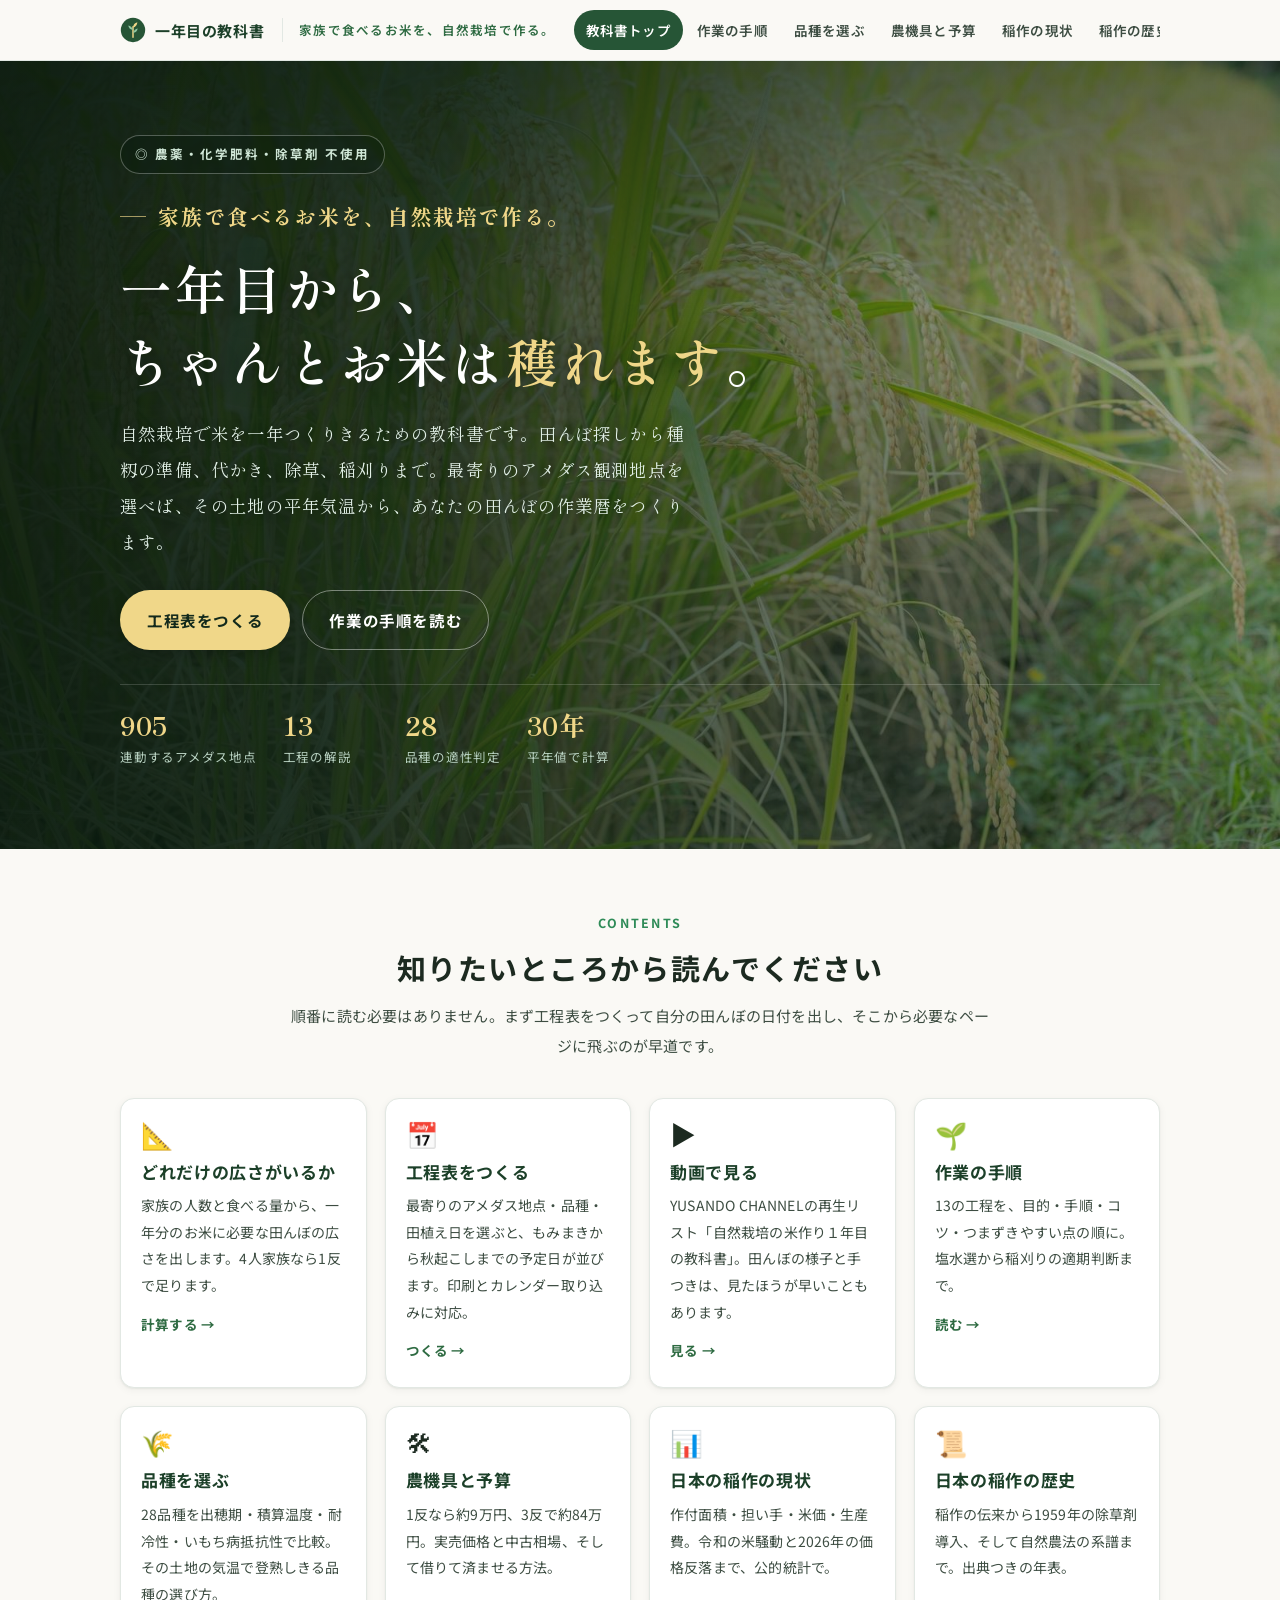
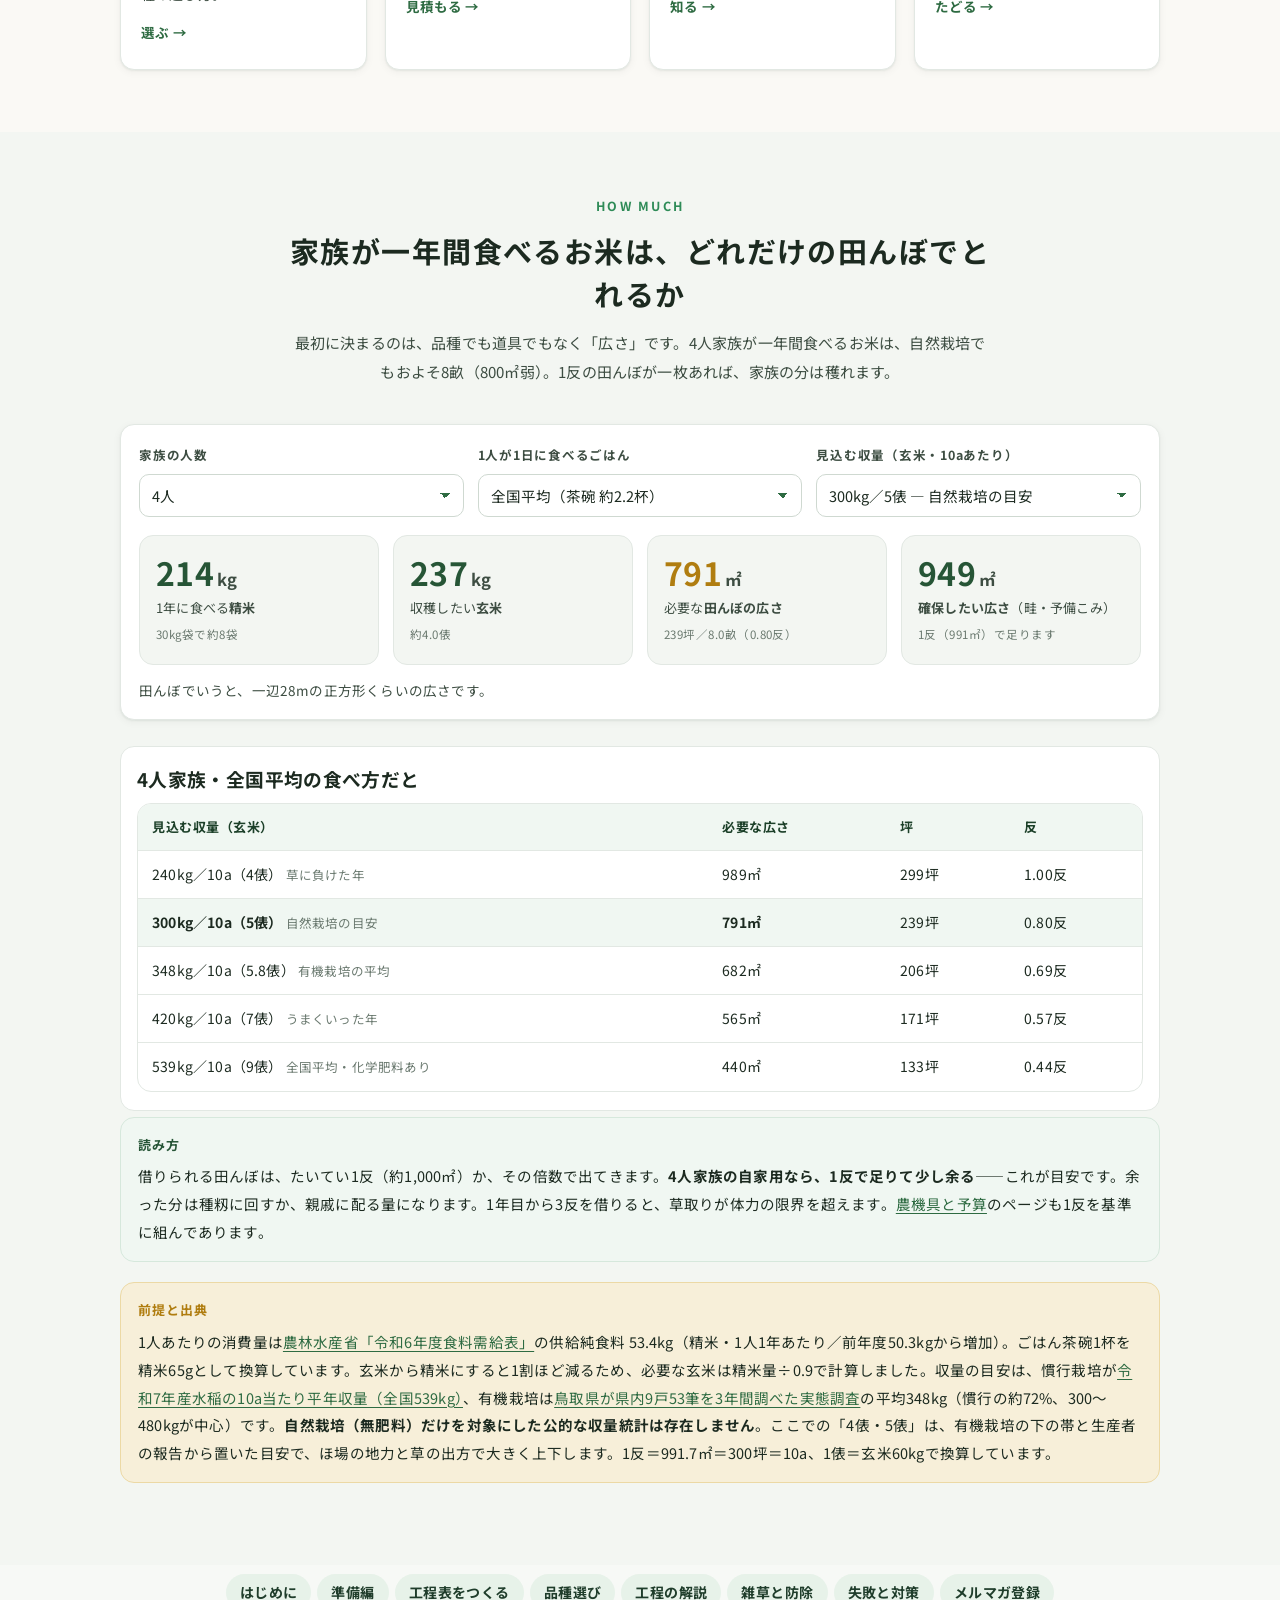
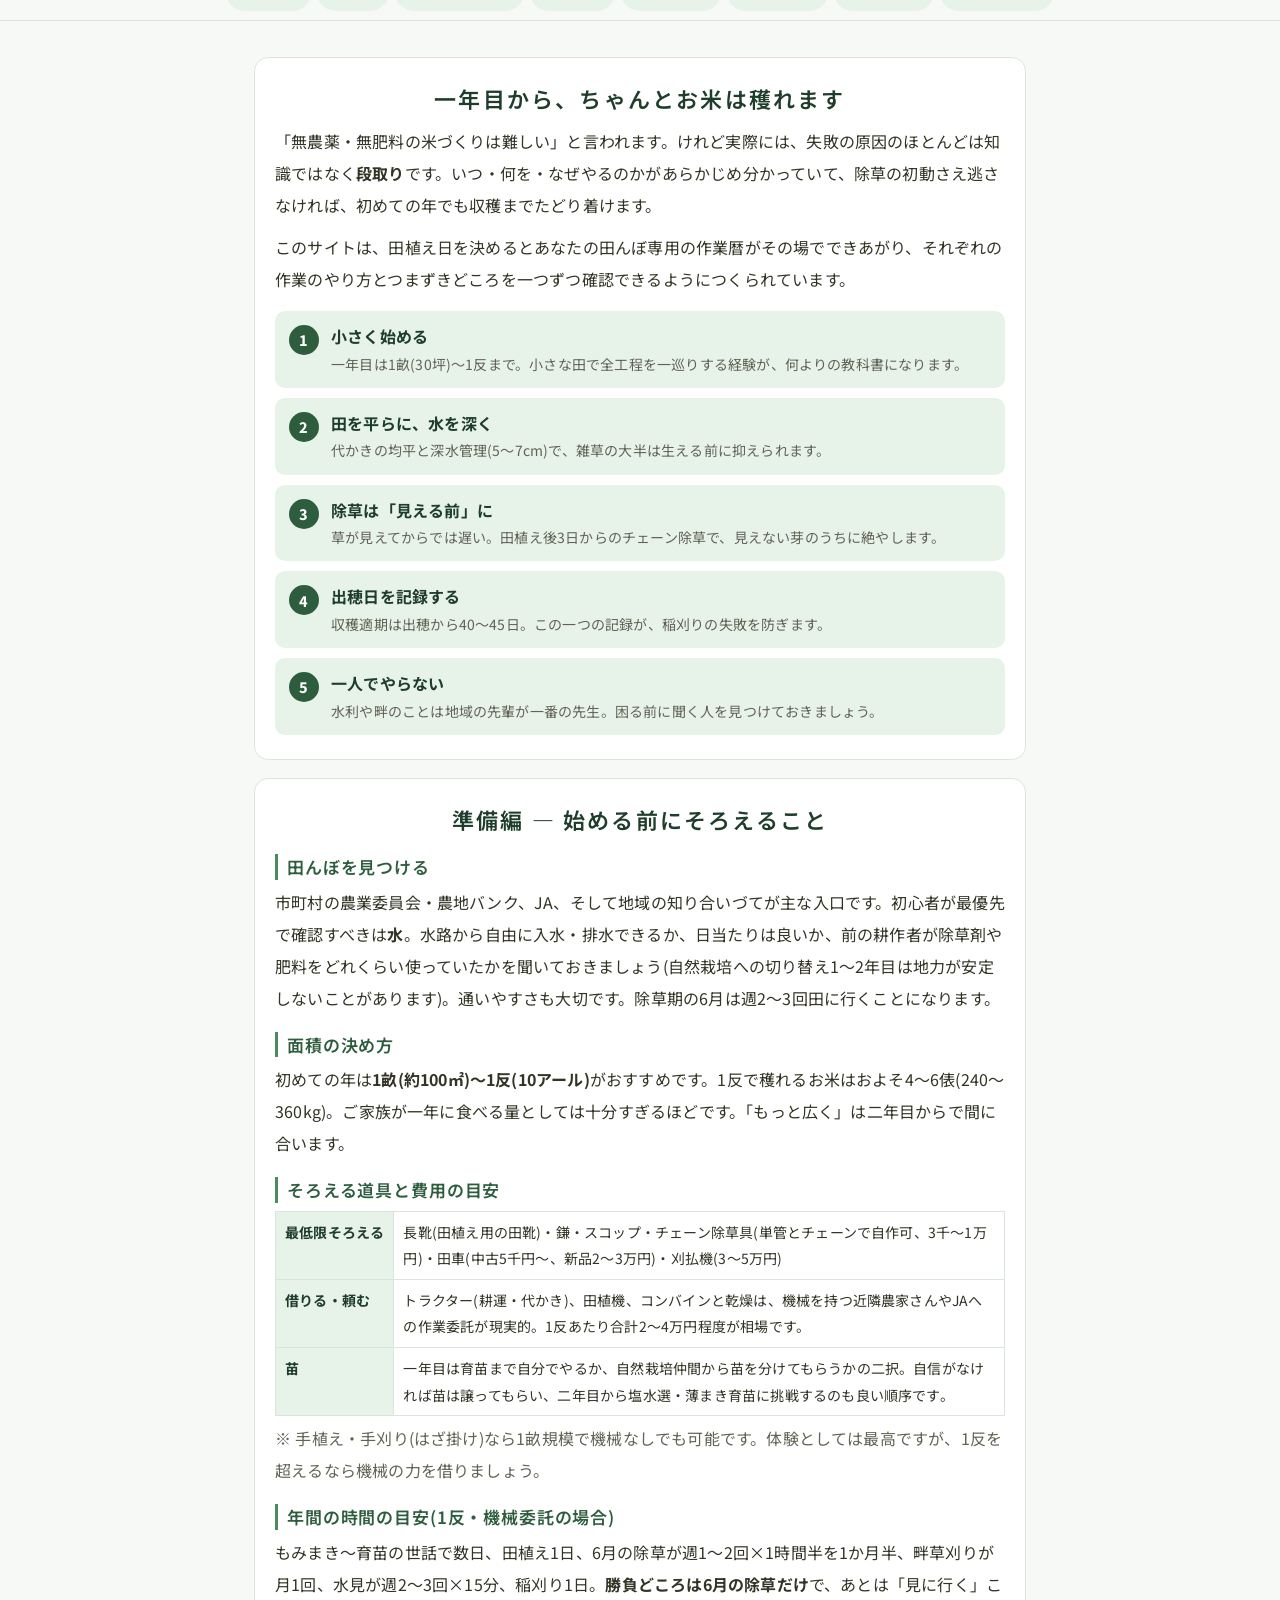
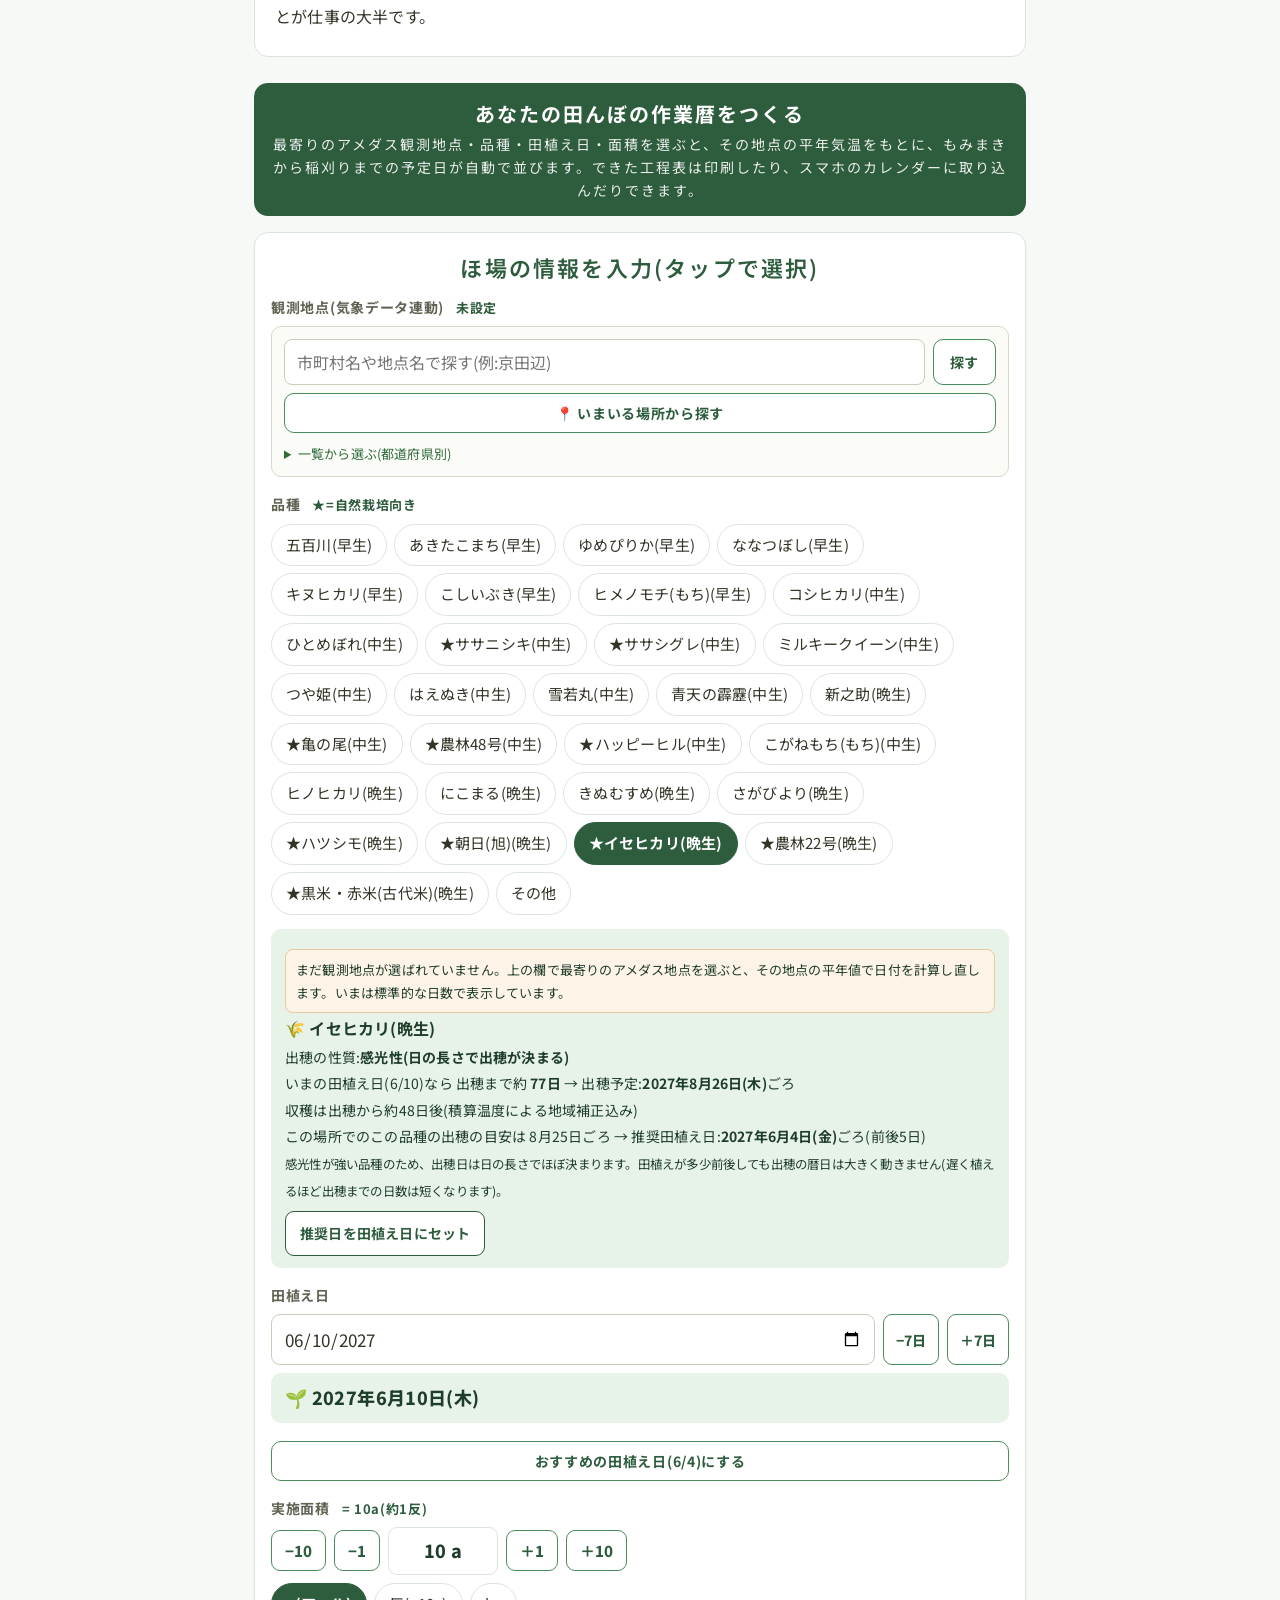
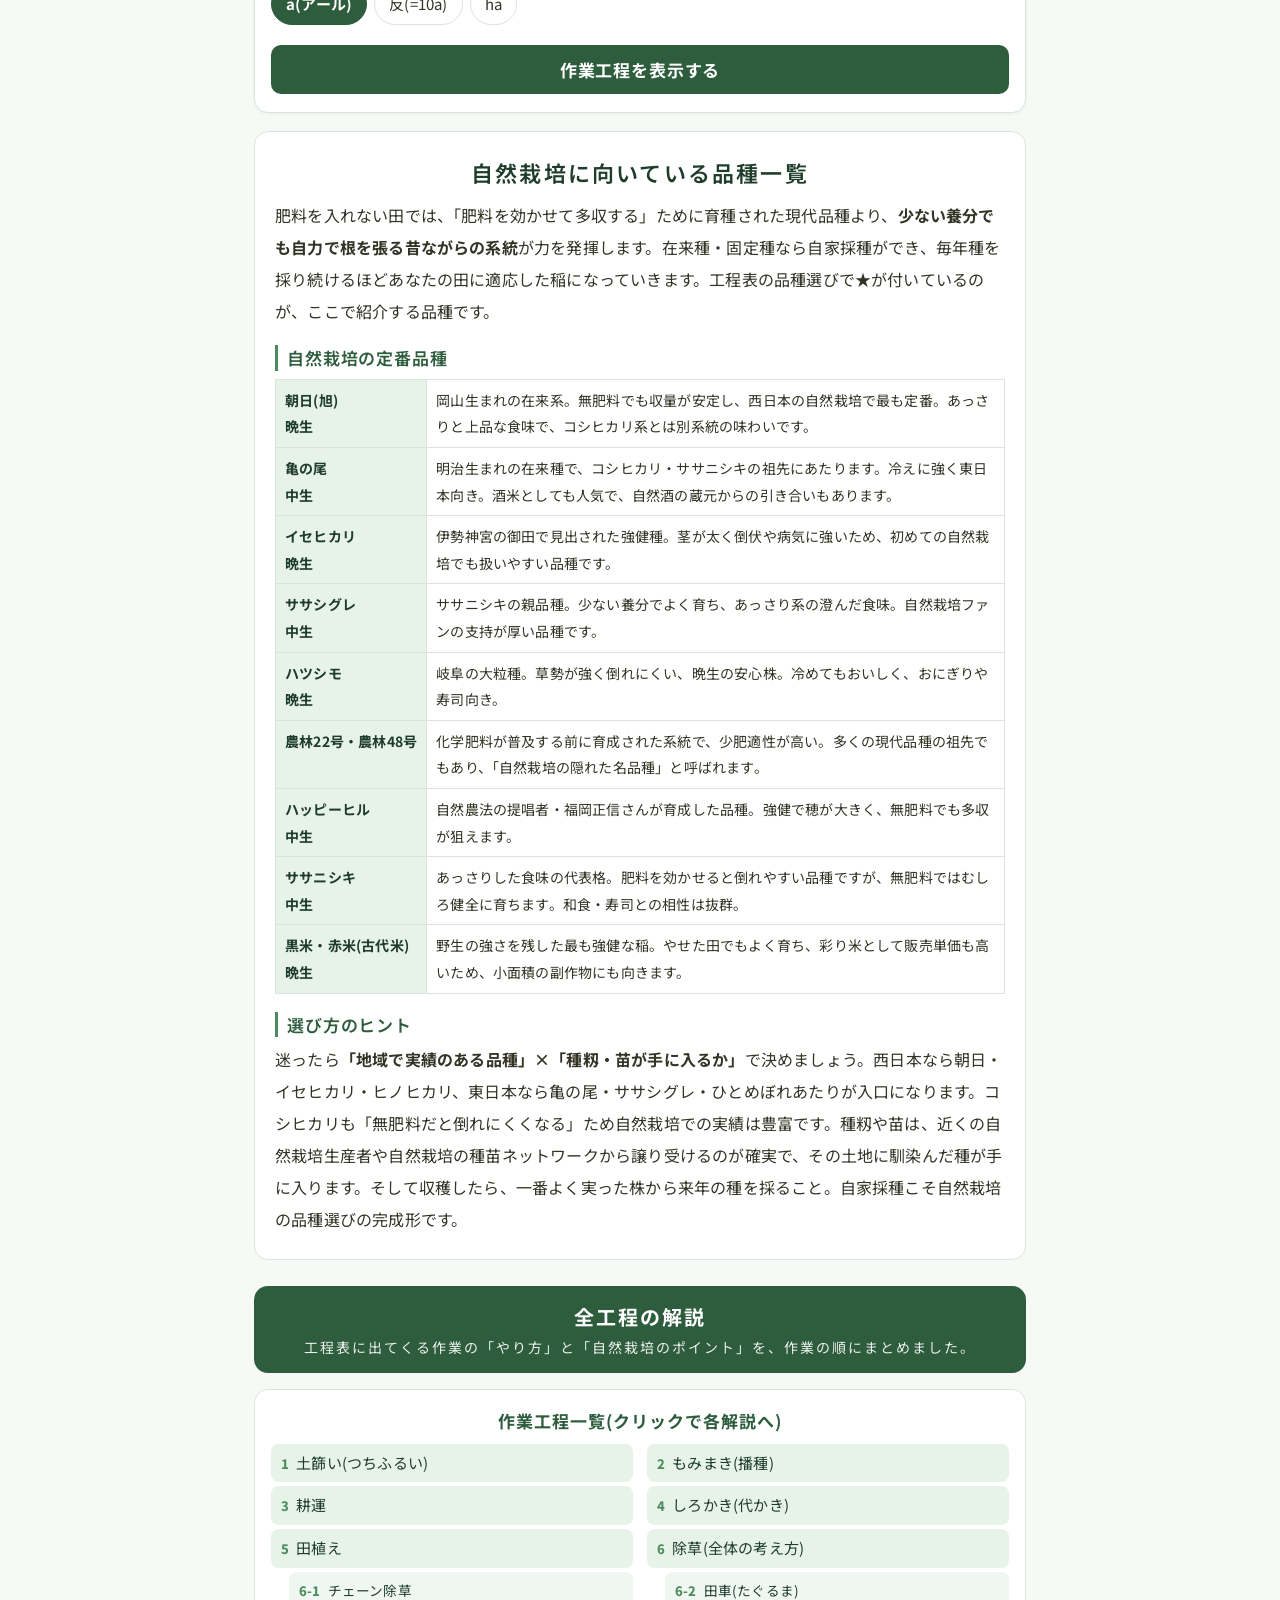
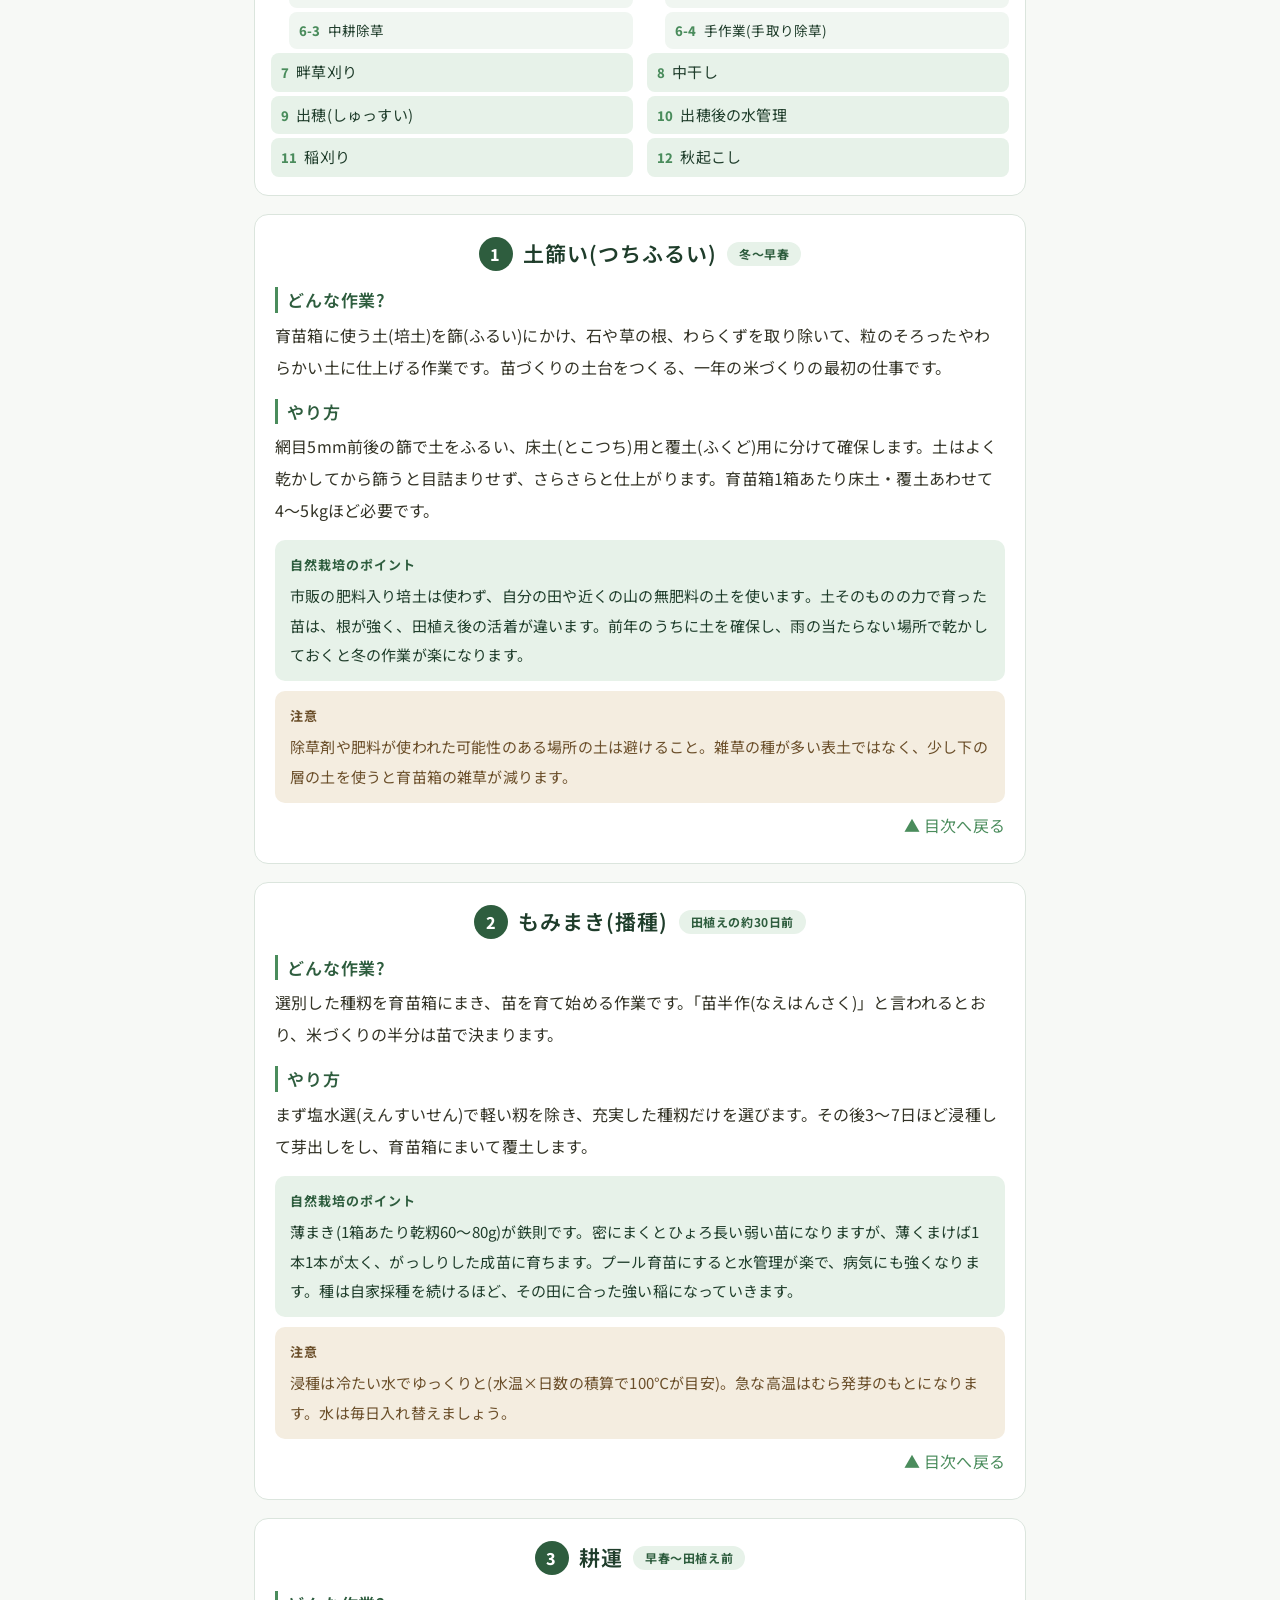
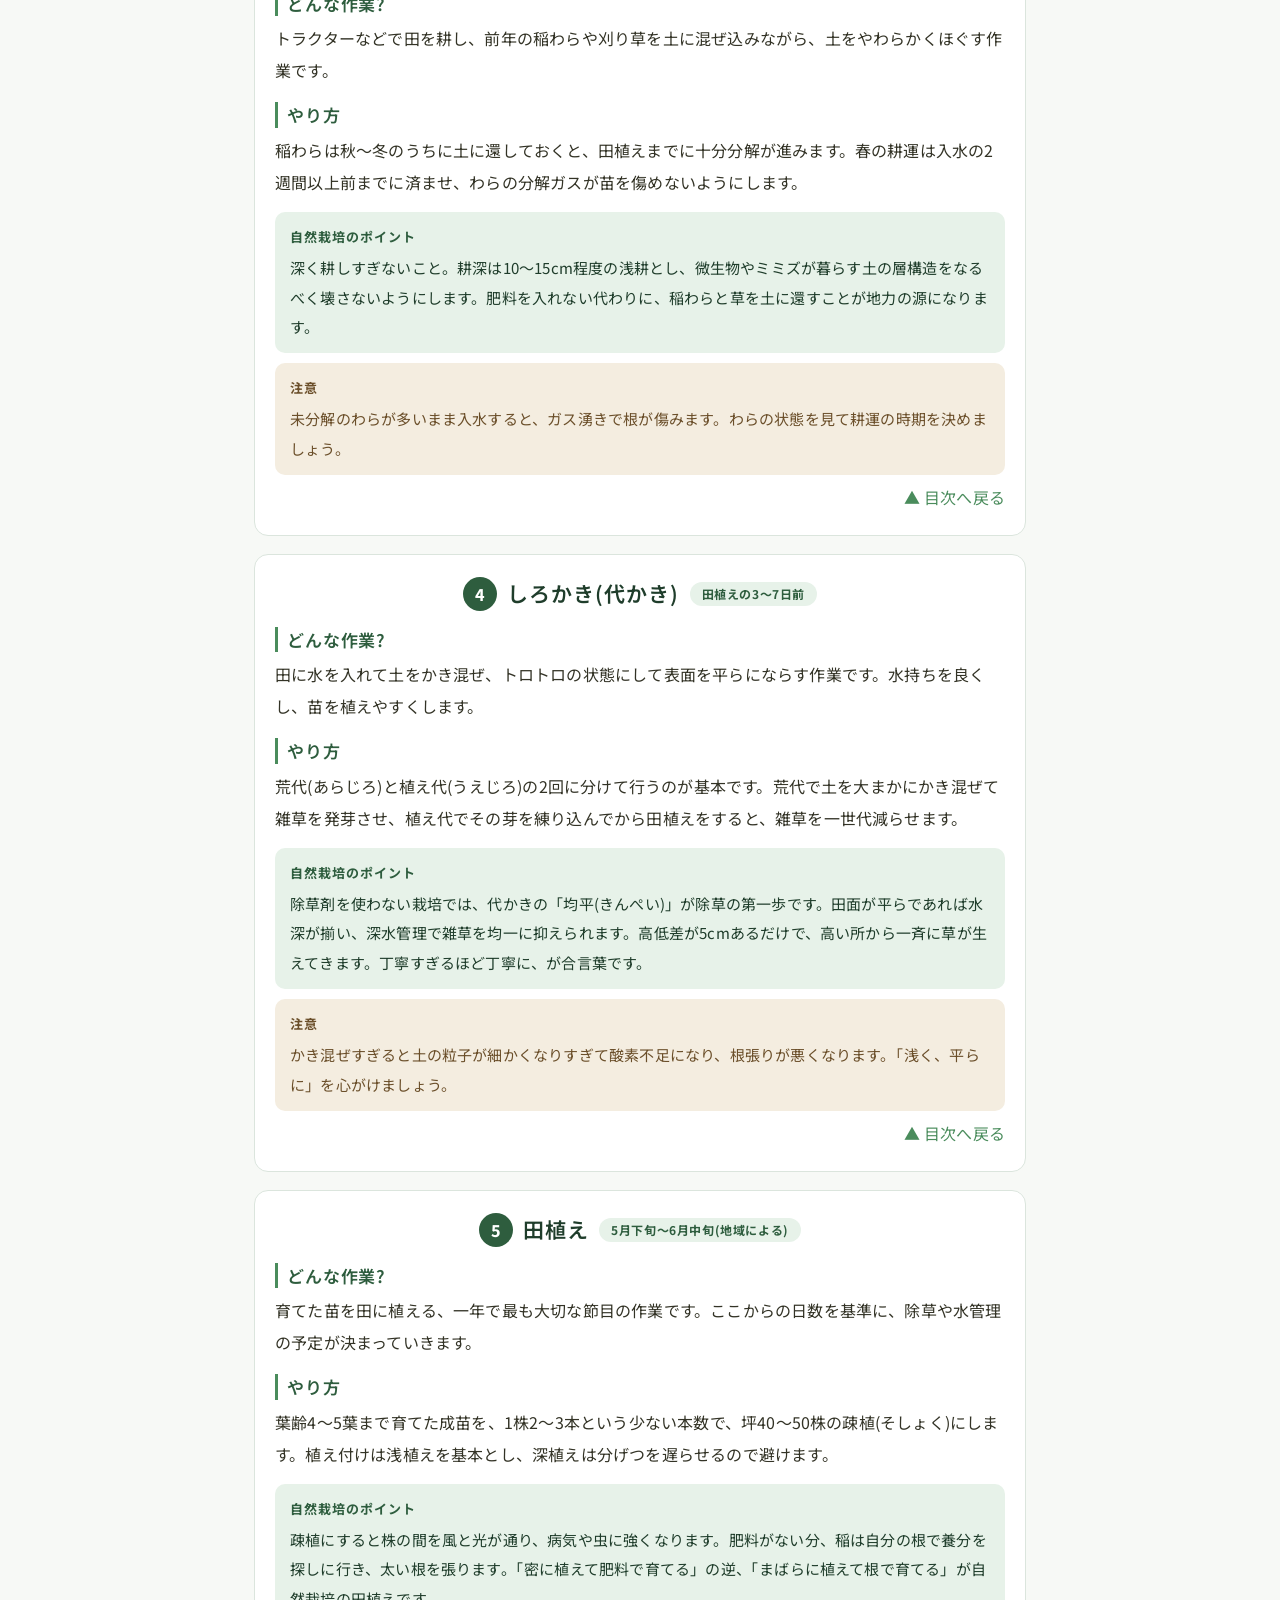
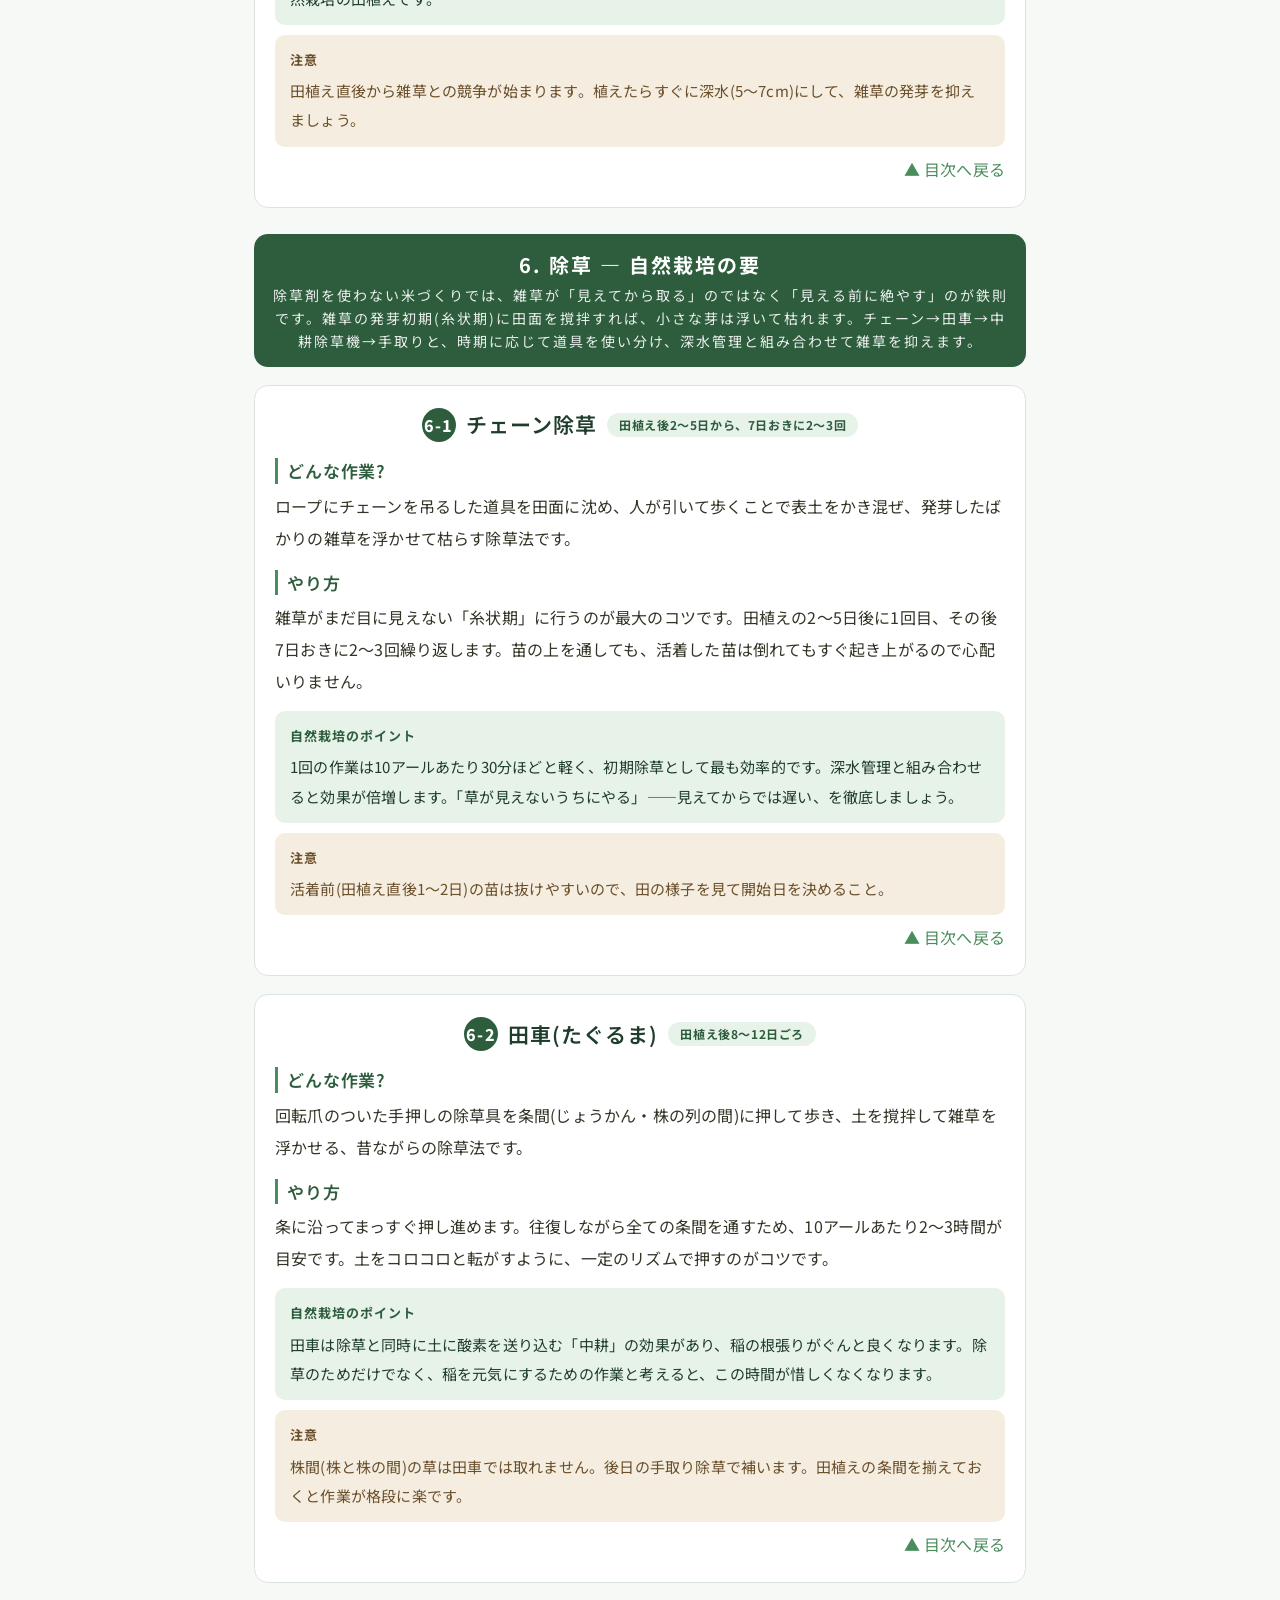
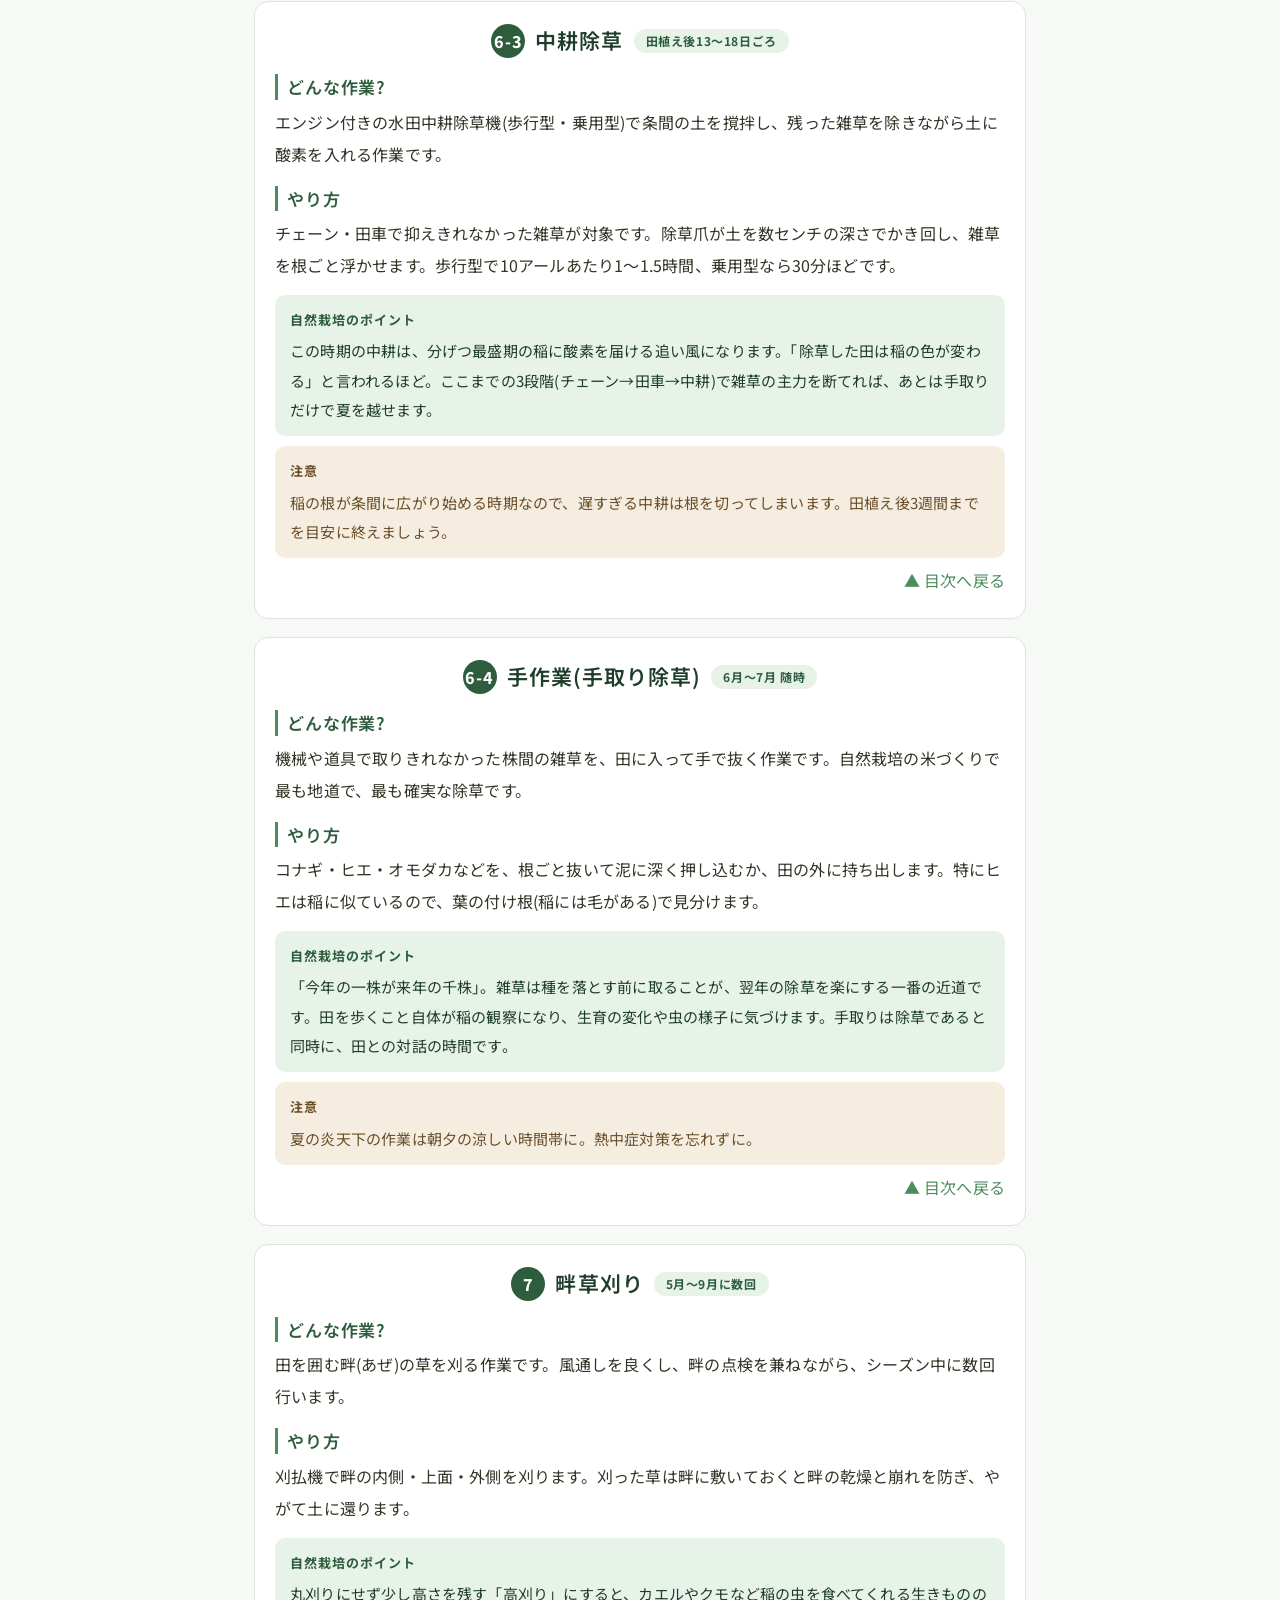
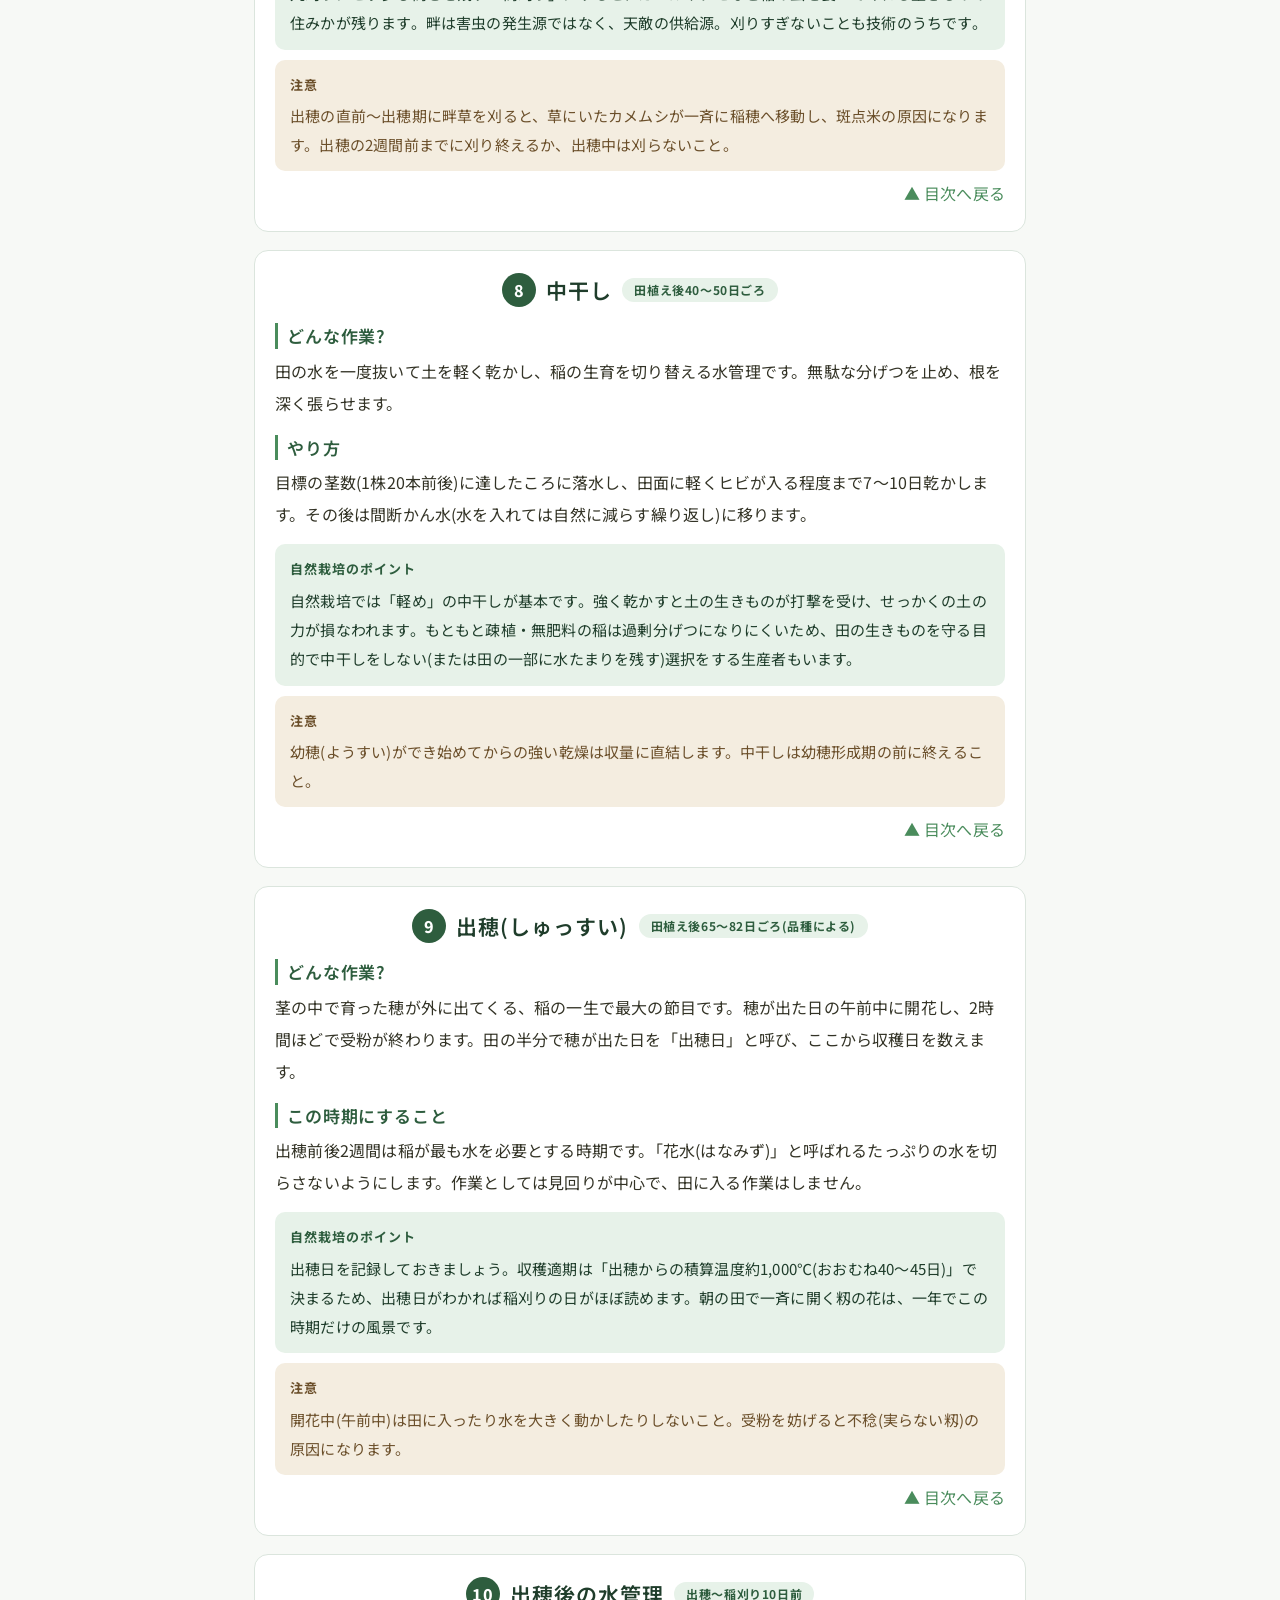
==== commit 8e79d828: "気温データを気象庁の日別平年値に置き換え、動画セクションを追加ほか ・Open-Meteo への実行時アクセスを廃止。気象庁「アメダス日別平年値   (1991〜2020年)」905地点ぶんを cli" ====
--- a/index.html
+++ b/index.html
@@ -3,15 +3,15 @@
 <head>
 <meta charset="utf-8">
 <meta name="viewport" content="width=device-width,initial-scale=1">
-<title>自然栽培の米作り 一年目の教科書｜株式会社悠三堂</title>
+<title>自然栽培の米作り 一年目の教科書</title>
 <meta name="description" content="家族で食べるお米を、自然栽培で作る。無農薬・無肥料で米を一年つくりきるための教科書。最寄りのアメダス観測地点を選ぶと、気象庁の平年値から田植え・出穂・稲刈りの予定日と、その土地に向く品種を自動で計算します。">
 <meta property="og:type" content="article">
-<meta property="og:url" content="https://yusandonatural.github.io/inasaku/">
+<meta property="og:url" content="https://inasaku.yusando.com/">
 <meta property="og:title" content="自然栽培の米作り 一年目の教科書">
 <meta property="og:description" content="家族で食べるお米を、自然栽培で作る。最寄りのアメダス観測地点の平年気温から、あなたの田んぼの作業暦をつくります。">
-<meta property="og:site_name" content="株式会社悠三堂">
+<meta property="og:site_name" content="自然栽培の米作り 一年目の教科書">
 <meta name="twitter:card" content="summary_large_image">
-<link rel="canonical" href="https://yusandonatural.github.io/inasaku/">
+<link rel="canonical" href="https://inasaku.yusando.com/">
 <link rel="preconnect" href="https://fonts.googleapis.com">
 <link rel="preconnect" href="https://fonts.gstatic.com" crossorigin>
 <link rel="stylesheet" href="https://fonts.googleapis.com/css2?family=Shippori+Mincho:wght@400;600;700&display=swap">
@@ -19,7 +19,7 @@
 </head>
 <body>
 <header class="topbar"><div class="topbar-in"><a class="brand" href="index.html"><svg class="mark" viewBox="0 0 32 32" aria-hidden="true"><circle cx="16" cy="16" r="15" fill="#265536"/><path d="M16 25V12" stroke="#f0d789" stroke-width="1.8" stroke-linecap="round"/><path d="M16 13c0-3.4 2.3-6 5.4-6.6C21.1 9.9 19 12.4 16 13Z" fill="#f0d789"/><path d="M16 16c-3 0-5.3-2.3-5.8-5.4C13 11.2 15.2 13.2 16 16Z" fill="#8fc7a3"/><path d="M16 19.5c3 0 5.3-2.3 5.8-5.4-2.8.6-5 2.6-5.8 5.4Z" fill="#8fc7a3"/></svg><span class="txt">一年目の教科書</span></a><span class="bar-tag">家族で食べるお米を、自然栽培で作る。</span><nav class="navlinks" aria-label="サイト内"><a href="index.html" aria-current="page">教科書トップ</a><a href="sagyou.html">作業の手順</a><a href="hinshu.html">品種を選ぶ</a><a href="nouki.html">農機具と予算</a><a href="genjou.html">稲作の現状</a><a href="rekishi.html">稲作の歴史</a></nav></div></header>
-<section class="hero">
+<section class="tophero">
 <div class="hero-in">
 <div class="eyebrow">◎ 農薬・化学肥料・除草剤 不使用</div>
 <p class="tagline">家族で食べるお米を、自然栽培で作る。</p>
@@ -145,39 +145,6 @@
 </script>
 </div></section>
 
-<section class="band" id="douga"><div class="wrap">
-<div class="sec-head">
-<div class="kicker">VIDEO</div>
-<h2>動画でも見られます</h2>
-<p>この教科書と同じ内容を、YUSANDO CHANNEL の再生リスト「自然栽培の米作り１年目の教科書」で公開しています。文字で読むより、田んぼの様子と手つきを見たほうが早い工程もあります。</p>
-</div>
-<div class="videogrid">
-<button class="ytf" id="ytf" type="button" aria-label="再生リスト「自然栽培の米作り１年目の教科書」を再生する">
-<img src="https://i.ytimg.com/vi/HhwirjCvGoQ/maxresdefault.jpg" alt="" loading="lazy" width="1280" height="720" onerror="this.onerror=null;this.src='https://i.ytimg.com/vi/HhwirjCvGoQ/hqdefault.jpg';">
-<span class="play"></span>
-</button>
-<div class="videoside">
-<h3>自然栽培の米作り１年目の教科書</h3>
-<p>YUSANDO CHANNEL の再生リストです。再生ボタンを押すと、このページの中で連続再生が始まります。動画が追加されると、この一覧にも自動で並びます。</p>
-<a class="btn btn-o" href="https://www.youtube.com/playlist?list=PL0WeRF60IJDnxj_Zh5rPKQx-ST7RMdc0I" target="_blank" rel="noopener">YouTubeで再生リストを開く</a>
-<p class="calc-note">※ 再生ボタンを押すまで、YouTubeへの通信は発生しません。</p>
-</div>
-</div>
-</div></section>
-<script>
-(function(){
-  var f=document.getElementById("ytf"); if(!f) return;
-  f.addEventListener("click", function(){
-    var i=document.createElement("iframe");
-    i.src="https://www.youtube-nocookie.com/embed/videoseries?list=PL0WeRF60IJDnxj_Zh5rPKQx-ST7RMdc0I&autoplay=1&rel=0";
-    i.title="自然栽培の米作り１年目の教科書 — YUSANDO CHANNEL";
-    i.allow="accelerometer; autoplay; clipboard-write; encrypted-media; gyroscope; picture-in-picture; web-share";
-    i.setAttribute("allowfullscreen","");
-    i.setAttribute("referrerpolicy","strict-origin-when-cross-origin");
-    f.innerHTML=""; f.appendChild(i); f.disabled=true; f.style.cursor="default";
-  }, {once:true});
-})();
-</script>
 
 <div id="inasaku-kyokasho">
 <link href="https://fonts.googleapis.com/css2?family=Noto+Sans+JP:wght@400;500;600;700&display=swap" rel="stylesheet">
@@ -1065,6 +1032,29 @@
 }
 /* 出穂後の登熟積算気温(日平均気温の単純積算)の目安値
    早生950〜1000 / 中生1000〜1050 / 晩生1050〜1100℃(籾黄化率85〜90%) を中央値で採用 */
+/* 平年値ファイルの復号。1値=2文字(64進)。気温は+400して詰めてある */
+const CLIM_A64="0123456789ABCDEFGHIJKLMNOPQRSTUVWXYZabcdefghijklmnopqrstuvwxyz-_";
+const CLIM_IDX={}; for(let i=0;i<64;i++) CLIM_IDX[CLIM_A64[i]]=i;
+const CLIM_CACHE={};
+const CLIM_DIM=[31,29,31,30,31,30,31,31,30,31,30,31];
+function climNum(str,i){ return CLIM_IDX[str[i]]*64 + CLIM_IDX[str[i+1]]; }
+/* 気温: 1/1 だけ2文字(+400)、以降は前日との差1文字(+32) */
+function climDecT(str){
+let v = climNum(str,0) - 400;
+const out=[v/10];
+for(let i=2;i<str.length;i++){ v += CLIM_IDX[str[i]] - 32; out.push(v/10); }
+return out;
+}
+/* 降水: 旬(年36旬)の日平均を、日ごとに展開する */
+function climDecR(str){
+const out=[]; let k=0;
+for(let m=0;m<12;m++){
+const v=[climNum(str,k*2)/10, climNum(str,(k+1)*2)/10, climNum(str,(k+2)*2)/10];
+k+=3;
+for(let d=1;d<=CLIM_DIM[m];d++) out.push(d<=10 ? v[0] : (d<=20 ? v[1] : v[2]));
+}
+return out;
+}
 const WX = {stn:null, dist:null, status:"idle", clim:null, years:null, msg:"", nYears:0};
 function wxSpan(){ return [1991, 2020]; }   /* 気象庁の平年値の統計期間 */
 function mdOf(d){ const p=function(n){return String(n).padStart(2,"0");}; return p(d.getMonth()+1)+"-"+p(d.getDate()); }
@@ -1222,23 +1212,29 @@
 async function wxLoad(stn, dist){
 WX.stn=stn; WX.dist=(dist==null?null:dist); WX.status="loading"; WX.clim=null; WX.years=null; WX.msg="";
 wxRender();
-const url = "./climate/" + stn.no + ".json";
+const url = "./climate/" + stn.no.slice(0,2) + ".txt";
 try{
+if(!CLIM_CACHE[stn.no.slice(0,2)]){
 const ctl = (typeof AbortController!=="undefined") ? new AbortController() : null;
 const to = ctl ? setTimeout(function(){ctl.abort();}, 20000) : null;
 const res = await fetch(url, ctl?{signal:ctl.signal}:{});
 if(to) clearTimeout(to);
 if(!res.ok) throw new Error("HTTP "+res.status);
-const j = await res.json();
-if(!j.t || j.t.length < 366) throw new Error("形式エラー");
+CLIM_CACHE[stn.no.slice(0,2)] = await res.text();
+}
+const line = (CLIM_CACHE[stn.no.slice(0,2)]||"").split("\n").find(function(l){ return l.indexOf(stn.no+",")===0; });
+if(!line) throw new Error("この地点の平年値が見つかりません");
+const cols = line.split(",");
+const j = {t: climDecT(cols[1]), p: cols[2] ? climDecR(cols[2]) : null};
+if(j.t.length < 366) throw new Error("形式エラー");
 /* 気象庁の日別平年値。気温0.1℃・降水量0.1mmの整数が1/1から12/31(2/29を含む366日)並んでいる */
 const DIM=[31,29,31,30,31,30,31,31,30,31,30,31], pad=function(n){return String(n).padStart(2,"0");};
 const clim={}, rain={}; let i=0, n=0, rn=0;
 for(let m=0;m<12;m++){
 for(let d=1;d<=DIM[m];d++,i++){
 const md = pad(m+1)+"-"+pad(d);
-if(j.t[i]!=null){ clim[md]=j.t[i]/10; n++; }
-if(j.p && j.p[i]!=null){ rain[md]=j.p[i]/10; rn++; }
+if(j.t[i]!=null){ clim[md]=j.t[i]; n++; }        /* climDec が℃・mmに直している */
+if(j.p && j.p[i]!=null){ rain[md]=j.p[i]; rn++; }
 }
 }
 if(n<330) throw new Error("平年値の日数が足りません");
@@ -1799,13 +1795,42 @@
 [300,900,2000,4000].forEach(function(ms){ setTimeout(post, ms); });
 })();
 </script>
-<section class="band alt"><div class="wrap read">
-<div class="support-box">
-<h3>この教科書は無料で公開しています</h3>
-<p>取材・データ整備・ツールの開発と更新は、すべて自費でやっています。役に立ったと感じていただけたら、コーヒー一杯分から応援していただけると励みになります。いただいたぶんは、品種データの拡充とサーバー費用にあてます。</p>
-<a class="bmc" href="https://buymeacoffee.com/quietsheep" target="_blank" rel="noopener noreferrer"><span>☕</span><span>コーヒーを一杯おごる</span></a>
-<p class="support-note">Buy Me a Coffee のページへ移動します（別タブで開きます）。<br>もちろん、応援なしでもすべての内容をお使いいただけます。</p>
-</div>
+<section class="band" id="douga"><div class="wrap">
+<div class="sec-head">
+<div class="kicker">VIDEO</div>
+<h2>動画でも見られます</h2>
+<p>この教科書と同じ内容を、YUSANDO CHANNEL の再生リスト「自然栽培の米作り１年目の教科書」で公開しています。文字で読むより、田んぼの様子と手つきを見たほうが早い工程もあります。</p>
+</div>
+<div class="videogrid">
+<button class="ytf" id="ytf" type="button" aria-label="再生リスト「自然栽培の米作り１年目の教科書」を再生する">
+<img src="https://i.ytimg.com/vi/HhwirjCvGoQ/maxresdefault.jpg" alt="" loading="lazy" width="1280" height="720" onerror="this.onerror=null;this.src='https://i.ytimg.com/vi/HhwirjCvGoQ/hqdefault.jpg';">
+<span class="play"></span>
+</button>
+<div class="videoside">
+<h3>自然栽培の米作り１年目の教科書</h3>
+<p>YUSANDO CHANNEL の再生リストです。再生ボタンを押すと、このページの中で連続再生が始まります。動画が追加されると、この一覧にも自動で並びます。</p>
+<a class="btn btn-o" href="https://www.youtube.com/playlist?list=PL0WeRF60IJDnxj_Zh5rPKQx-ST7RMdc0I" target="_blank" rel="noopener">YouTubeで再生リストを開く</a>
+<p class="calc-note">※ 再生ボタンを押すまで、YouTubeへの通信は発生しません。</p>
+</div>
+</div>
+</div></section>
+<script>
+(function(){
+  var f=document.getElementById("ytf"); if(!f) return;
+  f.addEventListener("click", function(){
+    var i=document.createElement("iframe");
+    i.src="https://www.youtube-nocookie.com/embed/videoseries?list=PL0WeRF60IJDnxj_Zh5rPKQx-ST7RMdc0I&autoplay=1&rel=0";
+    i.title="自然栽培の米作り１年目の教科書 — YUSANDO CHANNEL";
+    i.allow="accelerometer; autoplay; clipboard-write; encrypted-media; gyroscope; picture-in-picture; web-share";
+    i.setAttribute("allowfullscreen","");
+    i.setAttribute("referrerpolicy","strict-origin-when-cross-origin");
+    f.innerHTML=""; f.appendChild(i); f.disabled=true; f.style.cursor="default";
+  }, {once:true});
+})();
+</script>
+
+<section class="supportband"><div class="wrap">
+<p class="support-line">お役に立ったと思われた方は、ぜひ<a href="https://buymeacoffee.com/quietsheep" target="_blank" rel="noopener noreferrer">コーヒーを一杯ご馳走してください</a>。いただいたぶんは、品種データの拡充とサーバー費用にあてます。</p>
 </div></section>
 <footer class="sitefoot"><div class="wrap">
 <div class="foot-grid">
@@ -1819,17 +1844,16 @@
 <ul><li><a href="index.html">教科書トップ</a></li><li><a href="sagyou.html">作業の手順</a></li><li><a href="hinshu.html">品種を選ぶ</a></li><li><a href="nouki.html">農機具と予算</a></li><li><a href="genjou.html">稲作の現状</a></li><li><a href="rekishi.html">稲作の歴史</a></li></ul>
 </div>
 <div>
-<h4>発行</h4>
+<h4>このサイトのもと</h4>
 <ul>
-<li><a href="https://yusando.com" target="_blank" rel="noopener">株式会社悠三堂</a></li>
-<li><a href="https://yusando.com/pages/inasaku-kyokasho" target="_blank" rel="noopener">悠三堂サイト内の同ページ</a></li>
+<li><a href="https://www.youtube.com/playlist?list=PL0WeRF60IJDnxj_Zh5rPKQx-ST7RMdc0I" target="_blank" rel="noopener">動画版（YUSANDO CHANNEL）</a></li>
 <li><a href="https://github.com/Yusandonatural/inasaku" target="_blank" rel="noopener">ソースコード（GitHub）</a></li>
 </ul>
 </div>
 </div>
 <div class="foot-btm">
 <p class="disclaimer" style="margin:0">本サイトに掲載している作業時期・日数・出穂予定日・収穫予定日・収量・費用などの数値は、一般的な知見と公開されている統計に基づく<b>目安</b>であり、正確性・完全性を保証するものではありません。実際の生育は、地域・ほ場の条件・品種・種子の由来・その年の気象によって大きく変動します。作業にあたっては、ご自身のほ場の観察を最優先とし、必要に応じて地域の農業普及指導センター・JA・経験ある生産者にもご相談ください。掲載価格は調査時点のもので、変動します。</p>
-<p style="margin:14px 0 0">© 株式会社悠三堂</p>
+<p style="margin:14px 0 0">© 自然栽培の米作り 一年目の教科書</p>
 </div>
 </div></footer>
 </body>
--- a/assets/site.css
+++ b/assets/site.css
@@ -80,31 +80,30 @@
 .navlinks a[aria-current="page"]{background:var(--green-700);color:#fff;}
 
 /* ---------- ヒーロー ---------- */
-.hero{position:relative;overflow:hidden;background:#0f2a1b;color:#fff;}
-.hero::before{content:"";position:absolute;inset:0;background:url(hero.jpg) center 42%/cover no-repeat;filter:saturate(1.12) contrast(1.04);}
-.hero::after{content:"";position:absolute;inset:0;background:
+.tophero{position:relative;overflow:hidden;background:#0f2a1b;color:#fff;}
+.tophero::before{content:"";position:absolute;inset:0;background:url(hero.jpg) center 42%/cover no-repeat;filter:saturate(1.12) contrast(1.04);}
+.tophero::after{content:"";position:absolute;inset:0;background:
   linear-gradient(102deg,rgba(7,24,14,.93) 0%,rgba(10,32,19,.86) 32%,rgba(13,42,25,.56) 60%,rgba(15,48,29,.24) 100%),
   linear-gradient(180deg,rgba(7,24,14,.42) 0%,rgba(7,24,14,0) 30%,rgba(7,24,14,.30) 100%);}
-.hero-art{display:none;}
 .hero-in{position:relative;z-index:2;max-width:var(--max);margin:0 auto;padding:74px 20px 78px;}
-.hero .eyebrow{
+.tophero .eyebrow{
   background:rgba(7,24,14,.34);backdrop-filter:blur(2px);
   display:inline-flex;align-items:center;gap:8px;font-size:12.5px;font-weight:700;letter-spacing:.16em;
   color:#cfe6d6;border:1px solid rgba(255,255,255,.28);border-radius:999px;padding:6px 14px;margin-bottom:22px;
 }
-.hero .tagline{
+.tophero .tagline{
   font-family:var(--mincho);
   display:flex;align-items:center;gap:12px;margin:0 0 14px;
   font-size:clamp(15px,3.6vw,21px);font-weight:700;letter-spacing:.09em;color:#f0d789;
 }
-.hero .tagline::before{content:"";flex:0 0 26px;height:1px;background:rgba(240,215,137,.65);}
-.hero h1{
+.tophero .tagline::before{content:"";flex:0 0 26px;height:1px;background:rgba(240,215,137,.65);}
+.tophero h1{
   font-family:var(--mincho);
   font-size:clamp(30px,6.4vw,52px);line-height:1.42;font-weight:600;letter-spacing:.06em;
   text-shadow:0 2px 24px rgba(0,0,0,.42);margin-bottom:18px;
 }
-.hero h1 .accent{color:#f0d789;}
-.hero .sub{font-family:var(--mincho);font-size:clamp(15px,2.6vw,17.5px);line-height:2.05;color:#e2f0e7;max-width:33em;margin-bottom:30px;text-shadow:0 1px 12px rgba(0,0,0,.35);}
+.tophero h1 .accent{color:#f0d789;}
+.tophero .sub{font-family:var(--mincho);font-size:clamp(15px,2.6vw,17.5px);line-height:2.05;color:#e2f0e7;max-width:33em;margin-bottom:30px;text-shadow:0 1px 12px rgba(0,0,0,.35);}
 .hero-cta{display:flex;flex-wrap:wrap;gap:12px;}
 .hero-stats{display:flex;flex-wrap:wrap;gap:26px;margin-top:34px;padding-top:24px;border-top:1px solid rgba(255,255,255,.16);}
 .hero-stats div{min-width:96px;}
@@ -282,15 +281,11 @@
 .nextnav .k{font-size:11.5px;font-weight:700;letter-spacing:.14em;color:var(--green-500);}
 .nextnav .t{font-size:15.5px;font-weight:700;margin-top:5px;letter-spacing:.03em;}
 
-/* ---------- 応援 ---------- */
-.support-box{background:var(--surface);border:1px solid var(--line);border-radius:var(--r-lg);padding:30px 24px;text-align:center;box-shadow:var(--sh-1);}
-.support-box h3{font-size:19px;color:var(--green-800);letter-spacing:.04em;margin-bottom:10px;}
-.support-box p{font-size:14.5px;color:var(--ink-2);max-width:34em;margin:0 auto 18px;}
-.bmc{display:inline-flex;align-items:center;gap:9px;background:#FFDD00;color:#0D0C22;font-size:16px;font-weight:700;
-  text-decoration:none;padding:14px 24px;border-radius:10px;box-shadow:0 2px 6px rgba(13,12,34,.16);
-  transition:transform .09s,box-shadow .09s;}
-.bmc:hover{transform:translateY(-1px);box-shadow:0 5px 12px rgba(13,12,34,.22);color:#0D0C22;}
-.support-note{font-size:12px;color:var(--ink-3);margin-top:14px;line-height:1.7;}
+/* ---------- 応援(Buy Me a Coffee) ---------- */
+.supportband{padding:34px 0 6px;}
+.support-line{max-width:var(--read);margin:0 auto;text-align:center;font-size:13.5px;line-height:2.1;color:var(--ink-3);}
+.support-line a{color:var(--green-600);text-decoration:underline;text-underline-offset:3px;text-decoration-thickness:1px;}
+.support-line a:hover{color:var(--green-700);}
 
 /* ---------- フッター ---------- */
 .sitefoot{background:var(--green-900);color:#b9d2c2;padding:44px 0 34px;margin-top:70px;font-size:13.5px;line-height:1.95;}
@@ -309,17 +304,17 @@
 @media(max-width:640px){
   body{font-size:15.5px;}
   .hero-in{padding:52px 18px 56px;}
-  .hero::before{background-image:url(hero-sp.jpg);background-position:center 46%;}
-  .hero::after{background:linear-gradient(180deg,rgba(7,24,14,.90) 0%,rgba(9,30,18,.84) 46%,rgba(11,36,22,.72) 100%);}
+  .tophero::before{background-image:url(hero-sp.jpg);background-position:center 46%;}
+  .tophero::after{background:linear-gradient(180deg,rgba(7,24,14,.90) 0%,rgba(9,30,18,.84) 46%,rgba(11,36,22,.72) 100%);}
   .topbar-in{padding:9px 14px;gap:10px;}
   .brand span.txt{display:none;}
   section.band{padding:46px 0;}
   .wrap{padding:0 16px;}
 }
 @media print{
-  .topbar,.hero-cta,.nextnav,.support-box{display:none;}
-  .hero::before,.hero::after{display:none;}
-  .hero{background:#173a24;}
+  .topbar,.hero-cta,.nextnav,.supportband{display:none;}
+  .tophero::before,.tophero::after{display:none;}
+  .tophero{background:#173a24;}
   body{background:#fff;font-size:11pt;}
   .card,.tile,figure.chart,.tbl-wrap{break-inside:avoid;box-shadow:none;}
 }
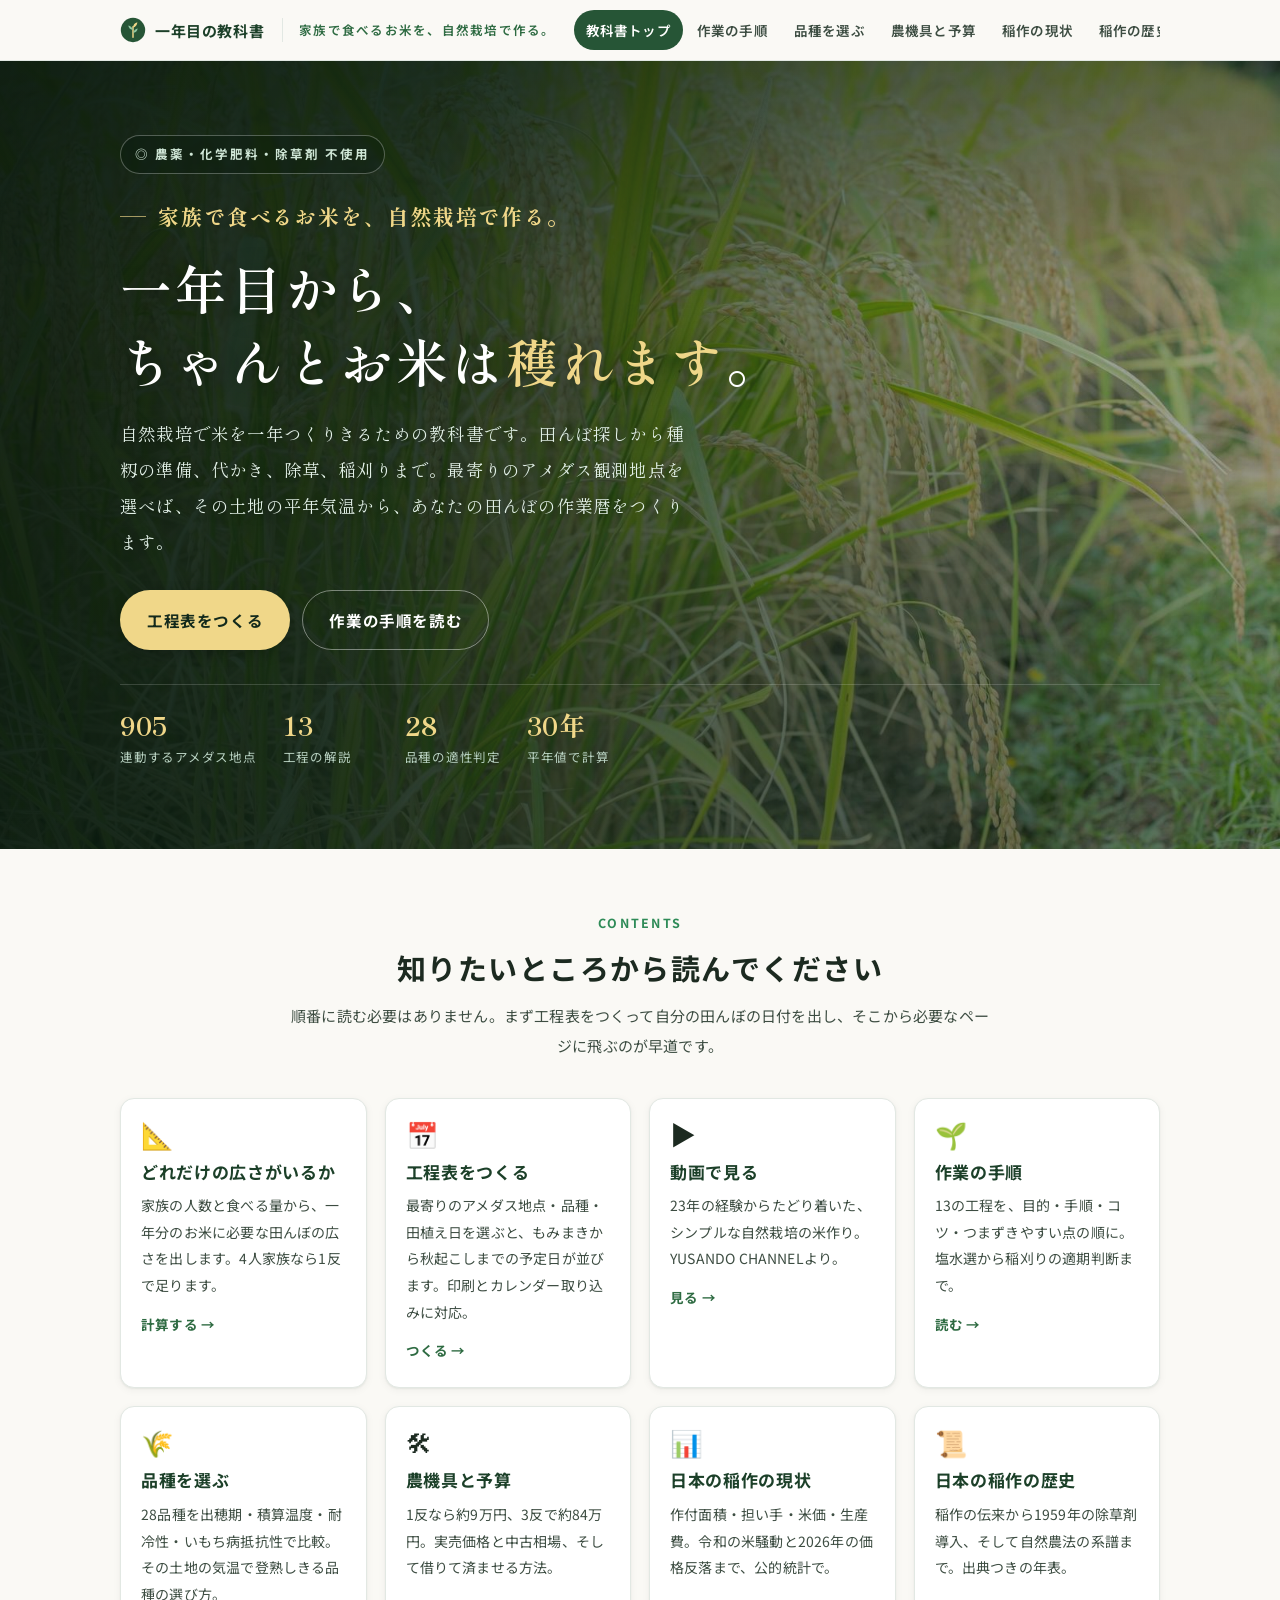
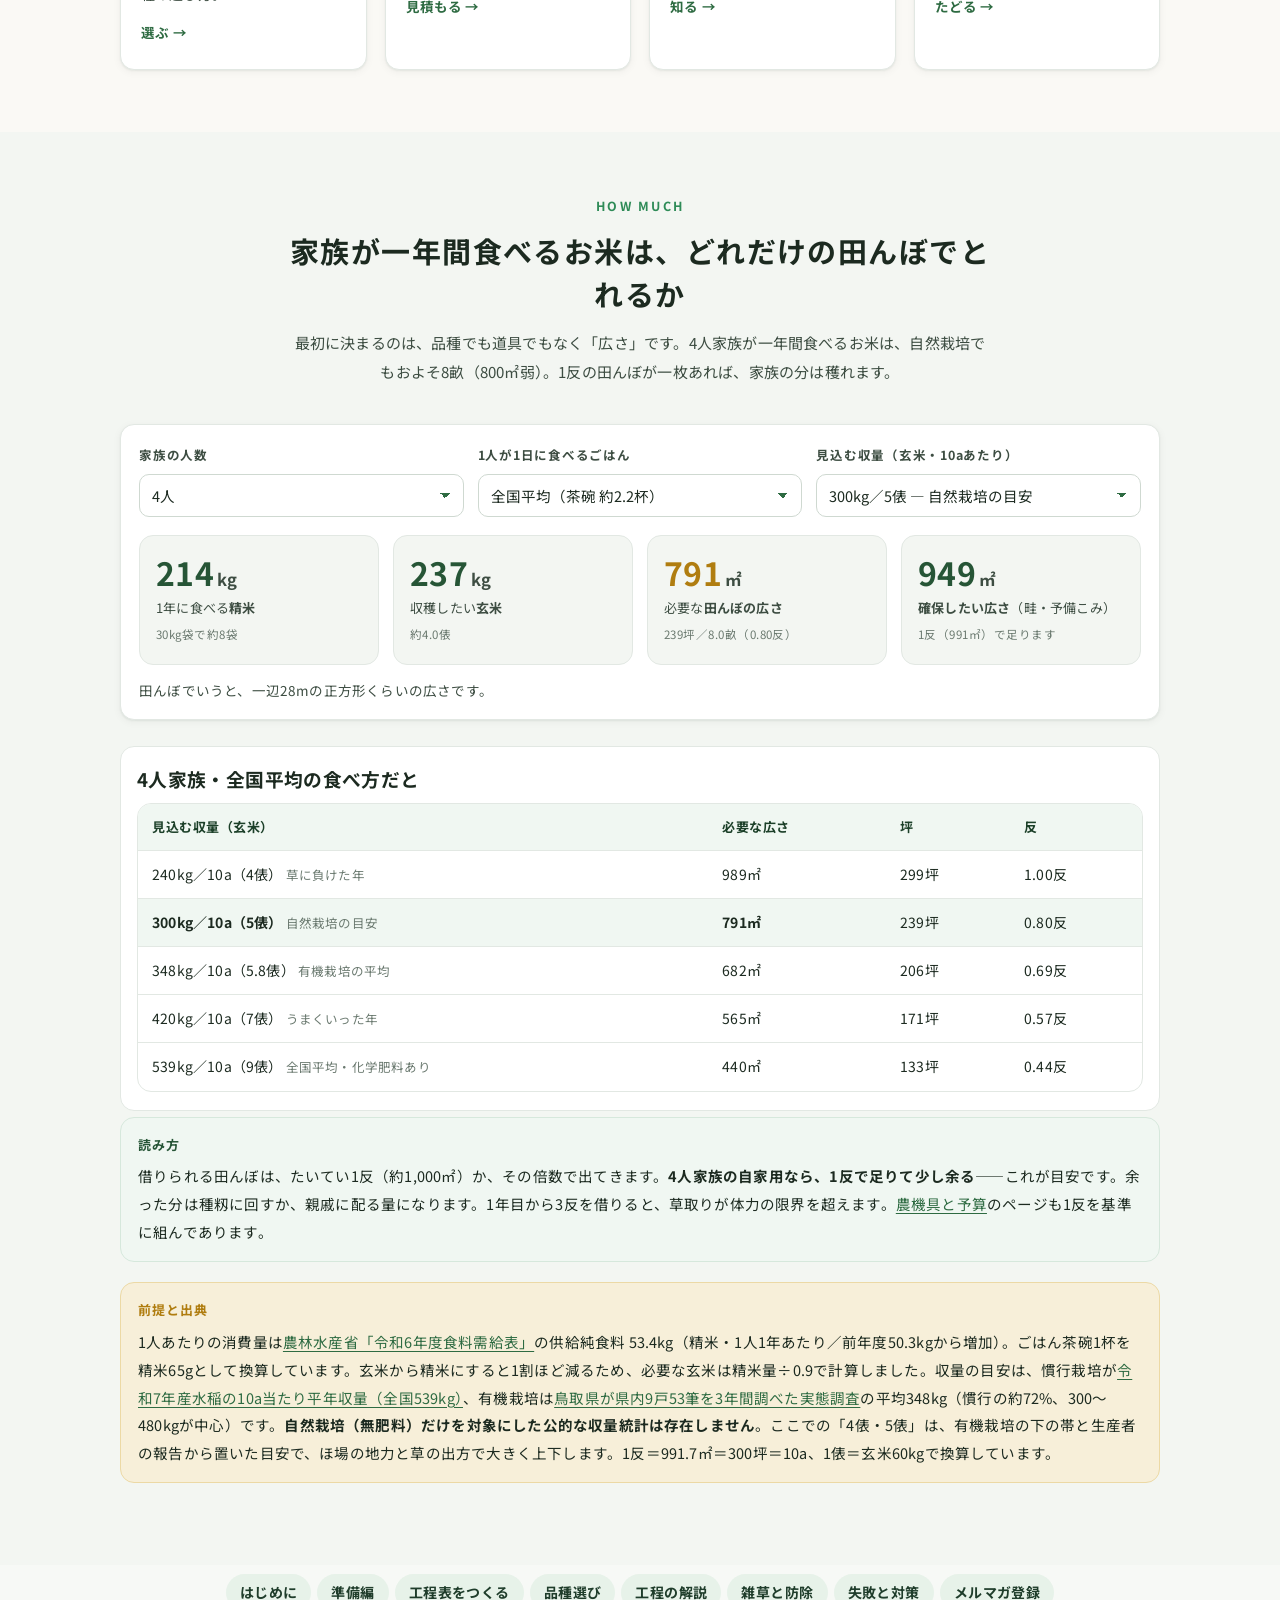
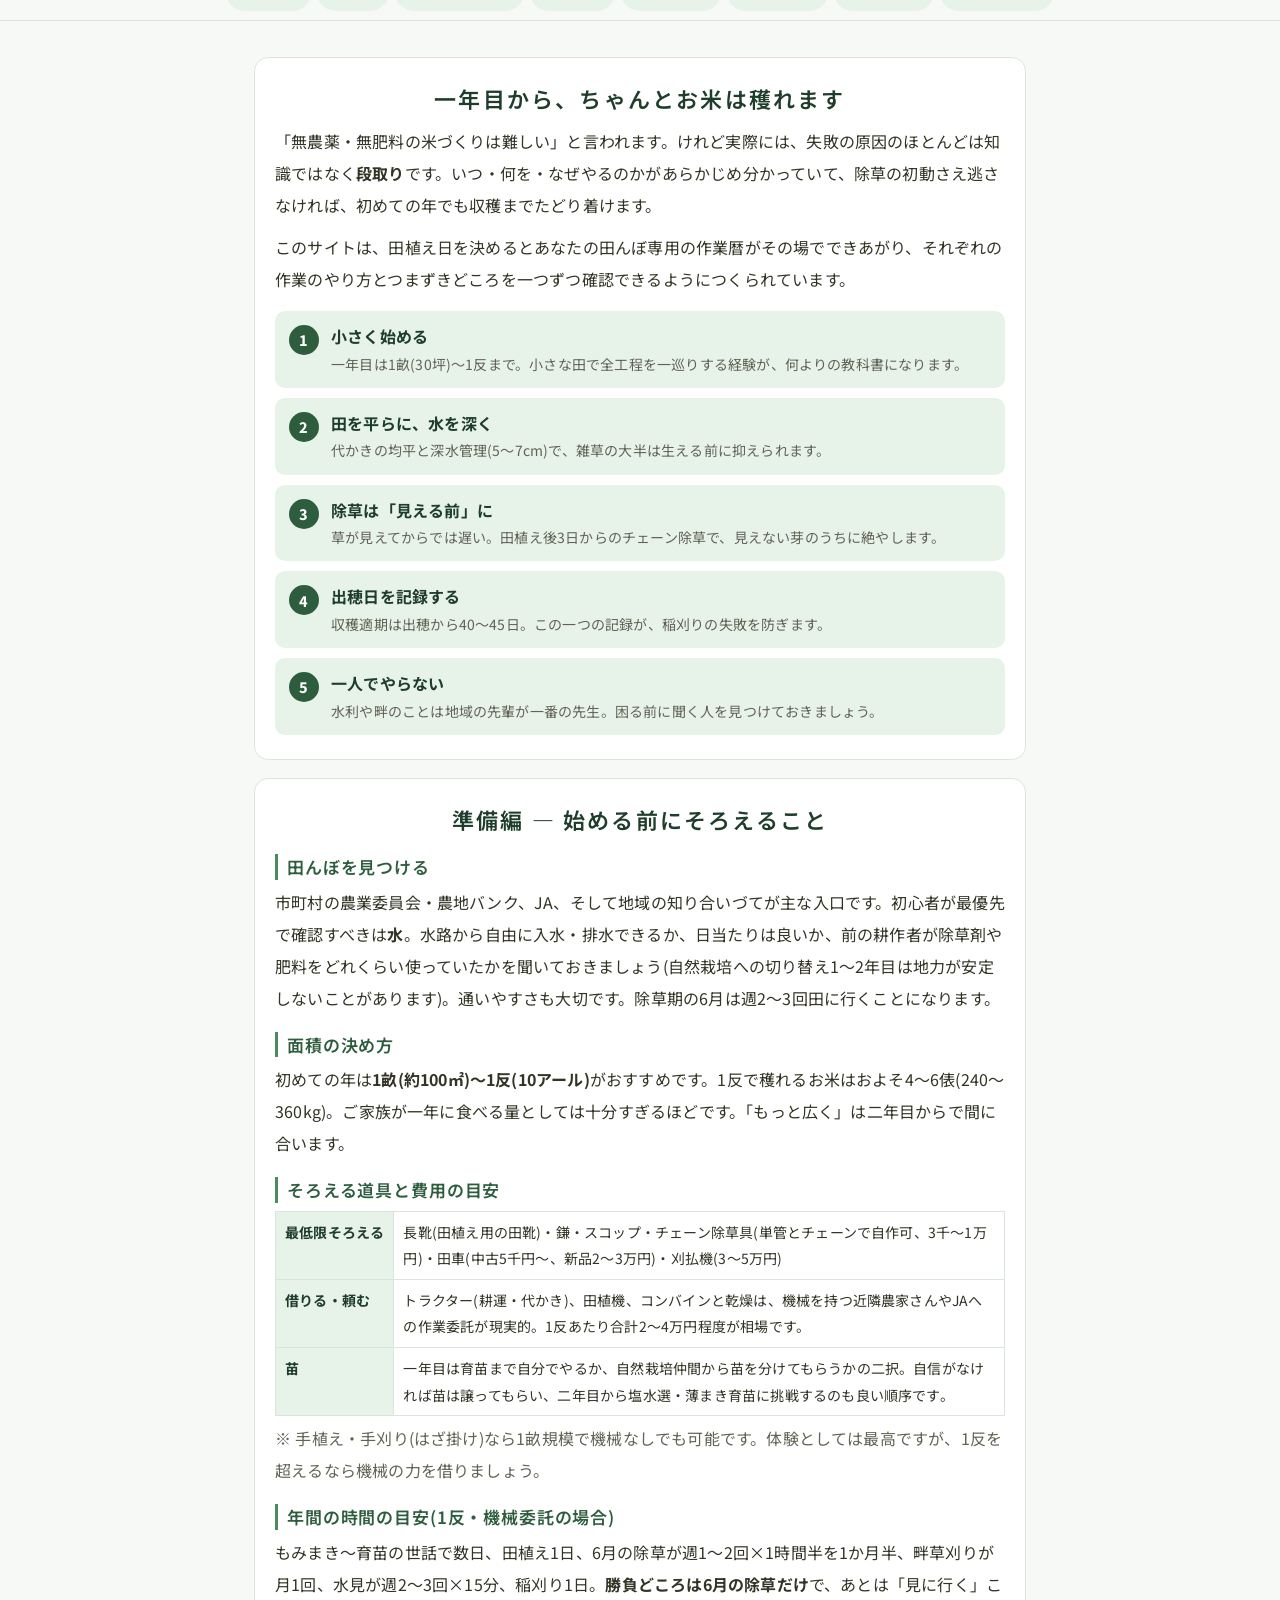
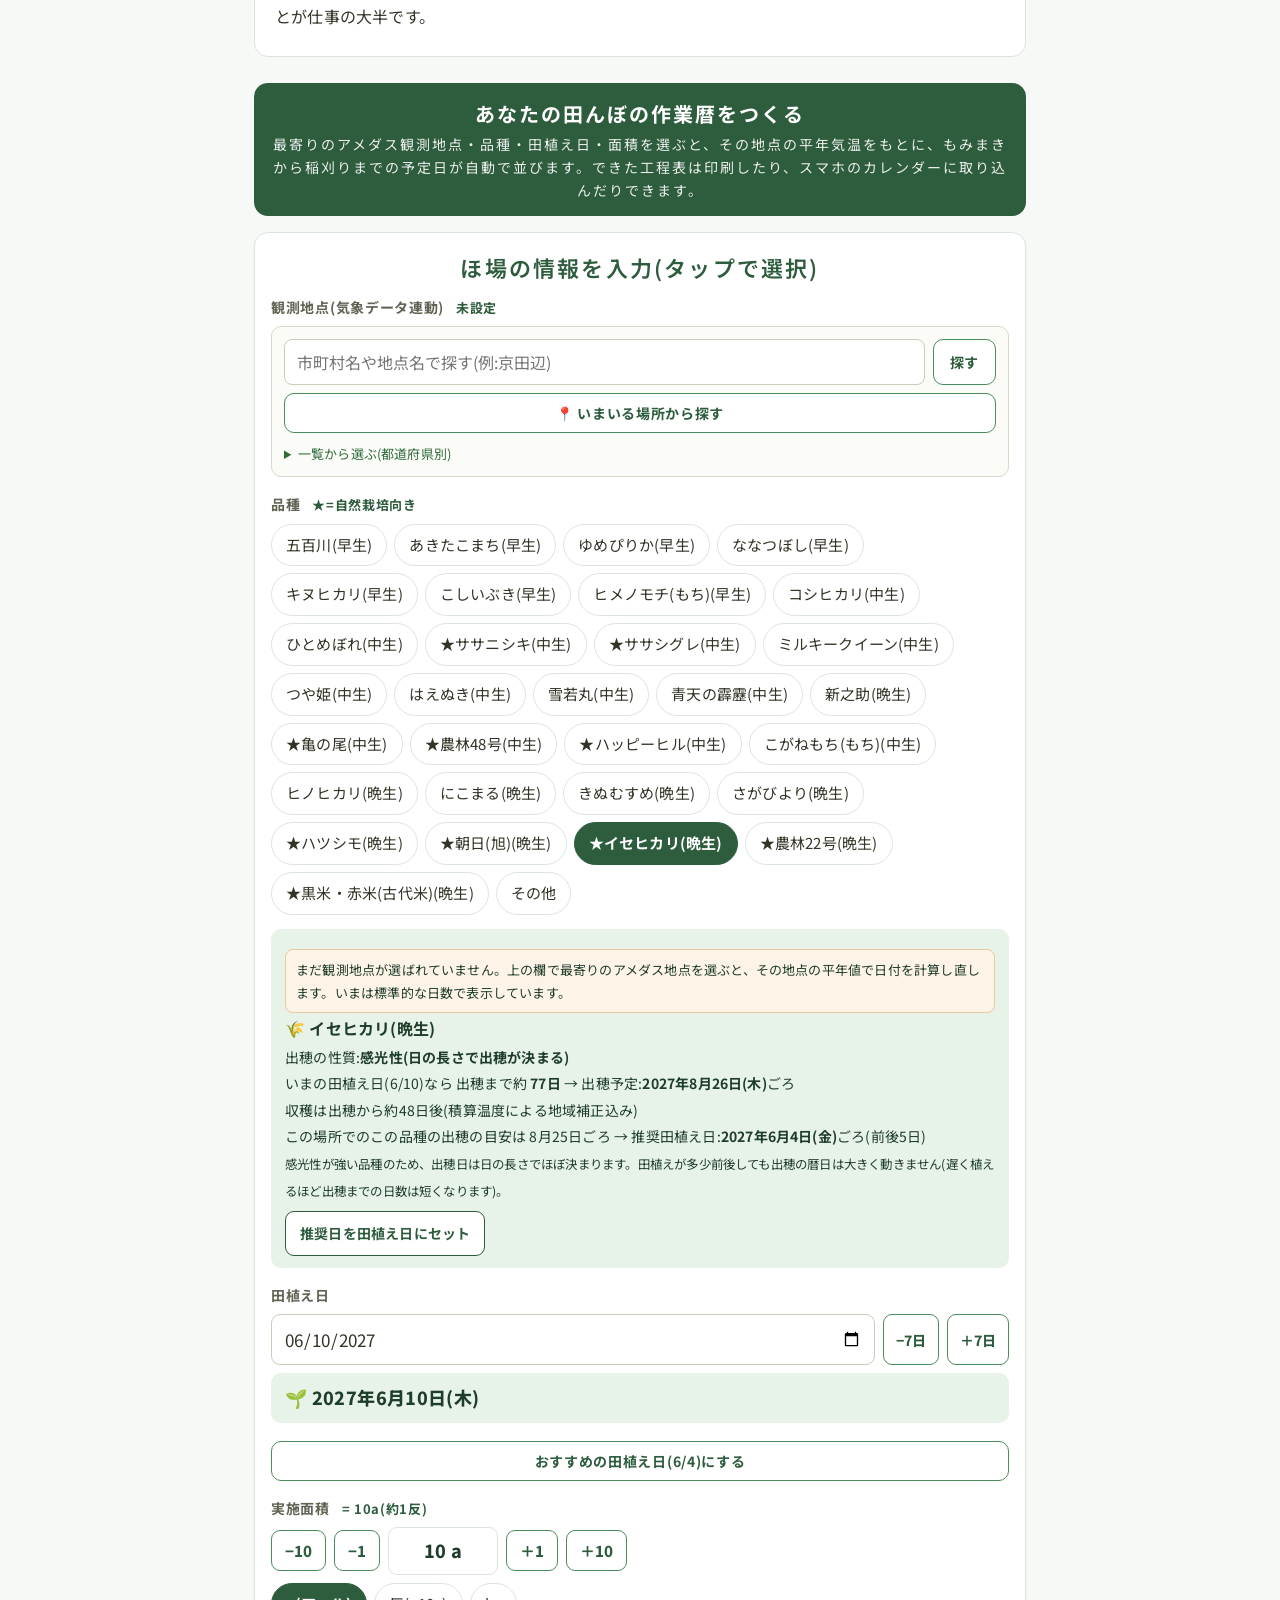
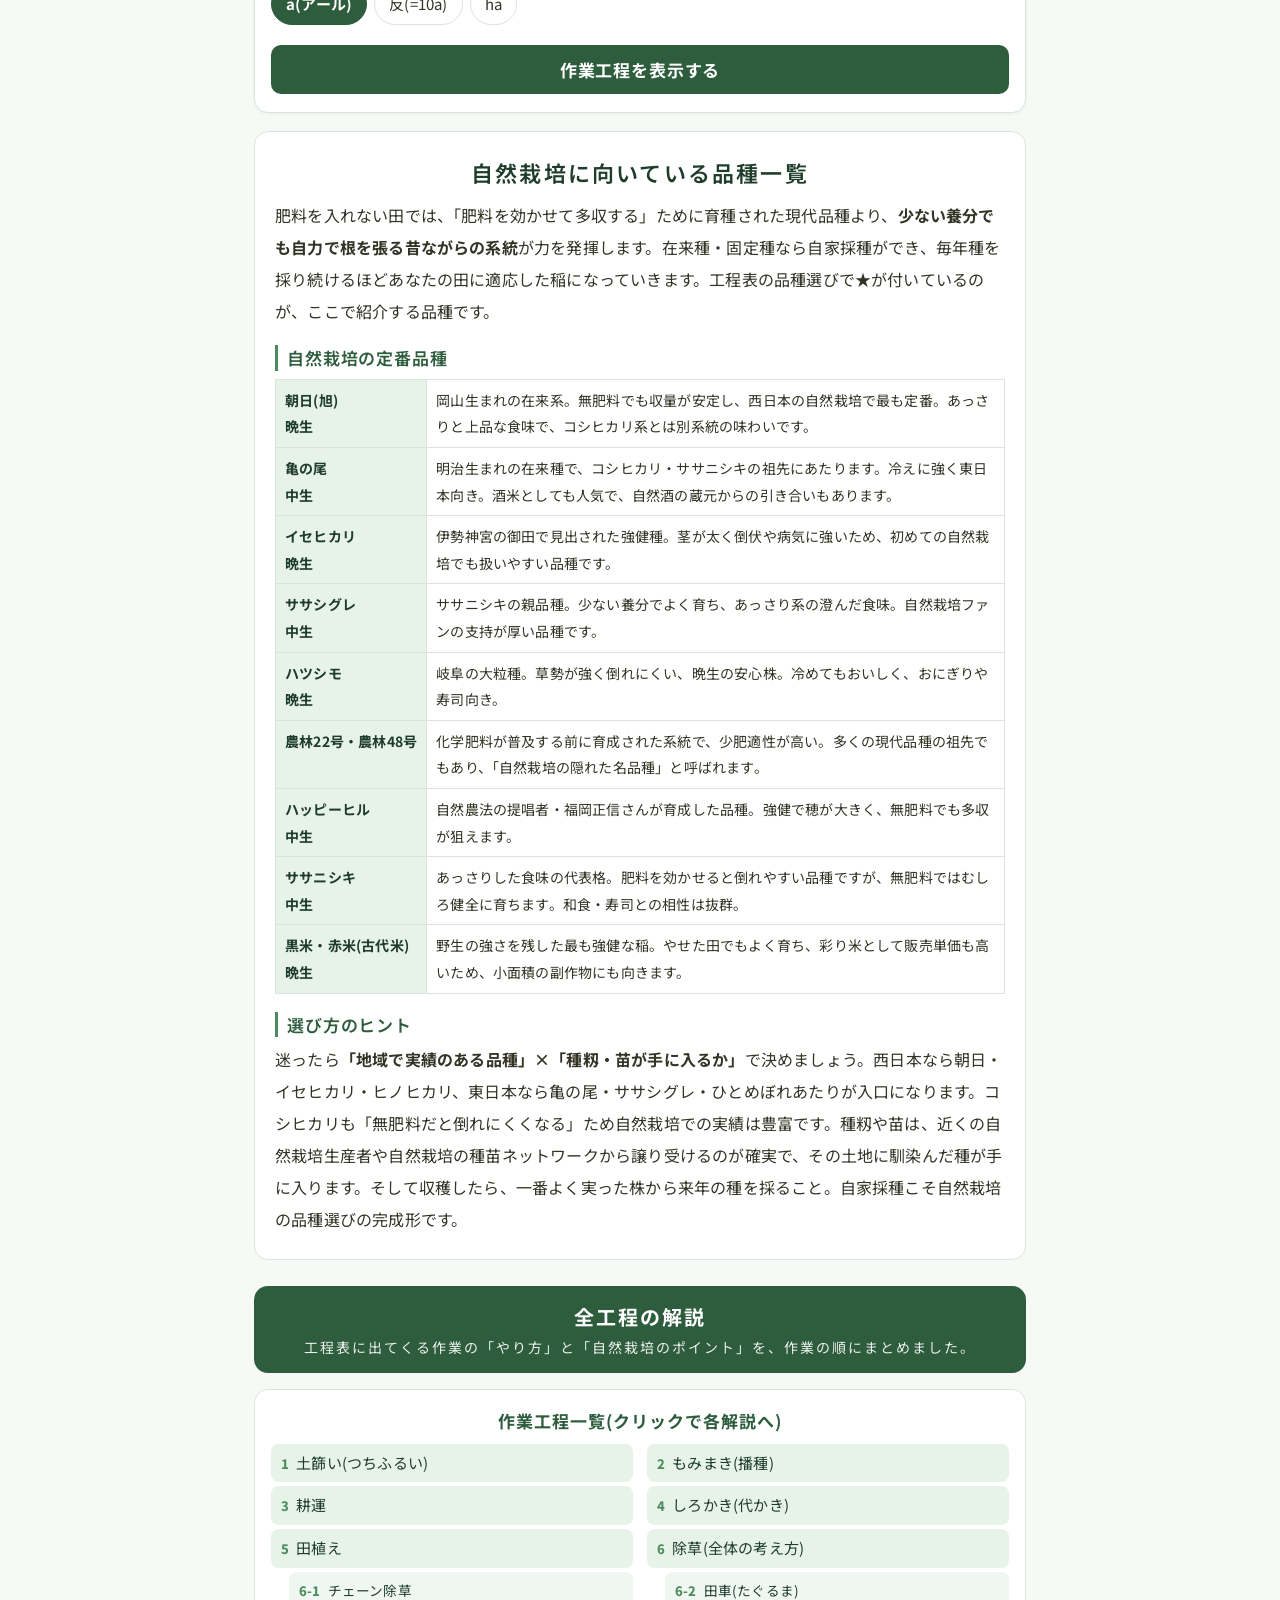
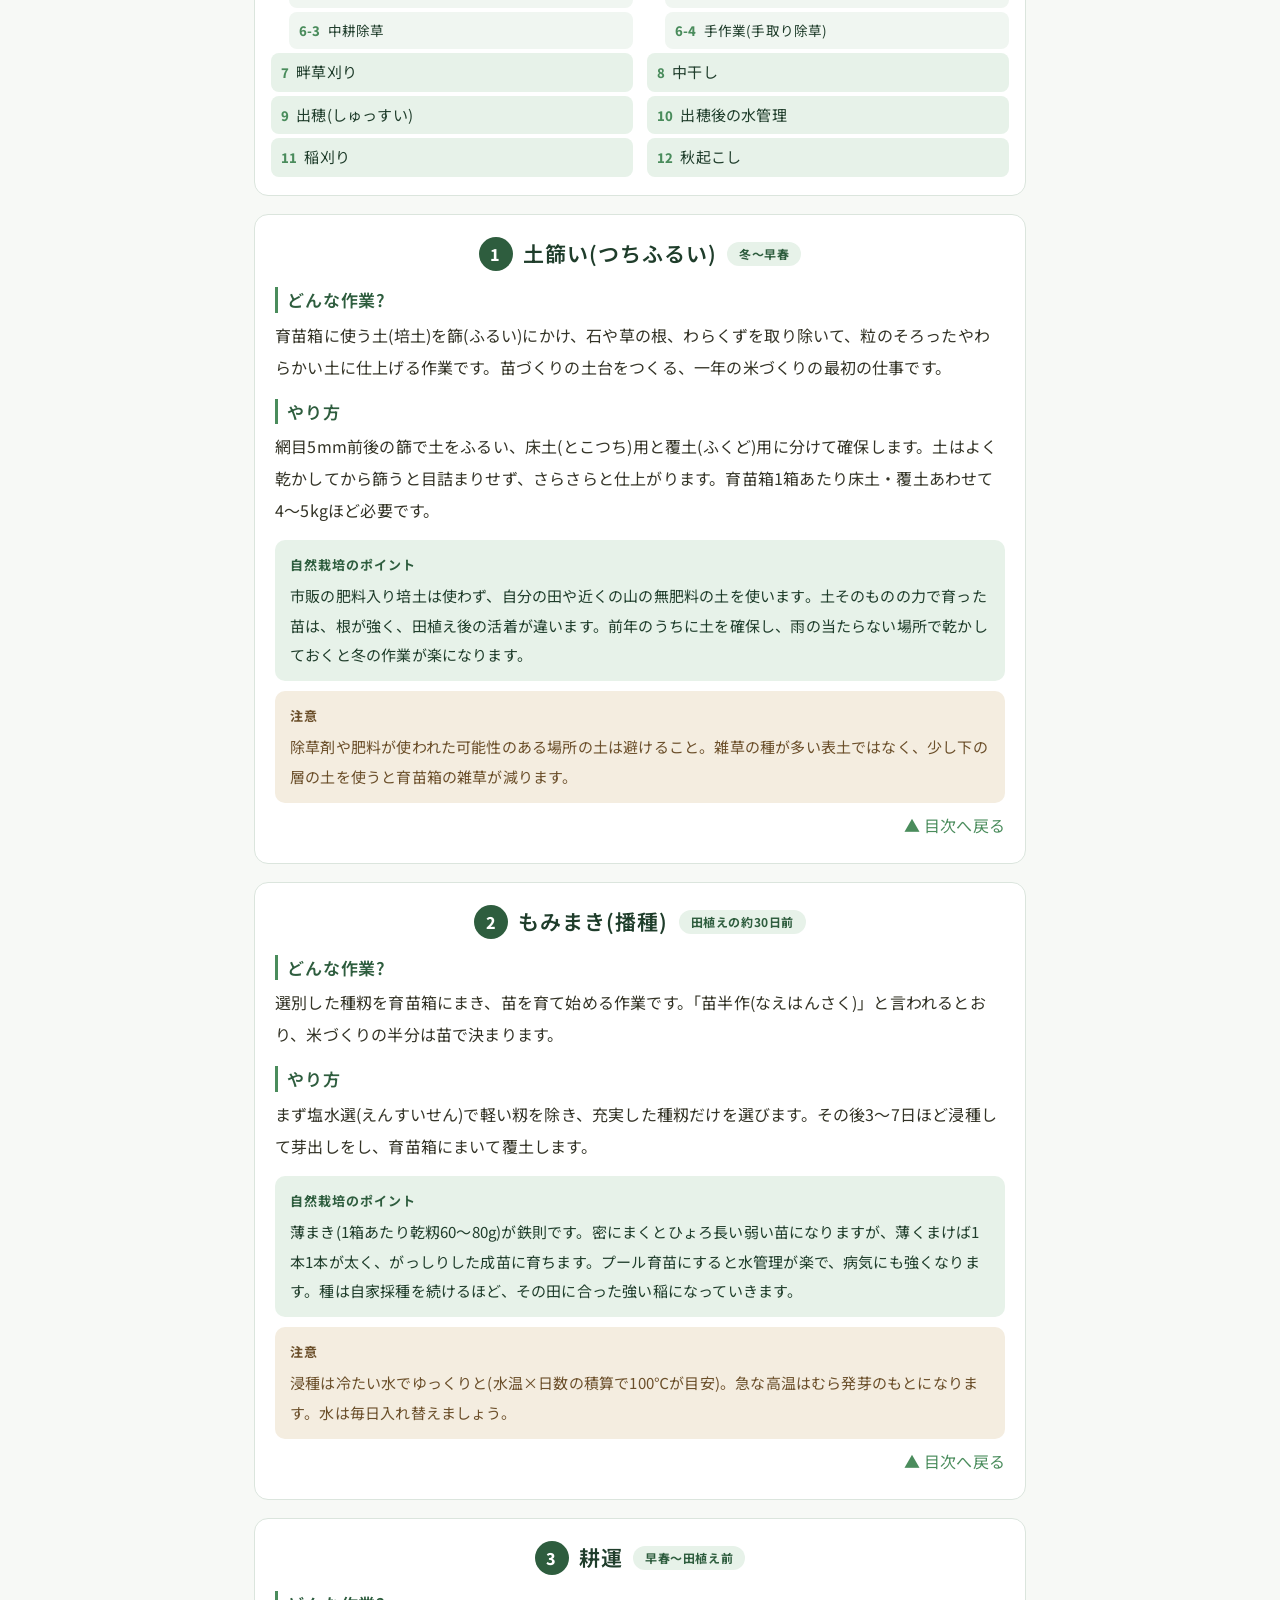
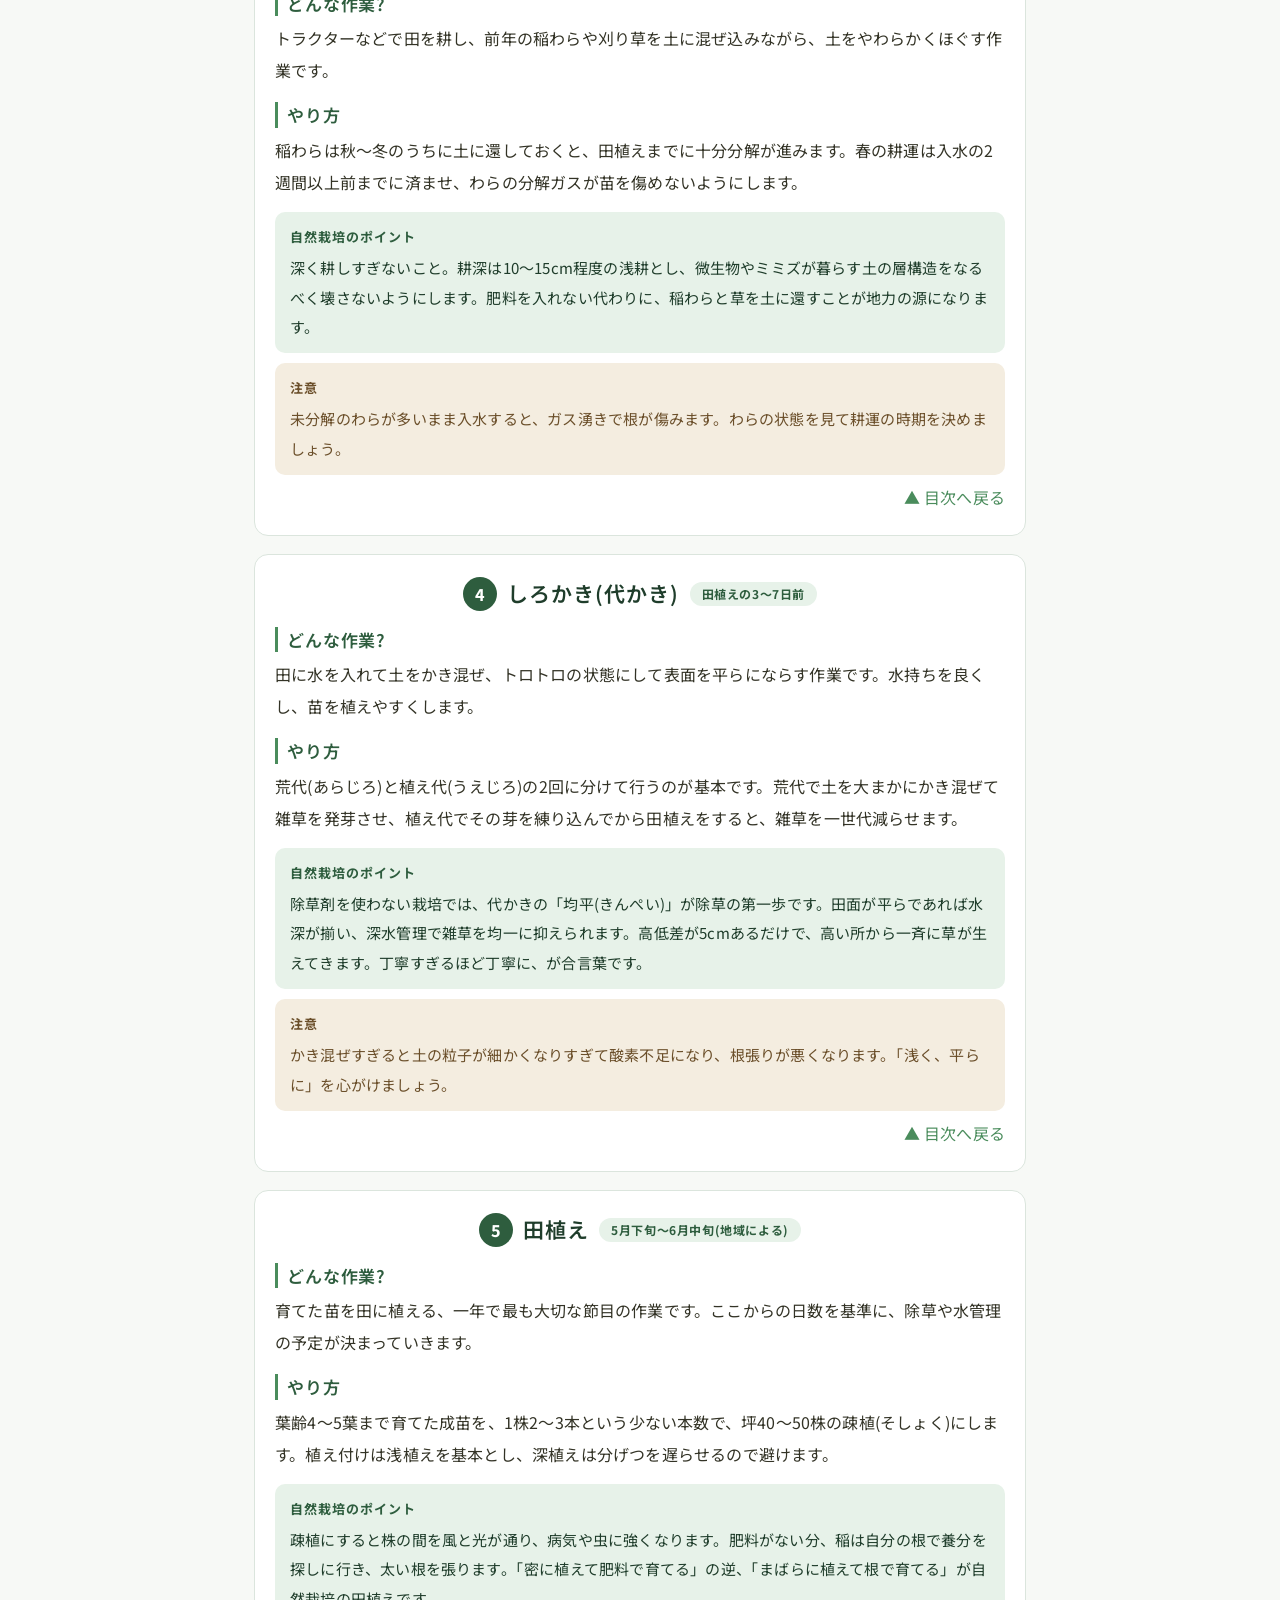
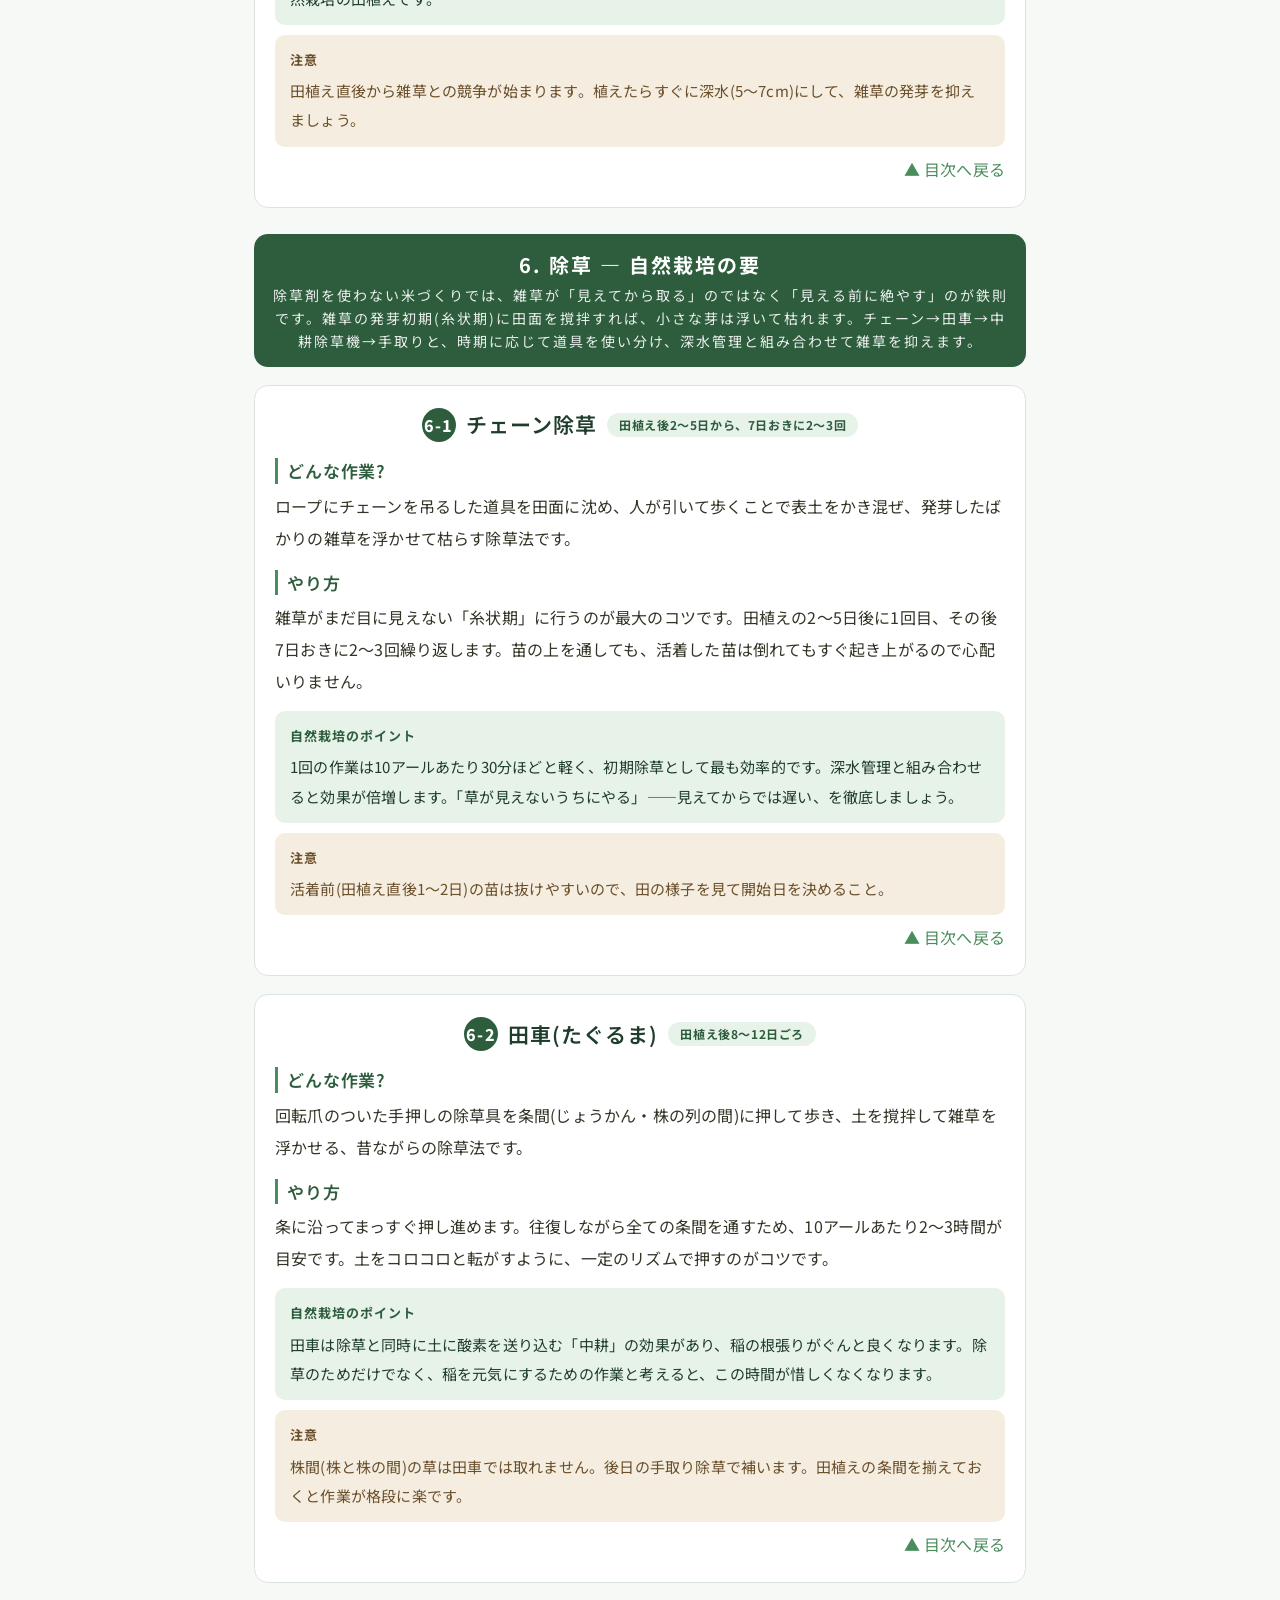
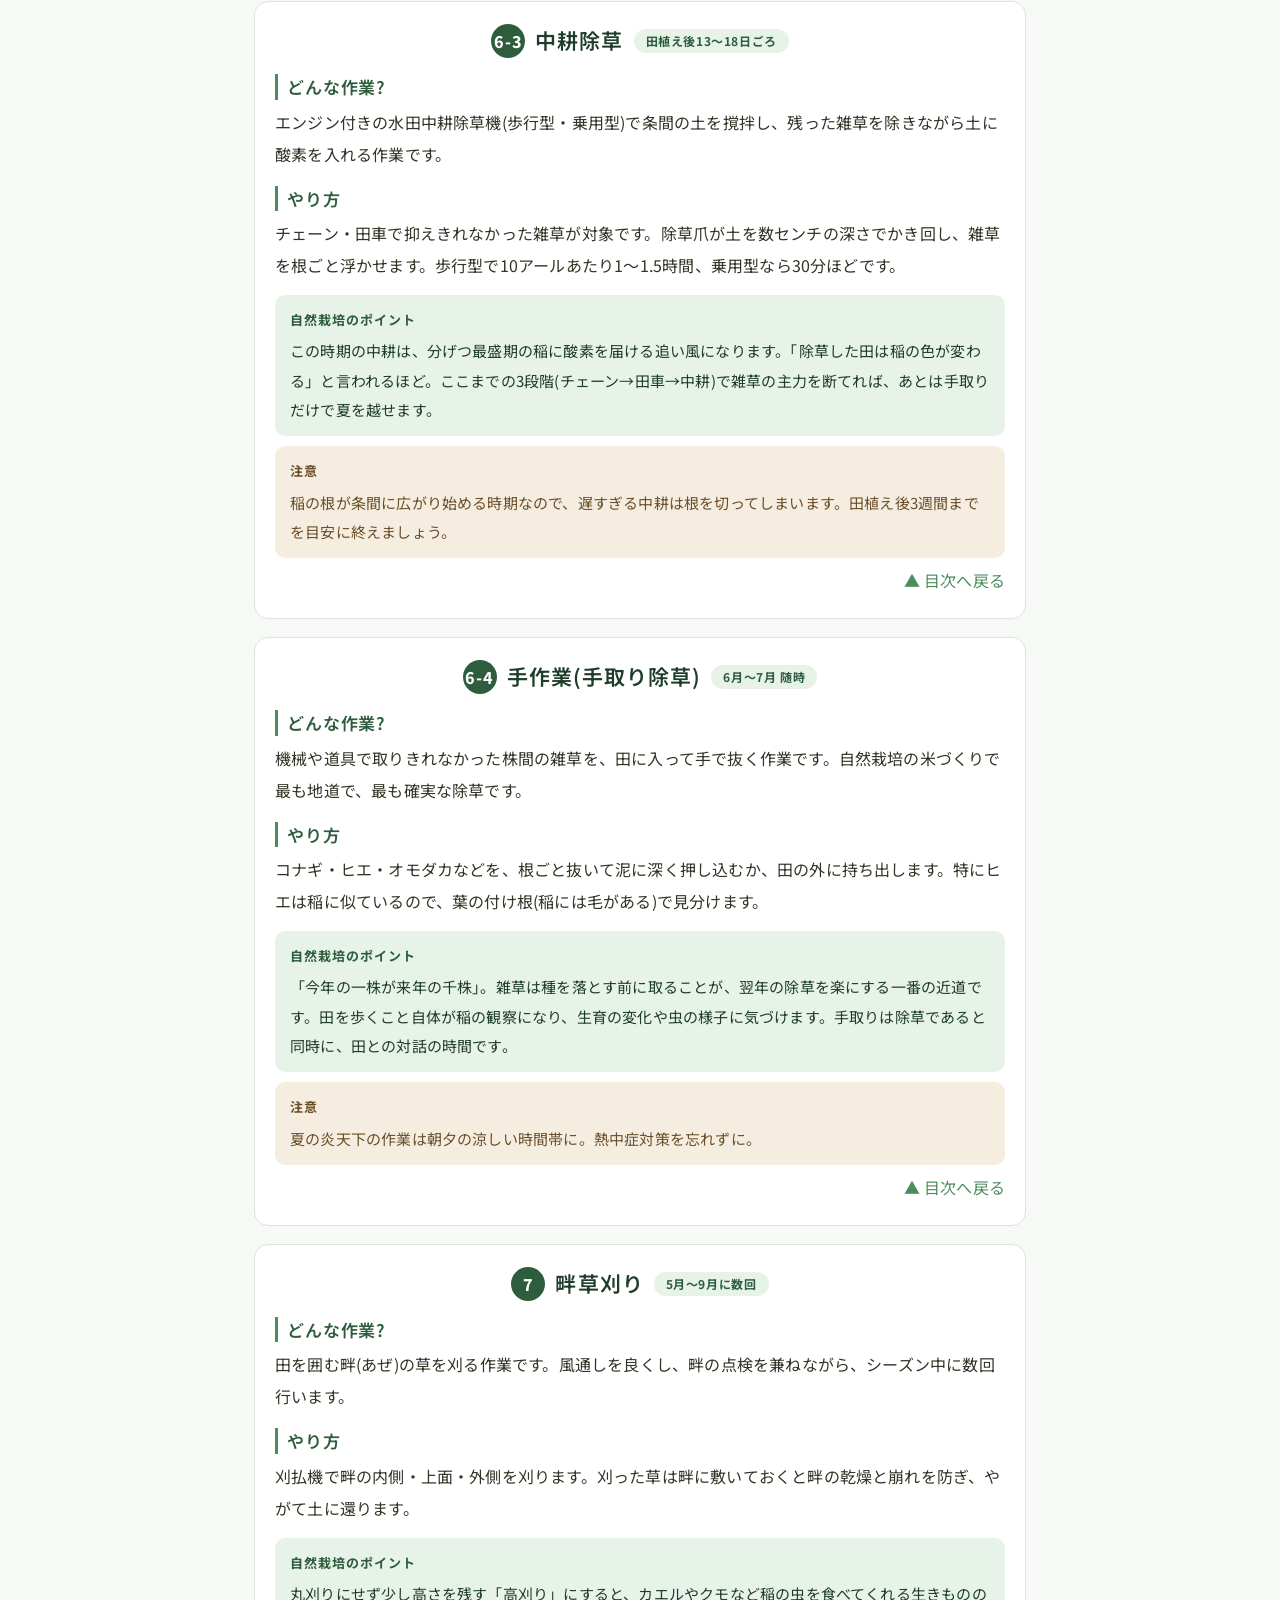
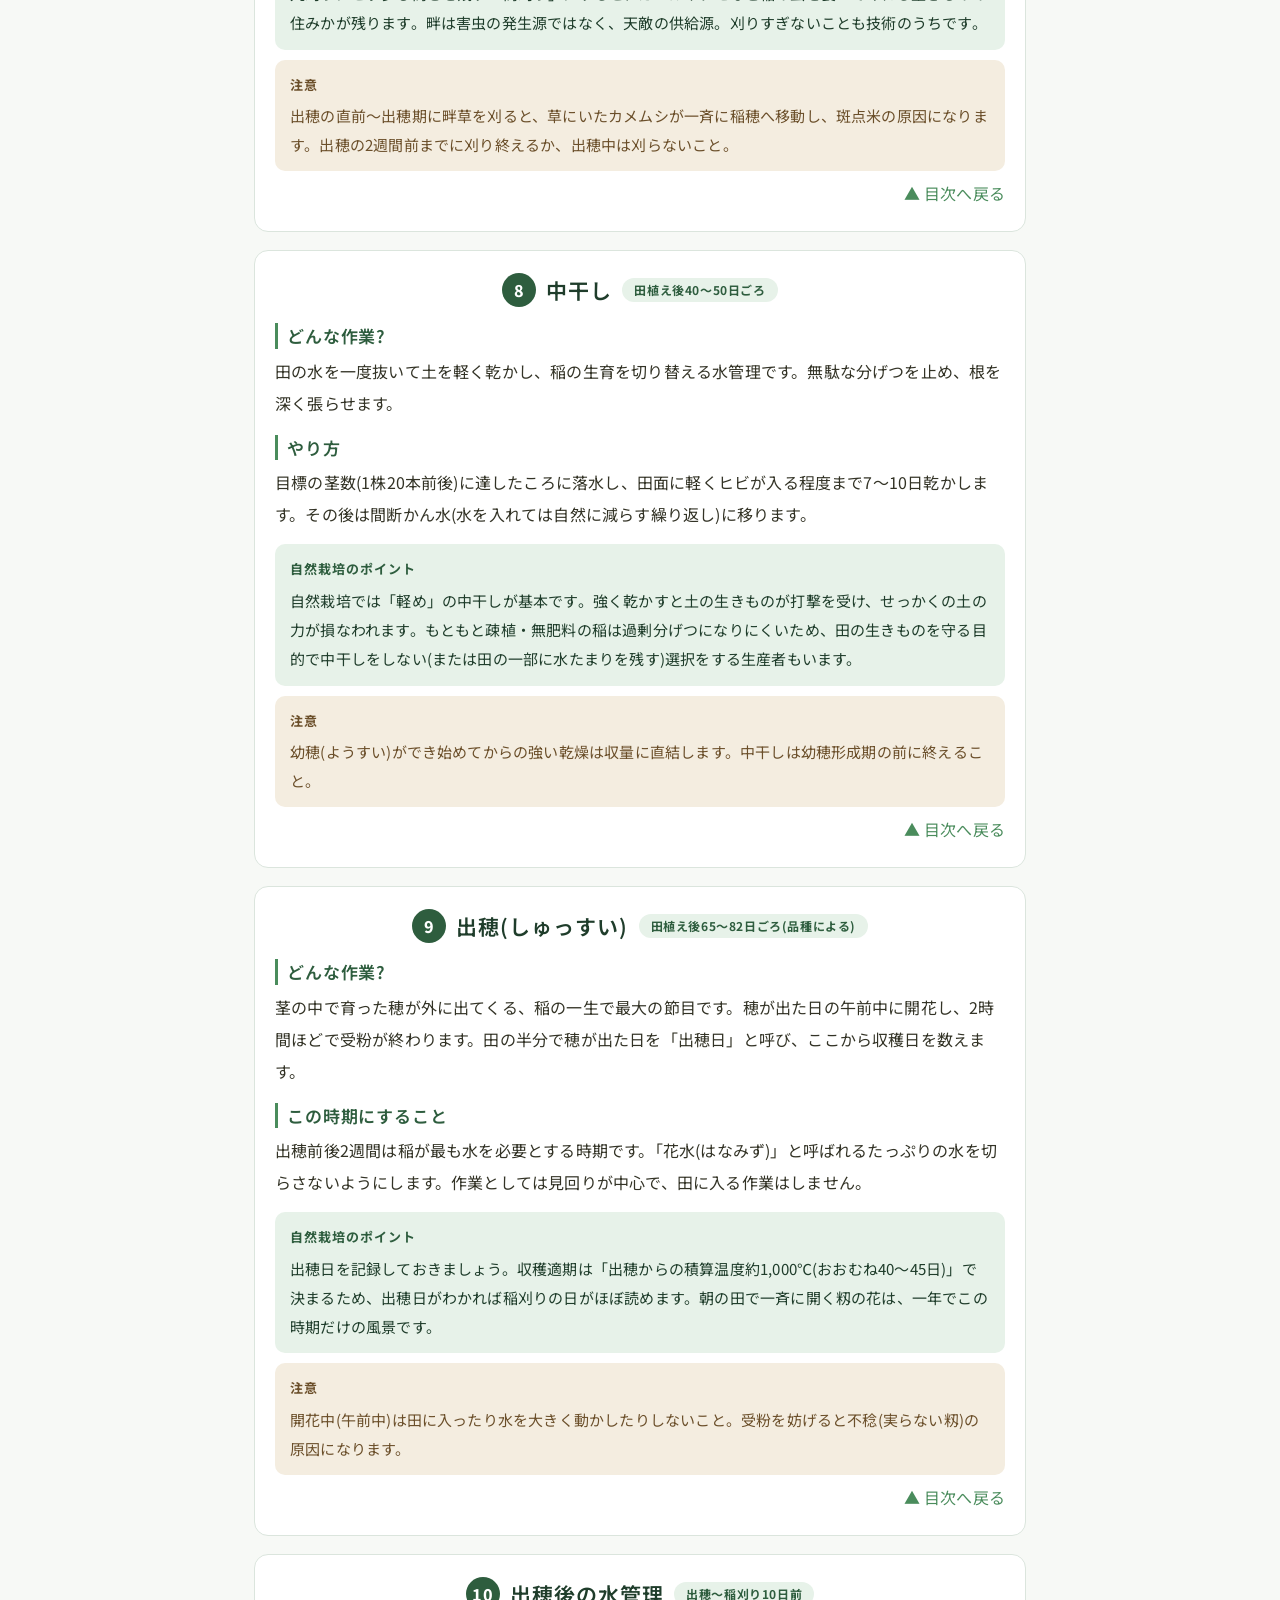
==== commit 27bd32d7: "動画を再生リストから1本の動画に差し替え 「【常識崩壊】23年の経験から生み出されたシンプルすぎる自然栽培のお米作り」 (jaX9OwiZDI0) を埋め込み。フッターのリンクも同じ動画へ。  Co-" ====
--- a/index.html
+++ b/index.html
@@ -47,7 +47,7 @@
 <div class="grid g3">
 <a class="card" href="#ryou"><span class="ico">📐</span><h3>どれだけの広さがいるか</h3><p>家族の人数と食べる量から、一年分のお米に必要な田んぼの広さを出します。4人家族なら1反で足ります。</p><span class="more">計算する →</span></a>
 <a class="card" href="#tool"><span class="ico">📅</span><h3>工程表をつくる</h3><p>最寄りのアメダス地点・品種・田植え日を選ぶと、もみまきから秋起こしまでの予定日が並びます。印刷とカレンダー取り込みに対応。</p><span class="more">つくる →</span></a>
-<a class="card" href="#douga"><span class="ico">▶</span><h3>動画で見る</h3><p>YUSANDO CHANNELの再生リスト「自然栽培の米作り１年目の教科書」。田んぼの様子と手つきは、見たほうが早いこともあります。</p><span class="more">見る →</span></a>
+<a class="card" href="#douga"><span class="ico">▶</span><h3>動画で見る</h3><p>23年の経験からたどり着いた、シンプルな自然栽培の米作り。YUSANDO CHANNELより。</p><span class="more">見る →</span></a>
 <a class="card" href="sagyou.html"><span class="ico">🌱</span><h3>作業の手順</h3><p>13の工程を、目的・手順・コツ・つまずきやすい点の順に。塩水選から稲刈りの適期判断まで。</p><span class="more">読む →</span></a>
 <a class="card" href="hinshu.html"><span class="ico">🌾</span><h3>品種を選ぶ</h3><p>28品種を出穂期・積算温度・耐冷性・いもち病抵抗性で比較。その土地の気温で登熟しきる品種の選び方。</p><span class="more">選ぶ →</span></a>
 <a class="card" href="nouki.html"><span class="ico">🛠</span><h3>農機具と予算</h3><p>1反なら約9万円、3反で約84万円。実売価格と中古相場、そして借りて済ませる方法。</p><span class="more">見積もる →</span></a>
@@ -1799,17 +1799,17 @@
 <div class="sec-head">
 <div class="kicker">VIDEO</div>
 <h2>動画でも見られます</h2>
-<p>この教科書と同じ内容を、YUSANDO CHANNEL の再生リスト「自然栽培の米作り１年目の教科書」で公開しています。文字で読むより、田んぼの様子と手つきを見たほうが早い工程もあります。</p>
+<p>この教科書のもとになっている考え方を、YUSANDO CHANNEL で話しています。文字で読むより、田んぼの様子と手つきを見たほうが早いこともあります。</p>
 </div>
 <div class="videogrid">
-<button class="ytf" id="ytf" type="button" aria-label="再生リスト「自然栽培の米作り１年目の教科書」を再生する">
-<img src="https://i.ytimg.com/vi/HhwirjCvGoQ/maxresdefault.jpg" alt="" loading="lazy" width="1280" height="720" onerror="this.onerror=null;this.src='https://i.ytimg.com/vi/HhwirjCvGoQ/hqdefault.jpg';">
+<button class="ytf" id="ytf" type="button" aria-label="動画「【常識崩壊】23年の経験から生み出されたシンプルすぎる自然栽培のお米作り」を再生する">
+<img src="https://i.ytimg.com/vi/jaX9OwiZDI0/maxresdefault.jpg" alt="" loading="lazy" width="1280" height="720" onerror="this.onerror=null;this.src='https://i.ytimg.com/vi/jaX9OwiZDI0/hqdefault.jpg';">
 <span class="play"></span>
 </button>
 <div class="videoside">
-<h3>自然栽培の米作り１年目の教科書</h3>
-<p>YUSANDO CHANNEL の再生リストです。再生ボタンを押すと、このページの中で連続再生が始まります。動画が追加されると、この一覧にも自動で並びます。</p>
-<a class="btn btn-o" href="https://www.youtube.com/playlist?list=PL0WeRF60IJDnxj_Zh5rPKQx-ST7RMdc0I" target="_blank" rel="noopener">YouTubeで再生リストを開く</a>
+<h3>【常識崩壊】23年の経験から生み出されたシンプルすぎる自然栽培のお米作り</h3>
+<p>23年つづけてたどり着いた、自然栽培のお米作りの考え方。再生ボタンを押すと、このページの中でそのまま再生されます。</p>
+<a class="btn btn-o" href="https://www.youtube.com/watch?v=jaX9OwiZDI0" target="_blank" rel="noopener">YouTubeで見る</a>
 <p class="calc-note">※ 再生ボタンを押すまで、YouTubeへの通信は発生しません。</p>
 </div>
 </div>
@@ -1819,8 +1819,8 @@
   var f=document.getElementById("ytf"); if(!f) return;
   f.addEventListener("click", function(){
     var i=document.createElement("iframe");
-    i.src="https://www.youtube-nocookie.com/embed/videoseries?list=PL0WeRF60IJDnxj_Zh5rPKQx-ST7RMdc0I&autoplay=1&rel=0";
-    i.title="自然栽培の米作り１年目の教科書 — YUSANDO CHANNEL";
+    i.src="https://www.youtube-nocookie.com/embed/jaX9OwiZDI0?autoplay=1&rel=0";
+    i.title="【常識崩壊】23年の経験から生み出されたシンプルすぎる自然栽培のお米作り — YUSANDO CHANNEL";
     i.allow="accelerometer; autoplay; clipboard-write; encrypted-media; gyroscope; picture-in-picture; web-share";
     i.setAttribute("allowfullscreen","");
     i.setAttribute("referrerpolicy","strict-origin-when-cross-origin");
@@ -1846,7 +1846,7 @@
 <div>
 <h4>このサイトのもと</h4>
 <ul>
-<li><a href="https://www.youtube.com/playlist?list=PL0WeRF60IJDnxj_Zh5rPKQx-ST7RMdc0I" target="_blank" rel="noopener">動画版（YUSANDO CHANNEL）</a></li>
+<li><a href="https://www.youtube.com/watch?v=jaX9OwiZDI0" target="_blank" rel="noopener">動画版（YUSANDO CHANNEL）</a></li>
 <li><a href="https://github.com/Yusandonatural/inasaku" target="_blank" rel="noopener">ソースコード（GitHub）</a></li>
 </ul>
 </div>
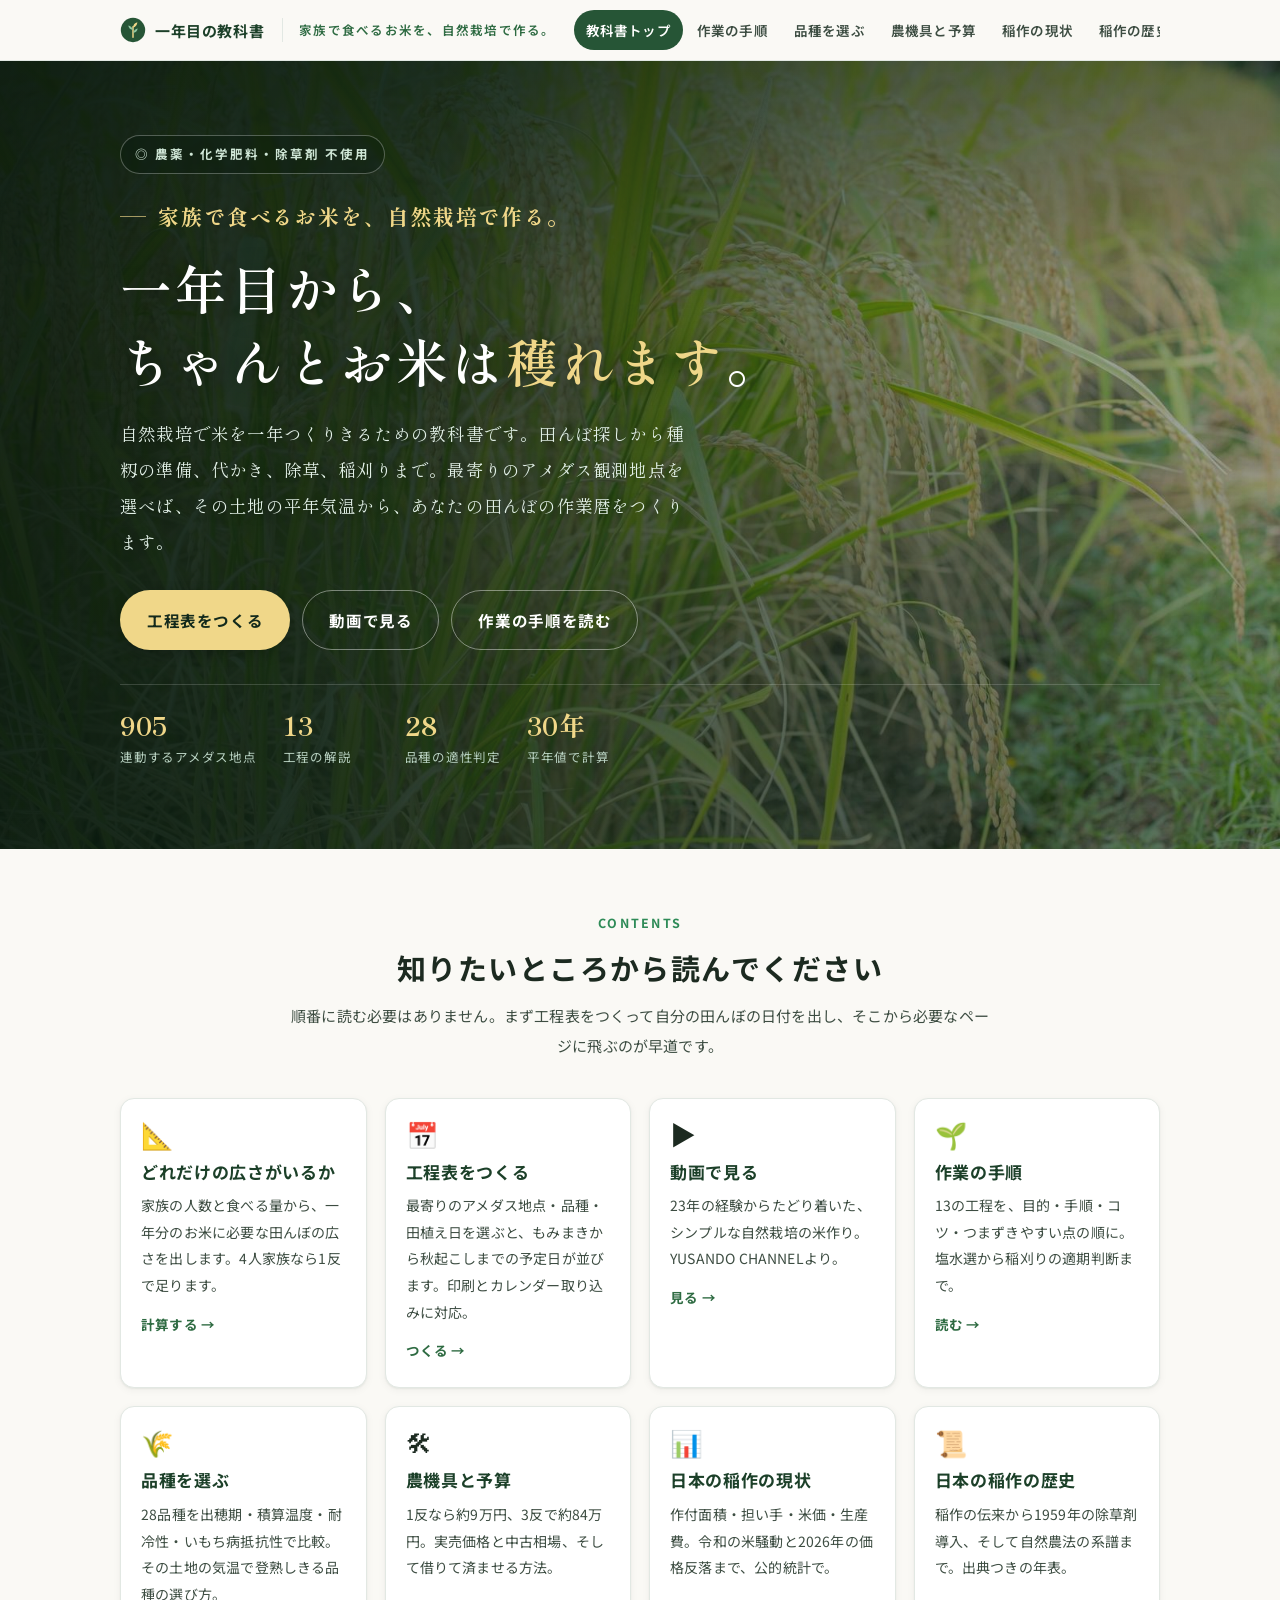
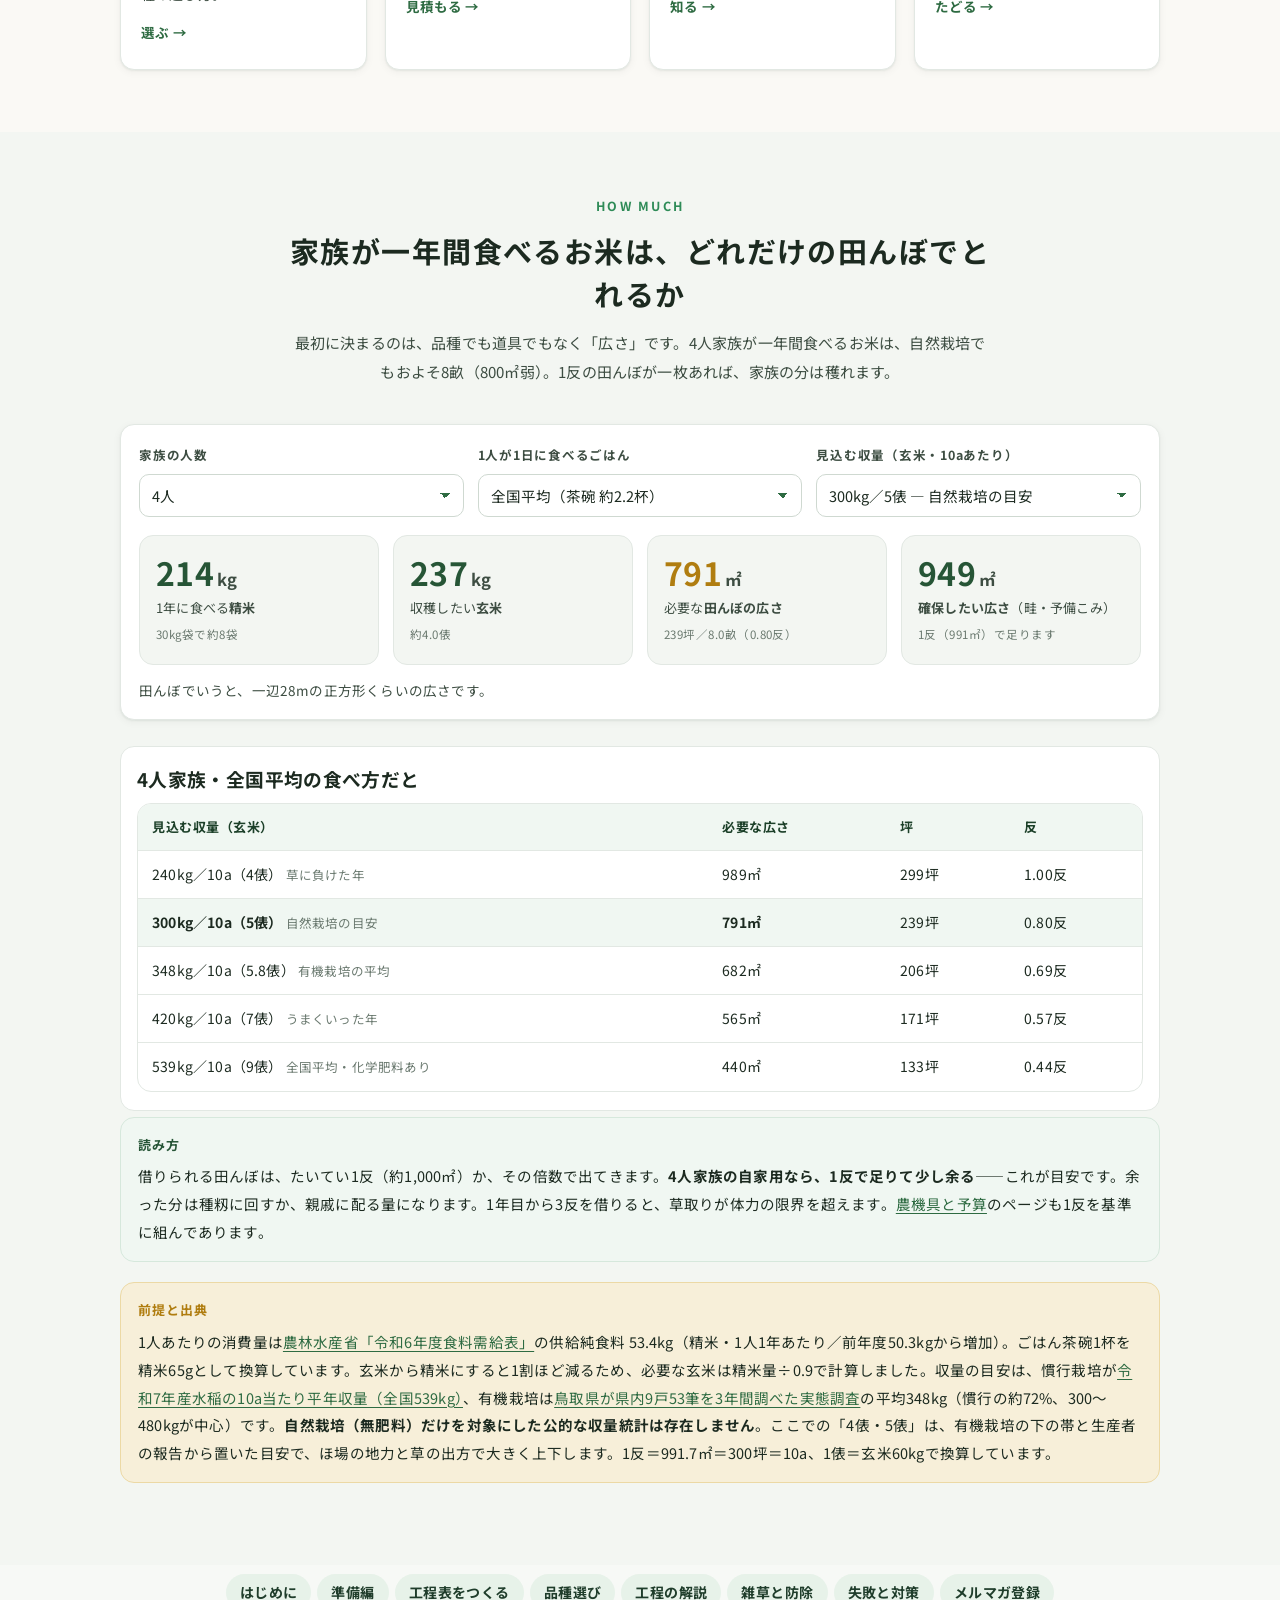
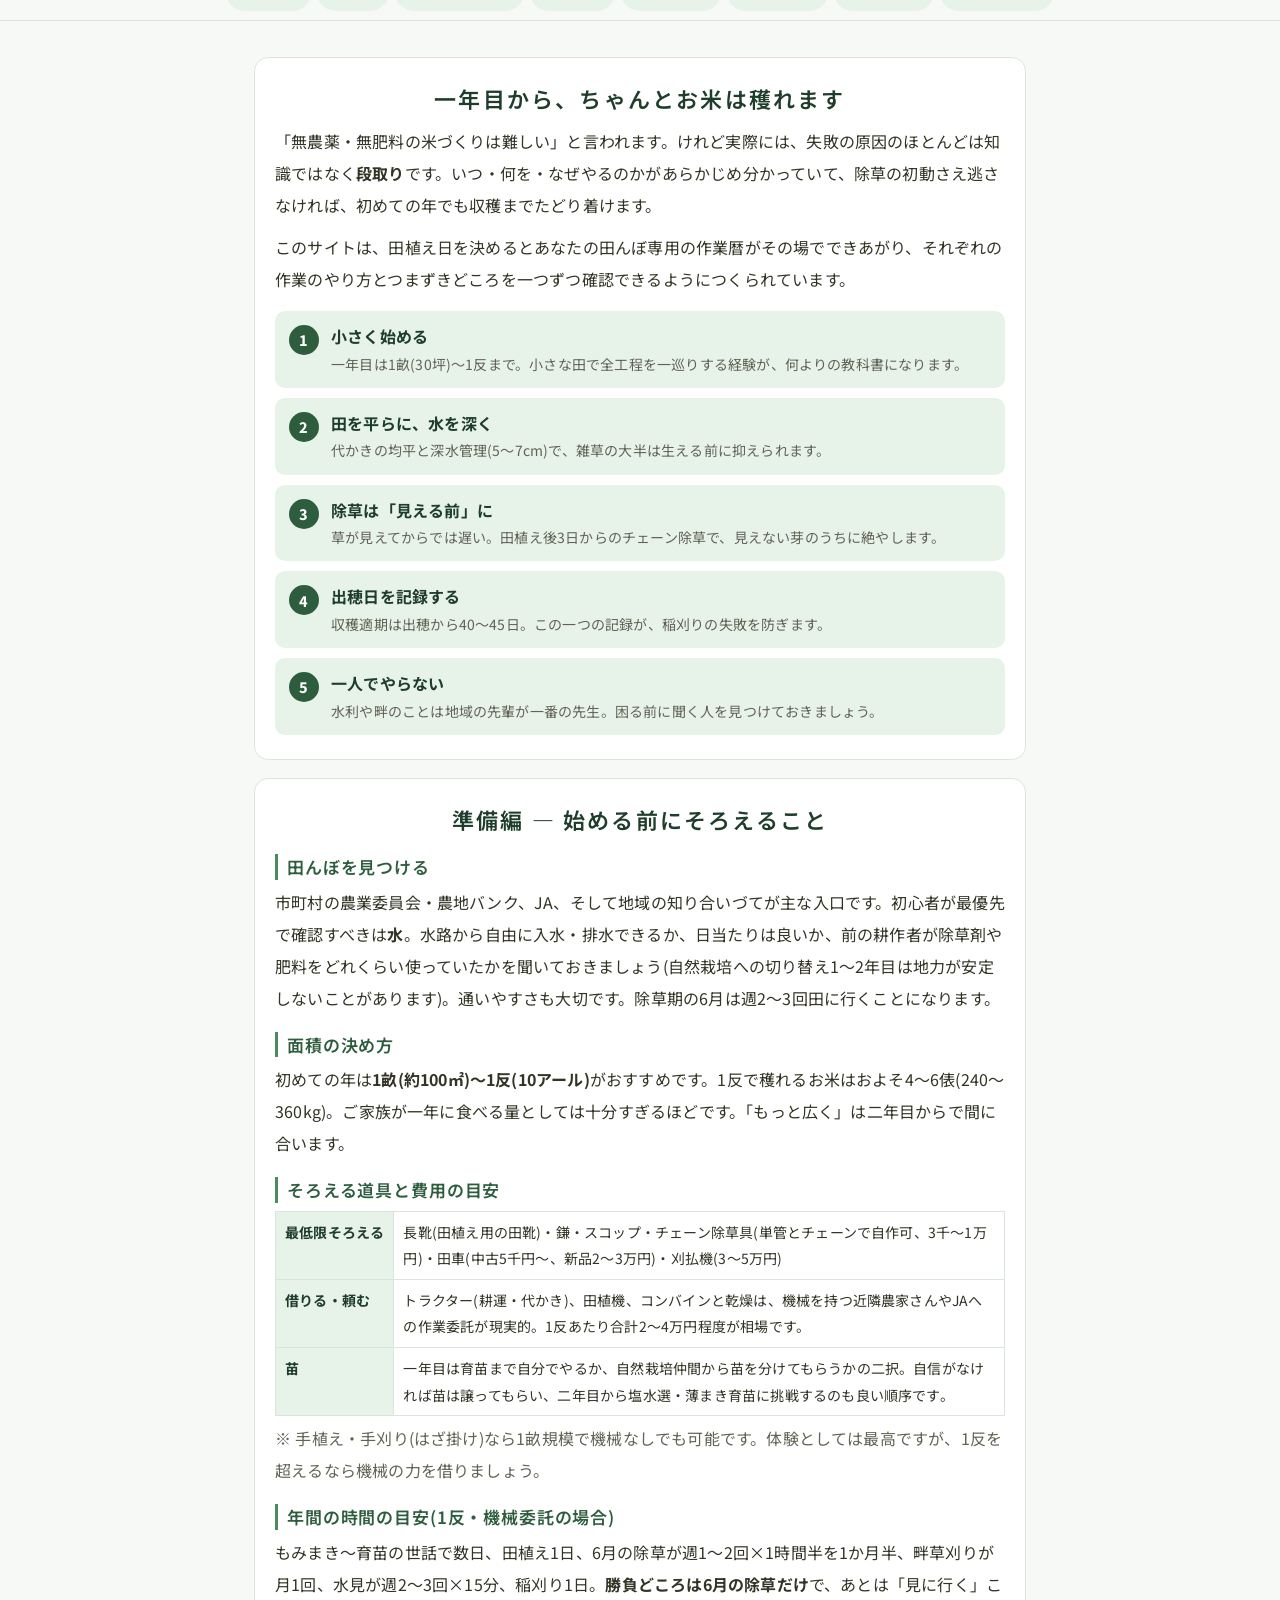
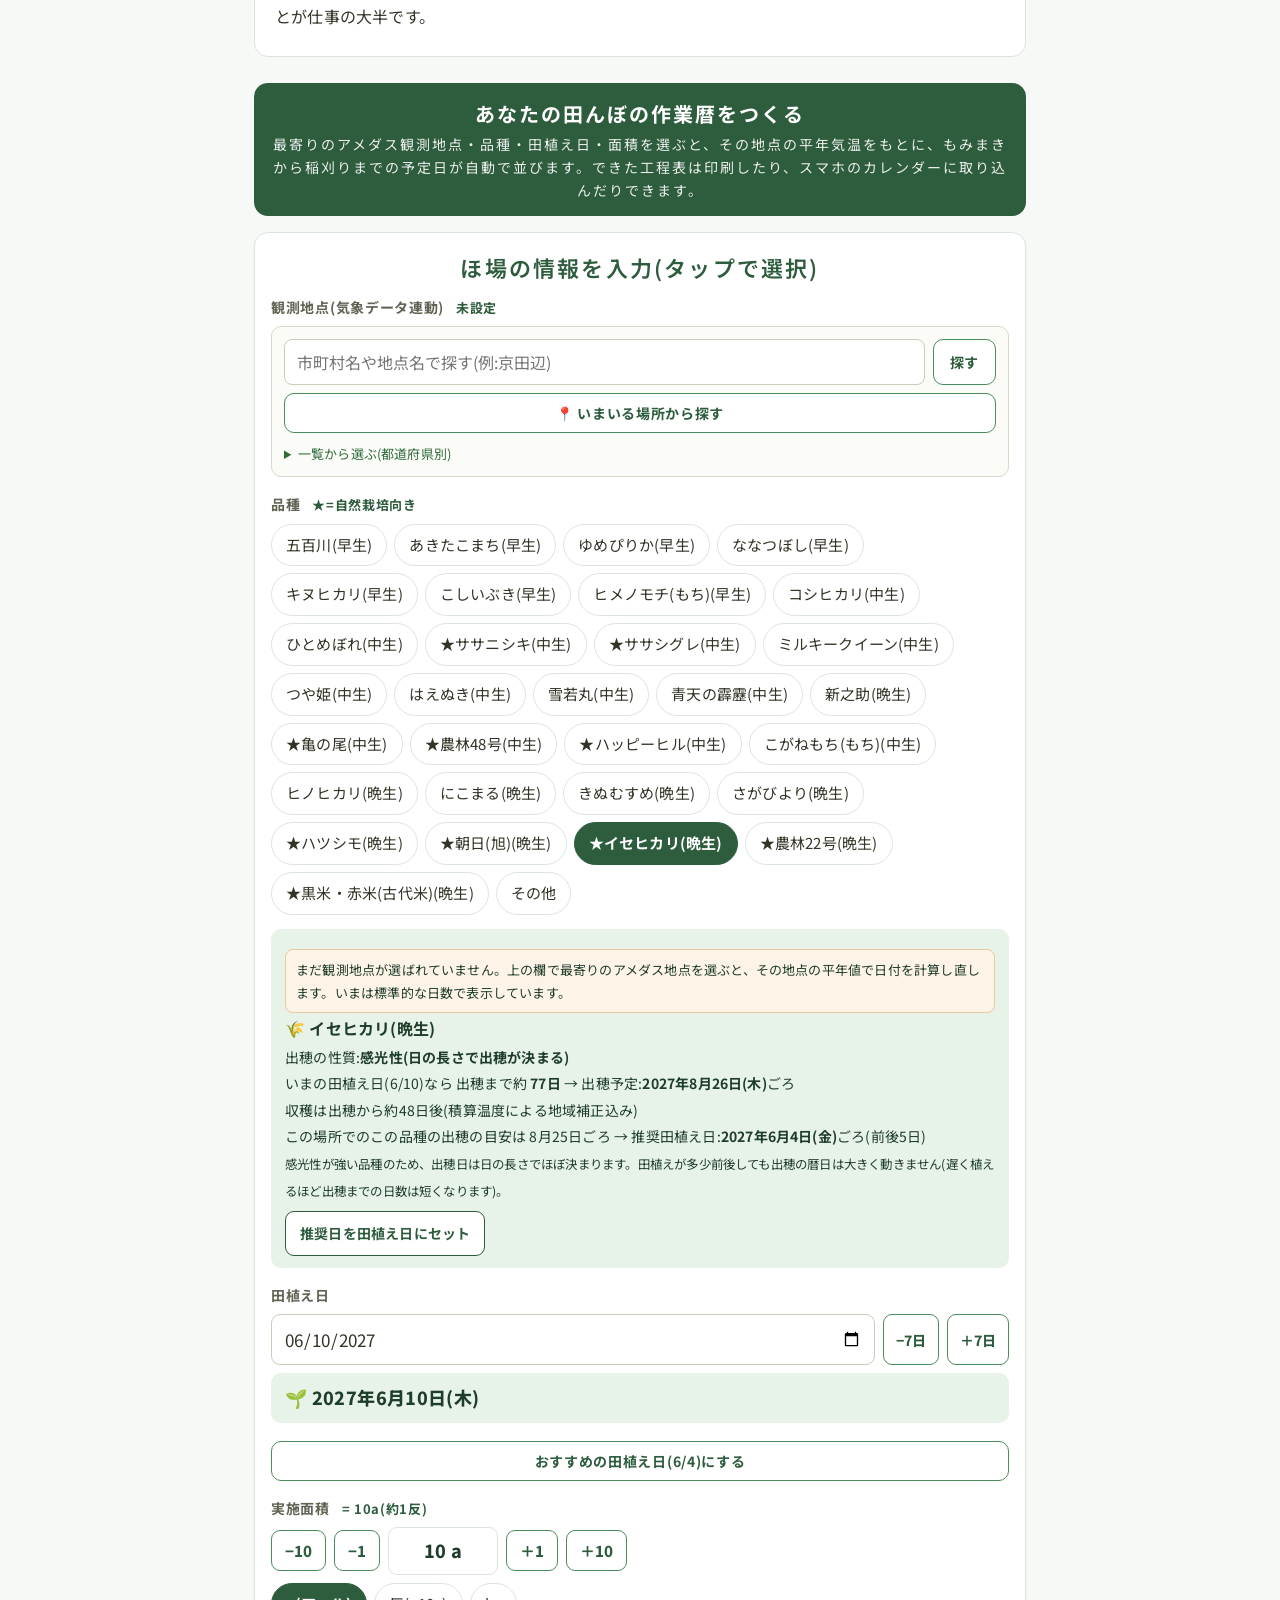
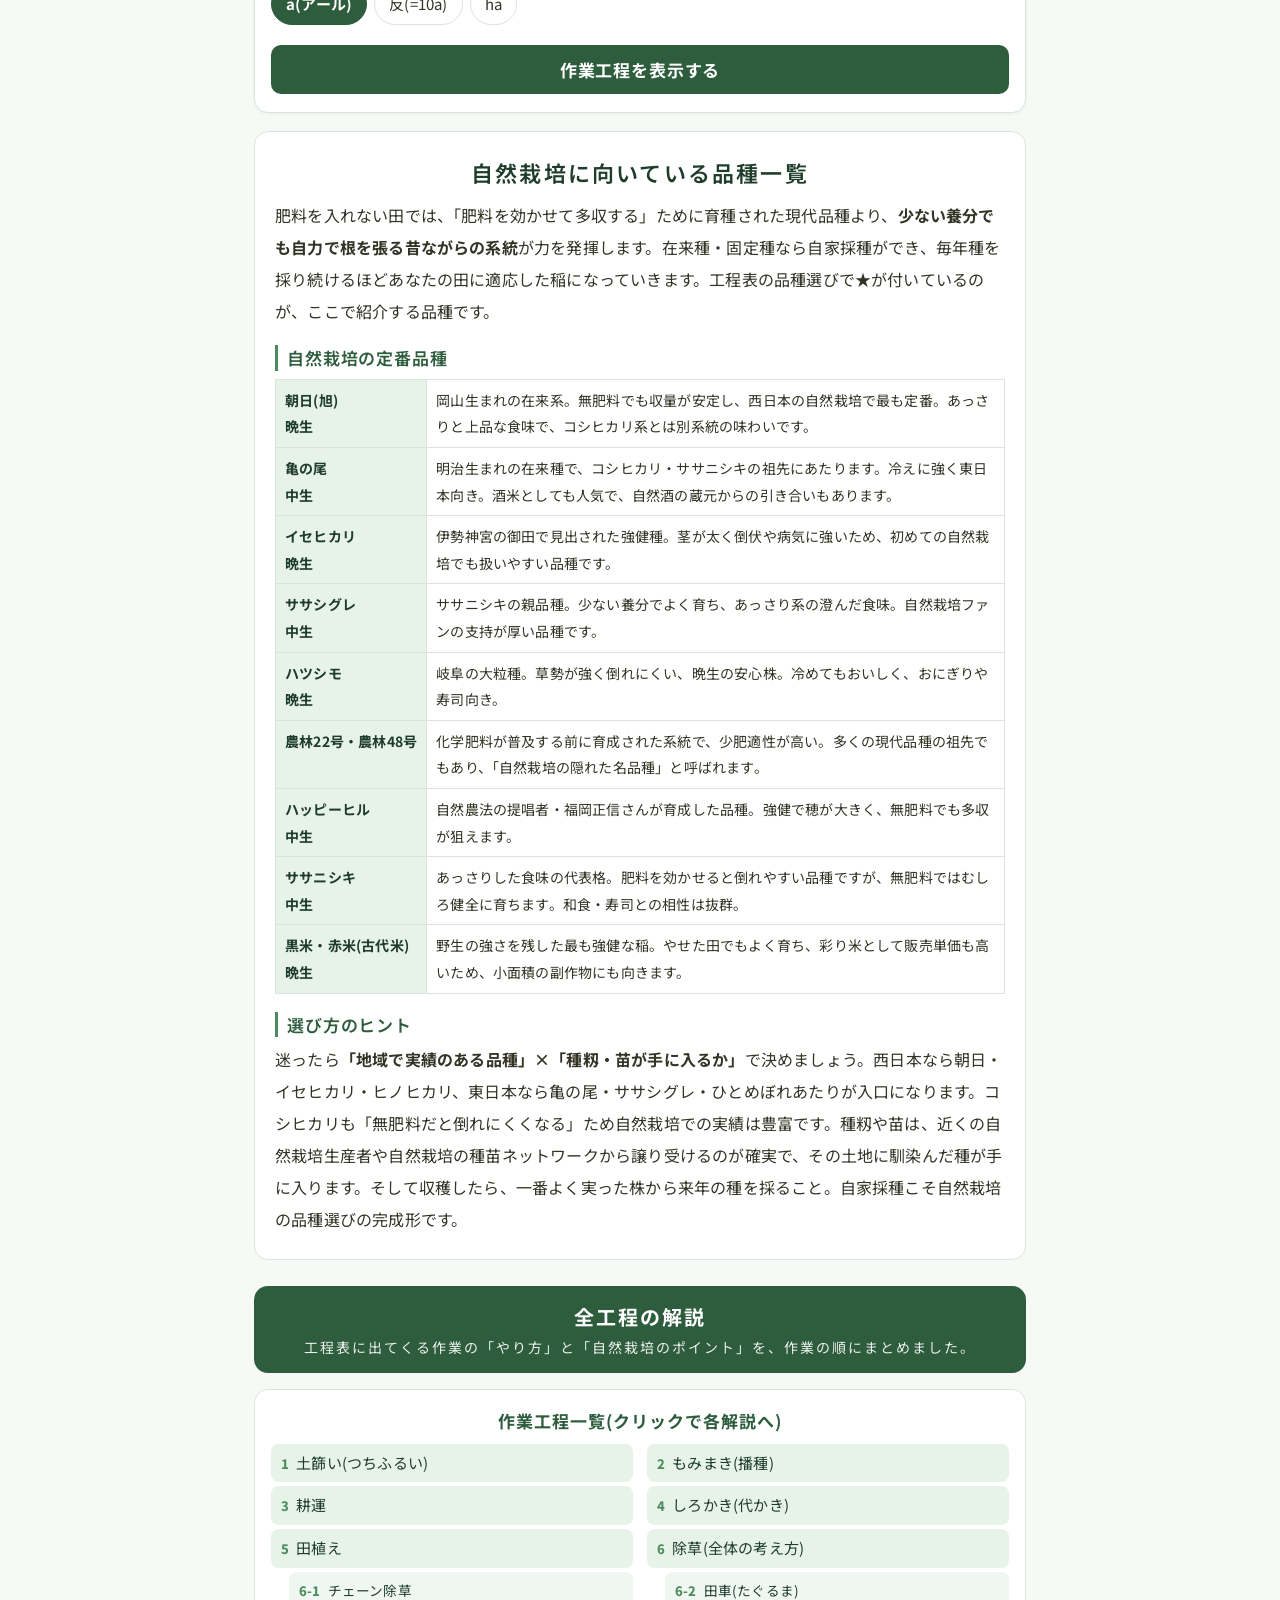
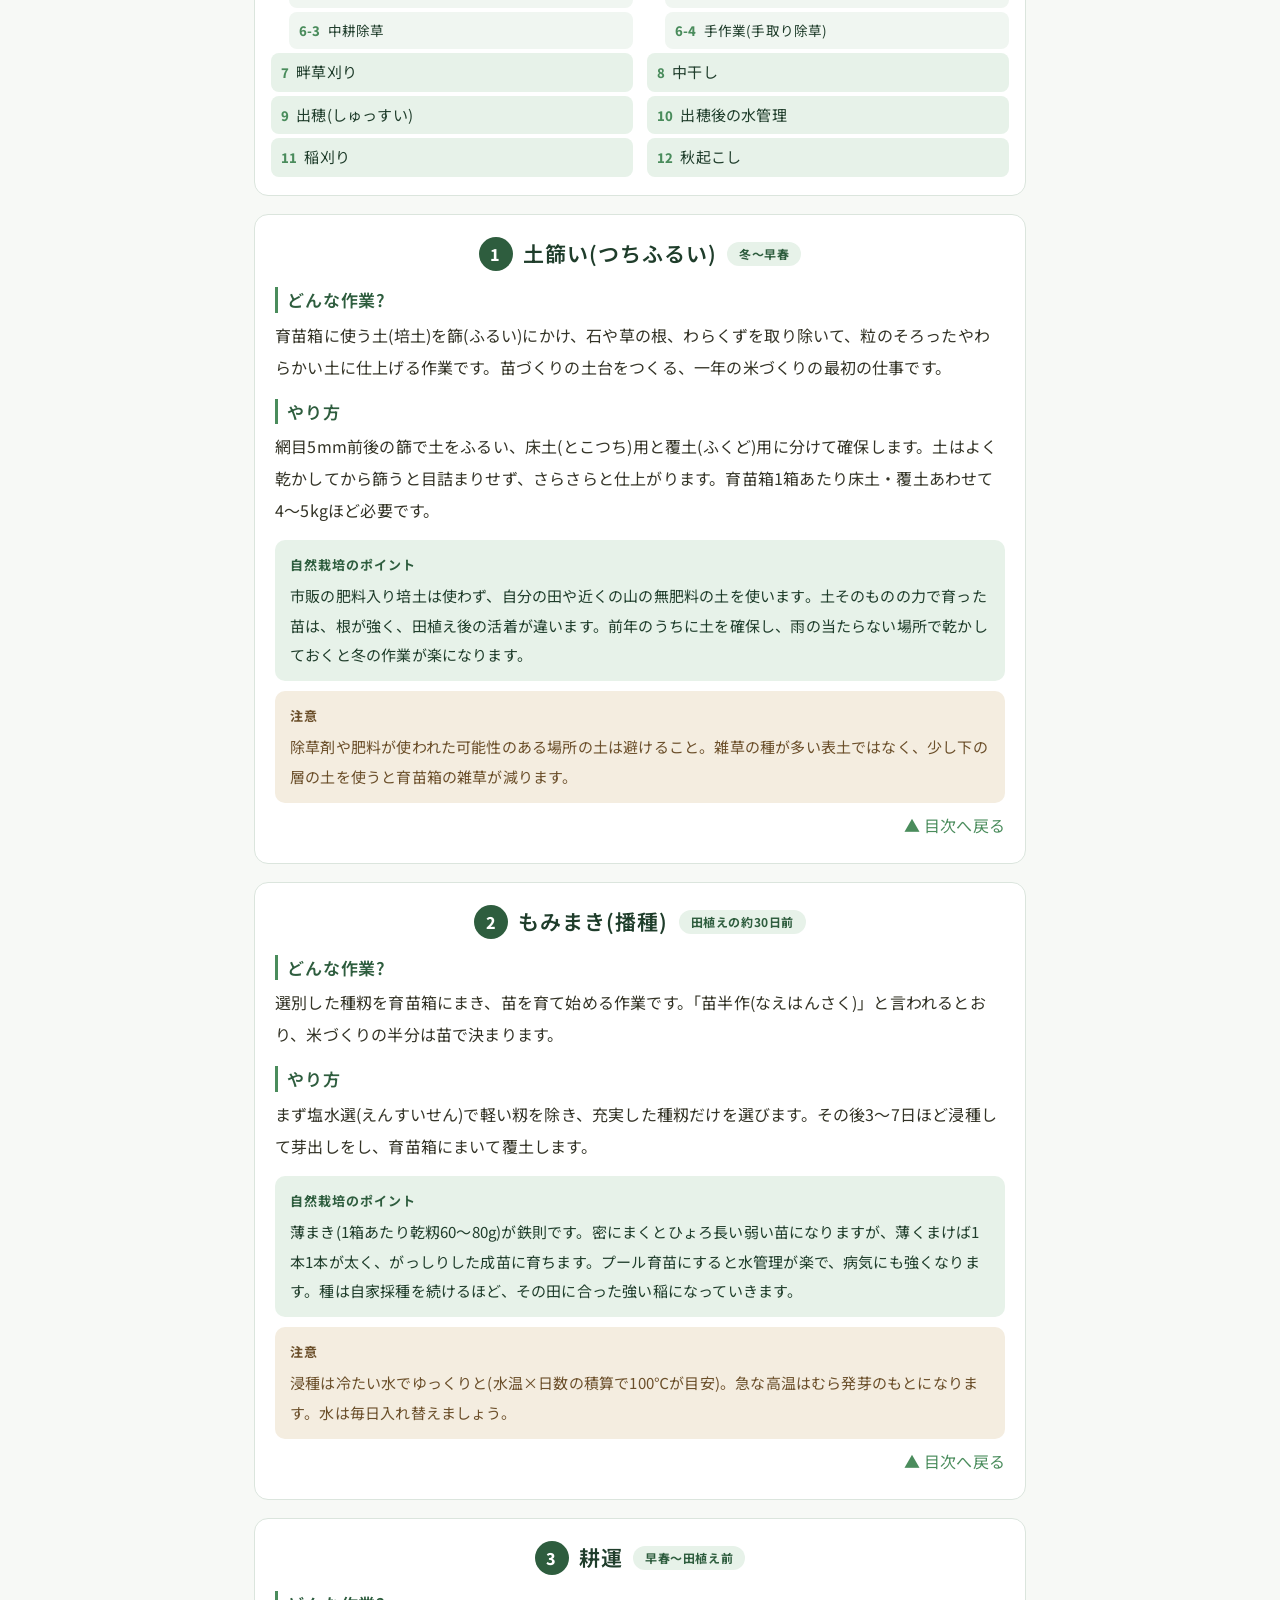
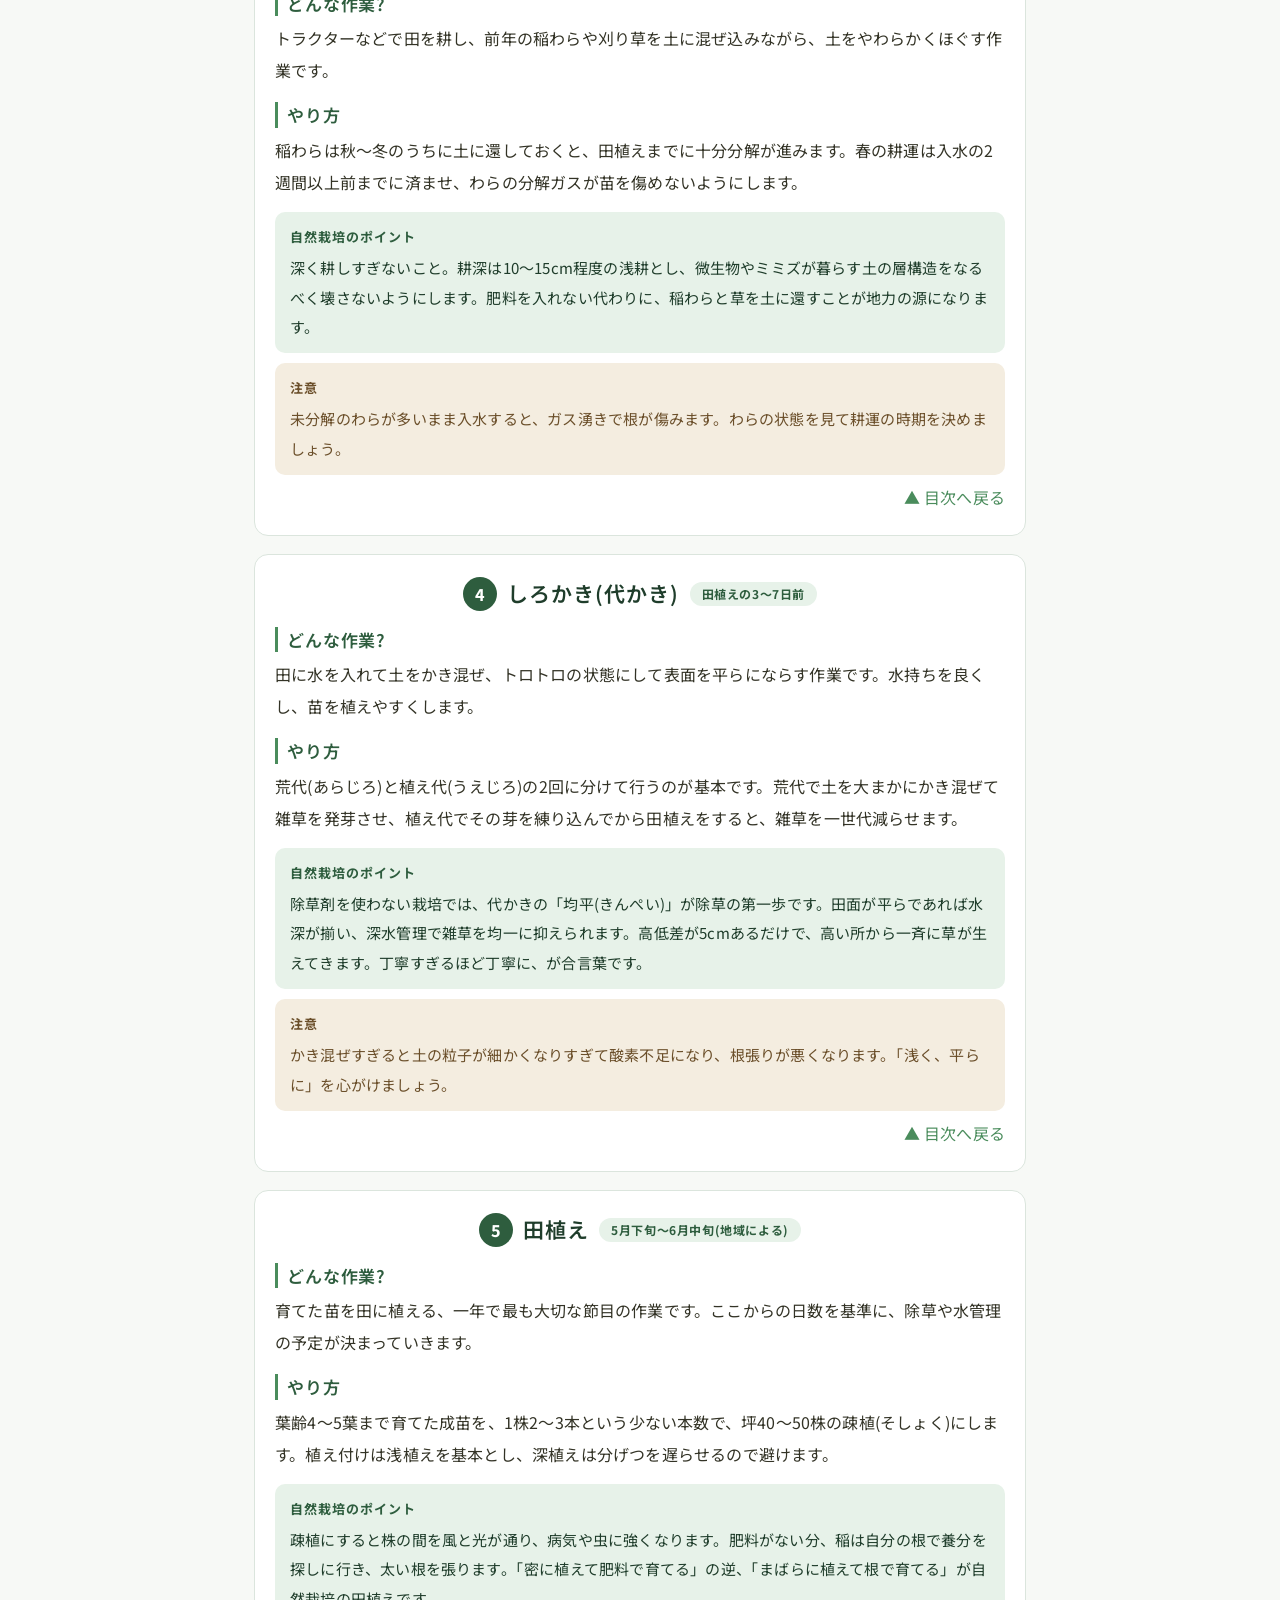
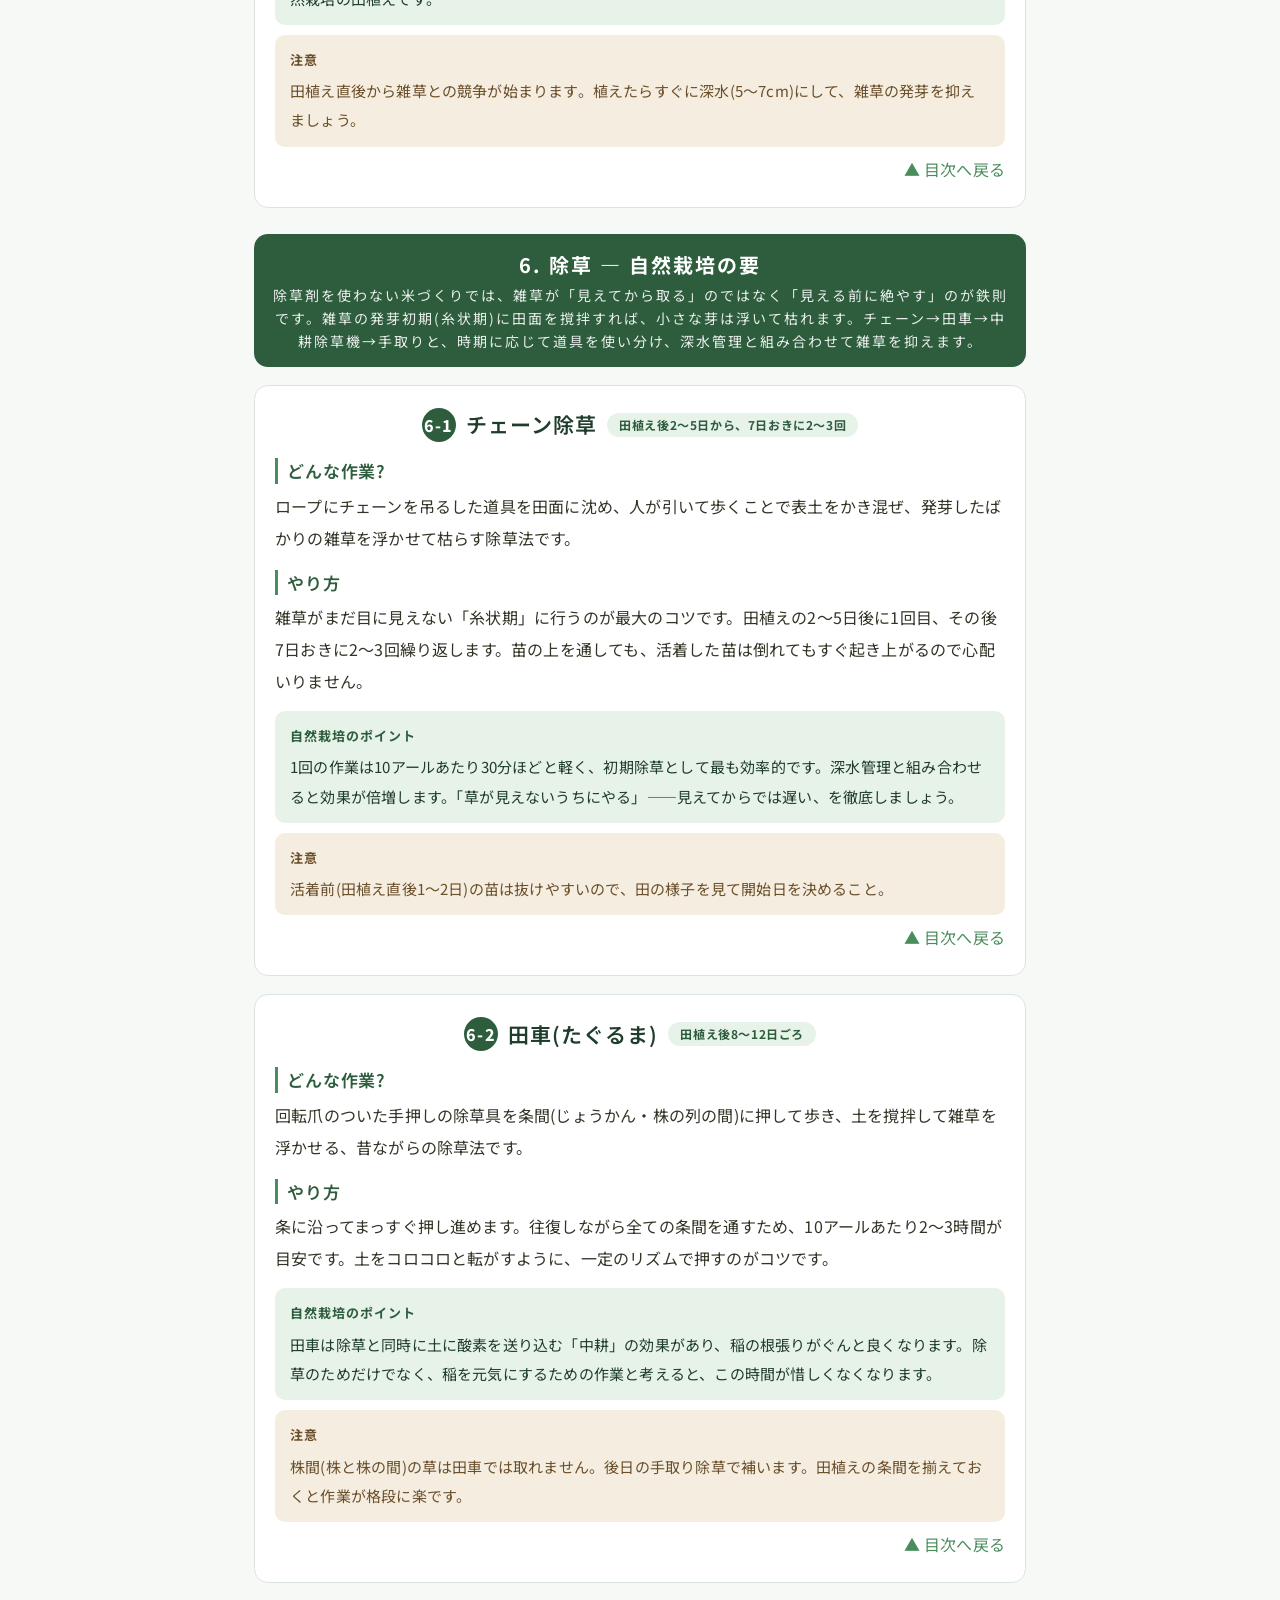
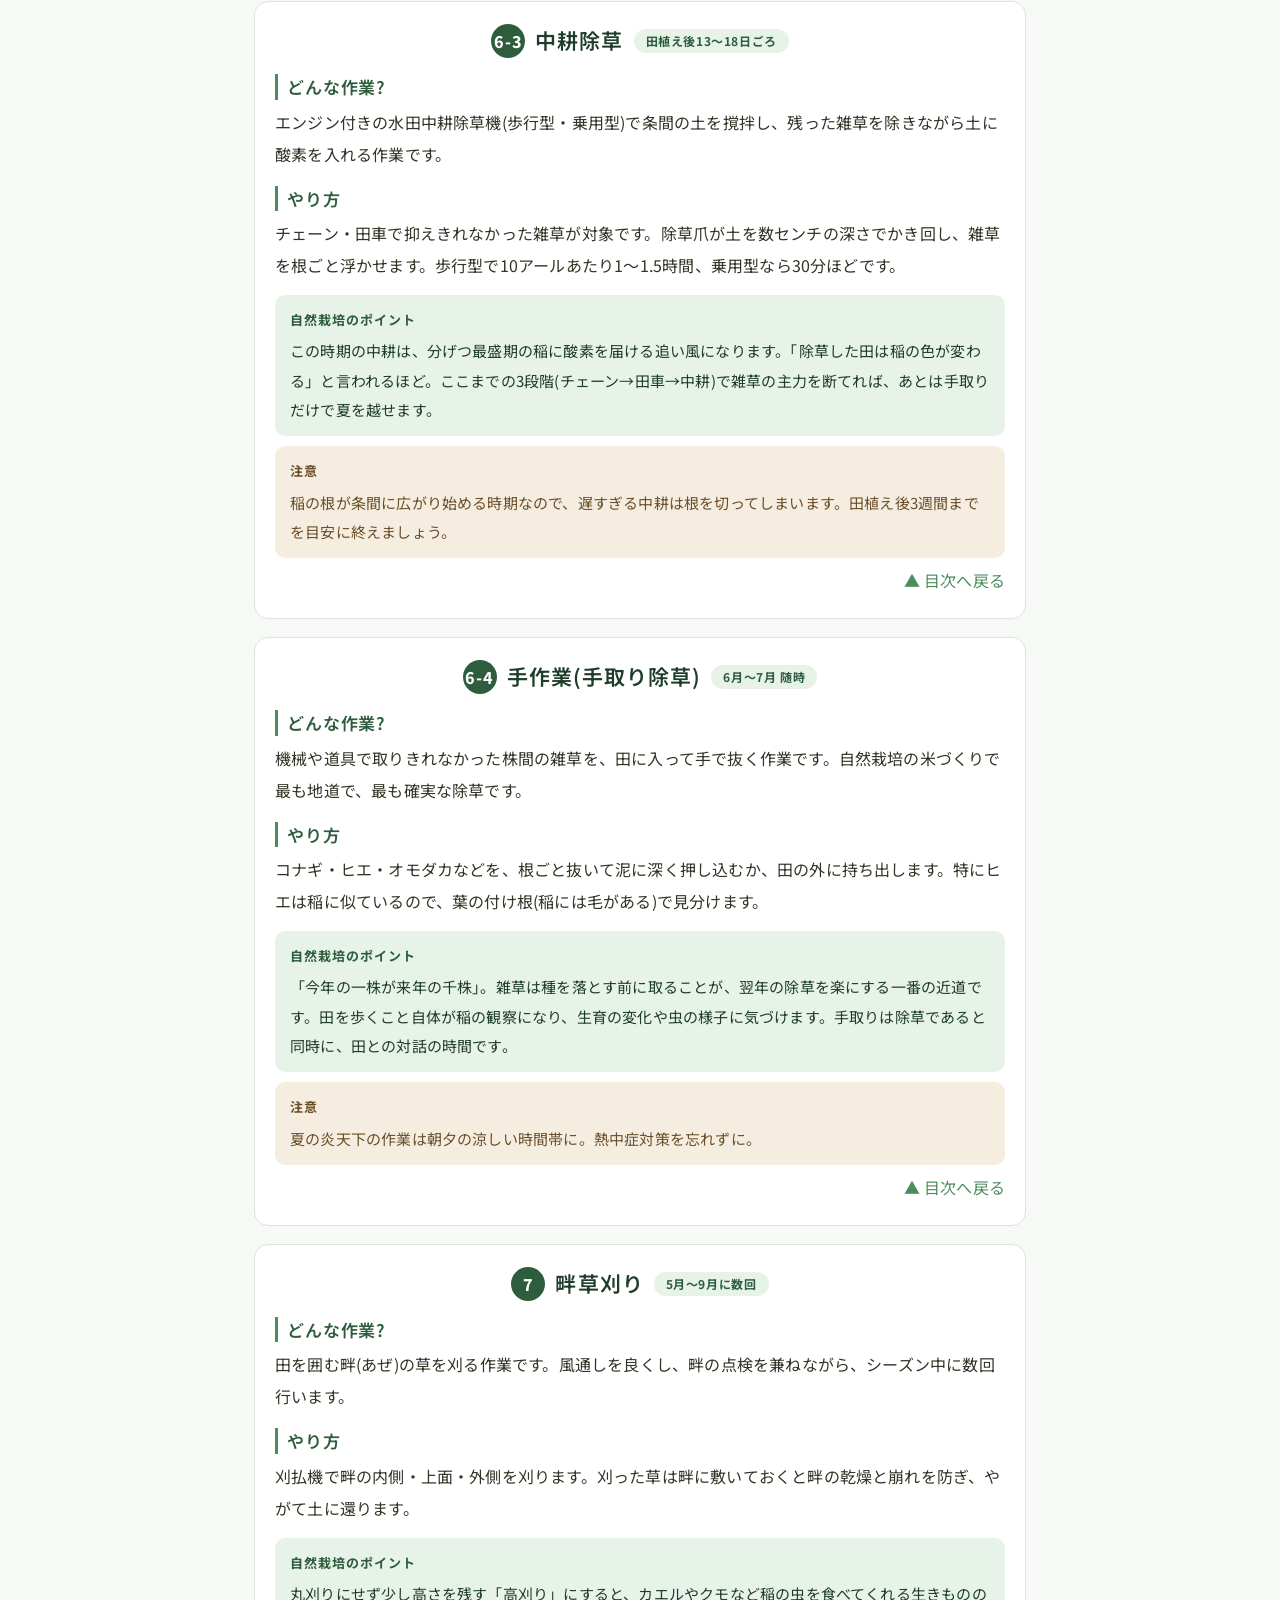
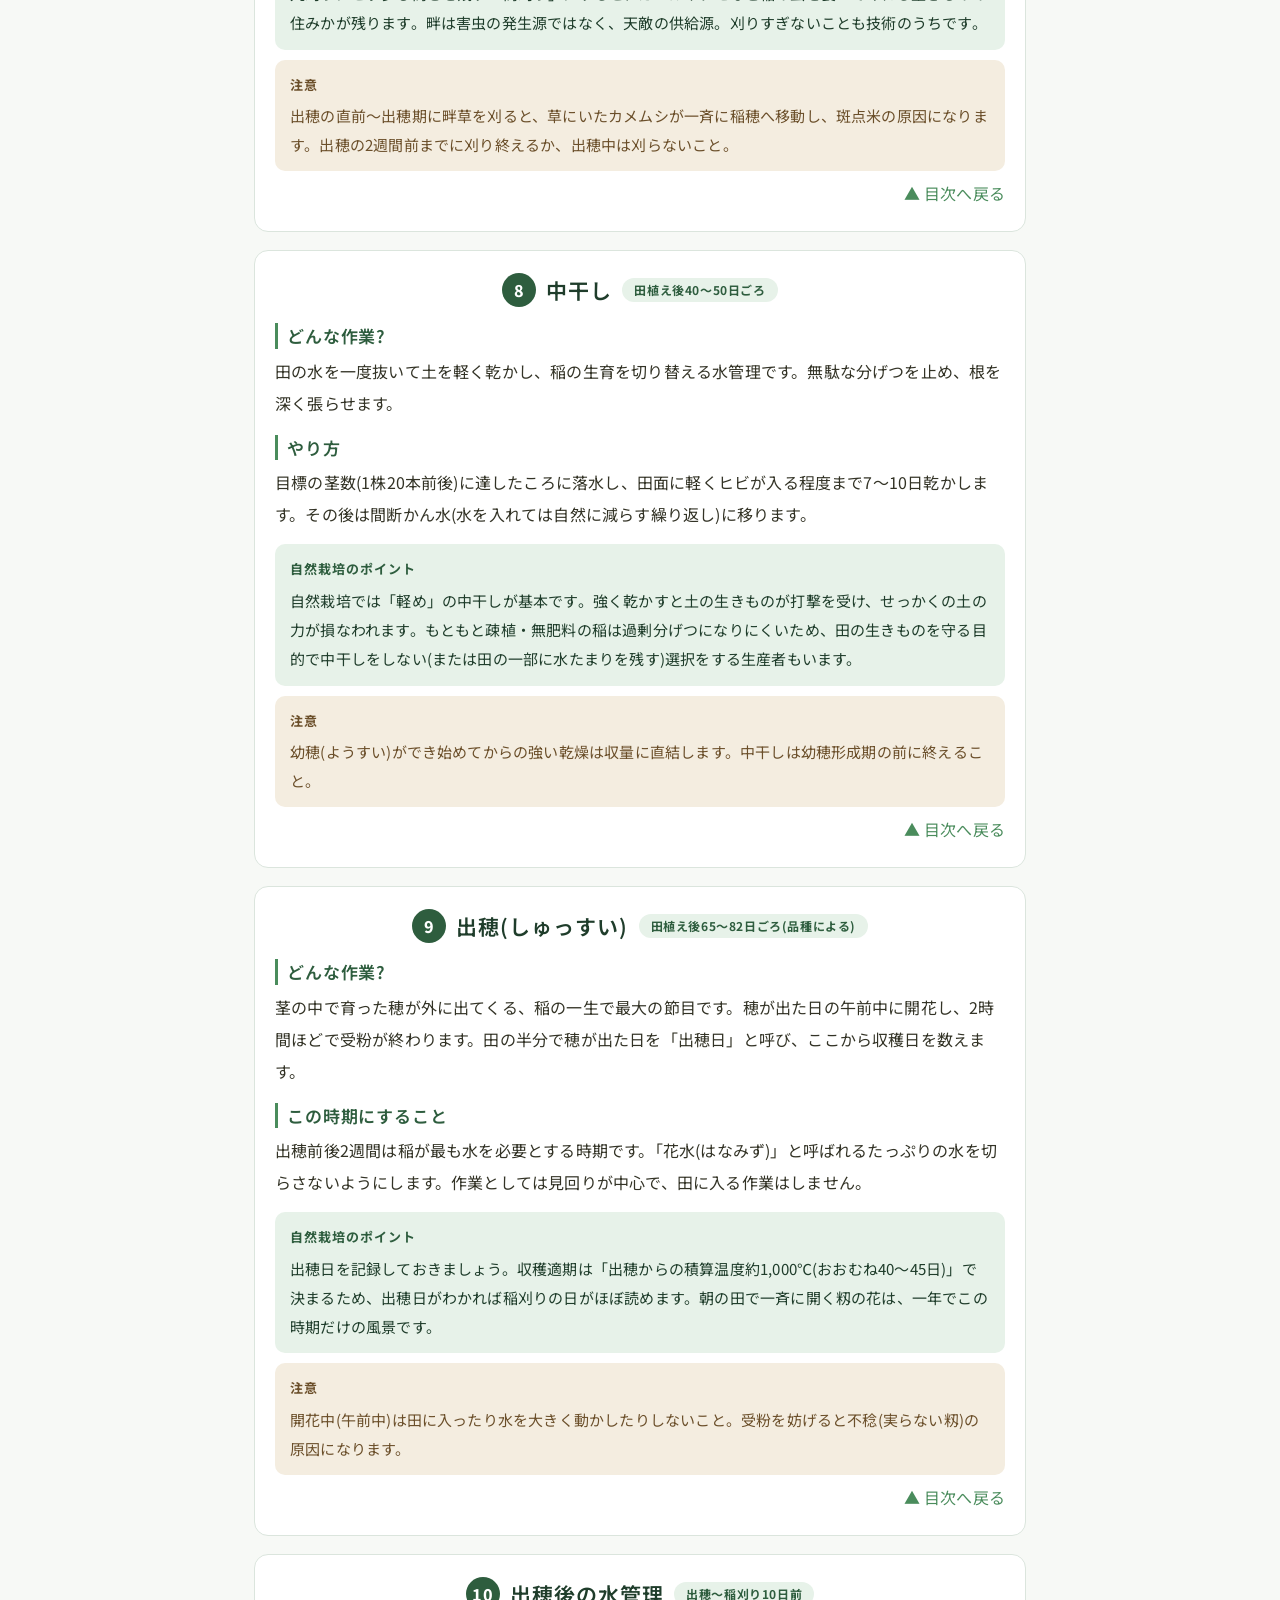
==== commit a64d73fb: "ヒーローに「動画で見る」ボタンを追加 Co-Authored-By: Claude Opus 5 <noreply@anthropic.com> Claude-Session: https://cla" ====
--- a/index.html
+++ b/index.html
@@ -27,6 +27,7 @@
 <p class="sub">自然栽培で米を一年つくりきるための教科書です。田んぼ探しから種籾の準備、代かき、除草、稲刈りまで。最寄りのアメダス観測地点を選べば、その土地の平年気温から、あなたの田んぼの作業暦をつくります。</p>
 <div class="hero-cta">
 <a class="btn btn-p" href="#tool">工程表をつくる</a>
+<a class="btn btn-g" href="#douga">動画で見る</a>
 <a class="btn btn-g" href="sagyou.html">作業の手順を読む</a>
 </div>
 <div class="hero-stats">
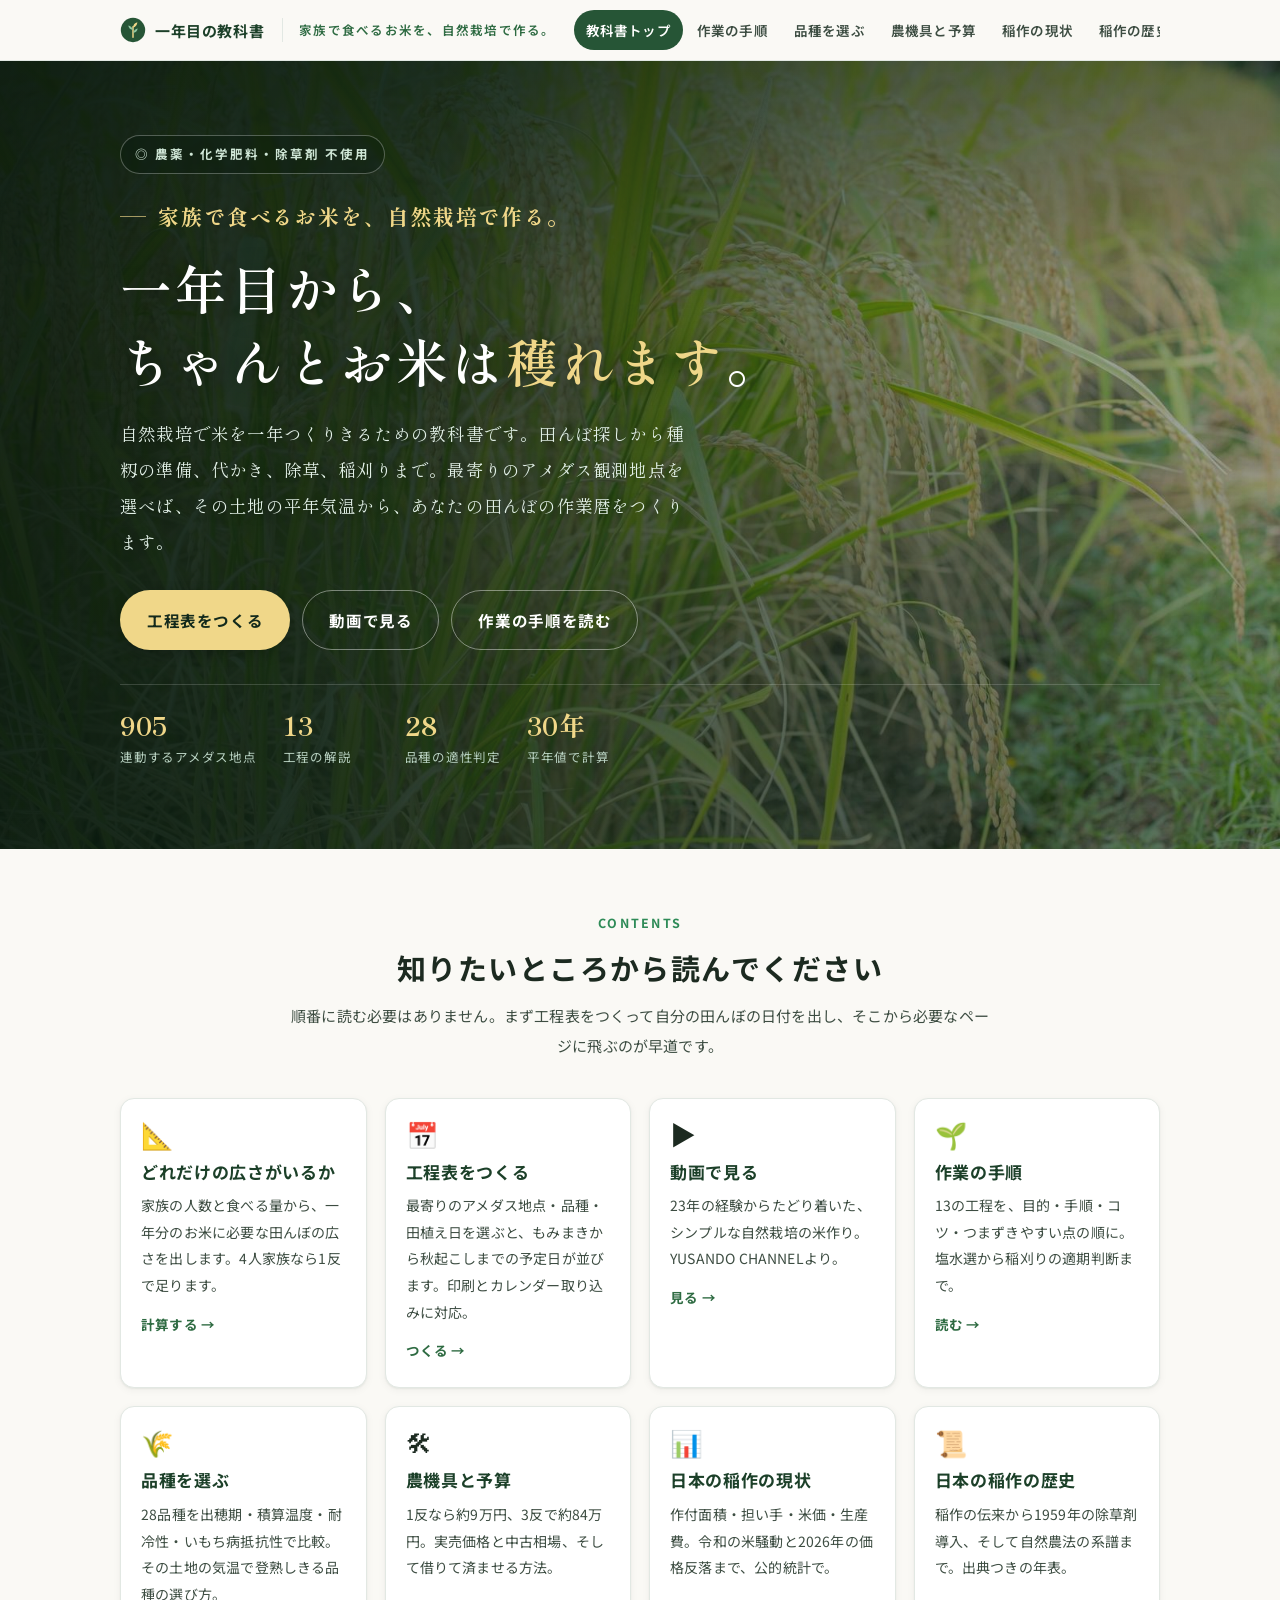
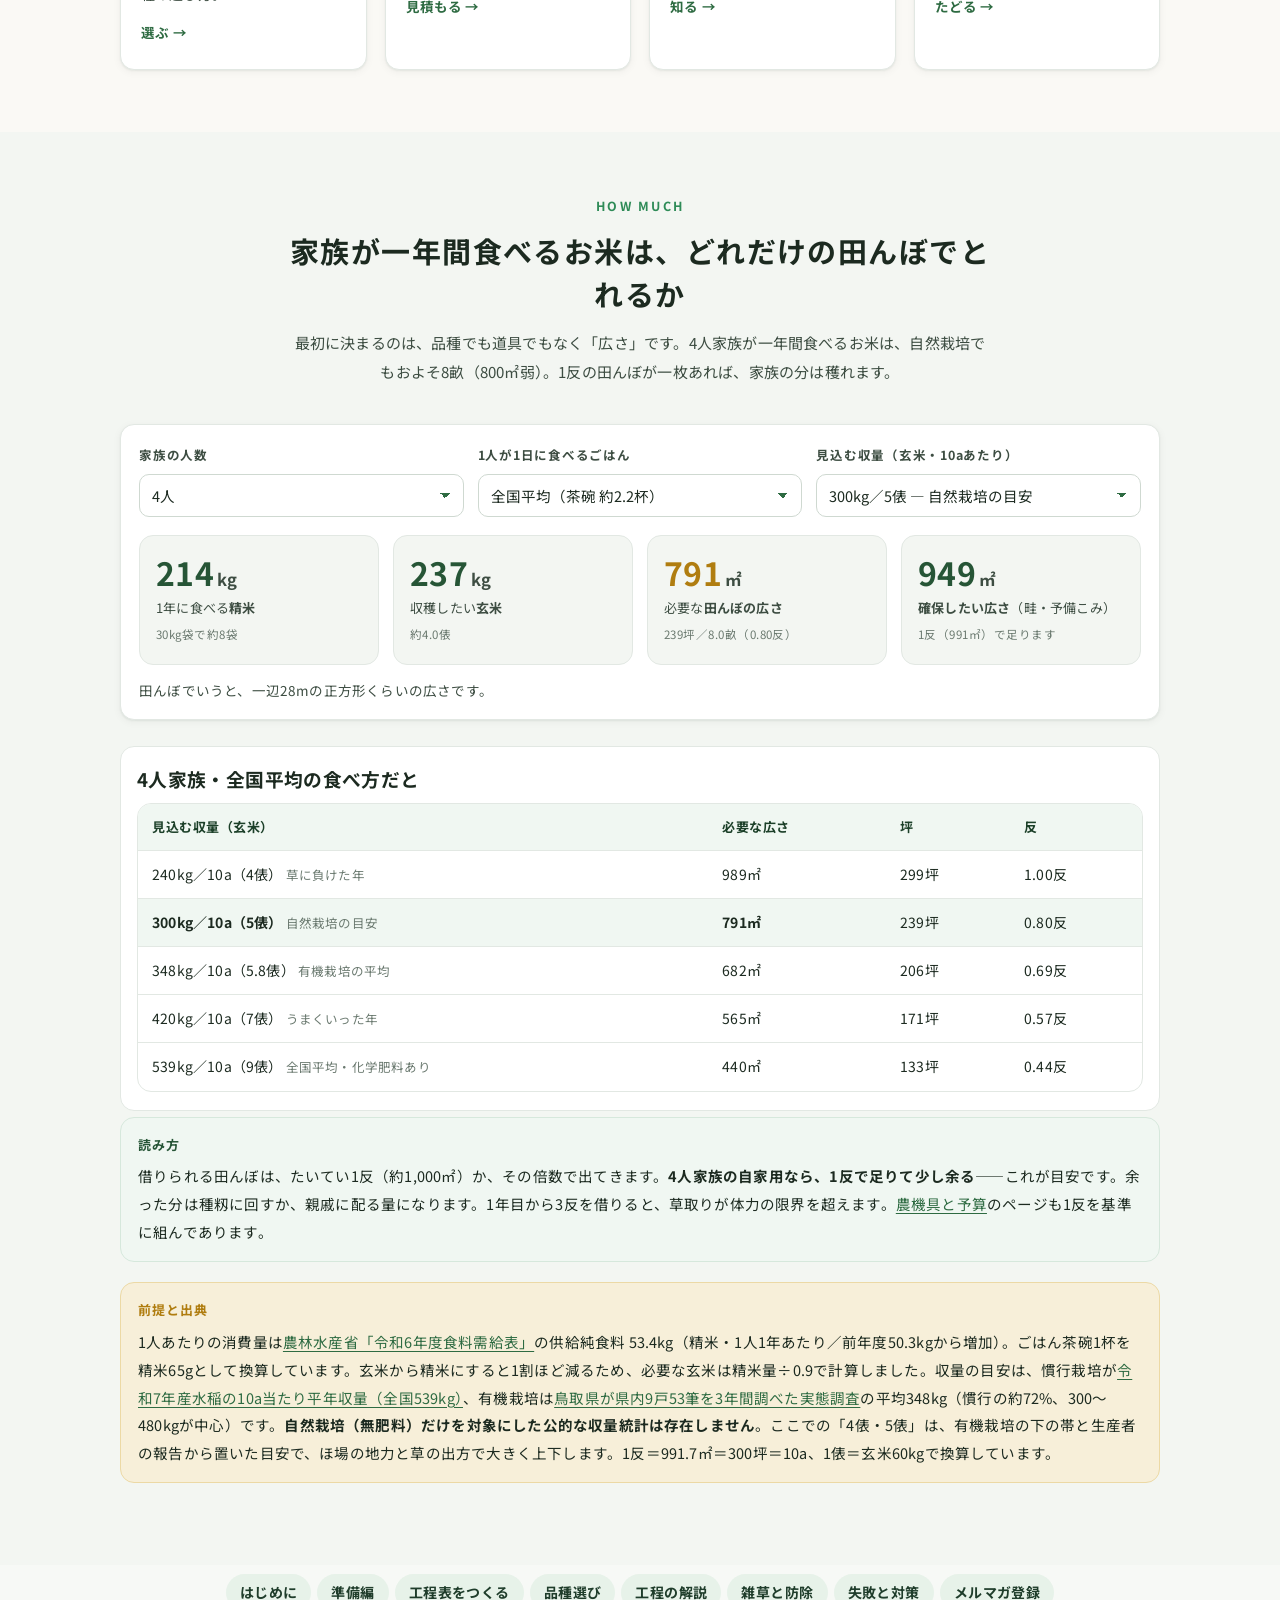
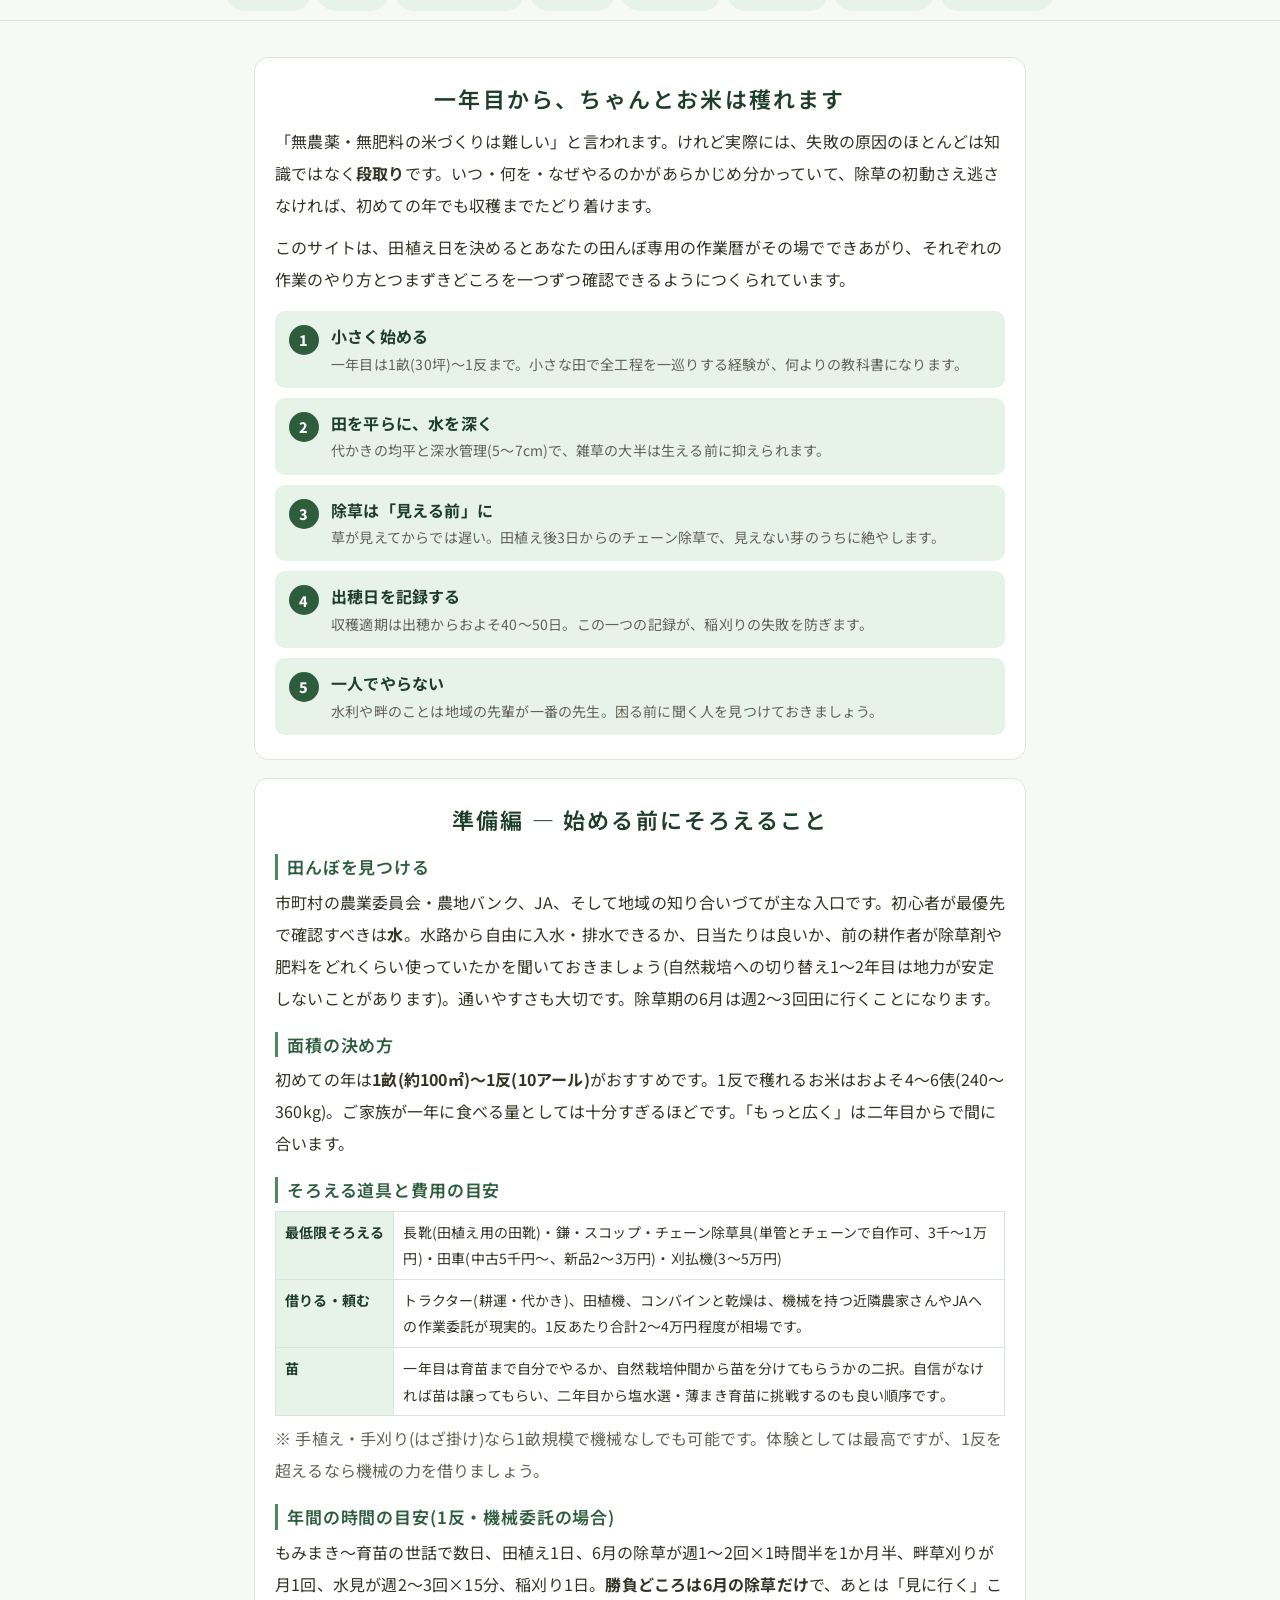
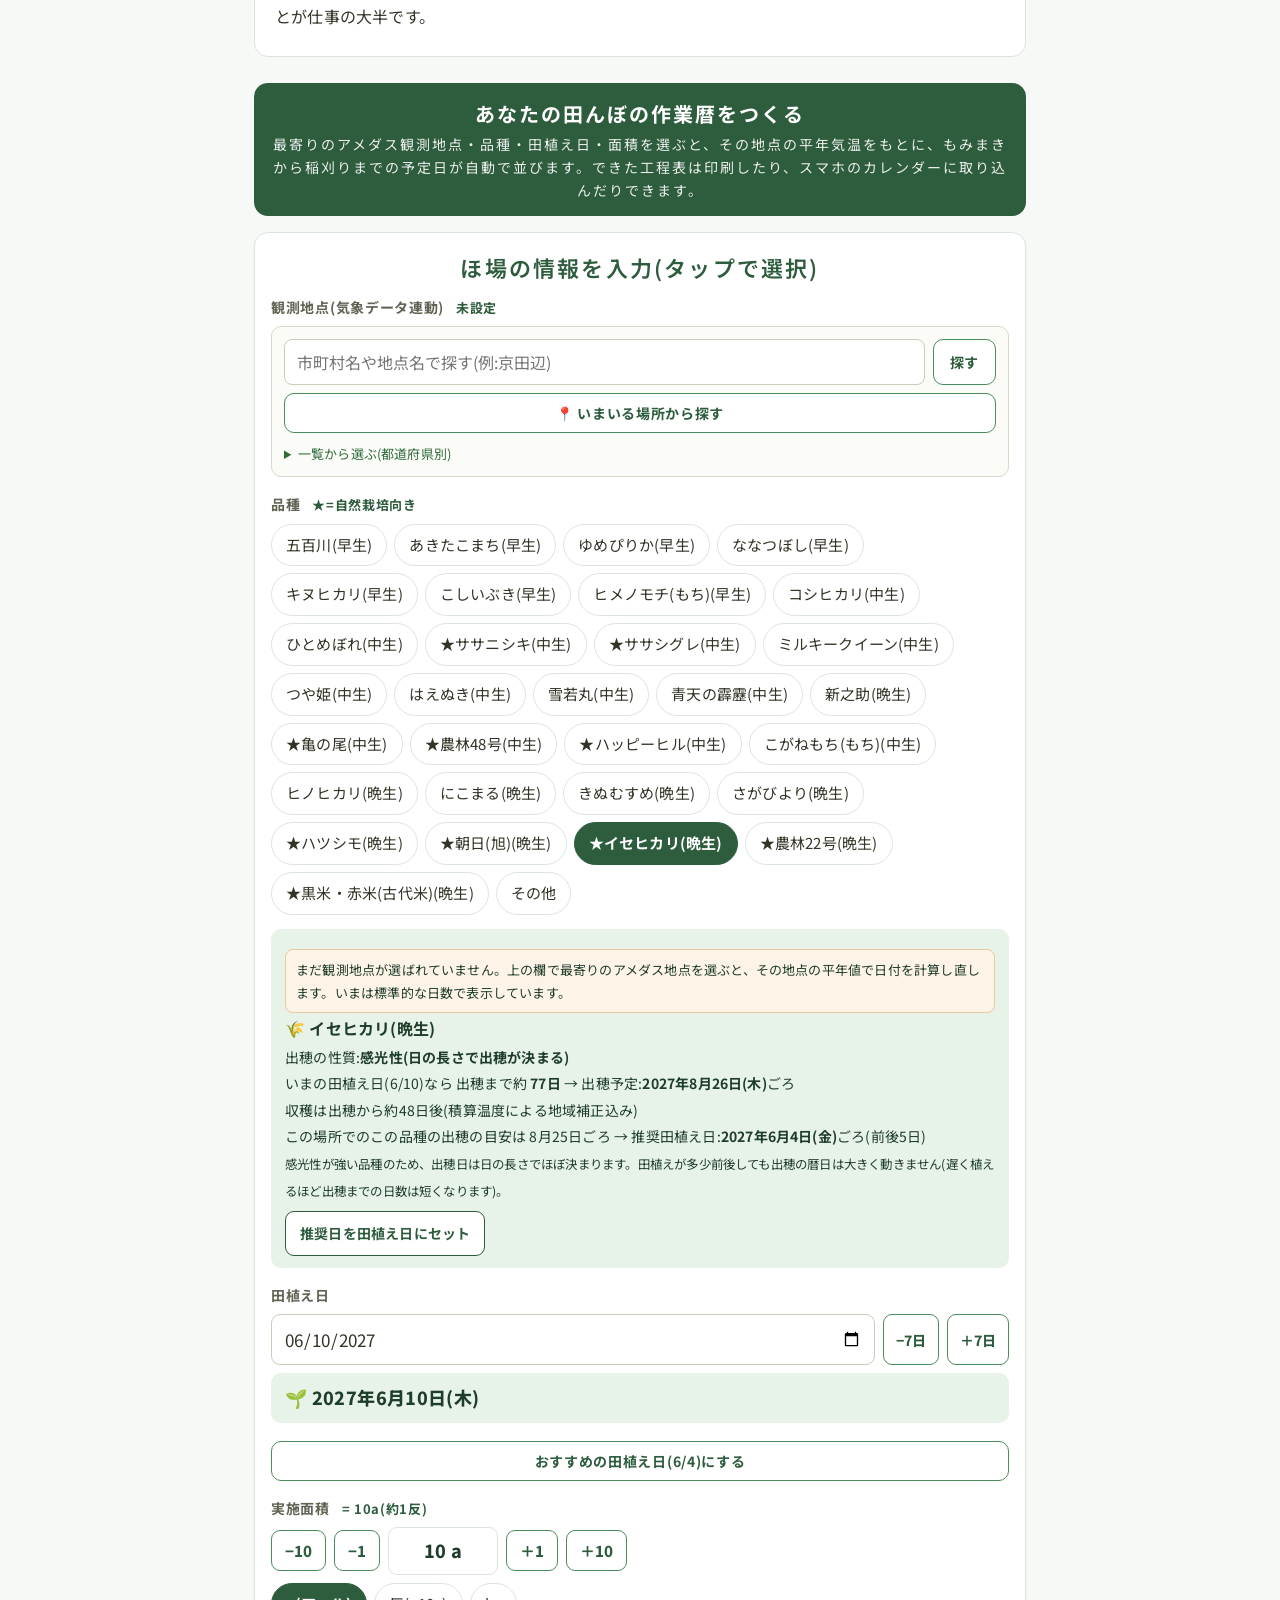
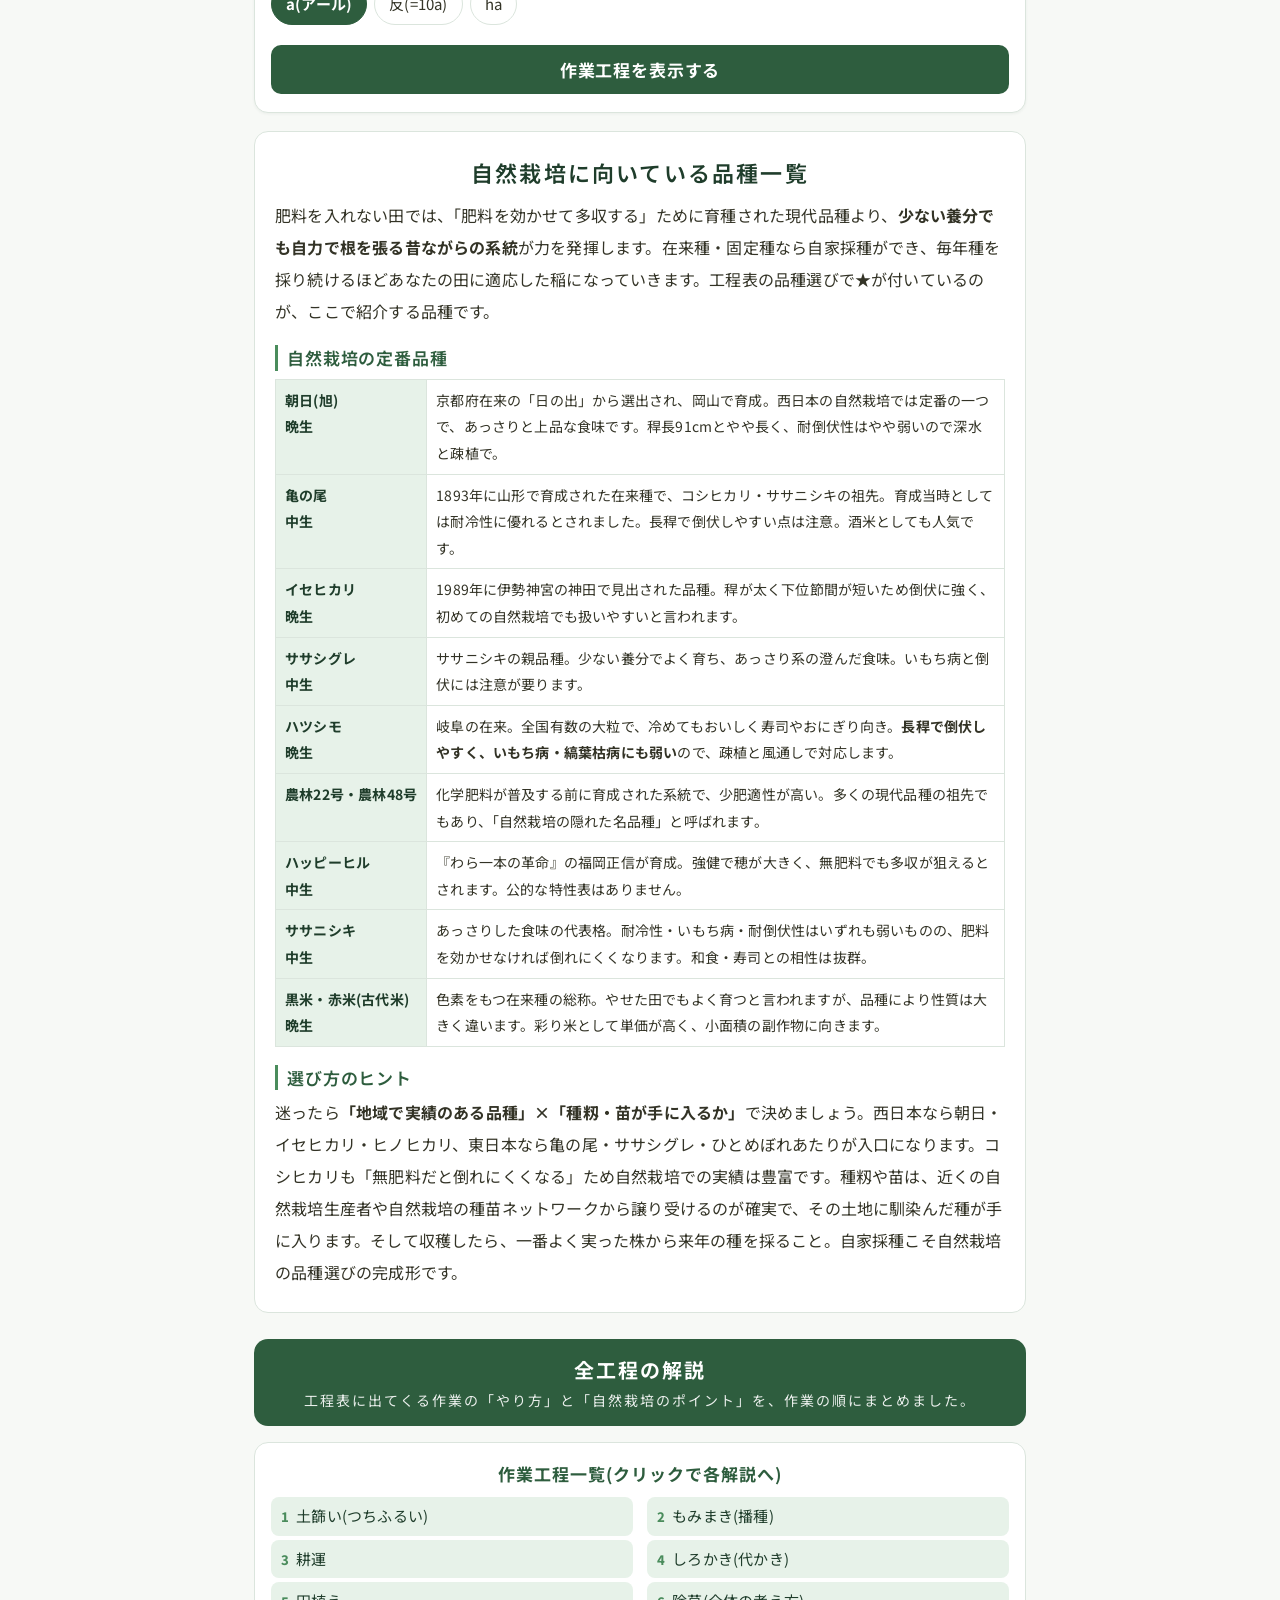
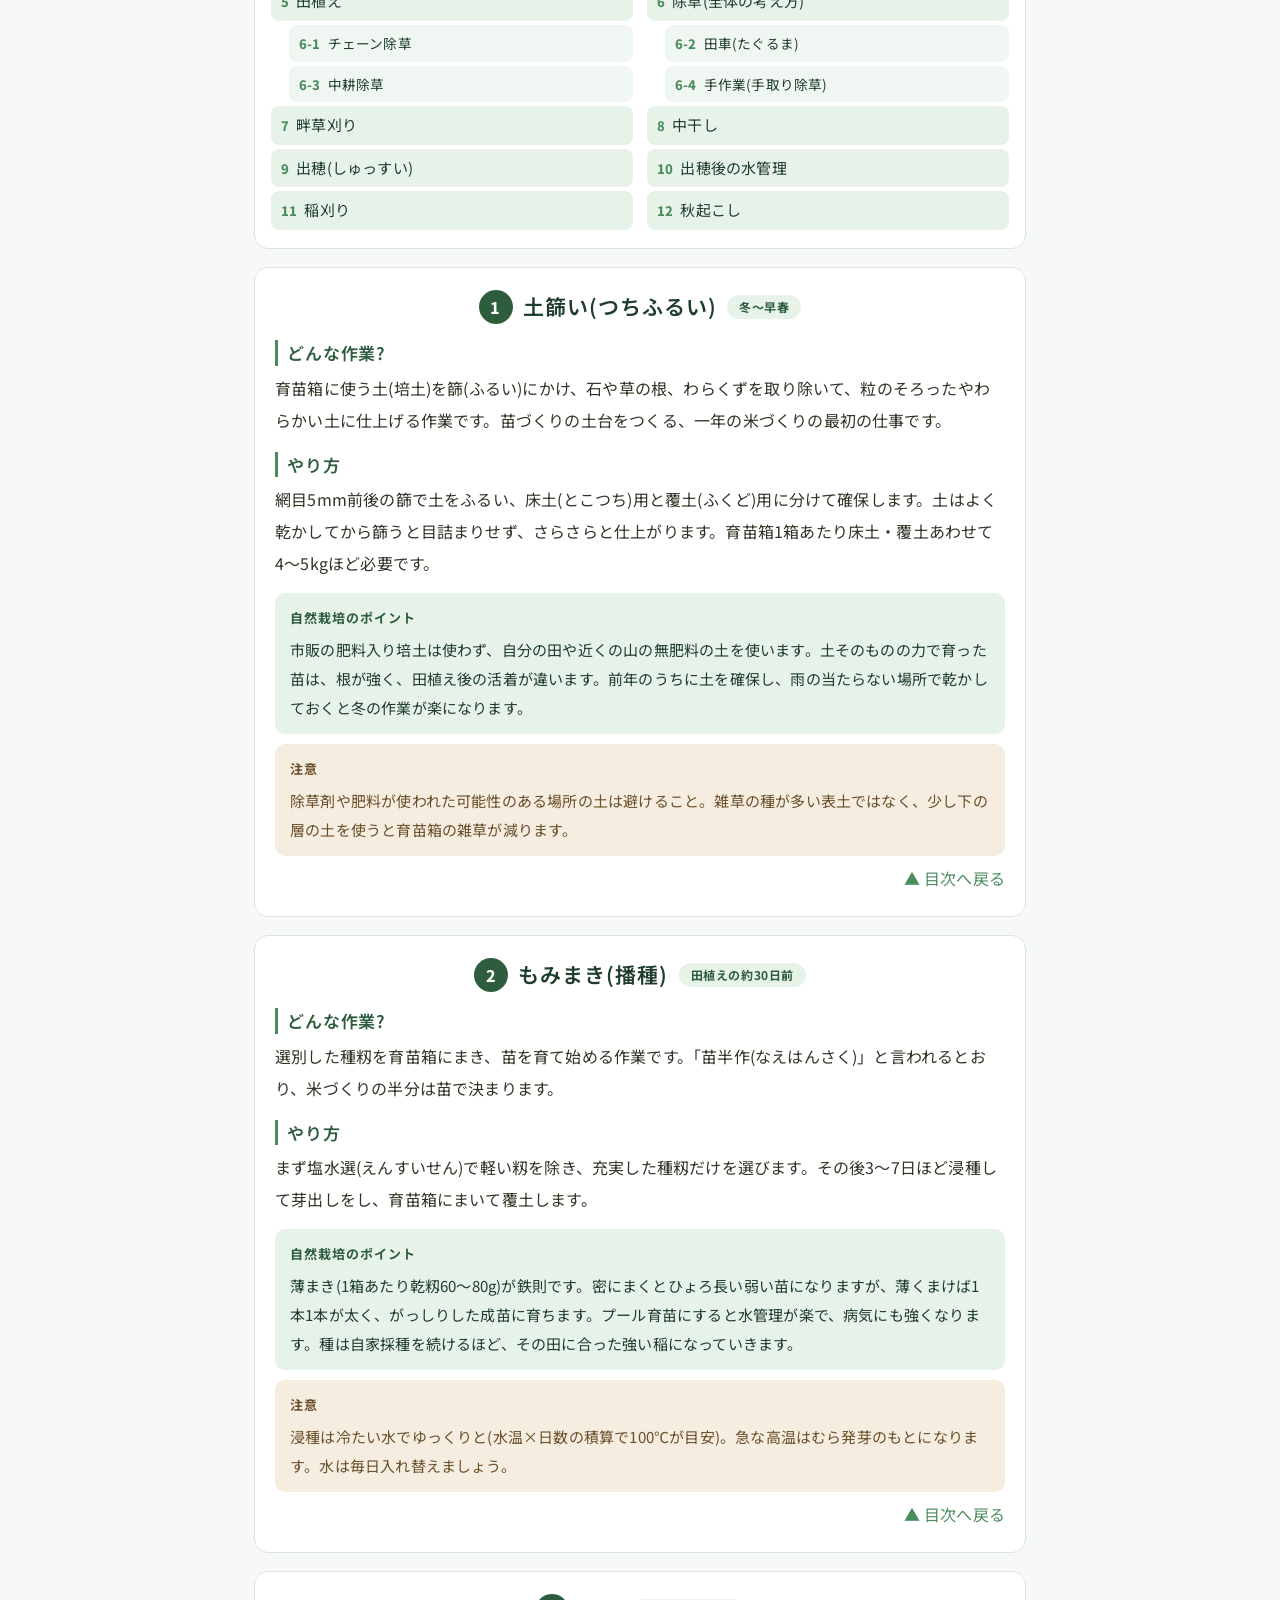
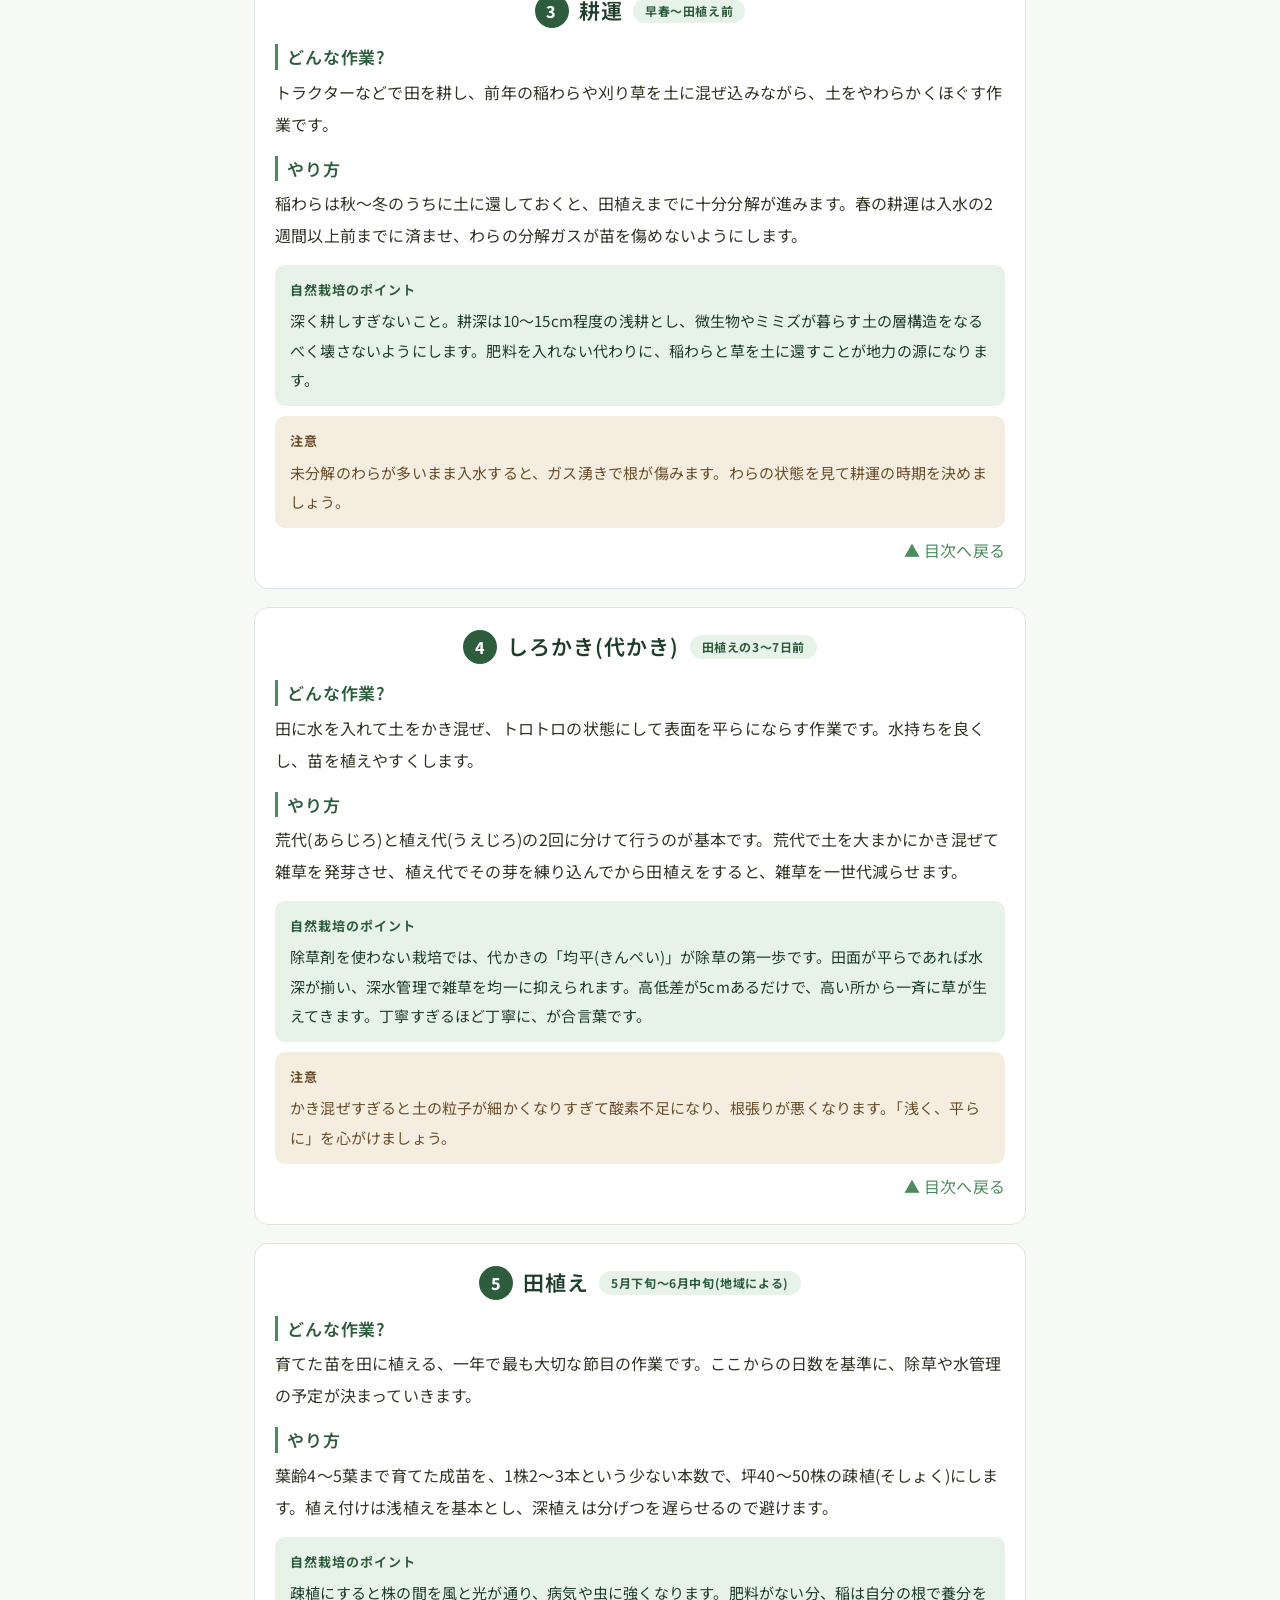
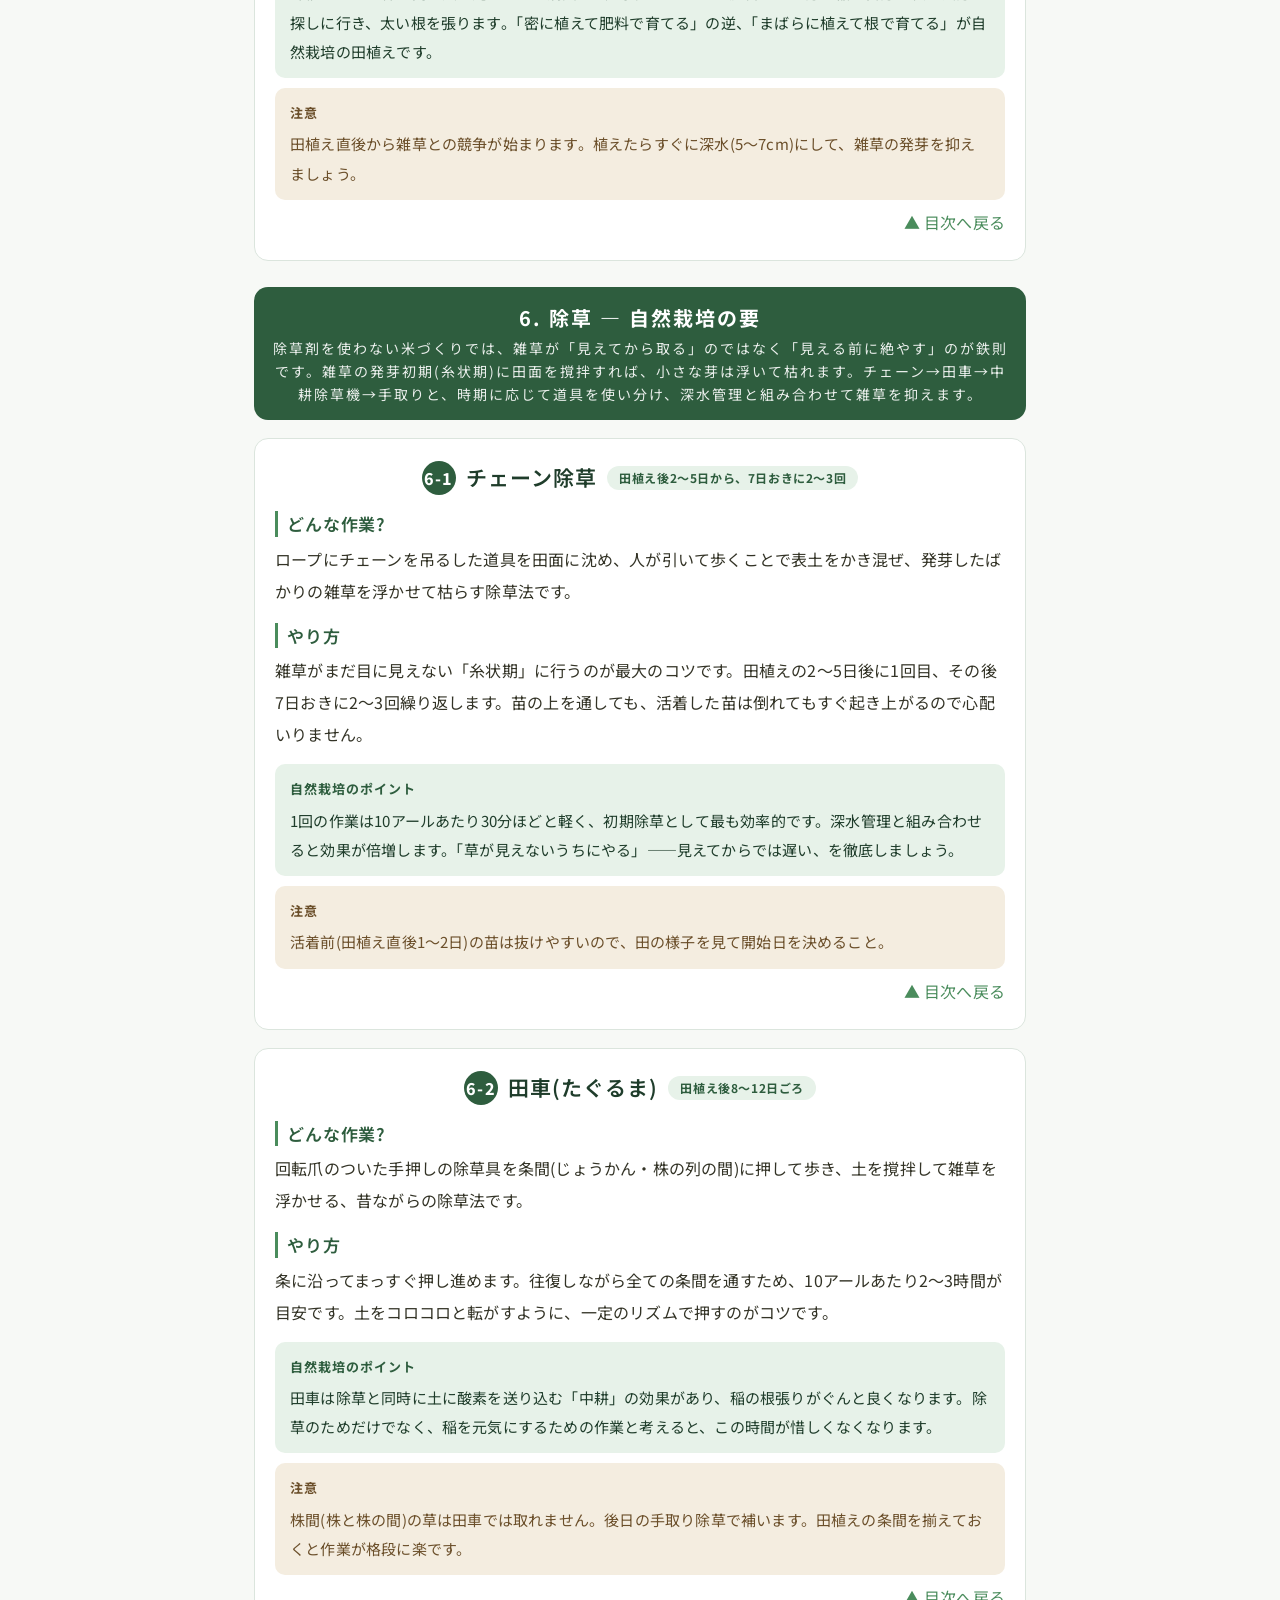
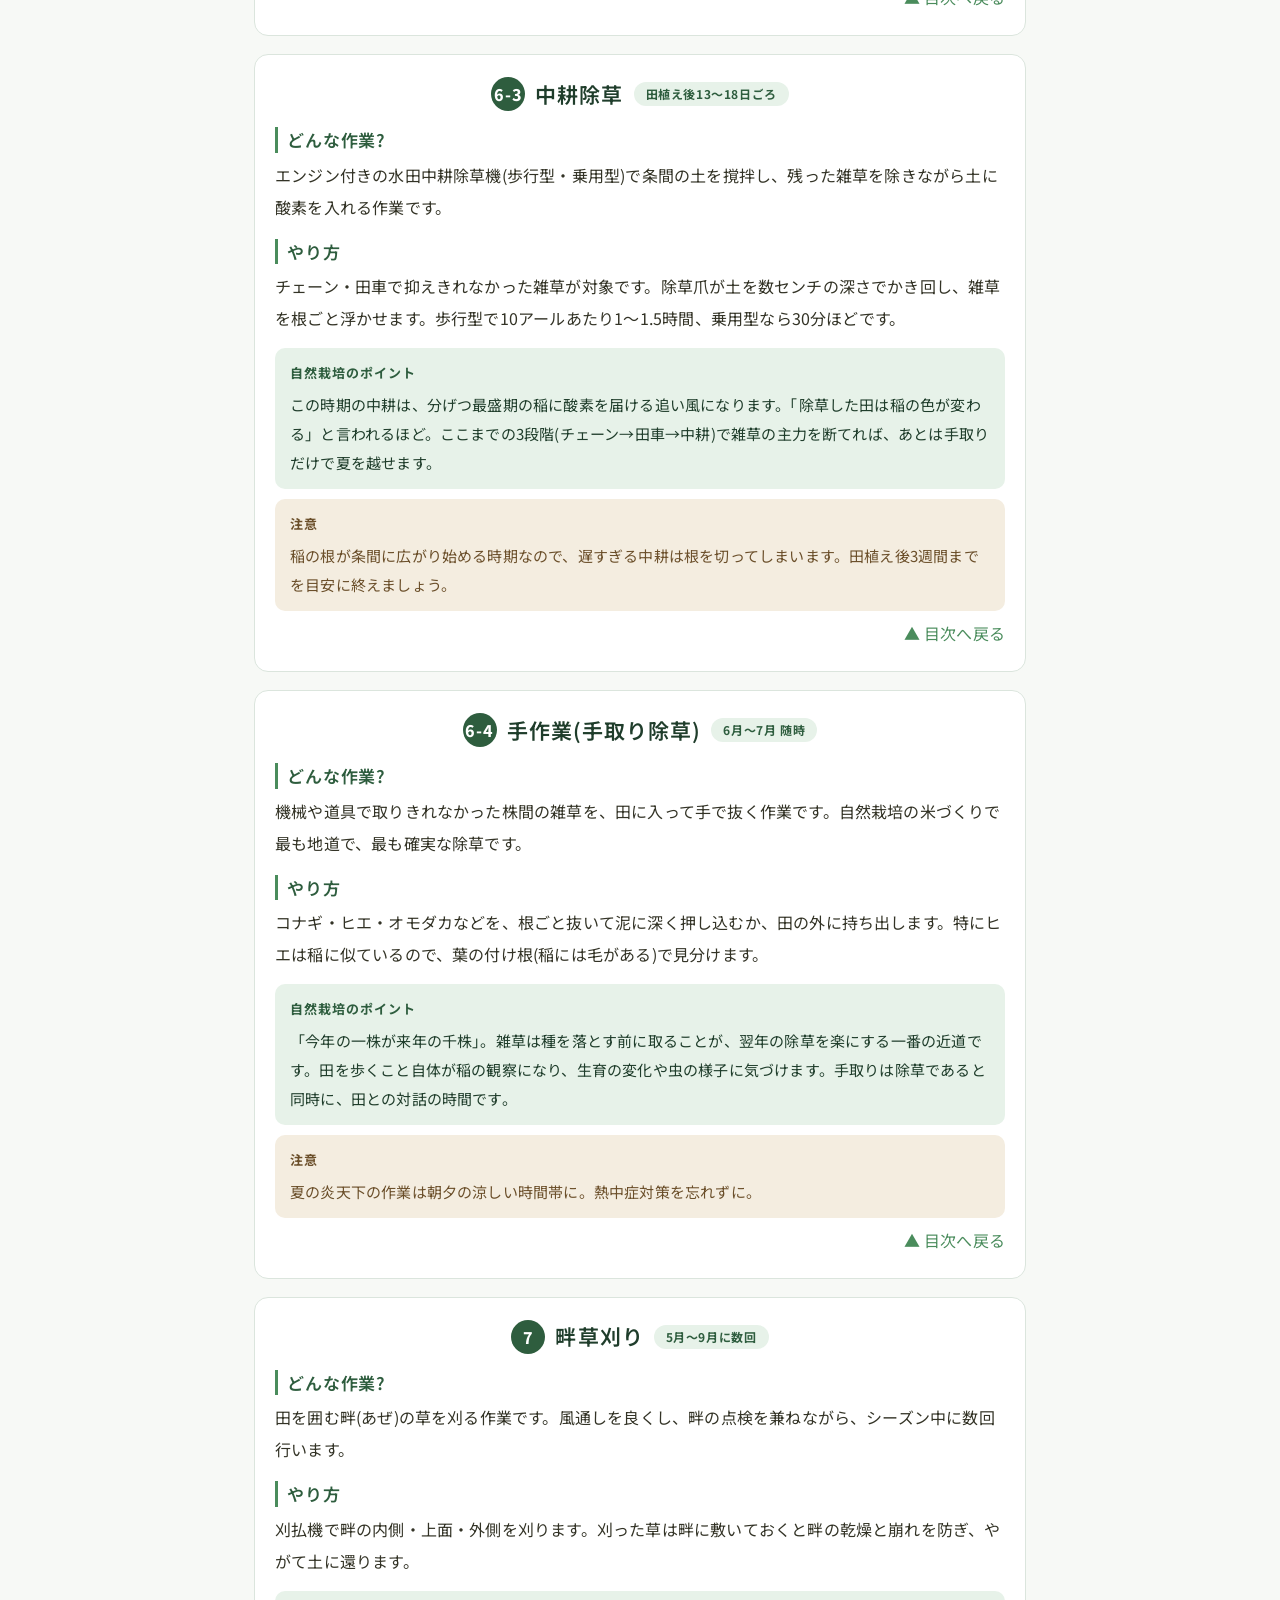
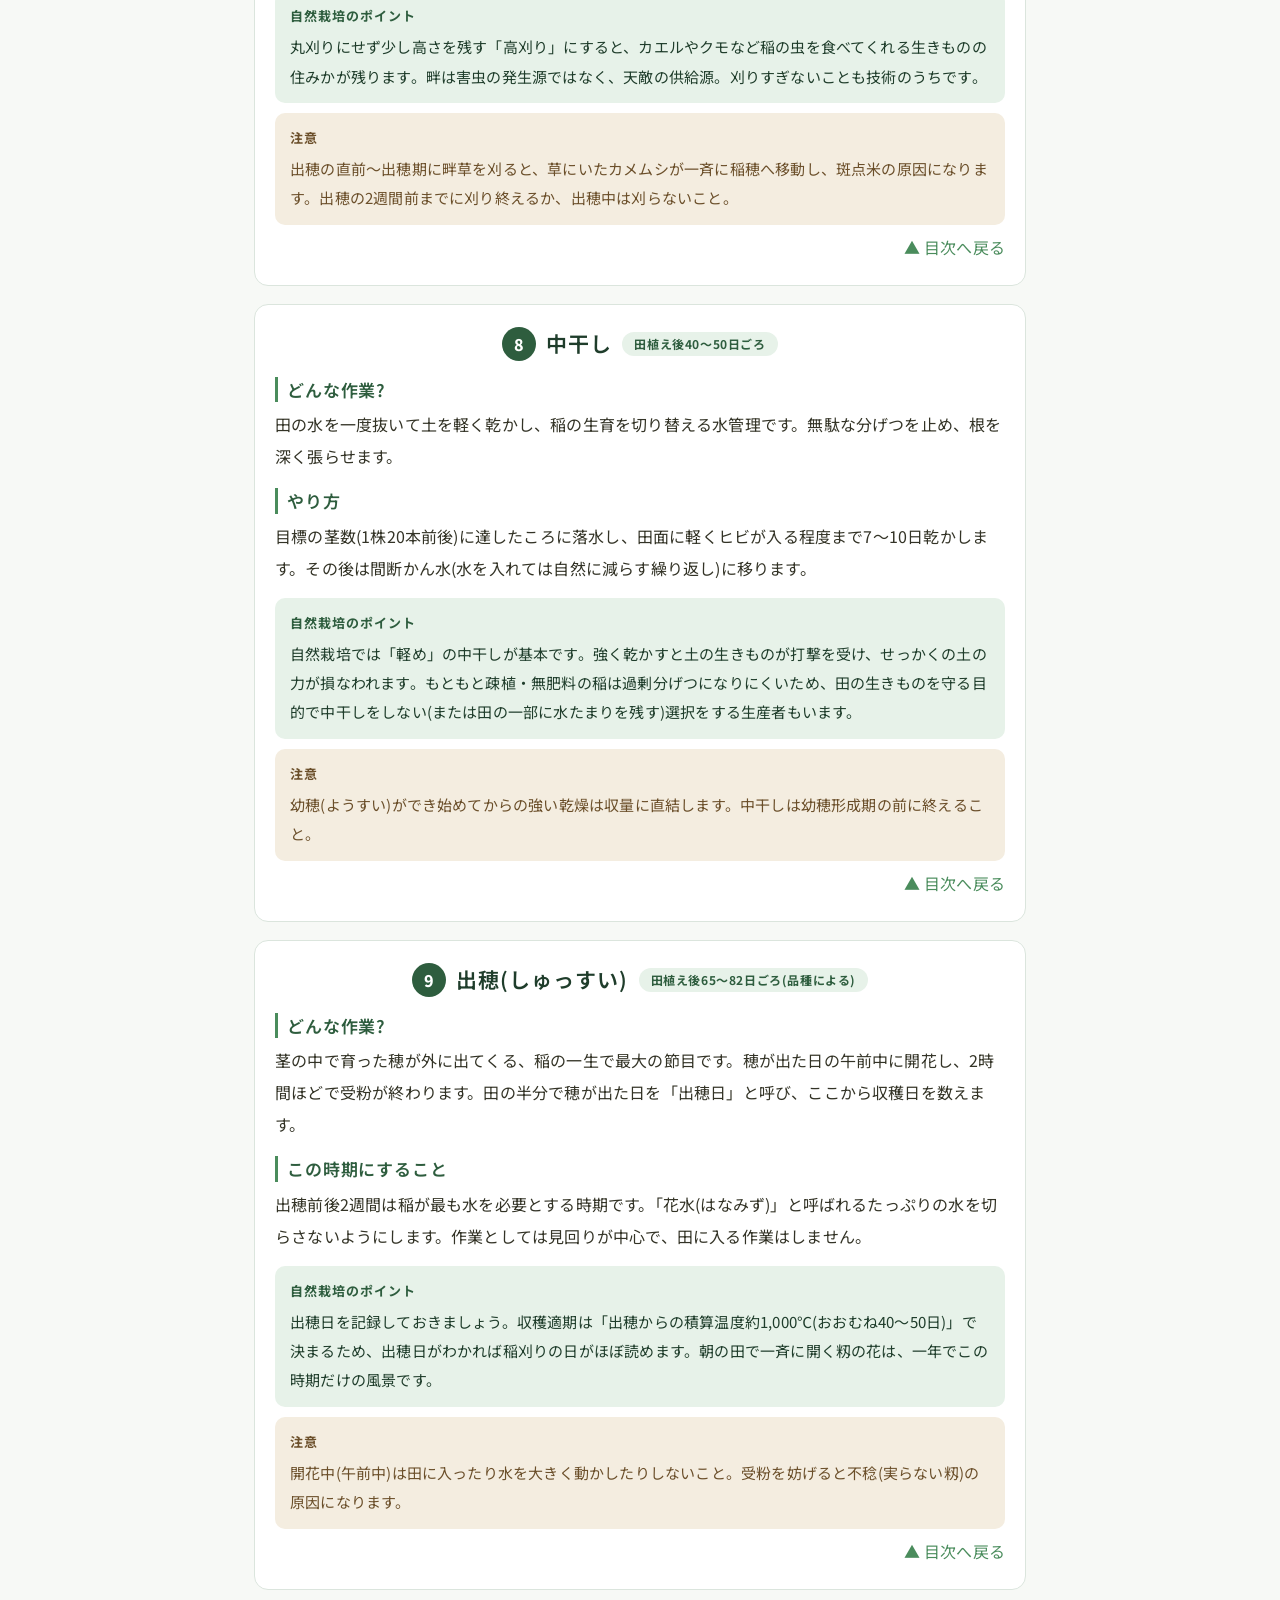
==== commit dd73dfdd: "本編の品種表の記述を品種ページと突き合わせて修正 ハツシモを「草勢が強く倒れにくい」と書いていたが、実際は長稈で倒伏 しやすく、いもち病・縞葉枯病にも弱い。あわせて8品種すべての説明を 品種ページの特" ====
--- a/index.html
+++ b/index.html
@@ -443,7 +443,7 @@
 <div class="rule"><div class="rn">1</div><div><b>小さく始める</b><span>一年目は1畝(30坪)〜1反まで。小さな田で全工程を一巡りする経験が、何よりの教科書になります。</span></div></div>
 <div class="rule"><div class="rn">2</div><div><b>田を平らに、水を深く</b><span>代かきの均平と深水管理(5〜7cm)で、雑草の大半は生える前に抑えられます。</span></div></div>
 <div class="rule"><div class="rn">3</div><div><b>除草は「見える前」に</b><span>草が見えてからでは遅い。田植え後3日からのチェーン除草で、見えない芽のうちに絶やします。</span></div></div>
-<div class="rule"><div class="rn">4</div><div><b>出穂日を記録する</b><span>収穫適期は出穂から40〜45日。この一つの記録が、稲刈りの失敗を防ぎます。</span></div></div>
+<div class="rule"><div class="rn">4</div><div><b>出穂日を記録する</b><span>収穫適期は出穂からおよそ40〜50日。この一つの記録が、稲刈りの失敗を防ぎます。</span></div></div>
 <div class="rule"><div class="rn">5</div><div><b>一人でやらない</b><span>水利や畔のことは地域の先輩が一番の先生。困る前に聞く人を見つけておきましょう。</span></div></div>
 </div>
 </section>
@@ -540,15 +540,15 @@
 <p>肥料を入れない田では、「肥料を効かせて多収する」ために育種された現代品種より、<b>少ない養分でも自力で根を張る昔ながらの系統</b>が力を発揮します。在来種・固定種なら自家採種ができ、毎年種を採り続けるほどあなたの田に適応した稲になっていきます。工程表の品種選びで★が付いているのが、ここで紹介する品種です。</p>
 <h3>自然栽培の定番品種</h3>
 <table class="toolrow">
-<tr><th>朝日(旭)<br>晩生</th><td>岡山生まれの在来系。無肥料でも収量が安定し、西日本の自然栽培で最も定番。あっさりと上品な食味で、コシヒカリ系とは別系統の味わいです。</td></tr>
-<tr><th>亀の尾<br>中生</th><td>明治生まれの在来種で、コシヒカリ・ササニシキの祖先にあたります。冷えに強く東日本向き。酒米としても人気で、自然酒の蔵元からの引き合いもあります。</td></tr>
-<tr><th>イセヒカリ<br>晩生</th><td>伊勢神宮の御田で見出された強健種。茎が太く倒伏や病気に強いため、初めての自然栽培でも扱いやすい品種です。</td></tr>
-<tr><th>ササシグレ<br>中生</th><td>ササニシキの親品種。少ない養分でよく育ち、あっさり系の澄んだ食味。自然栽培ファンの支持が厚い品種です。</td></tr>
-<tr><th>ハツシモ<br>晩生</th><td>岐阜の大粒種。草勢が強く倒れにくい、晩生の安心株。冷めてもおいしく、おにぎりや寿司向き。</td></tr>
+<tr><th>朝日(旭)<br>晩生</th><td>京都府在来の「日の出」から選出され、岡山で育成。西日本の自然栽培では定番の一つで、あっさりと上品な食味です。稈長91cmとやや長く、耐倒伏性はやや弱いので深水と疎植で。</td></tr>
+<tr><th>亀の尾<br>中生</th><td>1893年に山形で育成された在来種で、コシヒカリ・ササニシキの祖先。育成当時としては耐冷性に優れるとされました。長稈で倒伏しやすい点は注意。酒米としても人気です。</td></tr>
+<tr><th>イセヒカリ<br>晩生</th><td>1989年に伊勢神宮の神田で見出された品種。稈が太く下位節間が短いため倒伏に強く、初めての自然栽培でも扱いやすいと言われます。</td></tr>
+<tr><th>ササシグレ<br>中生</th><td>ササニシキの親品種。少ない養分でよく育ち、あっさり系の澄んだ食味。いもち病と倒伏には注意が要ります。</td></tr>
+<tr><th>ハツシモ<br>晩生</th><td>岐阜の在来。全国有数の大粒で、冷めてもおいしく寿司やおにぎり向き。<b>長稈で倒伏しやすく、いもち病・縞葉枯病にも弱い</b>ので、疎植と風通しで対応します。</td></tr>
 <tr><th>農林22号・農林48号</th><td>化学肥料が普及する前に育成された系統で、少肥適性が高い。多くの現代品種の祖先でもあり、「自然栽培の隠れた名品種」と呼ばれます。</td></tr>
-<tr><th>ハッピーヒル<br>中生</th><td>自然農法の提唱者・福岡正信さんが育成した品種。強健で穂が大きく、無肥料でも多収が狙えます。</td></tr>
-<tr><th>ササニシキ<br>中生</th><td>あっさりした食味の代表格。肥料を効かせると倒れやすい品種ですが、無肥料ではむしろ健全に育ちます。和食・寿司との相性は抜群。</td></tr>
-<tr><th>黒米・赤米(古代米)<br>晩生</th><td>野生の強さを残した最も強健な稲。やせた田でもよく育ち、彩り米として販売単価も高いため、小面積の副作物にも向きます。</td></tr>
+<tr><th>ハッピーヒル<br>中生</th><td>『わら一本の革命』の福岡正信が育成。強健で穂が大きく、無肥料でも多収が狙えるとされます。公的な特性表はありません。</td></tr>
+<tr><th>ササニシキ<br>中生</th><td>あっさりした食味の代表格。耐冷性・いもち病・耐倒伏性はいずれも弱いものの、肥料を効かせなければ倒れにくくなります。和食・寿司との相性は抜群。</td></tr>
+<tr><th>黒米・赤米(古代米)<br>晩生</th><td>色素をもつ在来種の総称。やせた田でもよく育つと言われますが、品種により性質は大きく違います。彩り米として単価が高く、小面積の副作物に向きます。</td></tr>
 </table>
 <h3>選び方のヒント</h3>
 <p>迷ったら<b>「地域で実績のある品種」×「種籾・苗が手に入るか」</b>で決めましょう。西日本なら朝日・イセヒカリ・ヒノヒカリ、東日本なら亀の尾・ササシグレ・ひとめぼれあたりが入口になります。コシヒカリも「無肥料だと倒れにくくなる」ため自然栽培での実績は豊富です。種籾や苗は、近くの自然栽培生産者や自然栽培の種苗ネットワークから譲り受けるのが確実で、その土地に馴染んだ種が手に入ります。そして収穫したら、一番よく実った株から来年の種を採ること。自家採種こそ自然栽培の品種選びの完成形です。</p>
@@ -697,7 +697,7 @@
 <p>茎の中で育った穂が外に出てくる、稲の一生で最大の節目です。穂が出た日の午前中に開花し、2時間ほどで受粉が終わります。田の半分で穂が出た日を「出穂日」と呼び、ここから収穫日を数えます。</p>
 <h3>この時期にすること</h3>
 <p>出穂前後2週間は稲が最も水を必要とする時期です。「花水(はなみず)」と呼ばれるたっぷりの水を切らさないようにします。作業としては見回りが中心で、田に入る作業はしません。</p>
-<div class="point"><b>自然栽培のポイント</b>出穂日を記録しておきましょう。収穫適期は「出穂からの積算温度約1,000℃(おおむね40〜45日)」で決まるため、出穂日がわかれば稲刈りの日がほぼ読めます。朝の田で一斉に開く籾の花は、一年でこの時期だけの風景です。</div>
+<div class="point"><b>自然栽培のポイント</b>出穂日を記録しておきましょう。収穫適期は「出穂からの積算温度約1,000℃(おおむね40〜50日)」で決まるため、出穂日がわかれば稲刈りの日がほぼ読めます。朝の田で一斉に開く籾の花は、一年でこの時期だけの風景です。</div>
 <div class="caution"><b>注意</b>開花中(午前中)は田に入ったり水を大きく動かしたりしないこと。受粉を妨げると不稔(実らない籾)の原因になります。</div>
 <p class="totop"><a href="#top">▲ 目次へ戻る</a></p>
 </section>
